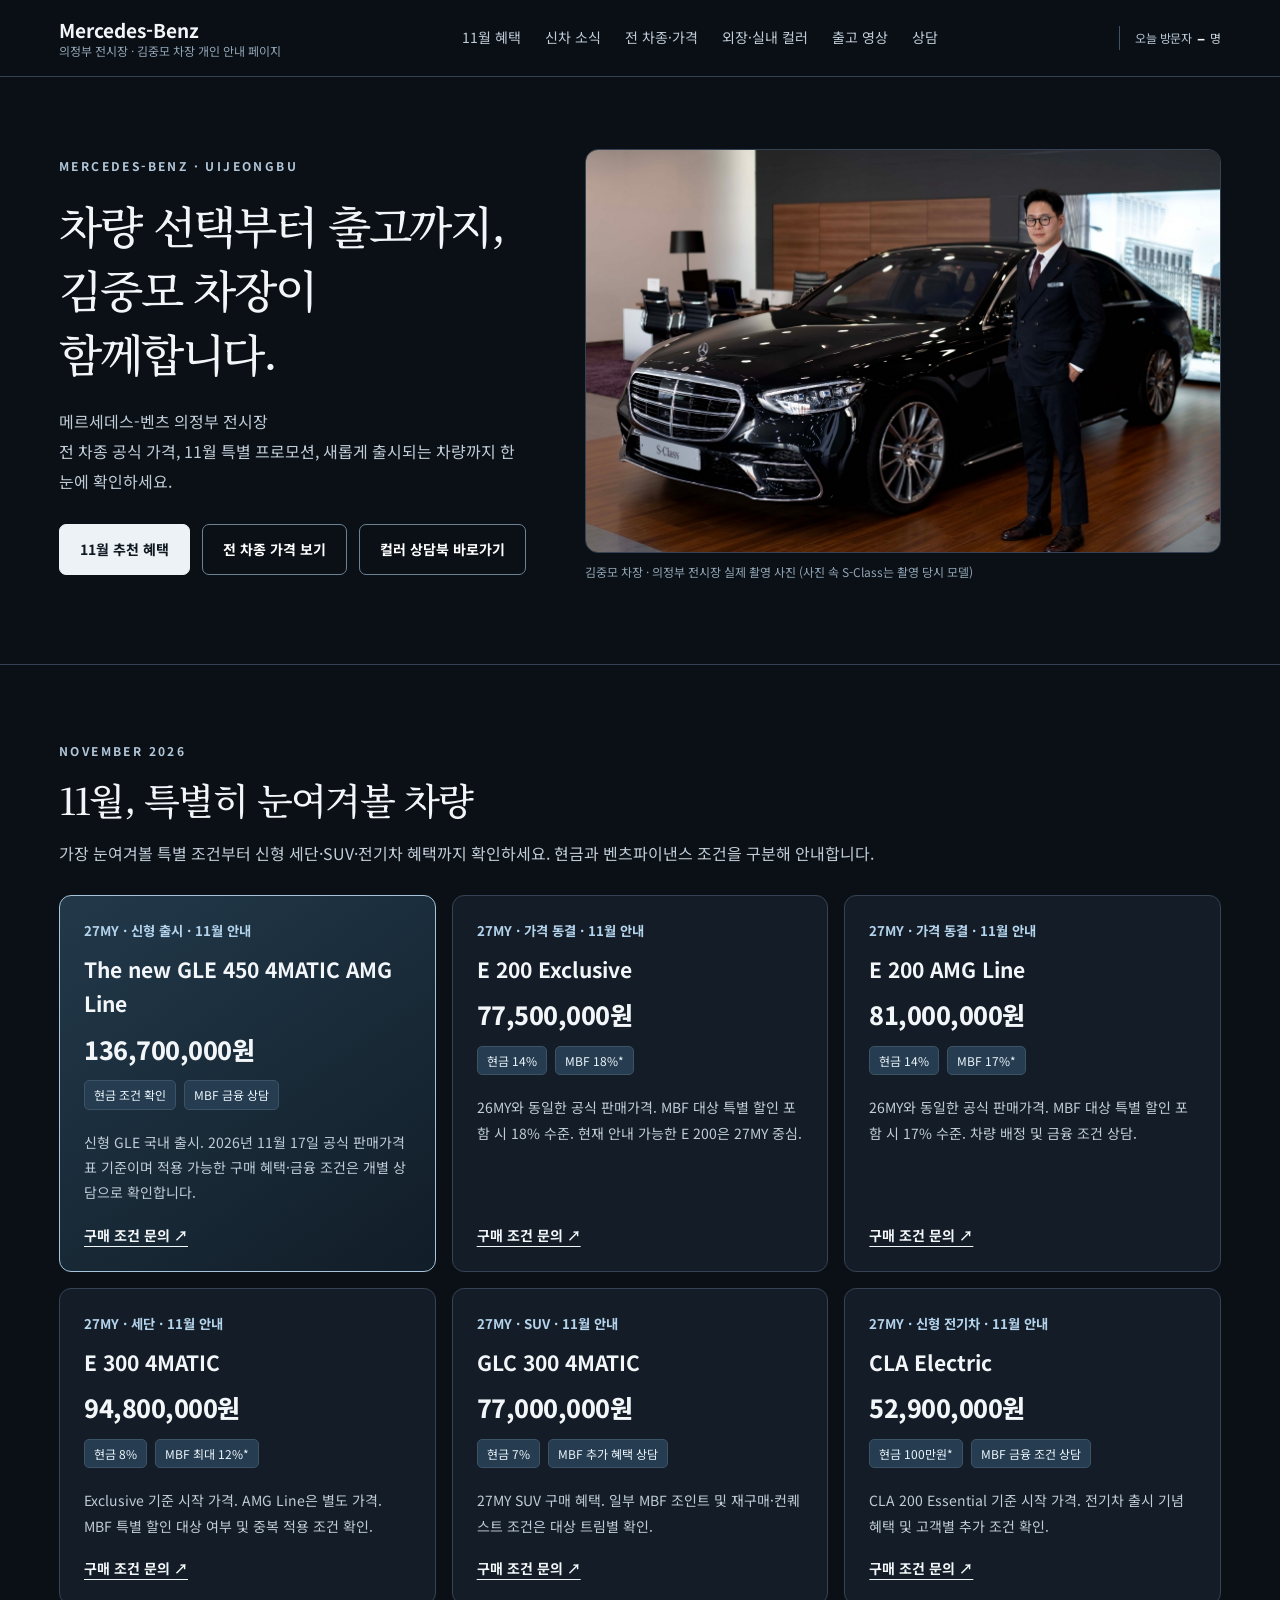
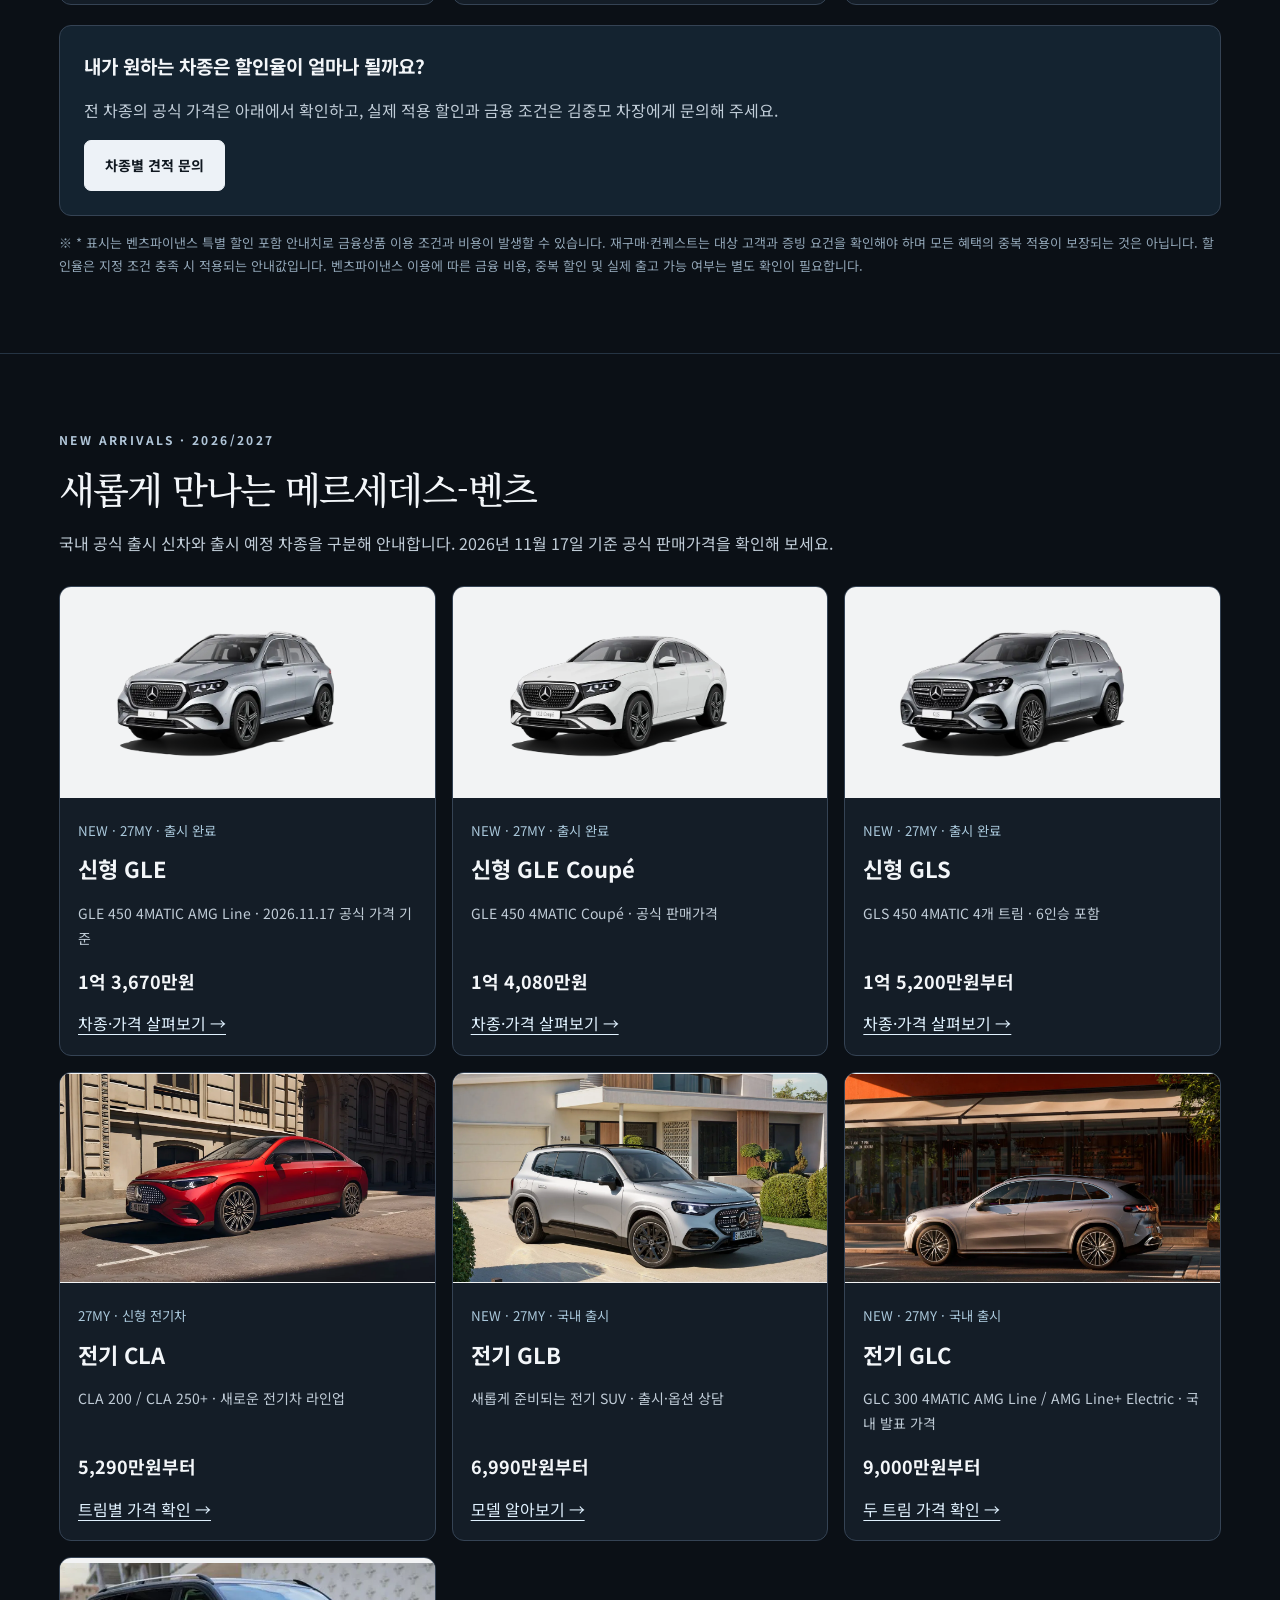
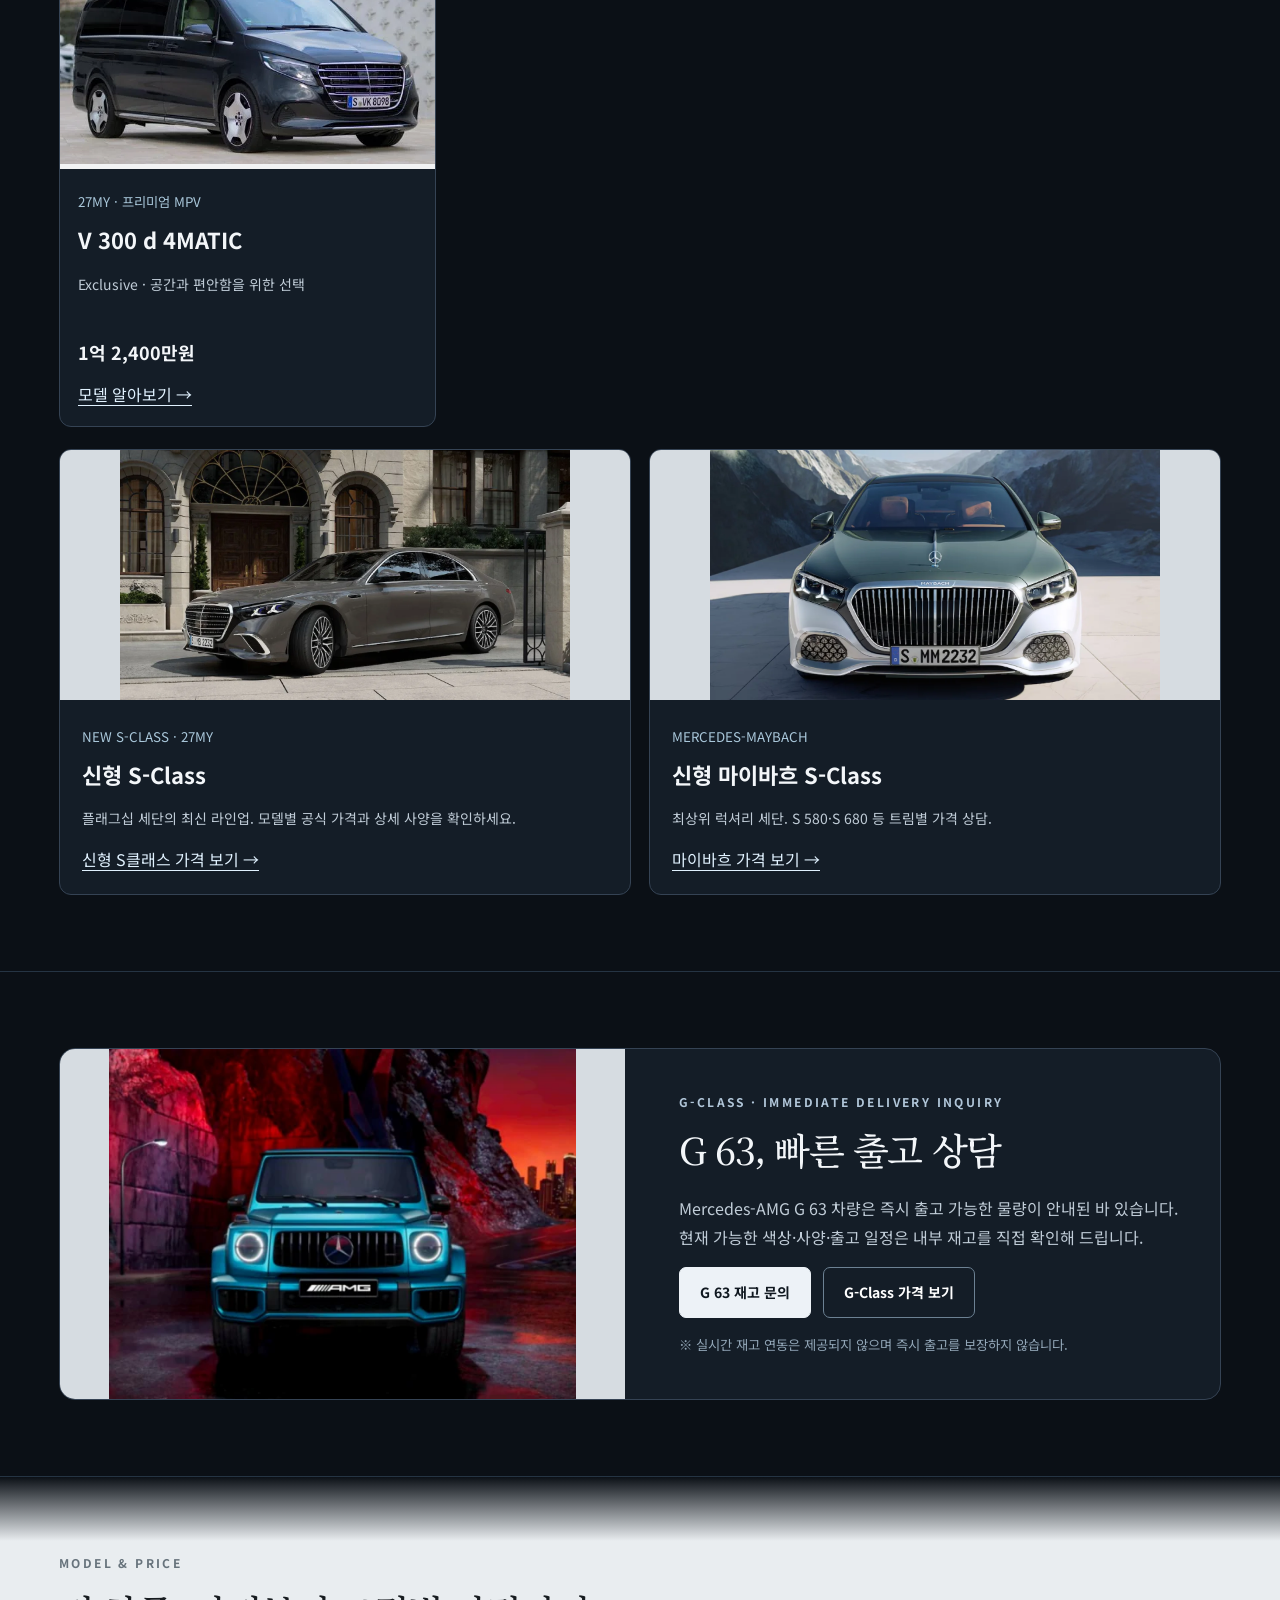
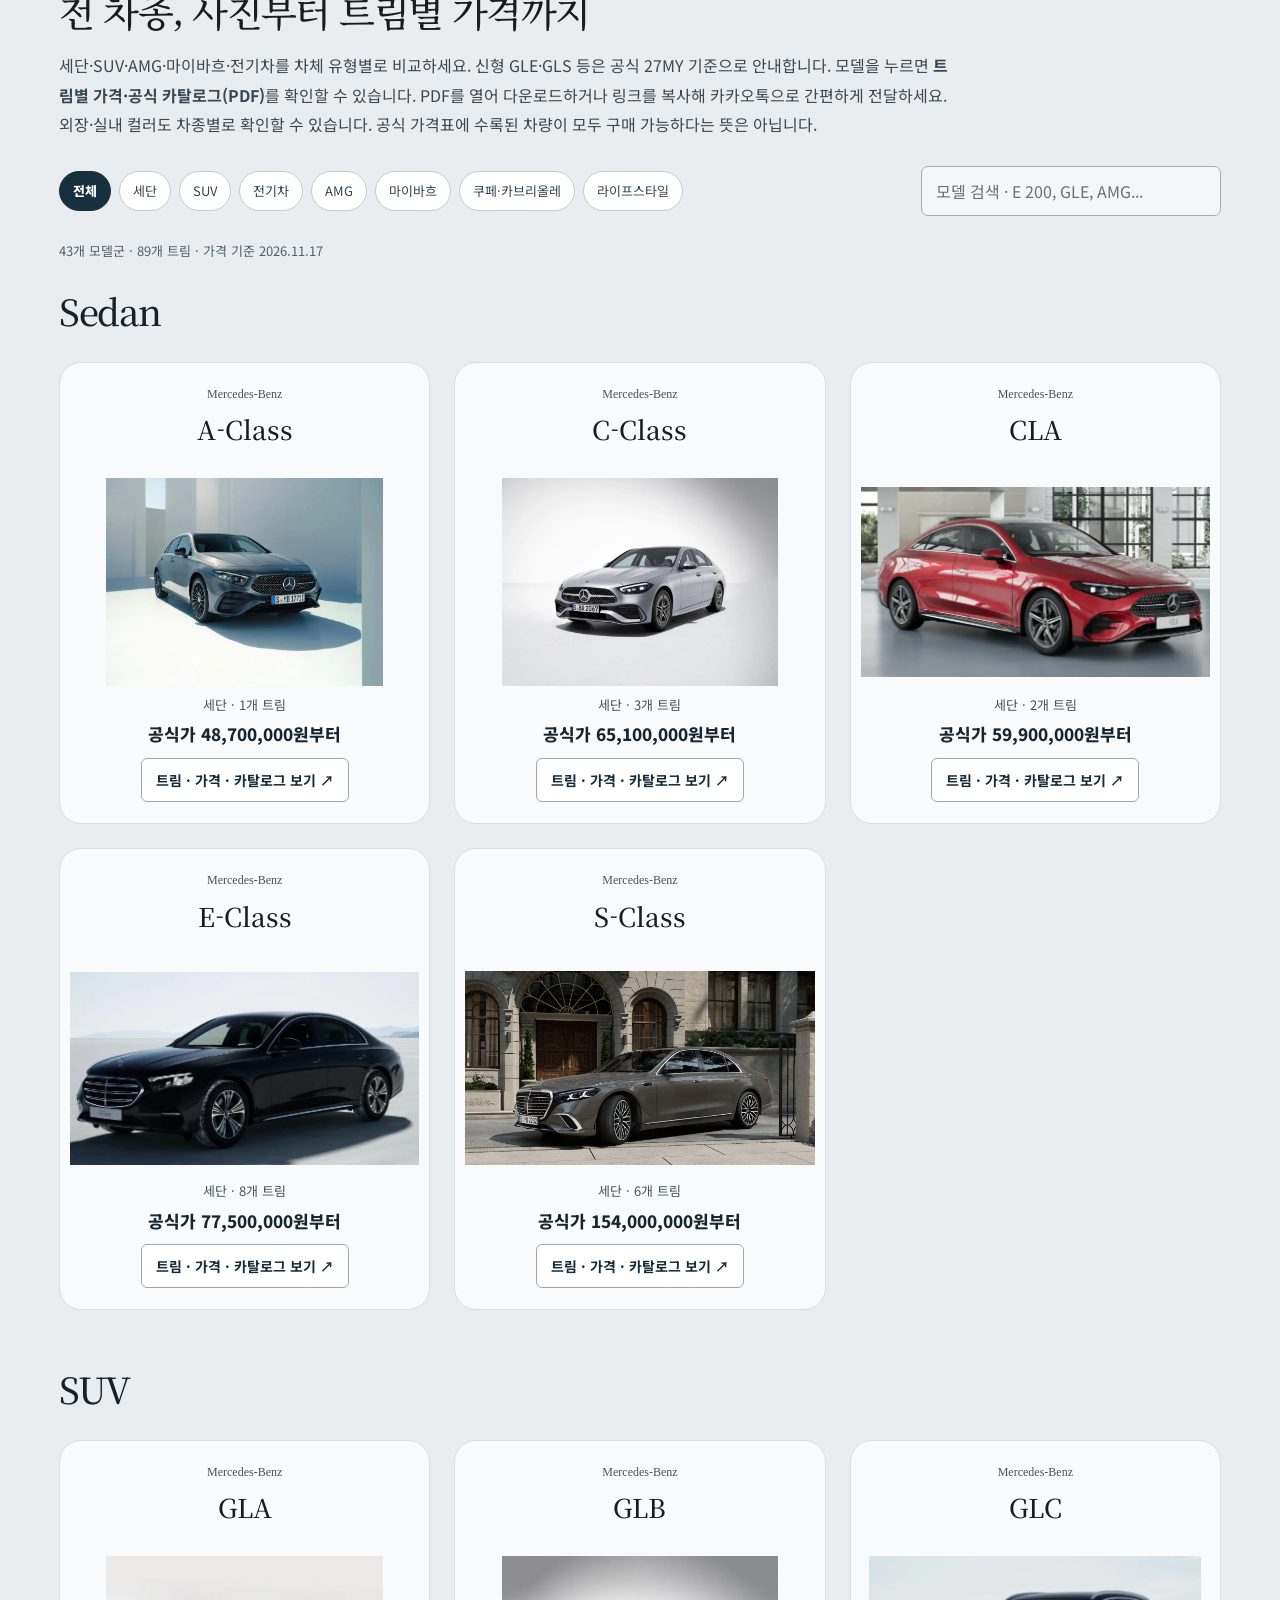
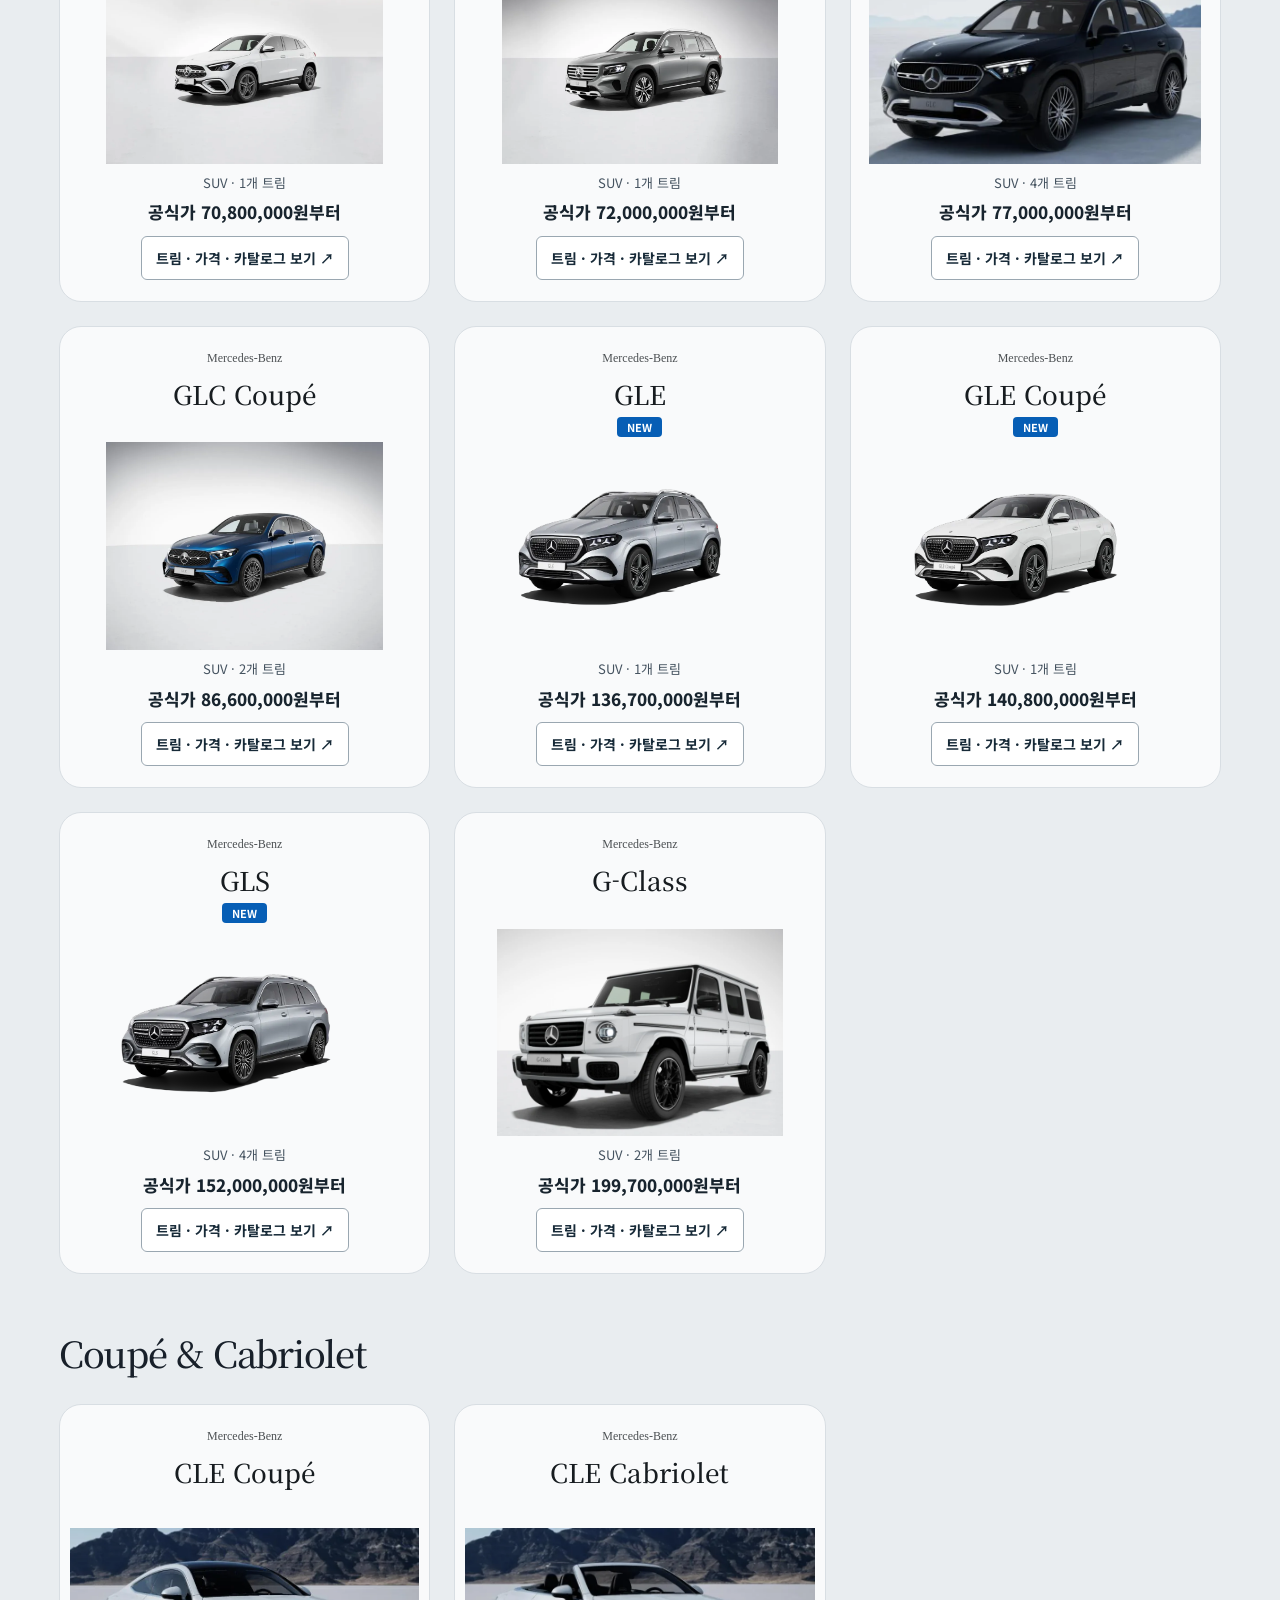
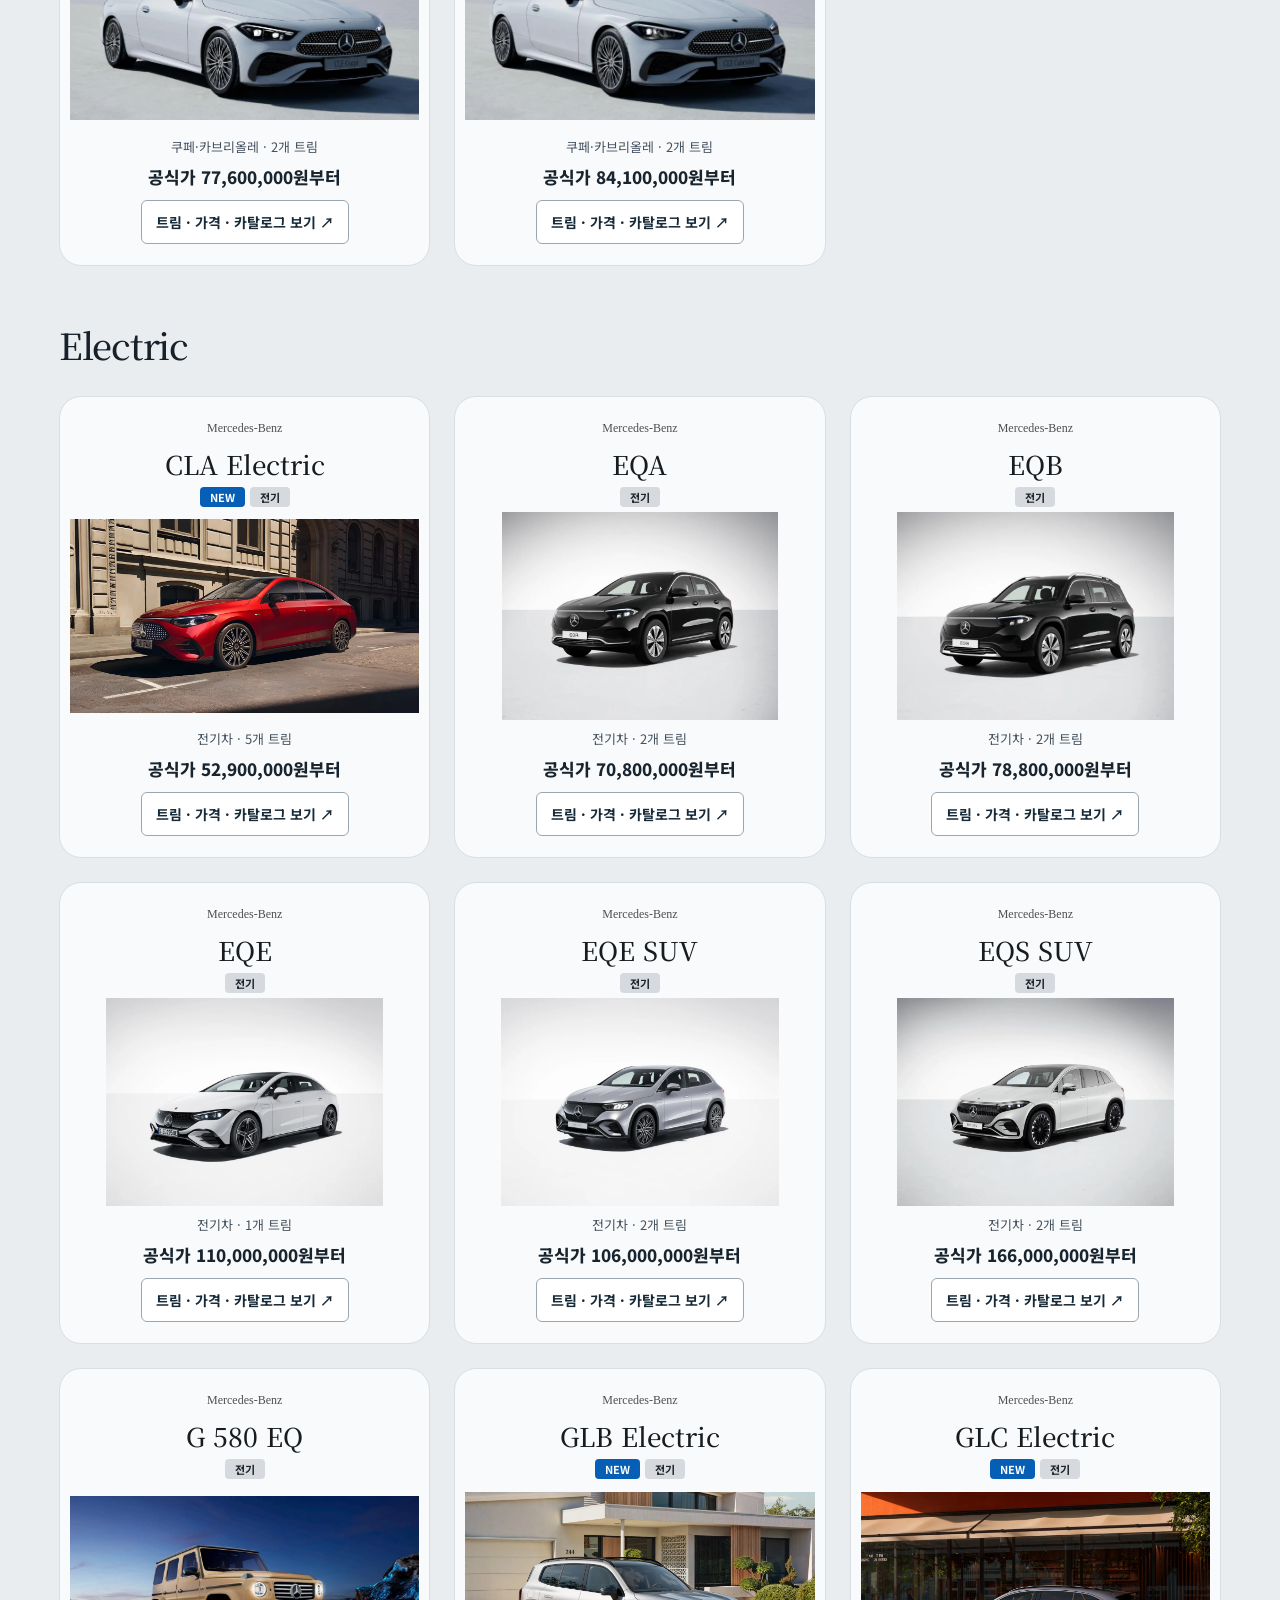
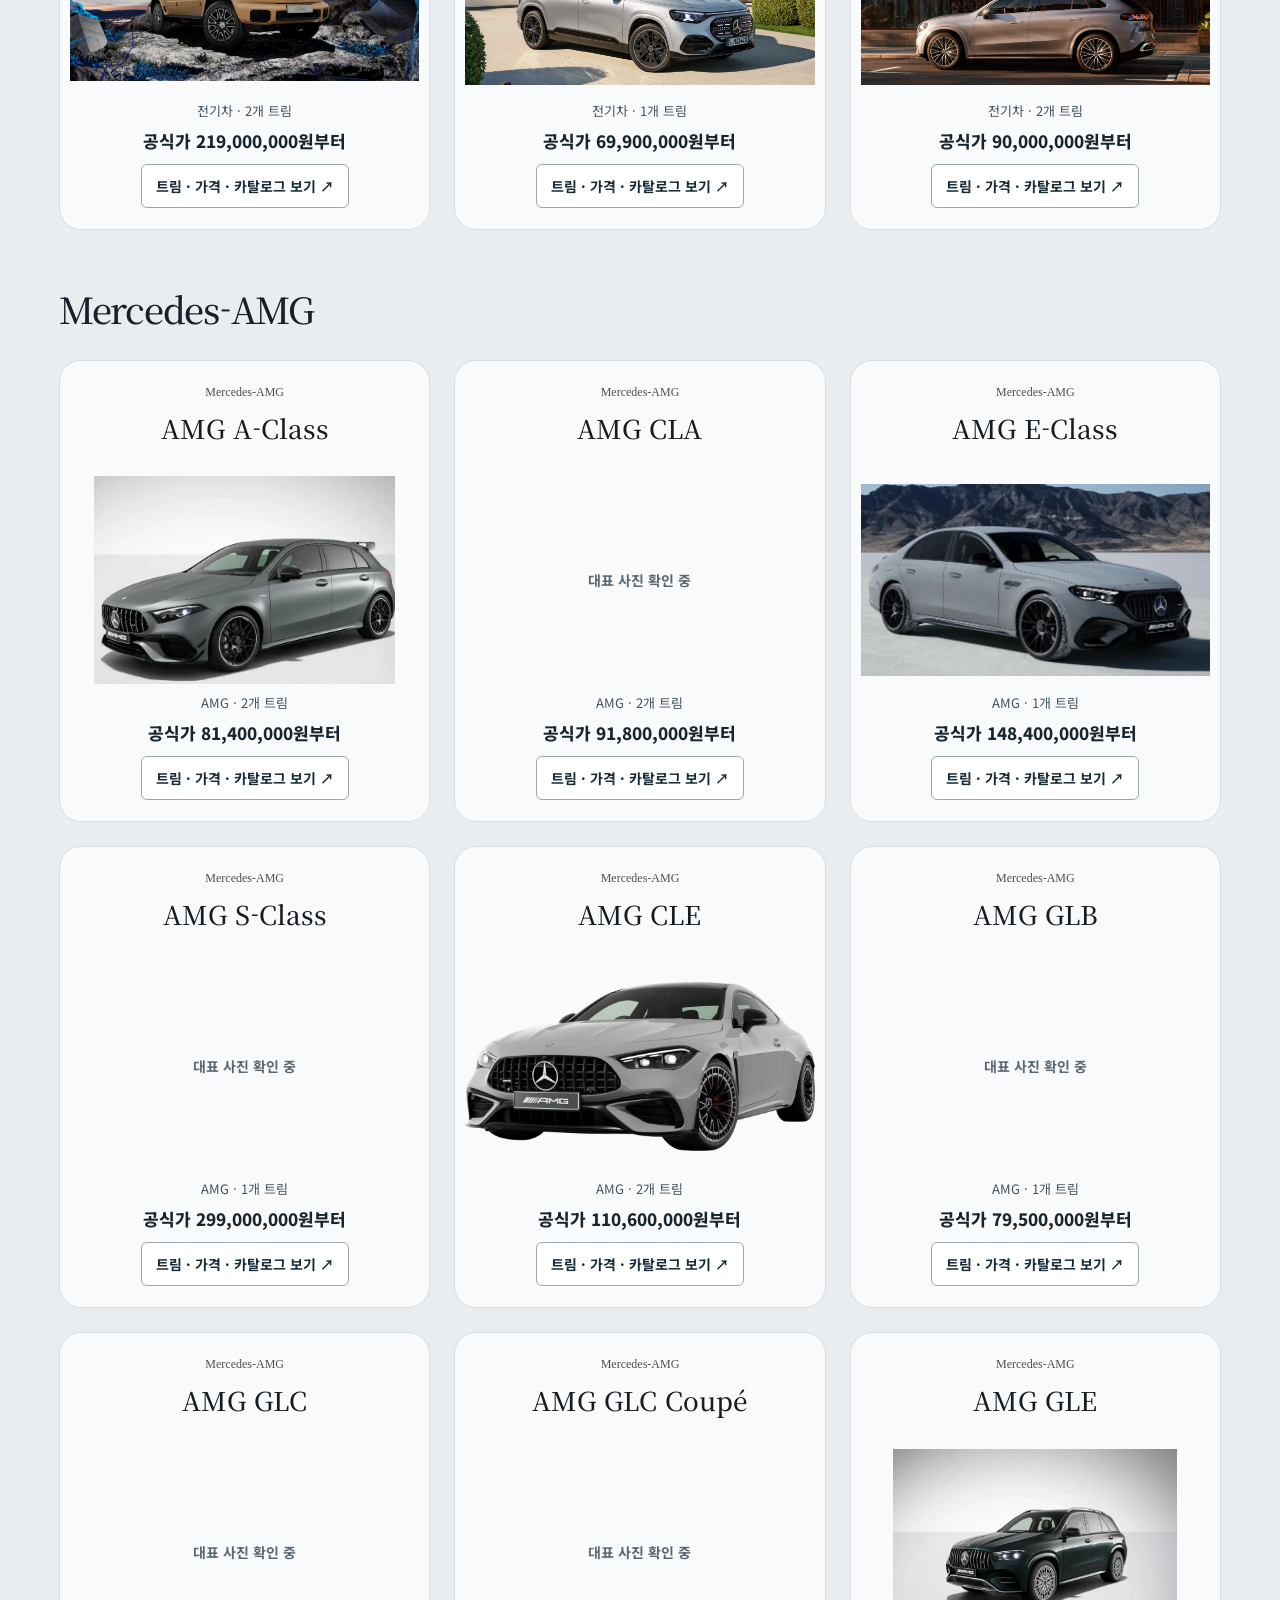
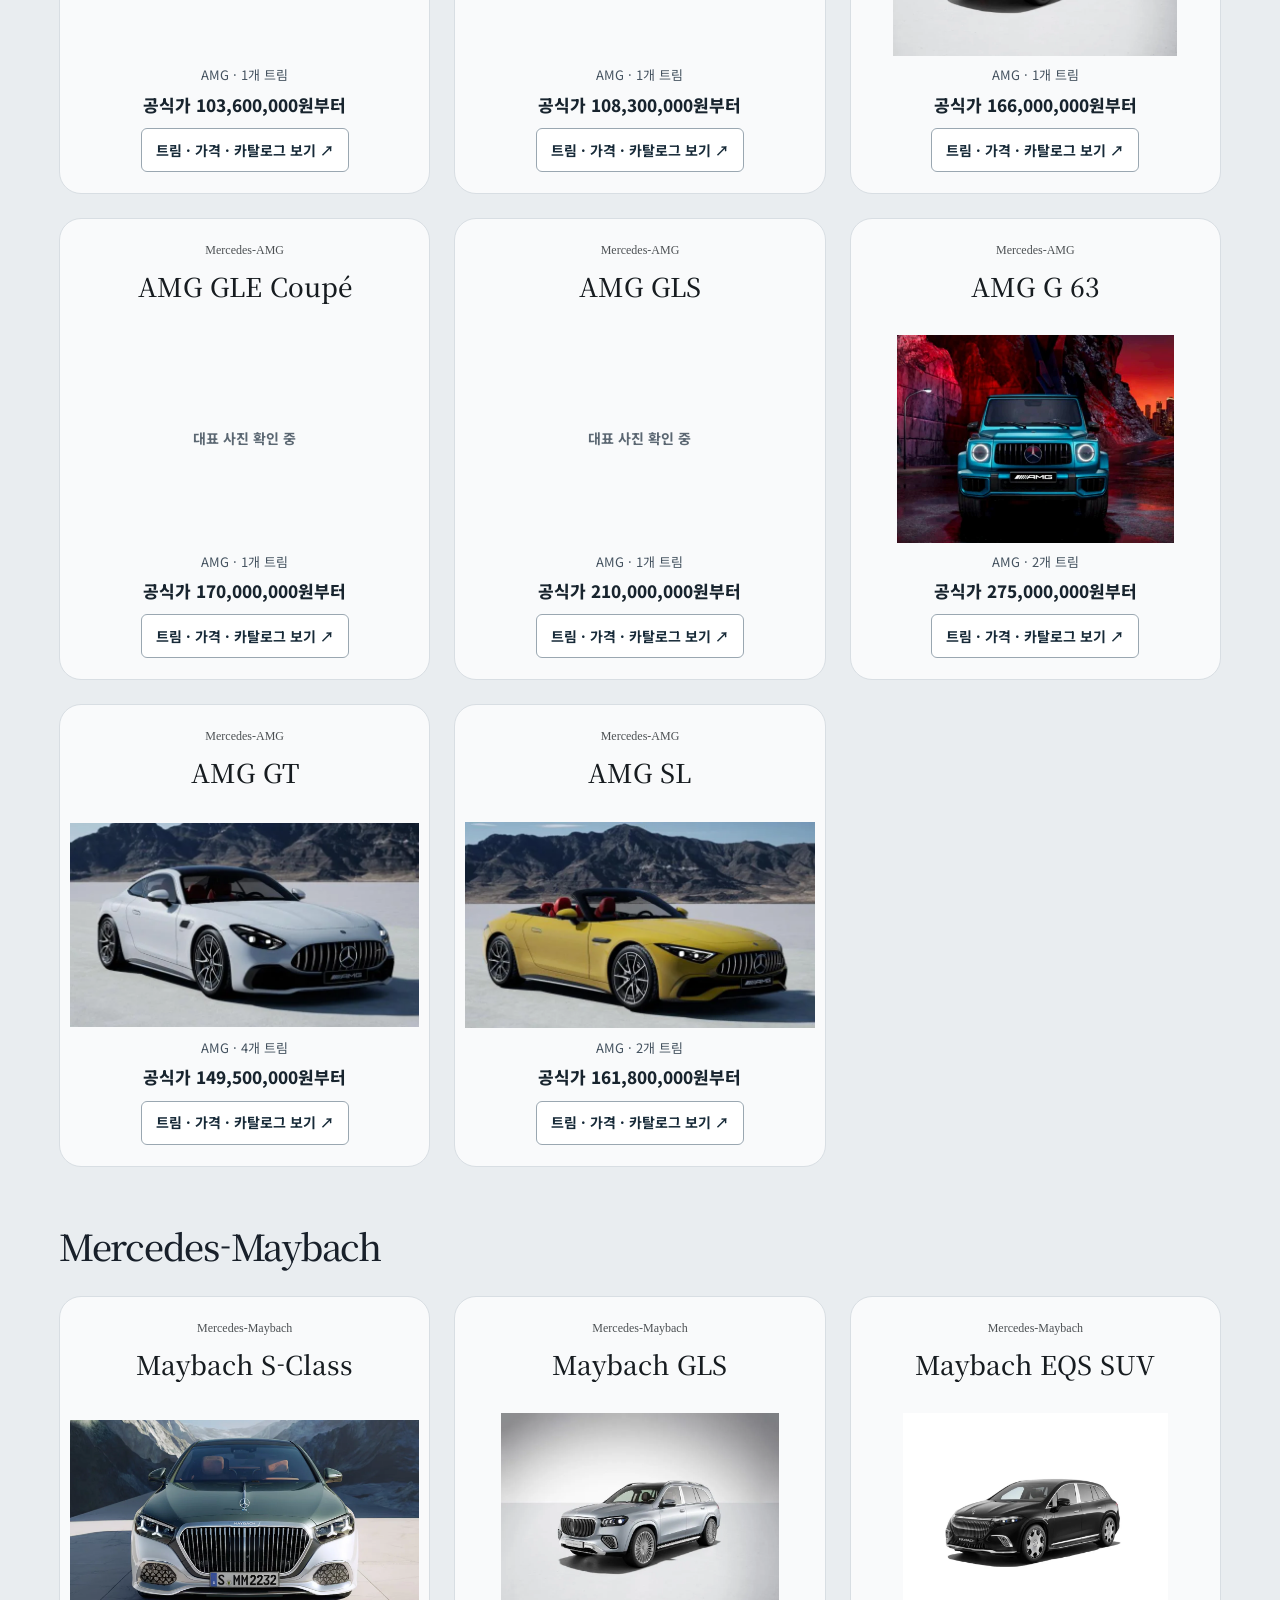
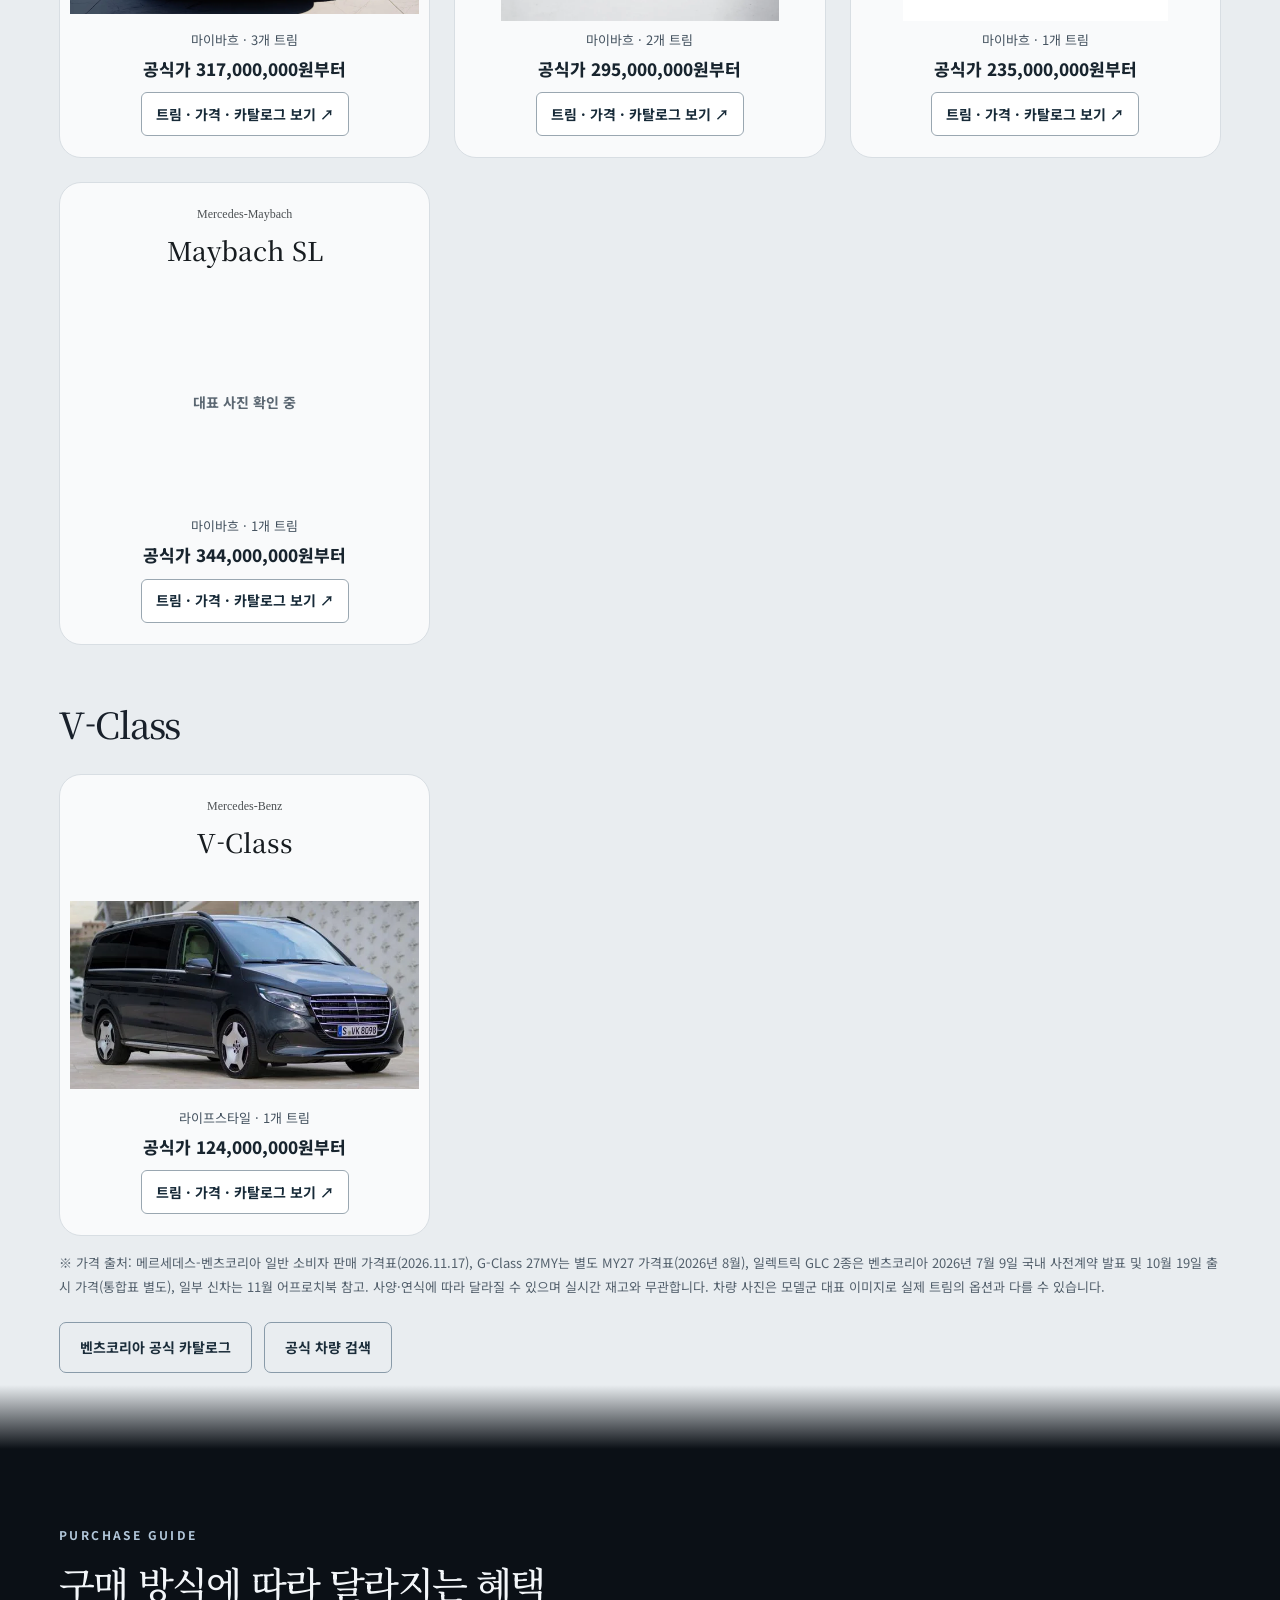
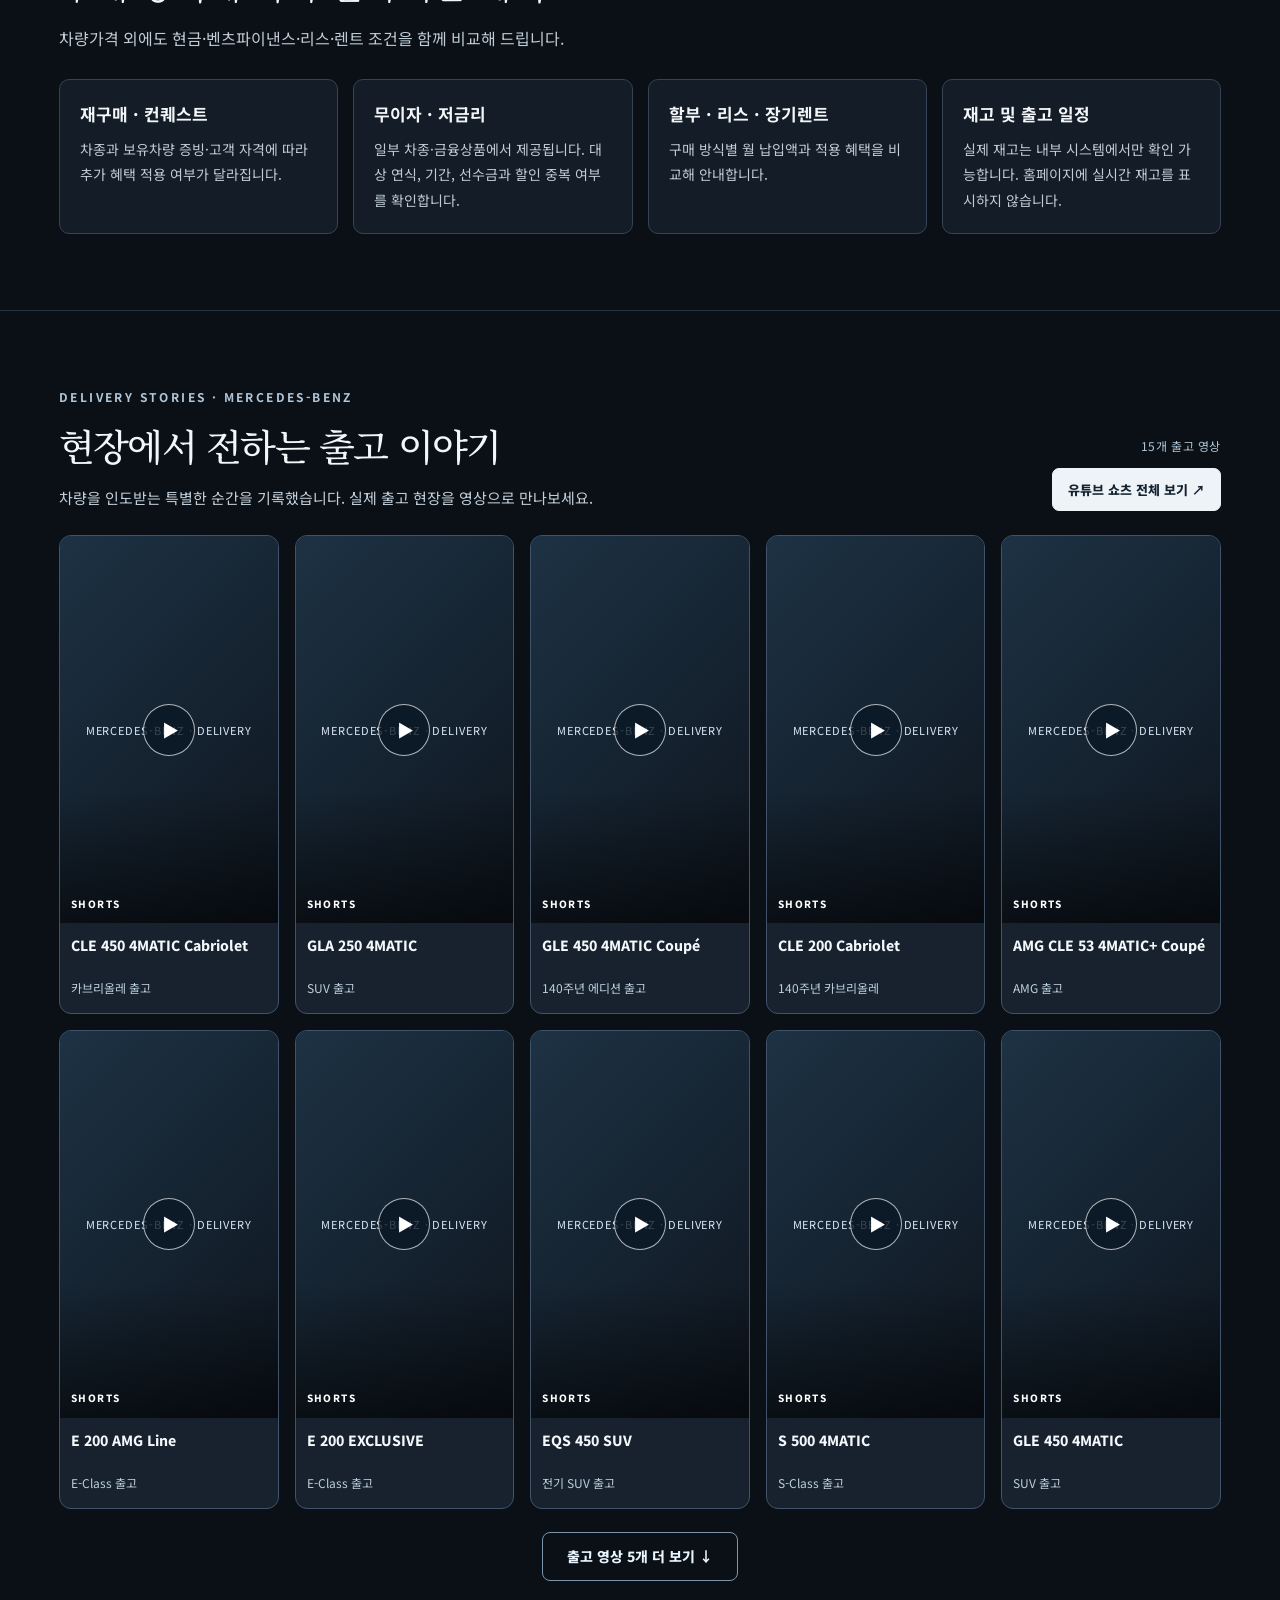
==== index.html @ dbc28679 "feat: replace single delivery clip with 15-video interactive Shorts gallery" ====
<!doctype html><html lang="ko"><head><meta charset="utf-8"><meta name="viewport" content="width=device-width,initial-scale=1"><meta name="description" content="메르세데스-벤츠 의정부 전시장 김중모 차장 개인 안내 페이지. 차량 정보 및 구매 상담." data-copy="meta_description"><title>Mercedes-Benz 의정부 | 김중모 차장</title>
<link rel="preconnect" href="https://fonts.googleapis.com"><link rel="preconnect" href="https://fonts.gstatic.com" crossorigin><link href="https://fonts.googleapis.com/css2?family=Noto+Sans+KR:wght@400;500;600;700;800&amp;family=Noto+Serif+KR:wght@400;500;600&amp;display=swap" rel="stylesheet">
<style>
:root{color-scheme:dark;--bg:#0b1016;--panel:#141d27;--panel2:#1a2632;--line:#354354;--ink:#f3f6f9;--sub:#c0ccd7;--muted:#91a5b6;--accent:#d8e6f2}*{box-sizing:border-box}html{scroll-behavior:smooth}body{margin:0;background:var(--bg);color:var(--ink);font-family:Arial,'Apple SD Gothic Neo','Malgun Gothic',sans-serif;line-height:1.65}a{color:inherit;text-decoration:none}button,input{font:inherit}button{cursor:pointer}button:focus-visible,a:focus-visible,input:focus-visible{outline:3px solid #90caff;outline-offset:3px}.wrap{max-width:1180px;margin:auto;padding:0 24px}header{position:sticky;top:0;z-index:30;background:#0b1016ee;border-bottom:1px solid var(--line);backdrop-filter:blur(12px)}.head{min-height:76px;display:flex;justify-content:space-between;align-items:center;gap:24px}.logo{font-size:19px;font-weight:700;line-height:1.3}.logo small{display:block;color:var(--muted);font-size:12px;font-weight:400}nav{display:flex;gap:24px;flex-wrap:wrap}nav a{font-size:14px;color:var(--sub)}nav a:hover{color:white}.hero{padding:72px 0 82px;border-bottom:1px solid var(--line)}.hero-grid{display:grid;grid-template-columns:minmax(0,.87fr) minmax(0,1.13fr);gap:56px;align-items:center}.eyebrow{font-size:12px;letter-spacing:.2em;color:#b1c6d9;font-weight:700;text-transform:uppercase}.hero h1{font-size:clamp(36px,4.3vw,60px);line-height:1.22;letter-spacing:-.04em;margin:18px 0 22px}.hero p{font-size:17px;color:var(--sub);margin:0 0 28px}.btns{display:flex;gap:12px;flex-wrap:wrap}.btn{display:inline-flex;align-items:center;justify-content:center;padding:13px 20px;border:1px solid #6c8193;border-radius:7px;font-weight:700;font-size:14px;background:transparent;color:white}.btn.primary{background:#edf2f7;color:#101820;border-color:#edf2f7}.btn:hover{filter:brightness(1.15)}.hero-photo{margin:0}.hero-photo img{width:100%;height:auto;display:block;object-fit:contain;border-radius:13px;border:1px solid var(--line)}.hero-photo figcaption{font-size:12px;color:var(--muted);padding-top:9px}.section{padding:76px 0;border-bottom:1px solid #253443}.section h2{font-size:clamp(27px,3vw,37px);letter-spacing:-.035em;line-height:1.35;margin:10px 0 12px}.section-intro{color:var(--sub);margin:0 0 26px;font-size:15px}.promos{display:grid;grid-template-columns:repeat(3,minmax(0,1fr));gap:16px}.promo{background:var(--panel);border:1px solid var(--line);border-radius:12px;padding:24px;display:flex;flex-direction:column;min-height:260px}.promo small{color:#b4d4ed;font-weight:700}.promo h3{font-size:20px;margin:10px 0 8px}.price{font-size:24px;font-weight:800;letter-spacing:-.02em}.pills{display:flex;gap:8px;flex-wrap:wrap;margin:10px 0}.pill{background:#263d51;border:1px solid #3c5366;color:#ecf5fc;border-radius:5px;font-size:12px;padding:4px 9px}.promo p{font-size:13px;color:var(--sub);margin:10px 0 18px}.promo a{margin-top:auto;font-size:14px;font-weight:700;text-decoration:underline;text-underline-offset:5px}.muted-note{font-size:12px;color:var(--muted);margin:15px 0 0}.toolbar{display:flex;flex-wrap:wrap;align-items:center;justify-content:space-between;gap:14px;margin:24px 0}.filters{display:flex;flex-wrap:wrap;gap:8px}.filter{background:transparent;color:var(--sub);border:1px solid #526375;border-radius:24px;padding:8px 13px;font-size:13px}.filter.active{background:#e6eff7;color:#13202d;border-color:#e6eff7;font-weight:800}.search{border:1px solid #526375;background:#17222e;color:white;border-radius:7px;padding:11px 14px;min-width:260px;max-width:100%;width:300px}.count{color:var(--muted);font-size:13px;margin-bottom:16px}.models{display:grid;grid-template-columns:repeat(4,minmax(0,1fr));gap:16px}.model{background:var(--panel);border:1px solid var(--line);border-radius:12px;overflow:hidden;display:flex;flex-direction:column;min-width:0}.model-photo{background:#d8dee3;aspect-ratio:16/10;display:flex;align-items:center;justify-content:center;overflow:hidden}.model-photo img{width:100%;height:100%;object-fit:contain;display:block}.model-body{padding:17px;display:flex;flex-direction:column;flex:1}.model-body small{font-size:11px;color:#b5c9db}.model-body h3{font-size:18px;line-height:1.3;margin:6px 0 8px}.model-body .starting{font-weight:800;font-size:18px;margin-bottom:12px}.model-body button{margin-top:auto;text-align:left;background:transparent;border:0;padding:9px 0 0;color:#e7f2fa;font-weight:700;font-size:13px}.benefits{display:grid;grid-template-columns:repeat(4,minmax(0,1fr));gap:15px}.benefit{border:1px solid var(--line);background:var(--panel);padding:20px;border-radius:10px}.benefit h3{font-size:17px;margin:0 0 9px}.benefit p{color:var(--sub);font-size:13px;margin:0}.video-box{display:grid;grid-template-columns:220px 1fr;gap:30px;align-items:center}.video-box img{width:100%;aspect-ratio:9/16;object-fit:cover;border-radius:12px}.contact{background:linear-gradient(125deg,#1b2d3d,#111a24);border:1px solid #50677b;border-radius:14px;padding:34px}.contact h2{margin:0 0 8px}.contact p{color:var(--sub);margin:0 0 22px}.footer{font-size:12px;color:var(--muted);padding:32px 0 90px}.mobile-contact{display:none}.dialog{border:1px solid #53697d;border-radius:14px;padding:0;background:#111b25;color:white;max-width:min(780px,calc(100% - 24px));width:100%;max-height:85vh;overflow:auto;box-shadow:0 25px 80px #000a}.dialog::backdrop{background:#000b}.dialog-head{display:flex;justify-content:space-between;gap:16px;align-items:center;padding:22px 25px;border-bottom:1px solid var(--line);position:sticky;top:0;background:#111b25;z-index:1}.dialog-head h3{font-size:23px;margin:0}.close{border:1px solid #62778b;border-radius:6px;background:transparent;color:white;padding:6px 12px}.dialog-body{padding:20px 25px 26px}.dialog-body img{display:block;width:100%;height:auto;max-height:330px;object-fit:contain;background:#d9dfe3;border-radius:9px}.dialog-note{font-size:12px;color:var(--muted);margin:10px 0 20px}.price-table{width:100%;border-collapse:collapse;font-size:14px}.price-table th{text-align:left;color:#bcd1e2;font-size:12px;border-bottom:1px solid #43566a;padding:11px 7px}.price-table td{border-bottom:1px solid #283a4b;padding:13px 7px;vertical-align:top}.price-table td:last-child{text-align:right;font-weight:700;white-space:nowrap}.price-table td:nth-child(2){white-space:nowrap;color:#b4c5d5}.dialog-actions{margin-top:23px}.subhead{font-size:14px;font-weight:700;margin:22px 0 8px;color:#d9e7f3}@media(max-width:1000px){.models{grid-template-columns:repeat(3,minmax(0,1fr))}.benefits{grid-template-columns:repeat(2,minmax(0,1fr))}.hero-grid{gap:30px}}@media(max-width:740px){.wrap{padding:0 18px}.head{min-height:68px;flex-direction:column;align-items:flex-start;gap:8px;padding-top:12px;padding-bottom:12px}nav{gap:16px}.hero{padding:34px 0 48px}.hero-grid{grid-template-columns:1fr;gap:25px}.hero h1{font-size:clamp(32px,8vw,46px)}.hero p{font-size:15px}.hero-photo{max-width:100%}.hero-photo img{height:auto;max-height:none;object-fit:contain}.section{padding:49px 0}.promos{grid-template-columns:1fr}.promo{min-height:0}.models{grid-template-columns:repeat(2,minmax(0,1fr));gap:10px}.model-body{padding:12px}.model-body h3{font-size:16px}.model-body .starting{font-size:15px}.toolbar{align-items:stretch}.search{width:100%}.video-box{grid-template-columns:130px 1fr;gap:16px}.mobile-contact{display:grid;position:fixed;z-index:25;bottom:0;left:0;right:0;grid-template-columns:1fr 1fr;background:#0d1823;border-top:1px solid #53687a;padding:9px 12px;gap:9px}.mobile-contact a{display:block;text-align:center;padding:10px 8px;border-radius:6px;background:#eef4f8;color:#102030;font-weight:800;font-size:14px}.mobile-contact a:last-child{background:#24394b;color:white}.footer{padding-bottom:115px}.dialog-head{padding:16px}.dialog-body{padding:15px}.price-table{font-size:12px}.price-table td{padding:10px 4px}.price-table td:nth-child(2){font-size:11px}}@media(max-width:390px){.models{grid-template-columns:1fr}.model-photo{aspect-ratio:16/8}.benefits{grid-template-columns:1fr}}

/* v4 improvements */
.wrap{max-width:1210px}.hero-grid{grid-template-columns:minmax(0,.85fr) minmax(0,1.15fr)}.hero-photo{width:100%;max-width:none}.hero-photo img{display:block;width:100%;height:auto!important;max-height:none!important;object-fit:contain!important;object-position:center!important}.hero h1{font-size:clamp(36px,4.1vw,64px)}.section h2{font-size:clamp(27px,3.1vw,40px)}.section-intro{font-size:16px;line-height:1.8}.promos{grid-template-columns:repeat(3,minmax(0,1fr))}.promo:first-child{border-color:#a7c4da;background:linear-gradient(145deg,#22394a,#111d28)}.promo h3{font-size:21px}.promo .price{font-size:25px}.promo p{line-height:1.75}.offer-follow{margin-top:20px;padding:24px;border:1px solid var(--line);border-radius:12px;background:#142330}.offer-follow strong{font-size:19px}.offer-follow p{color:var(--sub)}.launch-grid{display:grid;grid-template-columns:repeat(4,minmax(0,1fr));gap:16px;margin-top:28px}.launch,.flagship{overflow:hidden;background:var(--panel);border:1px solid var(--line);border-radius:12px}.launch img{display:block;width:100%;aspect-ratio:16/10;object-fit:contain;background:#d6dce1}.launch>div{padding:18px}.launch small,.flagship small{color:#a9c7da}.launch h3,.flagship h3{margin:8px 0;font-size:22px}.launch p,.flagship p{line-height:1.7;color:var(--sub);min-height:52px}.launch strong{display:block;font-size:18px;margin:14px 0}.launch a,.flagship a{color:#e1f2ff;text-decoration:underline;text-underline-offset:4px}.flagship-grid{display:grid;grid-template-columns:repeat(2,minmax(0,1fr));gap:18px;margin-top:22px}.flagship img{display:block;width:100%;height:250px;object-fit:contain;background:#d6dce1}.flagship>div{padding:22px}.flagship p{min-height:0}.g63-feature{display:grid;grid-template-columns:1fr 1fr;gap:30px;align-items:center;background:var(--panel);border:1px solid var(--line);border-radius:16px;overflow:hidden}.g63-feature>img{width:100%;height:350px;object-fit:contain;background:#d6dce1}.g63-feature>div{padding:24px}.g63-feature p{font-size:16px;line-height:1.8;color:var(--sub)}.g63-feature small{display:block;color:var(--muted);margin-top:16px}.model-photo img{object-fit:contain!important;background:#d9dfe3}.video-box img{object-fit:contain}.head nav{flex-wrap:wrap}
@media(max-width:980px){.launch-grid{grid-template-columns:repeat(2,minmax(0,1fr))}.hero-grid{grid-template-columns:1fr}.hero-photo{max-width:760px}.promos{grid-template-columns:repeat(2,minmax(0,1fr))}}
@media(max-width:740px){.wrap{padding:0 18px}.hero-grid{grid-template-columns:1fr}.hero-photo img{width:100%;height:auto!important;object-fit:contain!important}.launch-grid{grid-template-columns:repeat(2,minmax(0,1fr));gap:10px}.launch>div{padding:13px}.launch h3{font-size:18px}.launch p{font-size:13px}.launch strong{font-size:15px}.flagship-grid,.g63-feature{grid-template-columns:1fr}.flagship img{height:auto;max-height:300px}.g63-feature>img{height:auto;max-height:330px}.promos{grid-template-columns:1fr}.promo .price{font-size:24px}.section{padding:52px 0}.hero{padding-top:38px}}
@media(max-width:400px){.launch-grid{grid-template-columns:1fr}.launch img{aspect-ratio:16/9}.models{grid-template-columns:1fr}}

/* Typography B: elegant Korean serif headlines, clear sans-serif information */
body{font-family:"Noto Sans KR","Apple SD Gothic Neo","Malgun Gothic",sans-serif}
.hero h1,.section h2,.contact h2{font-family:"Noto Serif KR","AppleMyungjo","Batang",serif;font-weight:500;letter-spacing:-.048em;word-break:keep-all;overflow-wrap:break-word}
.hero h1{font-size:clamp(32px,3.5vw,52px);line-height:1.43;margin:18px 0 22px}
.section h2{font-size:clamp(27px,2.9vw,38px);line-height:1.52}
.contact h2{font-size:clamp(26px,2.6vw,36px);line-height:1.48}
.hero p{font-size:16px;line-height:1.85}
.section-intro{font-size:16px;line-height:1.85}
.promo p,.benefit p,.launch p,.flagship p{font-size:14px;line-height:1.8}
.model-body small{font-size:12px}
.muted-note{font-size:13px;line-height:1.8}
.footer{font-size:13px;line-height:1.8}
.price,.promo .price,.model-body .starting,.launch strong{font-family:"Noto Sans KR","Apple SD Gothic Neo","Malgun Gothic",sans-serif;font-variant-numeric:tabular-nums}
@media(max-width:740px){
 .hero h1{font-size:clamp(30px,7.2vw,42px);line-height:1.45}
 .section h2{font-size:clamp(26px,6.2vw,34px);line-height:1.5}
 .hero p{font-size:15px;line-height:1.85}
 .section-intro{font-size:15px;line-height:1.85}
}

[hidden]{display:none!important}.photo-pending,.g63-photo-pending{display:flex;align-items:center;justify-content:center;text-align:center;background:#d6dce1;color:#273d51;font-size:14px;font-weight:700;padding:14px}.photo-pending{width:100%;height:100%;min-height:150px}.g63-photo-pending{min-height:350px}@media(max-width:740px){.g63-photo-pending{min-height:260px}}

/* Minimal, real visitor activity indicator in the top navigation */
.header-visit{display:inline-flex;align-items:center;justify-content:flex-end;gap:5px;flex-shrink:0;white-space:nowrap;border-left:1px solid #405266;padding-left:15px;font-size:12px;color:#bacbd9;letter-spacing:-.01em}
.header-visit strong{font-size:15px;color:#f5f8fb;font-weight:800;font-variant-numeric:tabular-nums}
.header-visit-unit{color:#cedae3}
@media(max-width:1100px){.head{flex-wrap:wrap;gap:8px 18px;padding-top:11px;padding-bottom:11px}.head nav{order:3;width:100%;justify-content:center;gap:14px}.header-visit{margin-left:auto}}
@media(max-width:600px){.head nav{justify-content:flex-start;gap:10px 14px}.head nav a{font-size:12px}.header-visit{font-size:11px;padding-left:9px}.header-visit strong{font-size:13px}.header-visit-unit{font-size:11px}.logo{font-size:17px}}


/* 2026-11-20 gallery: uniform photo stage, trim-accurate model heroes. */
.models{grid-auto-rows:1fr;align-items:stretch;gap:16px}
.model{height:100%;min-width:0}
.model-photo{width:100%;aspect-ratio:16/10;overflow:hidden;background:#e5e9ed;isolation:isolate}
.model-photo img{display:block;width:100%;height:100%;object-fit:contain!important;object-position:center;transform:none;image-rendering:auto;background:transparent!important}
.model-photo--studio img{transform:scale(1.075)}
.model-body{display:grid;grid-template-rows:auto minmax(1.6em,auto) minmax(2.7em,auto) 1fr;gap:5px;min-height:163px;padding:17px}
.model-body small{line-height:1.4}
.model-body h3{margin:0;font-size:17px;line-height:1.45}
.model-body .starting{margin:0;align-self:start;line-height:1.5}
.model-body button{align-self:end;margin:0;padding-top:9px;line-height:1.5}
@media(max-width:740px){.models{gap:11px}.model-body{padding:12px;min-height:155px;gap:4px}.model-body h3{font-size:15px}.model-body .starting{font-size:14px}.model-photo{aspect-ratio:16/10}}
@media(max-width:390px){.model-photo{aspect-ratio:16/10}.model-body{min-height:145px}}
</style>
<link rel="stylesheet" href="./model-gallery.css?v=20261120-mobile-return-fix">
<link rel="stylesheet" href="./delivery-shorts.css?v=20261120-shorts-gallery">
<link rel="stylesheet" href="./vehicle-share.css?v=20261120-model-simple">
<!-- Google Analytics 4 -->
<script async src="https://www.googletagmanager.com/gtag/js?id=G-VYPNVJMDF6"></script>
<script>
  window.dataLayer = window.dataLayer || [];
  function gtag(){dataLayer.push(arguments);}
  gtag('js', new Date());
  gtag('config', 'G-VYPNVJMDF6');
</script>
</head><body>
<header><div class="wrap head"><a class="logo" href="#top">Mercedes-Benz<small>의정부 전시장 · 김중모 차장 개인 안내 페이지</small></a><nav aria-label="주 메뉴"><a href="#offers"><span data-copy="offers_nav">구매 혜택</span></a><a href="#new">신차 소식</a><a href="#models">전 차종·가격</a><a href="colors.html">외장·실내 컬러</a><a href="#story">출고 영상</a><a href="#contact">상담</a></nav><div class="header-visit" id="visitor-counter" aria-label="오늘 방문자 수" title="오늘 방문자"><span class="header-visit-label">오늘 방문자</span><strong id="vc-today" aria-live="polite">–</strong><span class="header-visit-unit">명</span></div></div></header>
<main><section class="hero" id="top"><div class="wrap hero-grid"><div><div class="eyebrow">MERCEDES-BENZ · UIJEONGBU</div><h1>차량 선택부터 출고까지,<br>김중모 차장이 함께합니다.</h1><p>메르세데스-벤츠 의정부 전시장<br><span data-copy="hero_intro">전 차종 가격과 구매 혜택을 확인하고 상담해 주세요.</span></p><div class="btns"><a class="btn primary" href="#offers"><span data-copy="offers_button">추천 혜택</span></a><a class="btn" href="#models">전 차종 가격 보기</a><a class="btn" href="colors.html">컬러 상담북 바로가기</a></div></div><figure class="hero-photo"><img src="images/kim-jungmo.jpg" alt="메르세데스-벤츠 의정부 전시장 김중모 차장과 S클래스 차량이 함께 나온 실제 사진" width="1274" height="806" fetchpriority="high"><figcaption>김중모 차장 · 의정부 전시장 실제 촬영 사진 (사진 속 S-Class는 촬영 당시 모델)</figcaption></figure></div></section>
<section class="section" id="offers"><div class="wrap"><div class="eyebrow"><span data-copy="offers_eyebrow">PURCHASE OFFERS</span></div><h2><span data-copy="offers_title">특별히 눈여겨볼 차량</span></h2><p class="section-intro">가장 눈여겨볼 특별 조건부터 신형 세단·SUV·전기차 혜택까지 확인하세요. 현금과 벤츠파이낸스 조건을 구분해 안내합니다.</p><p class="muted-note" id="content-status" role="status">차량 가격과 구매 혜택 정보를 불러오는 중입니다.</p><div class="promos" id="promos"></div><div class="offer-follow"><strong>내가 원하는 차종은 할인율이 얼마나 될까요?</strong><p>전 차종의 공식 가격은 아래에서 확인하고, 실제 적용 할인과 금융 조건은 김중모 차장에게 문의해 주세요.</p><a class="btn primary" href="sms:01047250270">차종별 견적 문의</a></div><p class="muted-note" data-copy="promotion_disclaimer">구매 혜택과 금융 조건은 상담으로 확인해 주세요.</p></div></section>
<section class="section new-section" id="new"><div class="wrap"><div class="eyebrow">NEW ARRIVALS · 2026/2027</div><h2>새롭게 만나는 메르세데스-벤츠</h2><p class="section-intro">국내 공식 출시 신차와 출시 예정 차종을 구분해 안내합니다. 2026년 11월 17일 기준 공식 판매가격을 확인해 보세요.</p><div class="launch-grid">
<article class="launch"><img loading="lazy" src="images/official-gallery/gle-27my.webp" alt="27년식 신형 GLE 공식 대표 이미지"><div><small>NEW · 27MY · 출시 완료</small><h3>신형 GLE</h3><p>GLE 450 4MATIC AMG Line · 2026.11.17 공식 가격 기준</p><strong>1억 3,670만원</strong><a href="#models" data-find="GLE">차종·가격 살펴보기 →</a></div></article>
<article class="launch"><img loading="lazy" src="images/official-gallery/gle-coupe-27my.webp" alt="27년식 신형 GLE 쿠페 공식 대표 이미지"><div><small>NEW · 27MY · 출시 완료</small><h3>신형 GLE Coupé</h3><p>GLE 450 4MATIC Coupé · 공식 판매가격</p><strong>1억 4,080만원</strong><a href="#models" data-find="GLE Coupé">차종·가격 살펴보기 →</a></div></article>
<article class="launch"><img loading="lazy" src="images/official-gallery/gls-27my.webp" alt="27년식 신형 GLS 공식 대표 이미지"><div><small>NEW · 27MY · 출시 완료</small><h3>신형 GLS</h3><p>GLS 450 4MATIC 4개 트림 · 6인승 포함</p><strong>1억 5,200만원부터</strong><a href="#models" data-find="GLS">차종·가격 살펴보기 →</a></div></article>
<article class="launch"><img loading="lazy" src="images/cla-electric.webp" alt="신형 CLA 전기차 대표 이미지"><div><small>27MY · 신형 전기차</small><h3>전기 CLA</h3><p>CLA 200 / CLA 250+ · 새로운 전기차 라인업</p><strong data-card-price="cla_electric">가격 확인 중</strong><a href="#models" data-find="CLA Electric">트림별 가격 확인 →</a></div></article>
<article class="launch"><img loading="lazy" src="images/glb-electric.webp" alt="신형 전기 GLB 대표 이미지"><div><small>NEW · 27MY · 국내 출시</small><h3>전기 GLB</h3><p>새롭게 준비되는 전기 SUV · 출시·옵션 상담</p><strong data-card-price="glb_electric">가격 확인 중</strong><a href="#models" data-find="GLB Electric">모델 알아보기 →</a></div></article>
<article class="launch"><img loading="lazy" src="images/glc-electric.webp" alt="신형 전기 GLC 대표 이미지"><div><small>NEW · 27MY · 국내 출시</small><h3>전기 GLC</h3><p>GLC 300 4MATIC AMG Line / AMG Line+ Electric · 국내 발표 가격</p><strong data-card-price="glc_electric">9,000만원부터</strong><a href="#models" data-find="GLC Electric">두 트림 가격 확인 →</a></div></article>
<article class="launch"><img loading="lazy" src="images/v.webp" alt="신형 V-Class 대표 이미지"><div><small>27MY · 프리미엄 MPV</small><h3>V 300 d 4MATIC</h3><p>Exclusive · 공간과 편안함을 위한 선택</p><strong data-card-price="v_class">가격 확인 중</strong><a href="#models" data-find="V-Class">모델 알아보기 →</a></div></article>
</div><div class="flagship-grid"><article class="flagship"><img loading="lazy" src="images/s.webp" alt="27MY 신형 S-Class 공식 카탈로그 이미지"><div><small>NEW S-CLASS · 27MY</small><h3>신형 S-Class</h3><p>플래그십 세단의 최신 라인업. 모델별 공식 가격과 상세 사양을 확인하세요.</p><a href="#models" data-find="S-Class">신형 S클래스 가격 보기 →</a></div></article><article class="flagship"><img loading="lazy" src="images/maybach-s.webp" alt="신형 Mercedes-Maybach S-Class 대표 이미지"><div><small>MERCEDES-MAYBACH</small><h3>신형 마이바흐 S-Class</h3><p>최상위 럭셔리 세단. S 580·S 680 등 트림별 가격 상담.</p><a href="#models" data-find="Maybach S-Class">마이바흐 가격 보기 →</a></div></article></div></div></section>
<section class="section g63-section"><div class="wrap"><div class="g63-feature"><img src="images/amg-g63-my27.webp" loading="lazy" alt="사용자가 선정한 MY27 Mercedes-AMG G 63 대표 차량 사진"><div><div class="eyebrow">G-CLASS · IMMEDIATE DELIVERY INQUIRY</div><h2>G 63, 빠른 출고 상담</h2><p>Mercedes-AMG G 63 차량은 즉시 출고 가능한 물량이 안내된 바 있습니다. 현재 가능한 색상·사양·출고 일정은 내부 재고를 직접 확인해 드립니다.</p><div class="btns"><a class="btn primary" href="sms:01047250270">G 63 재고 문의</a><a class="btn" href="#models" data-find="AMG G 63">G-Class 가격 보기</a></div><small>※ 실시간 재고 연동은 제공되지 않으며 즉시 출고를 보장하지 않습니다.</small></div></div></div></section>
<section class="section" id="models"><div class="wrap"><div class="eyebrow">MODEL & PRICE</div><h2>전 차종, 사진부터 트림별 가격까지</h2><p class="section-intro">세단·SUV·AMG·마이바흐·전기차를 차체 유형별로 비교하세요. 신형 GLE·GLS 등은 공식 27MY 기준으로 안내합니다. 모델을 누르면 <strong>트림별 가격·공식 카탈로그(PDF)</strong>를 확인할 수 있습니다. PDF를 열어 다운로드하거나 링크를 복사해 카카오톡으로 간편하게 전달하세요. 외장·실내 컬러도 차종별로 확인할 수 있습니다. 공식 가격표에 수록된 차량이 모두 구매 가능하다는 뜻은 아닙니다.</p><div class="toolbar"><div class="filters" id="filters" aria-label="차량 분류"></div><input class="search" id="search" type="search" placeholder="모델 검색 · E 200, GLE, AMG..." aria-label="차량 검색"></div><div class="count" id="count"></div><div class="catalog-load-warning" id="catalogLoadWarning" role="status" aria-live="polite" hidden><p id="catalogLoadWarningText">차량 목록을 불러오지 못했습니다.</p><button id="catalogRetryButton" type="button">차량 목록 다시 불러오기</button></div><div class="models" id="modelGrid"></div><p class="muted-note" data-copy="price_note">가격 자료를 불러온 후 기준일을 안내합니다.</p><div class="btns" style="margin-top:24px"><a class="btn" href="https://www.mercedes-benz.co.kr/passengercars/models/catalog.html" target="_blank" rel="noopener">벤츠코리아 공식 카탈로그</a><a class="btn" href="https://www.mercedes-benz.co.kr/passengercars/buy/new-car/search-results.html/vehicleCategory-new-passenger-cars/sortType-price-asc" target="_blank" rel="noopener">공식 차량 검색</a></div></div></section>
<section class="section" id="benefits"><div class="wrap"><div class="eyebrow">PURCHASE GUIDE</div><h2>구매 방식에 따라 달라지는 혜택</h2><p class="section-intro">차량가격 외에도 현금·벤츠파이낸스·리스·렌트 조건을 함께 비교해 드립니다.</p><div class="benefits" id="benefitsGrid"></div></div></section>
<section class="section" id="story">
  <div class="wrap">
    <div class="eyebrow">DELIVERY STORIES · MERCEDES-BENZ</div>
    <div class="shorts-head">
      <div>
        <h2>현장에서 전하는 출고 이야기</h2>
        <p class="shorts-intro">차량을 인도받는 특별한 순간을 기록했습니다. 실제 출고 현장을 영상으로 만나보세요.</p>
      </div>
      <div class="shorts-head-actions">
        <span id="shortsCount" class="shorts-count">출고 쇼츠 갤러리</span>
        <a class="shorts-channel" href="https://www.youtube.com/@movenzz/shorts" target="_blank" rel="noopener noreferrer">유튜브 쇼츠 전체 보기 ↗</a>
      </div>
    </div>
    <div class="shorts-grid" id="shortsGrid" aria-label="실제 출고 차량 쇼츠 모음">
      <article class="shorts-card" data-short-id="Zt-IzDLAivU">
        <a class="shorts-card-button" href="https://www.youtube.com/shorts/Zt-IzDLAivU" target="_blank" rel="noopener noreferrer" aria-label="GLE 450 4MATIC 출고 영상 보기">
          <span class="shorts-image"><img loading="lazy" src="https://img.youtube.com/vi/Zt-IzDLAivU/hqdefault.jpg" alt="GLE 450 4MATIC 출고 현장"><span class="shorts-play-icon" aria-hidden="true">▶</span></span>
          <span class="shorts-card-copy"><span class="shorts-car-title">GLE 450 4MATIC</span><span class="shorts-car-type">실제 출고 영상</span></span>
        </a>
      </article>
    </div>
    <div class="shorts-more-wrap"><button id="shortsMore" class="shorts-more" type="button" aria-expanded="false" aria-controls="shortsGrid" hidden>출고 영상 더 보기</button></div>
    <p class="shorts-footnote">영상을 선택하면 재생창이 열립니다. 유튜브에서 직접 보기도 가능합니다.</p>
  </div>
  <dialog id="shortsDialog" class="shorts-dialog" aria-labelledby="shortsDialogTitle">
    <div class="shorts-dialog-head"><h3 id="shortsDialogTitle">출고 영상</h3><button type="button" id="shortsClose" aria-label="영상 닫기">닫기 ×</button></div>
    <div class="shorts-dialog-video"><iframe id="shortsFrame" title="차량 출고 유튜브 쇼츠" allow="autoplay; encrypted-media; picture-in-picture; fullscreen" allowfullscreen referrerpolicy="strict-origin-when-cross-origin"></iframe></div>
    <div class="shorts-dialog-bottom"><a id="shortsExternal" href="https://www.youtube.com/@movenzz/shorts" target="_blank" rel="noopener noreferrer">유튜브에서 영상 보기 ↗</a></div>
  </dialog>
</section>
<section class="section" id="contact"><div class="wrap"><div class="contact"><div class="eyebrow">PERSONAL CONSULTATION</div><h2>궁금한 차량이 있으신가요?</h2><p>가격, 구매 혜택, 재고 및 출고 일정까지 직접 확인해 안내드립니다.<br>메르세데스-벤츠 의정부 전시장 · 김중모 차장</p><div class="btns"><a class="btn primary" href="tel:01047250270">전화 · 010-4725-0270</a><a class="btn" href="sms:01047250270">문자 상담</a></div></div></div></section></main>
<footer class="footer"><div class="wrap" data-copy="footer">본 페이지는 의정부 전시장 김중모 차장의 개인 차량 안내 페이지입니다. 가격과 구매 혜택은 상담으로 확인해 주세요.</div></footer>

<script>
(function () {
  const api = "https://visitor-counter-api.kjm032900.workers.dev/stats";
  const key = "kjm-visitor-counted";
  const counted = sessionStorage.getItem(key) === "1";
  fetch(api, { method: counted ? "GET" : "POST" })
    .then(function (r) { if (!r.ok) throw new Error("Counter error"); return r.json(); })
    .then(function (data) {
      if (!counted) sessionStorage.setItem(key, "1");
      document.getElementById("vc-today").textContent = Number(data.today).toLocaleString();
    })
    .catch(function (e) { console.error("Visitor counter:", e); });
})();
</script>  <div class="mobile-contact"><a href="tel:01047250270">전화 상담</a><a href="sms:01047250270">문자 상담</a></div>
<dialog class="dialog" id="modelDialog"><div class="dialog-head"><h3 id="dialogTitle">차량 정보</h3><button class="close" id="closeDialog" aria-label="닫기">닫기 ✕</button></div><div class="dialog-body"><img id="dialogImage" alt="선택한 모델군의 대표 이미지"><p class="dialog-note" data-copy="dialog_image_note">사진은 모델군 참고용으로 실제 차량과 다를 수 있습니다.</p><div id="dialogResources"><p class="resources-title">공식 카탈로그 · 외장·실내 컬러</p><div id="dialogCatalogues" aria-live="polite"></div><a id="dialogColorsLink" href="colors.html">외장·실내 컬러 보기 ↗</a></div><div id="dialogTable"></div><div class="dialog-actions btns"><a class="btn primary" href="sms:01047250270">이 차량 문자 상담</a><a class="btn" href="tel:01047250270">전화 문의</a></div></div></dialog>
<script src="./vehicle-share-ui.js?v=20261120-model-simple"></script>
<script defer src="./delivery-shorts.js?v=20261120-shorts-gallery"></script>
<script>
(()=>{'use strict';
const categories=['전체','세단','SUV','전기차','AMG','마이바흐','쿠페·카브리올레','라이프스타일'];
const copyKeys=Array.from(document.querySelectorAll('[data-copy]'),el=>el.dataset.copy).concat(['dialog_price_note','promotion_period']);
const cardKeys=Array.from(document.querySelectorAll('[data-card-price]'),el=>el.dataset.cardPrice);
const isObject=value=>value!==null&&typeof value==='object'&&!Array.isArray(value);
const isText=value=>typeof value==='string'&&value.trim().length>0;
const isPrice=value=>value===null||(Number.isSafeInteger(value)&&value>0);
function validate(data){
  const require=(condition,message)=>{if(!condition)throw new Error(message)};
  const date=value=>isText(value)&&/^\d{4}-\d{2}-\d{2}$/.test(value)&&!Number.isNaN(Date.parse(value))&&new Date(value).toISOString().slice(0,10)===value;
  require(isObject(data),'Invalid content object');
  require(date(data.updated)&&date(data.source_date),'Invalid content dates');
  require(typeof data.phone==='string'&&/^0\d{8,10}$/.test(data.phone),'Invalid phone');
  require(Number.isInteger(data.source_book_month)&&data.source_book_month>=1&&data.source_book_month<=12,'Invalid source book month');
  require(isText(data.promotion_note),'Missing promotion note');
  require(Array.isArray(data.models)&&data.models.length>0,'Missing models');
  require(isObject(data.images),'Missing images');
  const identities=new Set();
  data.models.forEach(row=>{
    require(isObject(row)&&['category','family','year','trim','source'].every(key=>isText(row[key]))&&isPrice(row.price),'Invalid model');
    require(categories.slice(1).includes(row.category),'Unknown category');
    const key=JSON.stringify([row.family,row.year,row.trim]);
    require(!identities.has(key),'Duplicate model');identities.add(key);
    require(Object.hasOwn(data.images,row.family)&&(data.images[row.family]===null||(typeof data.images[row.family]==='string'&&/^[a-z0-9-]+$/.test(data.images[row.family]))),'Invalid image mapping');
  });
  require(Array.isArray(data.promotions)&&data.promotions.length>0,'Missing promotions');
  data.promotions.forEach(row=>require(isObject(row)&&['title','year','cash','mbf','description'].every(key=>isText(row[key]))&&isPrice(row.price),'Invalid promotion'));
  require(Array.isArray(data.benefits)&&data.benefits.length>0,'Missing benefits');
  data.benefits.forEach(row=>require(isObject(row)&&isText(row.title)&&isText(row.desc),'Invalid benefit'));
  require(isObject(data.display)&&Number.isInteger(data.display.year)&&data.display.year>=2000&&data.display.year<=9999&&Number.isInteger(data.display.month)&&data.display.month>=1&&data.display.month<=12,'Invalid display period');
  require(isObject(data.copy)&&copyKeys.every(key=>Object.hasOwn(data.copy,key)&&isText(data.copy[key])),'Missing display text');
  copyKeys.forEach(key=>require(!/\{[^{}]*\}/.test(data.copy[key].replace(/\{(year|month|month_en|source_date_dot|source_book_month)\}/g,'')),'Unknown text placeholder'));
  require(isObject(data.card_prices),'Missing card references');
  cardKeys.forEach(key=>{
    const ref=data.card_prices[key];
    require(Object.hasOwn(data.card_prices,key)&&isObject(ref)&&['family','year','trim'].every(field=>isText(ref[field]))&&typeof ref.starting==='boolean','Invalid card reference');
    require(data.models.some(row=>row.family===ref.family&&row.year===ref.year&&row.trim===ref.trim),'Unmatched card reference');
  });
  return data;
}
function initialize(data){
const tokens={source_book_month:String(data.source_book_month),year:String(data.display.year),month:String(data.display.month),month_en:new Intl.DateTimeFormat('en-US',{month:'long',timeZone:'UTC'}).format(new Date(Date.UTC(data.display.year,data.display.month-1,1))).toUpperCase(),source_date_dot:data.source_date.replaceAll('-','.')};
const text=key=>data.copy[key].replace(/\{(year|month|month_en|source_date_dot|source_book_month)\}/g,(_,token)=>tokens[token]);
document.querySelectorAll('[data-copy]').forEach(el=>{if(el.tagName==='META')el.content=text(el.dataset.copy);else el.textContent=text(el.dataset.copy)});
document.querySelectorAll('[data-card-price]').forEach(el=>{
  const ref=data.card_prices[el.dataset.cardPrice];
  const row=data.models.find(row=>row.family===ref.family&&row.year===ref.year&&row.trim===ref.trim);
  const n=row.price;
  if(n===null){el.textContent='국내 가격 확인 필요';return}
  const eok=Math.floor(n/100000000),man=(n%100000000)/10000;
  el.textContent=(n%10000===0?(eok?eok+'억'+(man?' '+man.toLocaleString('ko-KR')+'만원':'원'):man.toLocaleString('ko-KR')+'만원'):n.toLocaleString('ko-KR')+'원')+(ref.starting?'부터':'');
});
document.querySelectorAll('a[href^="tel:"],a[href^="sms:"]').forEach(el=>el.setAttribute('href',el.getAttribute('href').split(':')[0]+':'+data.phone));
const $=id=>document.getElementById(id);const won=n=>n==null?'가격 확인 중':new Intl.NumberFormat('ko-KR').format(n)+'원';const escape=s=>String(s).replace(/[&<>"']/g,c=>({'&':'&amp;','<':'&lt;','>':'&gt;','"':'&quot;',"'":'&#39;'}[c]));
const MODEL_IMAGE_OVERRIDES = {
  "AMG CLA": "https://carimages.d2cmedia.ca/newcarimages/en/cb6958a7072f39c/Mercedes-Benz/CLA/2026/2100/471963/White/front45.png",
  "AMG S-Class": "https://imgd.aeplcdn.com/1920x1080/n/cw/ec/177545/amg-s-63-e-performance-exterior-left-front-three-quarter.avif?isig=0&q=80",
  "AMG GLB": "https://platform.cstatic-images.com/in/v2/stock_photos/004288f4-5e57-4632-bc6a-b8ecc86858c8/2ce36669-85b8-41c3-bb5e-9f8015291351.png",
  "AMG GLC": "https://platform.cstatic-images.com/in/v2/stock_photos/ea101f19-f9fd-4e7a-9040-ea0e1c771410/bff2c5d9-f196-4a6c-afc6-6f40e86ab882.png",
  "AMG GLC Coupé": "https://pub-2581946c35634f46958be8b522976200.r2.dev/2026-Mercedes-Benz-GLC-AMG-GLC-43-4MATIC-Coupe-PSRQ-Polar-White-149.webp",
  "AMG GLE Coupé": "https://img.sm360.ca/images/inventory/mercedes-benz-richmond/mercedes-benz/gle53/2026/37613962/37613962_06605_6c550ae120fc36f67c7f2080497164b1.jpeg",
  "AMG GLS": "https://cdn.motor1.com/images/mgl/JONovX/s1/mercedes-amg-gls-63-4matic-2026.jpg",
  "AMG CLE": "https://img.sm360.ca/images/inventory/mercedes-benz-west-island/manually-uploaded/mercedes-benz/cle/2026/37882572/13d2df97-8fa4-4e46-8bad-b79f2f76460d_zas_1184.jpg",
  "Maybach SL": "https://pub-2581946c35634f46958be8b522976200.r2.dev/2026-Mercedes-Benz-SL-Maybach-SL-680-Monogram-Series-PSRQ-MANUFAKTUR-Cote-d-Azur-Light-Blue-Metallic-385.webp",
  "EQS": "https://media.1815.io/topgear/i/width%3D1952%26height%3D1098/2026/04/Mercedes-EQS-facelift-2026-3-4-voor-rijdend.jpg"
};
const verifiedModelImages = {
  'GLE': 'images/official-gallery/gle-27my.webp',
  'GLE Coupé': 'images/official-gallery/gle-coupe-27my.webp',
  'GLS': 'images/official-gallery/gls-27my.webp',
  'AMG CLE': 'images/official-gallery/amg-cle-27my.webp'
};
const modelImageUrl = family => verifiedModelImages[family] || MODEL_IMAGE_OVERRIDES[family] || (data.images[family] ? 'images/' + data.images[family] + '.webp' : '');
const studioZoomModels = new Set(['C-Class','GLA','GLB','GLE','GLE Coupé','GLS','EQA','EQB','EQE','EQE SUV','EQS SUV','Maybach EQS SUV','Maybach GLS','AMG GLE','AMG GLE Coupé']);
const families=[...new Set(data.models.map(x=>x.family))];const cats=['전체','세단','SUV','전기차','AMG','마이바흐','쿠페·카브리올레','라이프스타일'];let cat='전체',query='';
$('promos').innerHTML=data.promotions.map(p=>`<article class="promo"><small>${escape(p.year)} · ${escape(text('promotion_period'))}</small><h3>${escape(p.title)}</h3><div class="price">${won(p.price)}</div><div class="pills"><span class="pill">현금 ${escape(p.cash)}</span><span class="pill">MBF ${escape(p.mbf)}</span></div><p>${escape(p.description)}</p><a href="sms:${escape(data.phone)}">구매 조건 문의 ↗</a></article>`).join('');$('benefitsGrid').innerHTML=data.benefits.map(x=>`<div class="benefit"><h3>${escape(x.title)}</h3><p>${escape(x.desc)}</p></div>`).join('');
function groupRows(f){return data.models.filter(r=>r.family===f && !r.hiddenFromCatalog && Number.isFinite(r.price))}
const categoryGroups=['세단','SUV','쿠페·카브리올레','전기차','AMG','마이바흐','라이프스타일'];
const latestFamilies = new Set(['GLE','GLE Coupé','GLS','GLB Electric','CLA Electric','GLC Electric']);
const categoryTitle = {'세단':'Sedan','SUV':'SUV','쿠페·카브리올레':'Coupé & Cabriolet','전기차':'Electric','AMG':'Mercedes-AMG','마이바흐':'Mercedes-Maybach','라이프스타일':'V-Class'};
function render(){
  const list=families.filter(f=>{
    const rr=groupRows(f);
    return rr.length && (cat==='전체'||rr.some(r=>r.category===cat)) &&
      (!query||f.toLowerCase().includes(query)||rr.some(r=>r.trim.toLowerCase().includes(query)));
  });
  const visible=list.flatMap(f=>groupRows(f));
  $('count').textContent=`${list.length}개 모델군 · ${visible.length}개 트림 · 가격 기준 2026.11.17`;
  const grid=$('modelGrid');
  const cardFor=f=>{
    const rr=groupRows(f), priced=rr.filter(r=>r.price!==null);
    const min=priced.length?Math.min(...priced.map(r=>r.price)):null;
    const imageUrl=modelImageUrl(f);
    const imageMarkup=imageUrl
      ? `<img src="${escape(imageUrl)}" alt="${escape(f)} 대표 차량 이미지" loading="lazy" decoding="async">`
      : `<div class="photo-pending" role="img" aria-label="${escape(f)} 사진 확인 중">대표 사진 확인 중</div>`;
    const electric=rr[0].category==='전기차';
    const newLabel=latestFamilies.has(f)?'<span class="gallery-badge gallery-badge-new">NEW</span>':'';
    const typeLabel=electric?'<span class="gallery-badge">전기</span>':'';
    const intro=`${escape(rr[0].category)} · ${rr.length}개 트림`;
    return `<article class="model" data-model-family="${escape(f)}">
      <div class="model-heading"><span class="model-mark">${f.startsWith('AMG ')?'Mercedes-AMG':f.startsWith('Maybach ')?'Mercedes-Maybach':'Mercedes-Benz'}</span>
      <h3>${escape(f)}</h3><div class="gallery-badges">${newLabel}${typeLabel}</div></div>
      <div class="model-photo">${imageMarkup}</div>
      <div class="model-footer"><small>${intro}</small>
      <div class="starting">${min?'공식가 '+won(min)+'부터':'공식 가격 확인 중'}</div>
      <button type="button" data-family="${escape(f)}">트림 · 가격 · 카탈로그 보기 ↗</button></div>
    </article>`;
  };
  if(cat==='전체'&&!query){
    grid.innerHTML=categoryGroups.map(category=>{
      const names=list.filter(f=>groupRows(f)[0]?.category===category);
      return names.length ? `<h3 class="gallery-group-heading">${categoryTitle[category]}</h3>`+
        names.map(cardFor).join('') : '';
    }).join('');
  }else grid.innerHTML=list.map(cardFor).join('');
  try { window.VehicleShareUI?.afterRender(); } catch (error) { console.warn('Optional share UI refresh:', error); }
  grid.querySelectorAll('[data-family]').forEach(b=>b.addEventListener('click',()=>openModel(b.dataset.family)));
  grid.querySelectorAll('.model-photo img').forEach(img=>img.addEventListener('error',()=>{
    const parent=img.parentElement;
    if(parent){const fallback=document.createElement('div');fallback.className='photo-pending';
      fallback.textContent='대표 사진 확인 중';parent.replaceChildren(fallback);}
  }));
}
$('filters').innerHTML=cats.map(x=>`<button type="button" class="filter ${x===cat?'active':''}" data-cat="${x}">${x}</button>`).join('');$('filters').addEventListener('click',e=>{const b=e.target.closest('[data-cat]');if(!b)return;cat=b.dataset.cat;[...$('filters').children].forEach(c=>c.classList.toggle('active',c.dataset.cat===cat));render()});$('search').addEventListener('input',e=>{query=e.target.value.trim().toLowerCase();render()});document.querySelectorAll('[data-find]').forEach(a=>a.addEventListener('click',()=>{cat='전체';query=a.dataset.find.toLowerCase();$('search').value=a.dataset.find;[...$('filters').children].forEach(c=>c.classList.toggle('active',c.dataset.cat==='전체'));render()}));const dlg=$('modelDialog');function openModel(f){const rr=groupRows(f);$('dialogTitle').textContent=f;$('dialogColorsLink').href='colors.html?model='+encodeURIComponent(f);const imageUrl=modelImageUrl(f);$('dialogImage').hidden=!imageUrl;if(imageUrl){$('dialogImage').src=imageUrl;$('dialogImage').alt=f+' 해당 모델의 차량 대표 사진'}else{$('dialogImage').removeAttribute('src');$('dialogImage').alt=f+' 차량 이미지 확인 중'}$('dialogTable').innerHTML='<table class="price-table"><thead><tr><th>트림</th><th>연식</th><th>공식 판매가격</th></tr></thead><tbody>'+rr.map(r=>`<tr><td>${escape(r.trim)}</td><td>${escape(r.year)}</td><td>${won(r.price)}</td></tr>`).join('')+'</tbody></table><p class="dialog-note">'+escape(text('dialog_price_note'))+'</p><p class="dialog-note">가격 출처: '+escape([...new Set(rr.map(r=>r.source))].join(', '))+'</p>';dlg.showModal();window.VehicleShareUI?.decorateDialog(f,rr)}$('closeDialog').addEventListener('click',()=>dlg.close());dlg.addEventListener('click',e=>{if(e.target===dlg)dlg.close()});
// Save the true current view before leaving for the colour guide.
document.addEventListener('click',e=>{
  const a=e.target.closest('a[href*="colors.html"]');
  if(!a || !new URL(a.href,location.href).pathname.endsWith('/colors.html'))return;
  try{sessionStorage.setItem('mb-color-origin-v1',JSON.stringify({
    originPath:location.pathname,scrollY:window.scrollY,
    modalOpen:dlg.open,family:dlg.open?$('dialogTitle').textContent:'',
    cat,query
  }))}catch(_){}
});
window.__restoreVehicleView=()=>{
  try{
    if(sessionStorage.getItem('mb-color-return-request-v1')!=='1')return;
    sessionStorage.removeItem('mb-color-return-request-v1');
    const saved=JSON.parse(sessionStorage.getItem('mb-color-origin-v1')||'null');
    if(!saved||saved.originPath!==location.pathname)return;
    if(cats.includes(saved.cat))cat=saved.cat;
    query=typeof saved.query==='string'?saved.query:'';
    $('search').value=query;
    [...$('filters').children].forEach(el=>el.classList.toggle('active',el.dataset.cat===cat));
    render();
    if(saved.modalOpen&&families.includes(saved.family)){
      if(!dlg.open)openModel(saved.family);
    }else if(dlg.open)dlg.close();
    const y=Number.isFinite(saved.scrollY)?Math.max(0,saved.scrollY):0;
    requestAnimationFrame(()=>{window.scrollTo(0,y);requestAnimationFrame(()=>window.scrollTo(0,y))});
  }catch(err){console.warn('Previous vehicle view restoration:',err)}
};
// The browser can restore an already-loaded page from BFCache with DOM state missing.
// Rebuild only when necessary, preserving a genuine no-match search result.
window.__ensureVehicleCatalog=()=>{
  const modelGrid=$('modelGrid'),filters=$('filters');
  const missingFilters=!filters.querySelector('[data-cat]');
  if(missingFilters){
    filters.innerHTML=cats.map(x=>`<button type="button" class="filter ${x===cat?'active':''}" data-cat="${x}">${x}</button>`).join('');
  }
  const blankWithoutSearch=!query && cat==='전체' && !modelGrid.querySelector('[data-model-family]');
  if(blankWithoutSearch || missingFilters)render();
};
window.__resetVehicleCatalog=()=>{
  cat='전체';query='';
  $('search').value='';
  window.__ensureVehicleCatalog?.();
  [...$('filters').children].forEach(el=>el.classList.toggle('active',el.dataset.cat==='전체'));
  render();
};
render();
}
const status=document.getElementById('content-status');
const search=document.getElementById('search');
const warning=document.getElementById('catalogLoadWarning');
const warningText=document.getElementById('catalogLoadWarningText');
const retryButton=document.getElementById('catalogRetryButton');
const CONTENT_CACHE_KEY='mb-vehicle-content-lastgood-v2';
const CONTENT_CACHE_MAX_AGE=60*60*1000;
let appReady=false;
let loadingPromise=null;
let catalogueData=null;
let lastError='';
search.disabled=true;

function showLoadWarning(message){
  warning.hidden=false;
  warningText.textContent=message;
}
function hideLoadWarning(){
  warning.hidden=true;
  warningText.textContent='';
}
function readSavedContent(){
  try{
    const saved=JSON.parse(sessionStorage.getItem(CONTENT_CACHE_KEY)||'null');
    if(!saved||!saved.data||Date.now()-saved.at>CONTENT_CACHE_MAX_AGE)return null;
    return validate(saved.data);
  }catch(error){console.warn('Saved vehicle data unavailable:',error);return null}
}
function saveLastGoodContent(data){
  try{sessionStorage.setItem(CONTENT_CACHE_KEY,JSON.stringify({at:Date.now(),data}))}
  catch(error){console.warn('Vehicle data cache unavailable:',error)}
}
function ensureVehicleRendered(){
  if(appReady){window.__ensureVehicleCatalog?.();return}
  // Avoid showing stale prices while a fresh network request is still possible.
  // loadContent() falls back to the last validated session snapshot on real failure.
  if(!loadingPromise)loadContent();
}
function applyVehicleData(data,fromCache=false){
  if(appReady){window.__ensureVehicleCatalog?.();return}
  initialize(data);
  catalogueData=data;
  appReady=true;
  saveLastGoodContent(data);
  search.disabled=false;
  status.hidden=true;
  status.textContent='';
  if(fromCache){
    showLoadWarning('일시적으로 이전에 확인한 가격 자료를 표시합니다. 최신 정보 확인을 위해 다시 불러올 수 있습니다.');
  }else hideLoadWarning();
  // Optional sharing UI errors must never erase the official priced catalogue.
  try{window.VehicleShareUI?.init(data)}catch(error){console.warn('Optional customer share UI:',error)}
  const requestedModel=new URLSearchParams(location.search).get('openModel');
  if(requestedModel && data.models.some(row=>row.family===requestedModel && !row.hiddenFromCatalog)){
    const dialog=document.getElementById('modelDialog');
    if(!dialog.open) {
      const button=document.querySelector('#modelGrid [data-family="'+CSS.escape(requestedModel)+'"]');
      button?.click();
    }
  }
  window.__restoreVehicleView?.();
  window.__ensureVehicleCatalog?.();
}
async function requestVehicleData(){
  const controller=new AbortController();
  const timer=setTimeout(()=>controller.abort(),15000);
  try{
    const response=await fetch('./content.json',{cache:'no-cache',signal:controller.signal});
    if(!response.ok)throw Error('차량 데이터 HTTP '+response.status);
    return validate(await response.json());
  }finally{clearTimeout(timer)}
}
async function loadContent(){
  if(loadingPromise)return loadingPromise;
  loadingPromise=(async()=>{
    let lastFailure;
    for(let attempt=0;attempt<2;attempt++){
      try{
        const data=await requestVehicleData();
        if(!appReady)applyVehicleData(data,false);
        else {saveLastGoodContent(data);if(lastError)hideLoadWarning()}
        lastError='';
        return;
      }catch(error){
        lastFailure=error;
        console.warn('Vehicle data attempt '+(attempt+1)+':',error);
      }
    }
    lastError=String(lastFailure);
    if(!appReady){
      const saved=readSavedContent();
      if(saved){
        try{applyVehicleData(saved,true)}catch(error){console.error('Saved data initialization:',error)}
      }
    }
    if(appReady){
      showLoadWarning('네트워크 연결이 불안정해 이전에 확인한 가격을 표시하고 있습니다. 최신 가격은 다시 불러오기를 눌러 확인해 주세요.');
    }else{
      status.hidden=false;
      status.textContent='차량 가격 데이터를 가져오지 못했습니다. 인터넷 연결을 확인한 뒤 다시 불러오기를 눌러 주세요.';
      showLoadWarning('일시적으로 차량 목록을 불러오지 못했습니다. 다시 불러오기를 눌러 주세요.');
      search.disabled=true;
    }
  })().finally(()=>{loadingPromise=null});
  return loadingPromise;
}
retryButton.addEventListener('click',()=>{
  if(loadingPromise)return;
  if(appReady){
    // A reload is needed to refresh the in-memory catalogue as well as optional sections.
    location.reload();
  }else loadContent();
});
// The all-models navigation is a reset action, not only a jump to an anchor.
document.querySelectorAll('header nav a[href="#models"], .hero a[href="#models"]').forEach(link=>{
  link.addEventListener('click',()=>{if(appReady)window.__resetVehicleCatalog?.();else ensureVehicleRendered()})
});
window.addEventListener('pageshow',()=>{
  ensureVehicleRendered();
  window.__restoreVehicleView?.();
});
void loadContent();
})();
</script></body></html>
---- model-gallery.css ----
/* Model gallery inspired by the tidy, aligned presentation of Mercedes-Benz Korea.
   Original layout and code; no official-site HTML or branding artwork copied. */
/* A silver gallery with gentle dark-to-light transitions: preserve the official-style cards without harsh white bands. */
#models{position:relative;isolation:isolate;background:#e9edf0;color:#171c20;border:0}
#models::before,#models::after{content:"";position:absolute;left:0;right:0;height:64px;pointer-events:none;z-index:0}
#models::before{top:0;background:linear-gradient(to bottom,#0b1016 0%,#e9edf0 100%)}
#models::after{bottom:0;background:linear-gradient(to bottom,#e9edf0 0%,#0b1016 100%)}
#models>.wrap{position:relative;z-index:1}
@media(prefers-reduced-motion:reduce){#models::before,#models::after{transition:none}}
#models .eyebrow{color:#67737c}
#models .section-intro{color:#3b4852;max-width:900px}
#models .models{grid-template-columns:repeat(3,minmax(0,1fr));gap:24px;align-items:stretch;grid-auto-rows:auto}
#models .gallery-group-heading{grid-column:1/-1;color:#18202a;font-family:'Noto Serif KR',Georgia,serif;font-size:clamp(26px,3vw,36px);font-weight:500;letter-spacing:-.035em;line-height:1.3;margin:22px 0 3px;padding-top:10px}
#models .gallery-group-heading:first-child{margin-top:0}
#models .model{background:#f9fafb;border:1px solid #d8dee3;border-radius:22px;min-width:0;min-height:404px;overflow:hidden;display:flex;flex-direction:column;box-shadow:none;transition:transform .18s ease,box-shadow .18s ease}
#models .model:hover{transform:translateY(-3px);box-shadow:0 9px 25px #15202a15}
#models .model-heading{text-align:center;padding:22px 12px 5px;flex:none;min-height:104px}
#models .model-mark{display:block;color:#4c5053;font-family:Georgia,'Times New Roman',serif;font-size:12px}
#models .model-heading h3{font-family:'Noto Serif KR',Georgia,serif;font-size:26px;font-weight:500;line-height:1.3;margin:8px 0 6px;word-break:keep-all}
#models .gallery-badges{display:flex;gap:5px;align-items:center;justify-content:center;min-height:21px}
#models .gallery-badge{display:inline-flex;align-items:center;justify-content:center;padding:3px 10px;border-radius:4px;background:#d6dade;color:#1d242a;font-size:11px;font-weight:700;line-height:1.3}
#models .gallery-badge-new{background:#075eb5;color:#fff}
#models .model-photo{aspect-ratio:16/9;display:flex;align-items:center;justify-content:center;background:transparent;min-width:0;padding:0 10px;overflow:hidden}
#models .model-photo img,#models .model-photo--studio img{width:100%;height:100%;object-fit:contain!important;object-position:center center;transform:none!important;image-rendering:auto;background:transparent!important}
#models .photo-pending{background:transparent;color:#5b6772;min-height:200px}
#models .model-footer{display:flex;flex-direction:column;align-items:center;text-align:center;justify-content:flex-end;flex:1;gap:6px;padding:8px 15px 21px;color:#28313a;min-height:111px}
#models .model-footer small{font-size:13px;color:#455360}
#models .model-footer .starting{font-size:17px;font-weight:800;margin:0;line-height:1.55;color:#18242e}
#models .model-footer button{color:#172a38;border:1px solid #9aa7b1;border-radius:6px;background:#fff;padding:10px 14px;font-size:14px;font-weight:700;line-height:1.45;margin:4px 0 0;cursor:pointer;min-height:44px}
#models .model-footer button:hover{background:#172c3a;color:white}
#models .model-footer button:focus-visible{outline:3px solid #2f75b7;outline-offset:3px}
#models .filter{background:#fff;color:#344451;border-color:#c3cbd1}
#models .filter.active{background:#182f40;color:#fff;border-color:#182f40}
#models .search{background:#f5f6f7;color:#263340;border-color:#a3acb6}
#models .search::placeholder{color:#67717a}
#models .count,#models .muted-note{color:#53606c}
#models .btn{color:#1b2d3a;border-color:#899ba9}
#models .btn:hover{background:#f1f4f5}
#new .launch-grid{grid-template-columns:repeat(3,minmax(0,1fr))}
#new .launch img{aspect-ratio:16/9;object-fit:contain;background:#f2f3f4}
@media(max-width:980px){#models .models{grid-template-columns:repeat(2,minmax(0,1fr));gap:16px}#new .launch-grid{grid-template-columns:repeat(2,minmax(0,1fr))}}
@media(max-width:600px){#models::before,#models::after{height:44px}#models .wrap{padding:0 15px}#models .models{grid-template-columns:1fr;gap:15px}#models .gallery-group-heading{margin-top:16px;font-size:28px}#models .model{max-width:500px;width:100%;margin:0 auto;min-height:408px}#models .model-heading{padding-top:18px;min-height:92px}#models .model-heading h3{font-size:24px}#models .model-photo{aspect-ratio:16/9}#models .model-footer{min-height:105px}#new .launch-grid{grid-template-columns:1fr}}
@media(prefers-reduced-motion:reduce){#models .model{transition:none}#models .model:hover{transform:none}}

/* Reliable catalogue loading indicator, visible in the model section on mobile. */
.catalog-load-warning{padding:16px 18px;margin:14px 0 22px;border:1px solid #8fa1b0;border-radius:12px;background:#f9fafb;color:#1b2d39;font-size:14px;line-height:1.55}
.catalog-load-warning[hidden]{display:none!important}
.catalog-load-warning p{margin:0 0 12px}
.catalog-load-warning button{min-height:44px;padding:10px 16px;border:1px solid #304e64;background:#172f42;color:#fff;border-radius:7px;font-weight:800;font-size:14px;cursor:pointer}
.catalog-load-warning button:focus-visible{outline:3px solid #2f75b7;outline-offset:2px}
---- delivery-shorts.css ----
/* Real delivery Shorts gallery: static previews first, one opt-in video player. */
#story .shorts-intro{font-size:15px;color:#c3d0dc;line-height:1.75;max-width:680px;margin:0}
#story .shorts-head{display:flex;justify-content:space-between;align-items:end;gap:22px;margin:0 0 24px}
#story .shorts-head-actions{display:flex;flex-direction:column;align-items:flex-end;gap:12px;flex-shrink:0}
#story .shorts-count{color:#afc6d8;font-size:12px;letter-spacing:.05em}
#story .shorts-channel{min-height:43px;display:inline-flex;align-items:center;justify-content:center;background:#eef3f7;color:#142330;border-radius:7px;padding:10px 15px;text-decoration:none;font-size:13px;font-weight:800;border:1px solid #eef3f7}
#story .shorts-channel:hover{background:#fff}
#story .shorts-grid{display:grid;grid-template-columns:repeat(5,minmax(0,1fr));gap:16px;margin-top:8px}
#story .shorts-card{min-width:0;background:#17222e;border:1px solid #40536a;border-radius:12px;overflow:hidden;transition:transform .16s ease,border-color .16s ease}
#story .shorts-card:hover{transform:translateY(-3px);border-color:#8aa6ba}
#story .shorts-card[hidden]{display:none}
#story .shorts-card-button{border:0;padding:0;background:transparent;display:block;width:100%;cursor:pointer;color:#f4f8fb;text-align:left;font:inherit}
#story .shorts-card-button:focus-visible{outline:3px solid #92d4ff;outline-offset:-4px}
#story .shorts-image{display:block;position:relative;width:100%;aspect-ratio:9/16;overflow:hidden;background:linear-gradient(135deg,#1d3244,#0e151e)}
#story .shorts-image img{display:block;width:100%;height:100%;object-fit:cover;object-position:center}
#story .shorts-image-unavailable::before{content:'MERCEDES-BENZ · DELIVERY';position:absolute;inset:0;display:grid;place-items:center;color:#dce8f3;font-size:11px;text-align:center;letter-spacing:.08em;padding:20px}
#story .shorts-image::after{content:'';position:absolute;inset:auto 0 0;height:35%;background:linear-gradient(to top,#0008,transparent);pointer-events:none}
#story .shorts-play-icon{position:absolute;top:50%;left:50%;transform:translate(-50%,-50%);width:52px;height:52px;border-radius:50%;background:#0b1825c9;border:1px solid #ffffffab;color:#fff;display:grid;place-items:center;padding-left:3px;font-size:17px;z-index:1}
#story .shorts-film-label{position:absolute;bottom:11px;left:11px;font-size:10px;font-weight:800;letter-spacing:.14em;color:#fff;z-index:1}
#story .shorts-card-copy{display:flex;flex-direction:column;gap:4px;padding:13px 11px 15px;min-height:83px}
#story .shorts-car-title{font-size:14px;font-weight:800;line-height:1.4;min-height:38px;word-break:keep-all;overflow-wrap:anywhere}
#story .shorts-car-type{font-size:12px;color:#bdd0de}
#story .shorts-more-wrap{margin:23px 0 0;text-align:center}
#story .shorts-more{background:transparent;color:#e9f5ff;border:1px solid #7d96ab;border-radius:8px;padding:12px 24px;min-height:45px;font-size:14px;font-weight:800;cursor:pointer}
#story .shorts-more:hover{background:#23384a}
#story .shorts-more[hidden]{display:none}
#story .shorts-footnote{font-size:12px;color:#aebfcd;margin:17px 0 0;text-align:center}
.shorts-dialog{border:1px solid #546b7d;border-radius:14px;max-height:95dvh;max-width:min(490px,calc(100% - 22px));width:100%;background:#0e1822;color:#f7fbff;padding:0;box-shadow:0 30px 80px #000b}
.shorts-dialog::backdrop{background:#000d}
.shorts-dialog-head{display:flex;align-items:center;justify-content:space-between;gap:12px;padding:14px 16px;border-bottom:1px solid #354a5c}
.shorts-dialog-head h3{font-size:16px;line-height:1.4;margin:0;min-width:0;overflow-wrap:anywhere}
.shorts-dialog-head button{flex-shrink:0;min-height:40px;min-width:50px;border:1px solid #7992a6;color:#fff;background:#203244;border-radius:7px;cursor:pointer}
.shorts-dialog-video{aspect-ratio:9/16;max-height:min(72dvh,720px);margin:auto;background:#000}
.shorts-dialog-video iframe{width:100%;height:100%;border:0;display:block}
.shorts-dialog-bottom{padding:12px 16px 16px;text-align:center}
.shorts-dialog-bottom a{display:inline-flex;align-items:center;justify-content:center;min-height:44px;padding:10px 18px;background:#edf3f7;border-radius:7px;color:#12212e;text-decoration:none;font-size:13px;font-weight:800}
@media(max-width:1000px){#story .shorts-grid{grid-template-columns:repeat(4,minmax(0,1fr))}}
@media(max-width:760px){#story .shorts-grid{grid-template-columns:repeat(3,minmax(0,1fr));gap:12px}}
@media(max-width:550px){#story .shorts-head{flex-direction:column;align-items:flex-start}#story .shorts-head-actions{width:100%;flex-direction:row;justify-content:space-between;align-items:center}#story .shorts-grid{grid-template-columns:repeat(2,minmax(0,1fr));gap:11px}#story .shorts-card-copy{padding:10px 9px 12px;min-height:88px}#story .shorts-car-title{font-size:13px}#story .shorts-car-type{font-size:11px}#story .shorts-play-icon{width:46px;height:46px}#story .shorts-intro{font-size:14px}#story .shorts-head-actions .shorts-channel{font-size:12px;padding:9px 12px}}
@media(prefers-reduced-motion:reduce){#story .shorts-card{transition:none}#story .shorts-card:hover{transform:none}}
---- vehicle-share.css ----
/* Simple model picker: one resource group per model, price rows only.
   Existing share.html customer-link layout is preserved below. */
#dialogResources{border:1px solid #58778e;background:#172b3b;border-radius:10px;padding:15px;margin:14px 0 22px;min-width:0}
#dialogResources .resources-title{font-size:15px;font-weight:800;color:#f2f7fb;margin:0 0 9px}
#dialogCatalogues{font-size:12px;color:#c8dce9;min-width:0}
.share-catalogue-summary{font-size:12px;color:#cbddea;margin:0 0 10px;line-height:1.6}
.share-catalogue-list{display:grid;grid-template-columns:repeat(auto-fit,minmax(min(100%,265px),1fr));gap:10px}
.share-catalogue-entry{border:1px solid #466579;background:#10212f;padding:13px;border-radius:8px;min-width:0}
.share-catalogue-entry h4{font-size:14px;font-weight:800;line-height:1.5;margin:0 0 4px;color:#f3f8fb;overflow-wrap:anywhere}
.share-catalogue-meta{font-size:11px;color:#c7d8e5;line-height:1.6;margin:0 0 9px;overflow-wrap:anywhere}
.share-catalogue-applies{font-size:11px;line-height:1.5;margin:0 0 10px;color:#dce8ef;overflow-wrap:anywhere}
.share-catalogue-actions{display:flex;flex-wrap:wrap;gap:8px}
.share-catalogue-actions a,.share-catalogue-actions button,#dialogColorsLink{display:inline-flex;align-items:center;justify-content:center;min-height:42px;padding:9px 12px;border-radius:7px;border:1px solid #7e9aaf;font-size:12px;font-weight:700;text-align:center;text-decoration:none;line-height:1.45;cursor:pointer;overflow-wrap:anywhere}
.share-catalogue-actions a{background:#edf4f8;border-color:#edf4f8;color:#142532}
.share-catalogue-actions button{background:#223a4b;color:#f5f9fc}
#dialogColorsLink{margin-top:12px;background:#263e50;color:#f5f9fc}
.share-catalogue-actions a:hover,.share-catalogue-actions button:hover,#dialogColorsLink:hover{filter:brightness(1.12)}
.share-catalogue-actions a:focus-visible,.share-catalogue-actions button:focus-visible,#dialogColorsLink:focus-visible{outline:3px solid #8fcaff;outline-offset:3px}
.share-action-note{font-size:11px;line-height:1.5;color:#cbdce8;margin:8px 0 0}
.catalog-copy-feedback{font-size:12px;color:#cfe6f5;background:#214158;border-radius:7px;margin:10px 0 0;padding:9px}
.catalog-copy-feedback:empty{display:none}
@media(max-width:740px){
#dialogResources{padding:12px;margin:10px 0 17px}
.share-catalogue-actions{display:grid;grid-template-columns:repeat(2,minmax(0,1fr));gap:7px}
.share-catalogue-actions a,.share-catalogue-actions button{font-size:11px;min-width:0;padding:9px 6px}
#dialogColorsLink{min-height:44px;width:100%;font-size:12px}
}
@media(max-width:380px){.share-catalogue-actions{grid-template-columns:1fr}}

/* Customer-facing share page */
:root{--s-bg:#0b1016;--s-panel:#151e28;--s-line:#344657;--s-ink:#f3f7fb;--s-sub:#c7d3dd}
.share-page{min-height:100vh;margin:0;background:var(--s-bg);color:var(--s-ink);font:15px/1.75 'Noto Sans KR','Apple SD Gothic Neo','Malgun Gothic',sans-serif;word-break:keep-all}
.share-page *{box-sizing:border-box}
.share-page a{color:inherit;text-decoration:none}
.share-page button{font:inherit;cursor:pointer}
.share-page button:focus-visible,.share-page a:focus-visible{outline:3px solid #91d0ff;outline-offset:3px}
.share-topbar{position:sticky;top:0;z-index:10;background:#0b1016f2;border-bottom:1px solid var(--s-line);backdrop-filter:blur(10px)}
.share-inner{max-width:1020px;margin:auto;padding:0 24px}
.share-head{display:flex;align-items:center;justify-content:space-between;gap:18px;min-height:72px}
.share-brand{font-size:19px;line-height:1.35;font-weight:700}
.share-brand small{display:block;color:#b9cddd;font-size:11px;font-weight:400}
.share-back{font-size:13px;color:#d9e6ef!important;white-space:nowrap}
.share-hero{padding:48px 0 30px}
.share-eyebrow{font-size:12px;letter-spacing:.16em;color:#a8bfd1;font-weight:700}
.share-hero h1{font-family:'Noto Serif KR',serif;font-weight:500;letter-spacing:-.045em;line-height:1.4;font-size:clamp(30px,3.5vw,45px);margin:12px 0 14px}
.share-intro{margin:0;color:var(--s-sub);line-height:1.9;max-width:720px}
.share-status{border:1px solid #61788c;background:#152332;border-radius:10px;padding:15px 17px;margin:18px 0;color:#e7f0f7;font-size:14px}
.share-summary{display:flex;justify-content:space-between;align-items:center;flex-wrap:wrap;gap:14px;padding:12px 0 22px;border-bottom:1px solid var(--s-line)}
.share-summary strong{font-size:17px}
.share-actions{display:flex;flex-wrap:wrap;gap:9px}
.share-link-btn,.share-link-outline{display:inline-flex;justify-content:center;align-items:center;min-height:42px;padding:10px 16px;border-radius:7px;border:1px solid #94a9b9;font-size:13px;font-weight:750;text-align:center}
.share-link-btn{background:#eef5f9;color:#142434!important}
.share-link-outline{background:transparent;color:#eaf3f8!important}
.share-results{display:grid;grid-template-columns:repeat(2,minmax(0,1fr));gap:20px;padding:28px 0 40px}
.share-card{background:var(--s-panel);border:1px solid var(--s-line);border-radius:14px;overflow:hidden;min-width:0}
.share-card-photo{height:248px;background:#d8dee3;display:flex;align-items:center;justify-content:center;color:#263747;font-weight:700}
.share-card-photo img{width:100%;height:100%;object-fit:contain;display:block}
.share-card-body{padding:22px}
.share-card-meta{color:#a6c1d5;font-weight:700;font-size:12px;letter-spacing:.02em}
.share-card h2{font-size:20px;line-height:1.5;margin:8px 0 16px;letter-spacing:-.03em}
.share-card-price{font-size:24px;font-weight:800;letter-spacing:-.03em;margin:0 0 14px}
.share-specs{border-top:1px solid var(--s-line);margin:16px 0;padding:13px 0 0}
.share-specs div{display:grid;grid-template-columns:90px 1fr;gap:10px;margin:7px 0;font-size:13px}
.share-specs dt{color:#a3bacc}.share-specs dd{margin:0;color:#e2eaf2;overflow-wrap:anywhere}
.share-card-actions{display:grid;grid-template-columns:1fr 1fr;gap:9px;margin-top:17px}
.share-card-actions a,.share-card-actions button{min-width:0}
.share-card-actions>a:first-child{grid-column:1/-1}
.share-card-actions button{cursor:pointer}
.share-card-tip{font-size:12px;color:#d0e1ed;line-height:1.65;margin:10px 0 0}
.share-card-foot{font-size:12px;color:#aebfce;line-height:1.7;margin:14px 0 0}
.share-contact{background:#152536;border:1px solid #526b81;border-radius:14px;padding:25px;margin-bottom:32px}
.share-contact h2{font-size:23px;margin:0 0 7px}
.share-contact p{color:#c5d6e3;margin:0 0 17px}
.share-contact-links{display:flex;flex-wrap:wrap;gap:10px}
.share-footer{font-size:12px;color:#9eb3c3;border-top:1px solid #283948;padding:24px 0 48px;line-height:1.8}
.share-empty{grid-column:1/-1;text-align:center;padding:35px 20px;color:#b9cddd;border:1px dashed #5a7084;border-radius:12px}
[hidden]{display:none!important}
@media(max-width:740px){
.share-inner{padding:0 17px}.share-head{min-height:65px}.share-brand{font-size:16px}.share-brand small{font-size:10px}
.share-hero{padding:34px 0 19px}.share-intro{font-size:14px}.share-results{grid-template-columns:1fr;gap:14px;padding:20px 0 30px}
.share-card-photo{height:205px}.share-card-body{padding:17px}.share-card h2{font-size:18px}.share-card-price{font-size:22px}.share-card-actions a{font-size:12px;padding:10px 6px}
.share-summary{align-items:stretch}.share-summary .share-actions{width:100%}.share-summary .share-actions>*{flex:1}
.share-contact{padding:18px}.share-contact h2{font-size:20px}.share-contact-links>*{flex:1}
}
@media(max-width:355px){.share-back{font-size:11px}.share-card-actions{grid-template-columns:1fr}}


/* Model modal: consolidate identical official PDF links before the price table. */
#dialogTable .share-dialog-intro{margin-bottom:10px}
#dialogTable .share-catalogue-panel{margin:0 0 19px;min-width:0}
#dialogTable .share-catalogue-summary{font-size:12px;color:#cee0ec;margin:0 0 9px}
#dialogTable .share-catalogue-list{display:grid;grid-template-columns:repeat(auto-fit,minmax(min(100%,265px),1fr));gap:10px}
#dialogTable .share-catalogue-entry{min-width:0;padding:13px 14px;border-radius:9px;border:1px solid #59768c;background:#182a3a}
#dialogTable .share-catalogue-entry h4{font-size:14px;font-weight:800;color:#f1f7fc;margin:0 0 3px;line-height:1.45;overflow-wrap:anywhere}
#dialogTable .share-catalogue-meta{font-size:11px;color:#c5d9e7;line-height:1.6;margin:0 0 10px;overflow-wrap:anywhere}
#dialogTable .share-catalogue-applies{font-size:11px;color:#d5e4ed;margin:0 0 10px;line-height:1.6;overflow-wrap:anywhere}
#dialogTable .share-catalogue-actions{display:flex;gap:8px;flex-wrap:wrap}
#dialogTable .share-catalogue-actions a,#dialogTable .share-catalogue-actions button{display:inline-flex;justify-content:center;align-items:center;text-align:center;min-height:42px;padding:9px 11px;border:1px solid #819eb4;border-radius:7px;background:#233648;color:#f4f8fb;font-size:12px;font-weight:700;line-height:1.4;text-decoration:none;cursor:pointer}
#dialogTable .share-catalogue-actions a{background:#eaf2f7;color:#142434;border-color:#eaf2f7}
#dialogTable .share-catalogue-actions a:hover,#dialogTable .share-catalogue-actions button:hover{filter:brightness(1.12)}
#dialogTable .share-catalogue-actions a:focus-visible,#dialogTable .share-catalogue-actions button:focus-visible{outline:3px solid #90caff;outline-offset:3px}
#dialogTable .share-catalogue-entry .share-action-note{margin:9px 0 0}
#dialogTable .share-action-row td{padding-bottom:11px}
#dialogTable .share-single-button{min-height:37px;padding:7px 11px;font-size:11px}
@media(max-width:740px){
#dialogTable .share-catalogue-entry{padding:12px}
#dialogTable .share-catalogue-actions{display:grid;grid-template-columns:minmax(0,1fr) minmax(0,1fr)}
#dialogTable .share-catalogue-actions a,#dialogTable .share-catalogue-actions button{min-width:0;padding:9px 6px;font-size:11px;overflow-wrap:anywhere}
#dialogTable .share-row-actions{display:flex;justify-content:flex-start}
#dialogTable .share-row-actions .share-single-button{padding:8px 11px;min-height:38px}
#dialogTable .share-action-row td{padding:5px 0 11px}
}
@media(max-width:380px){#dialogTable .share-catalogue-actions{grid-template-columns:1fr}}
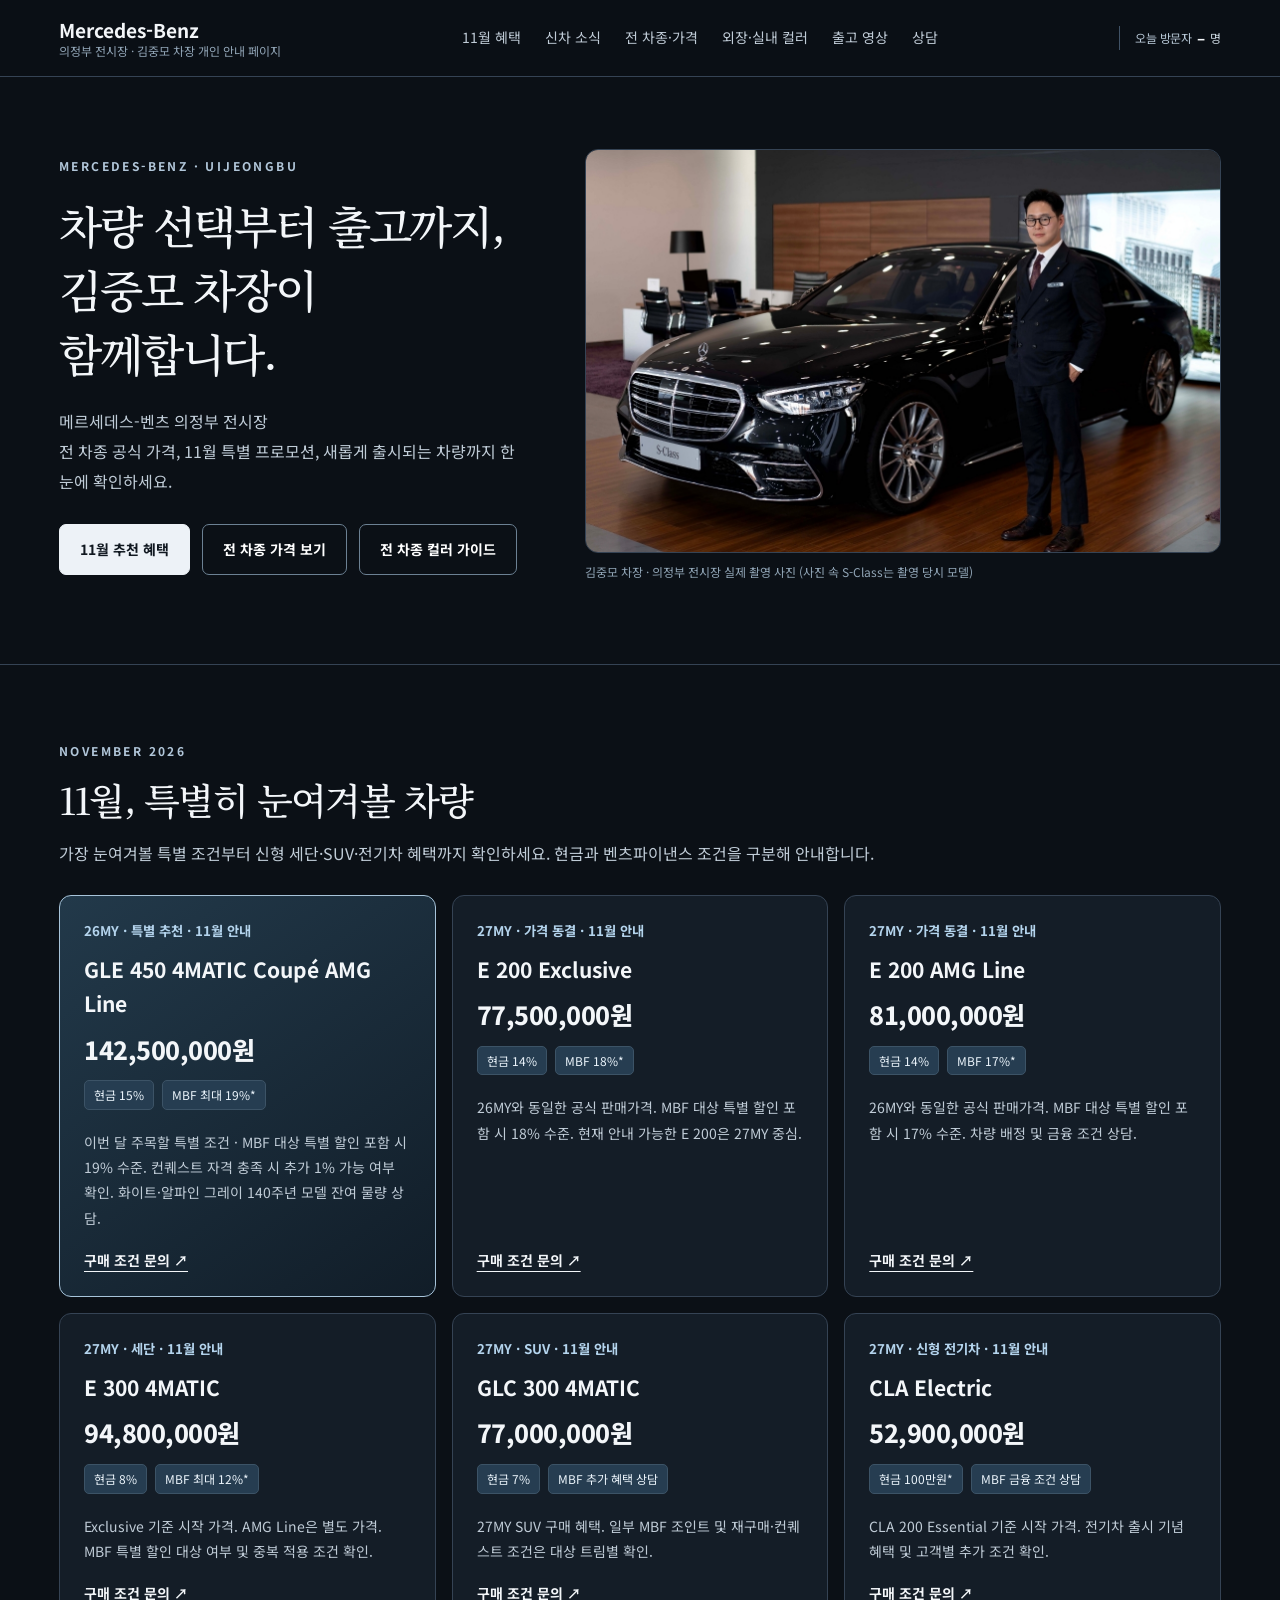
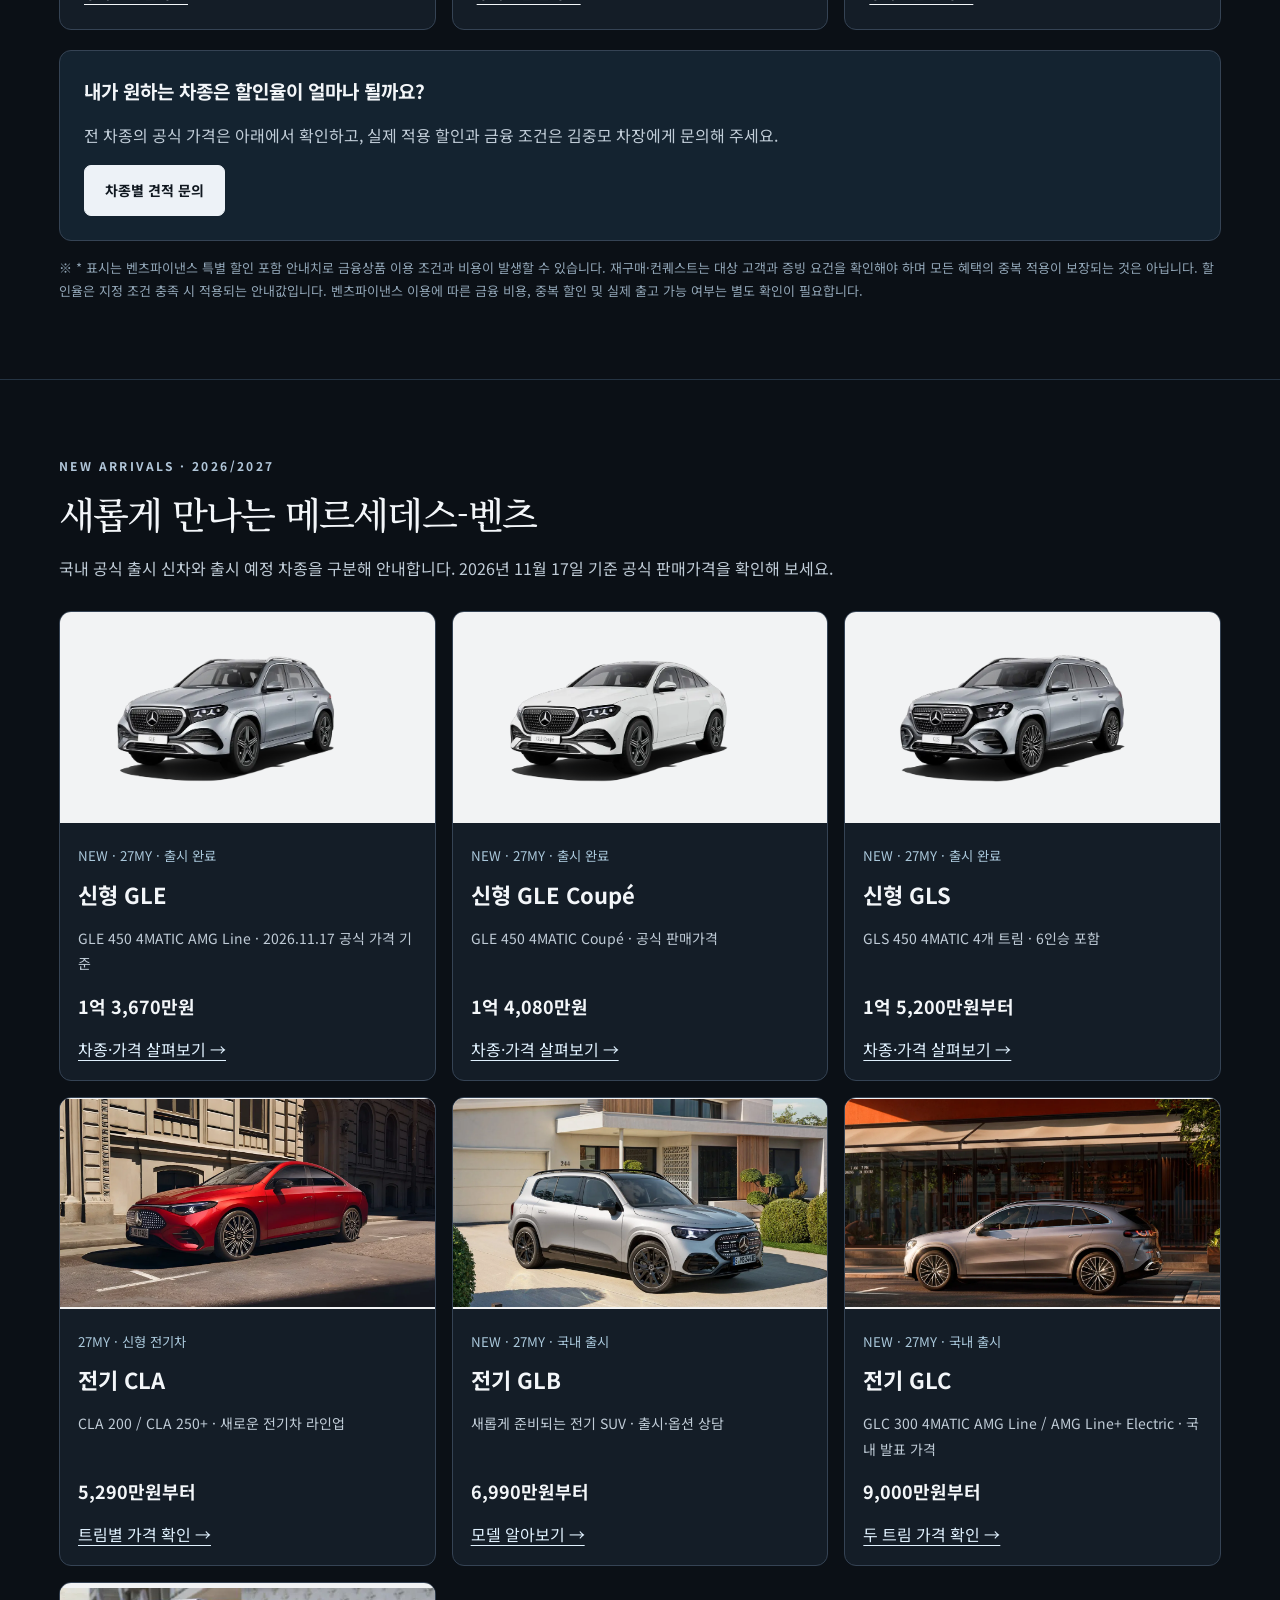
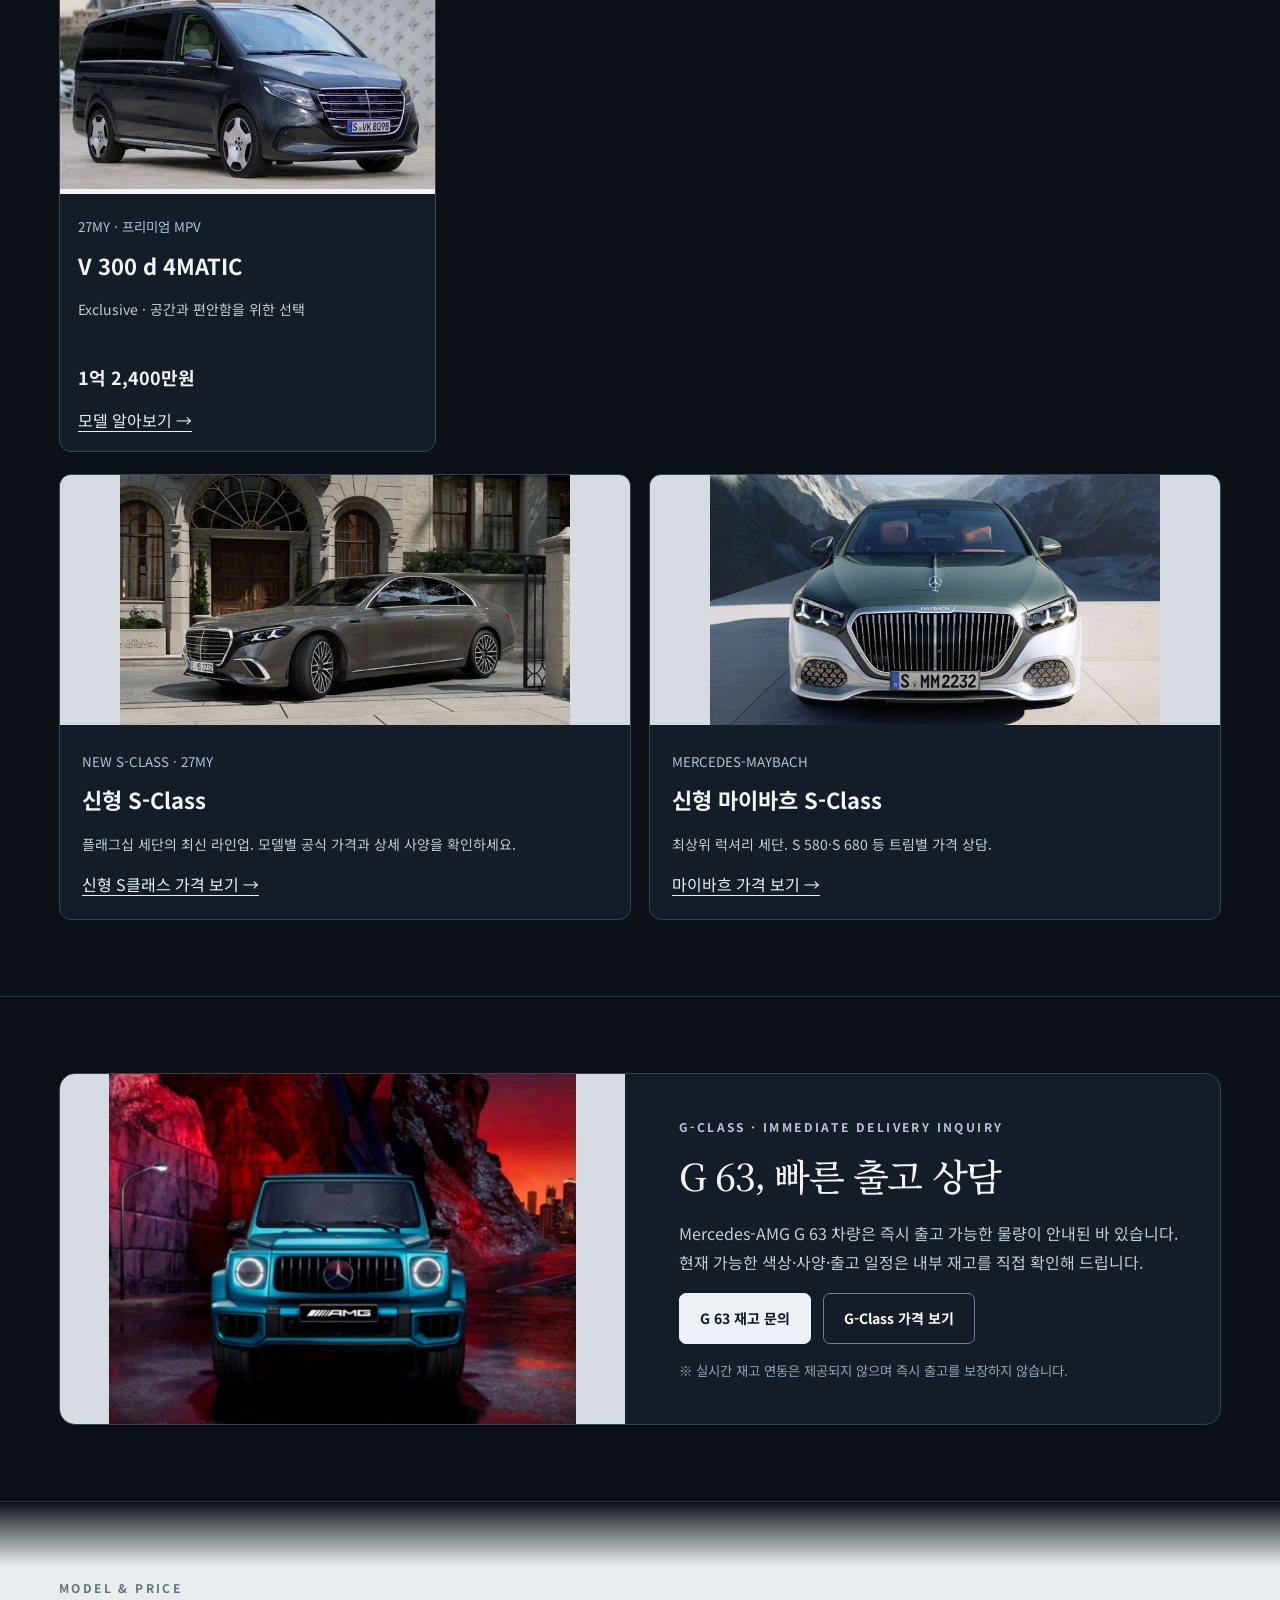
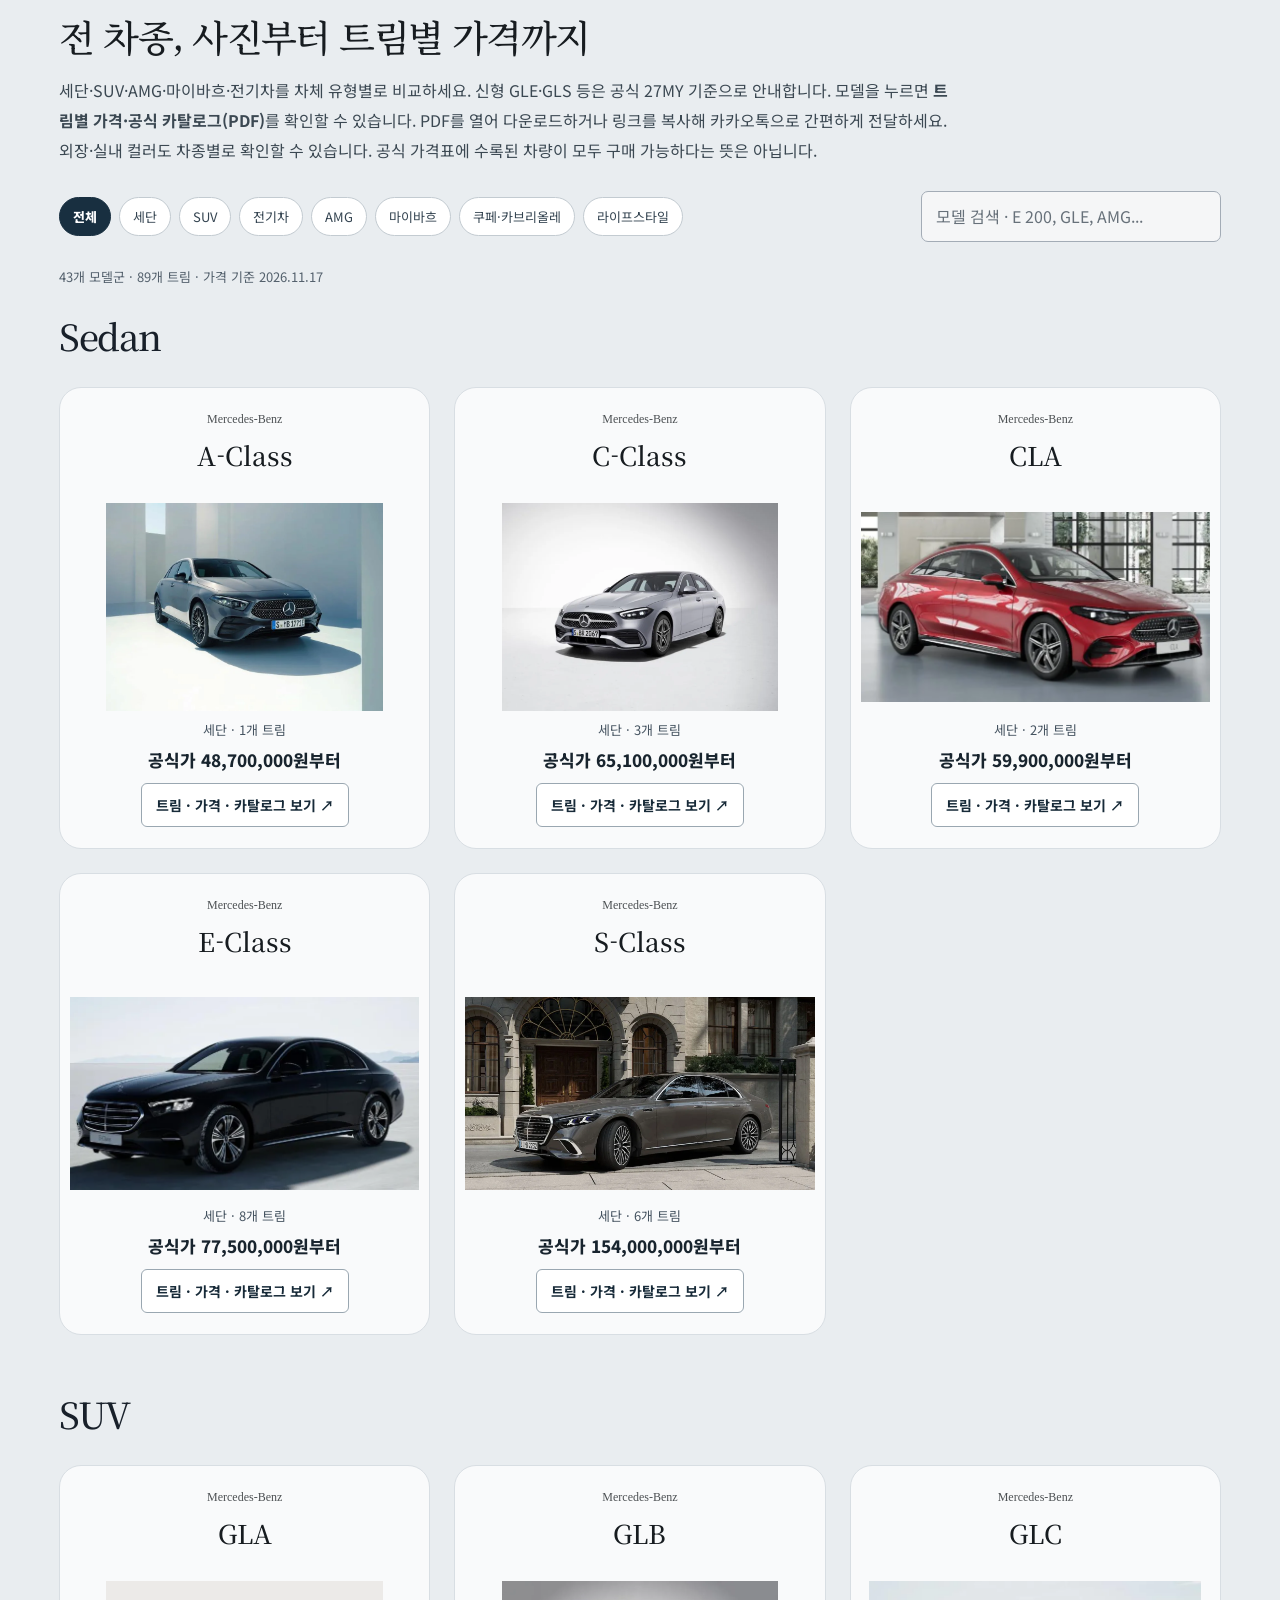
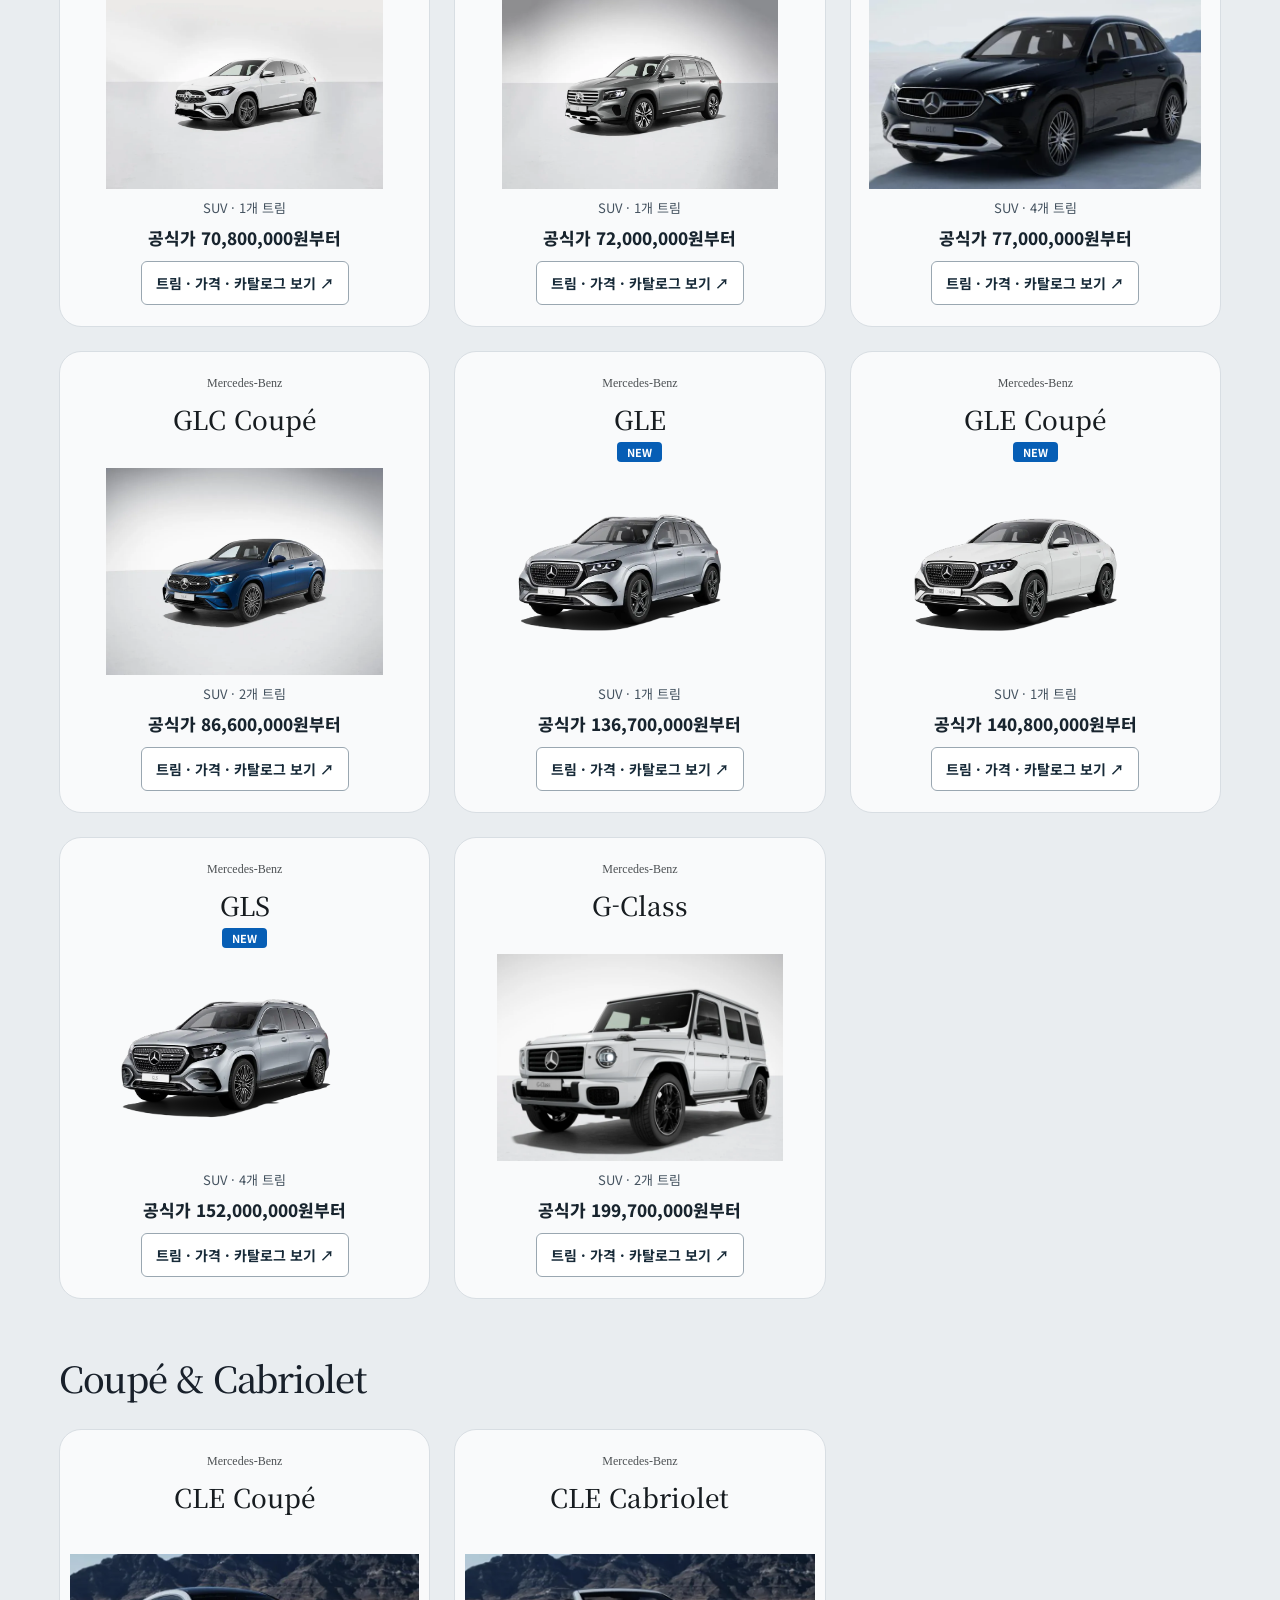
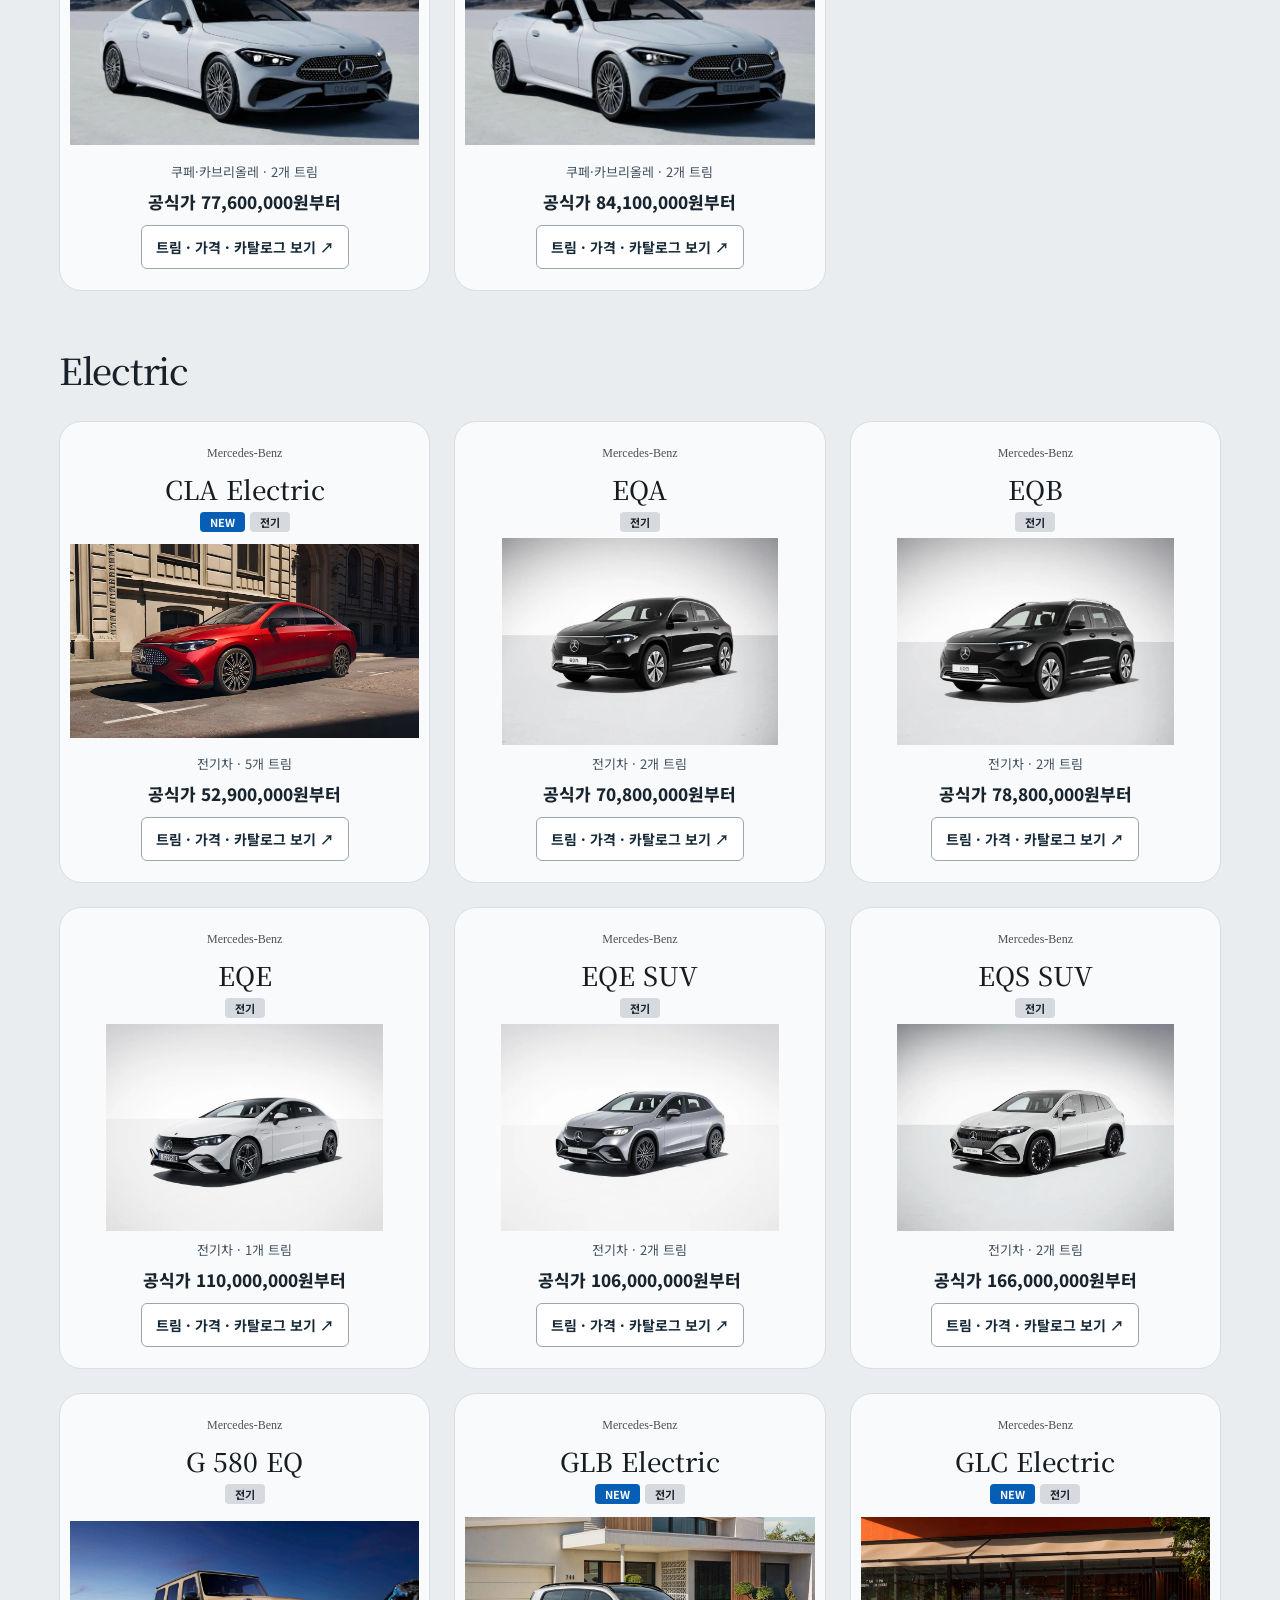
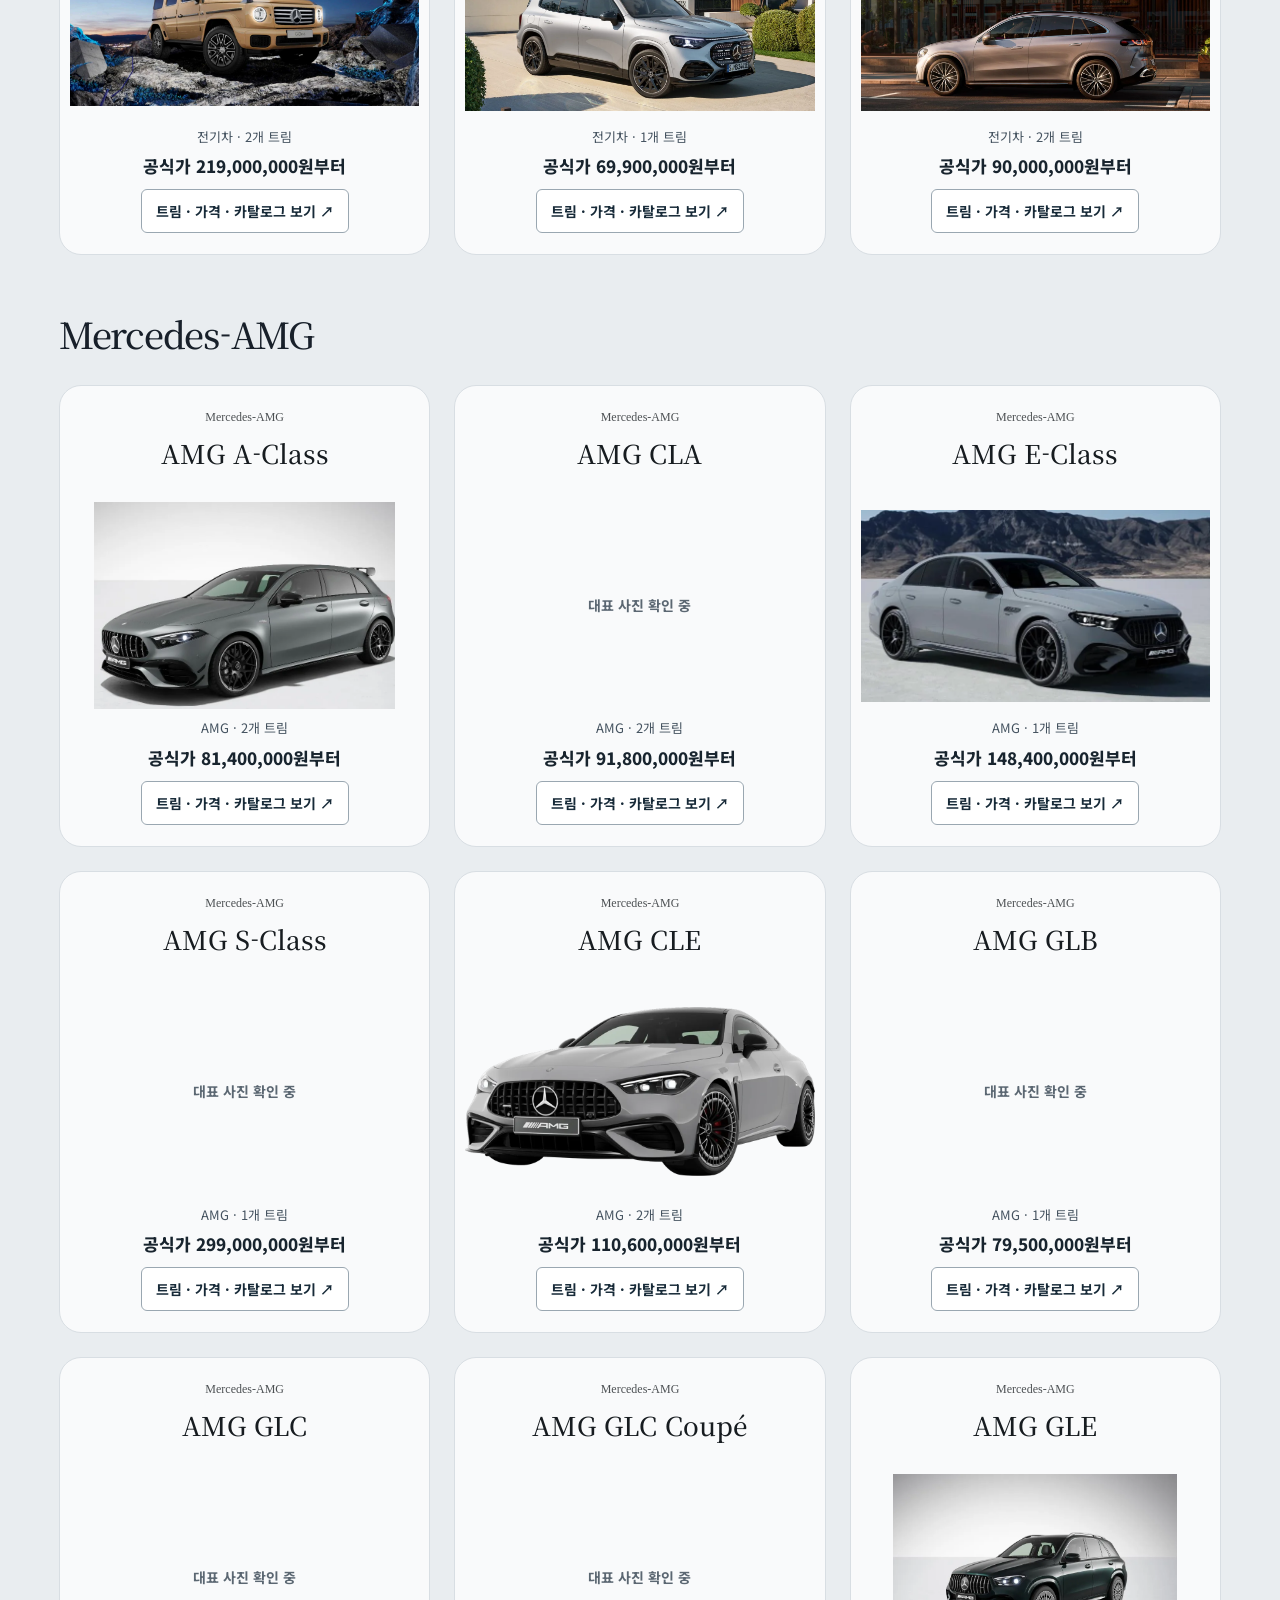
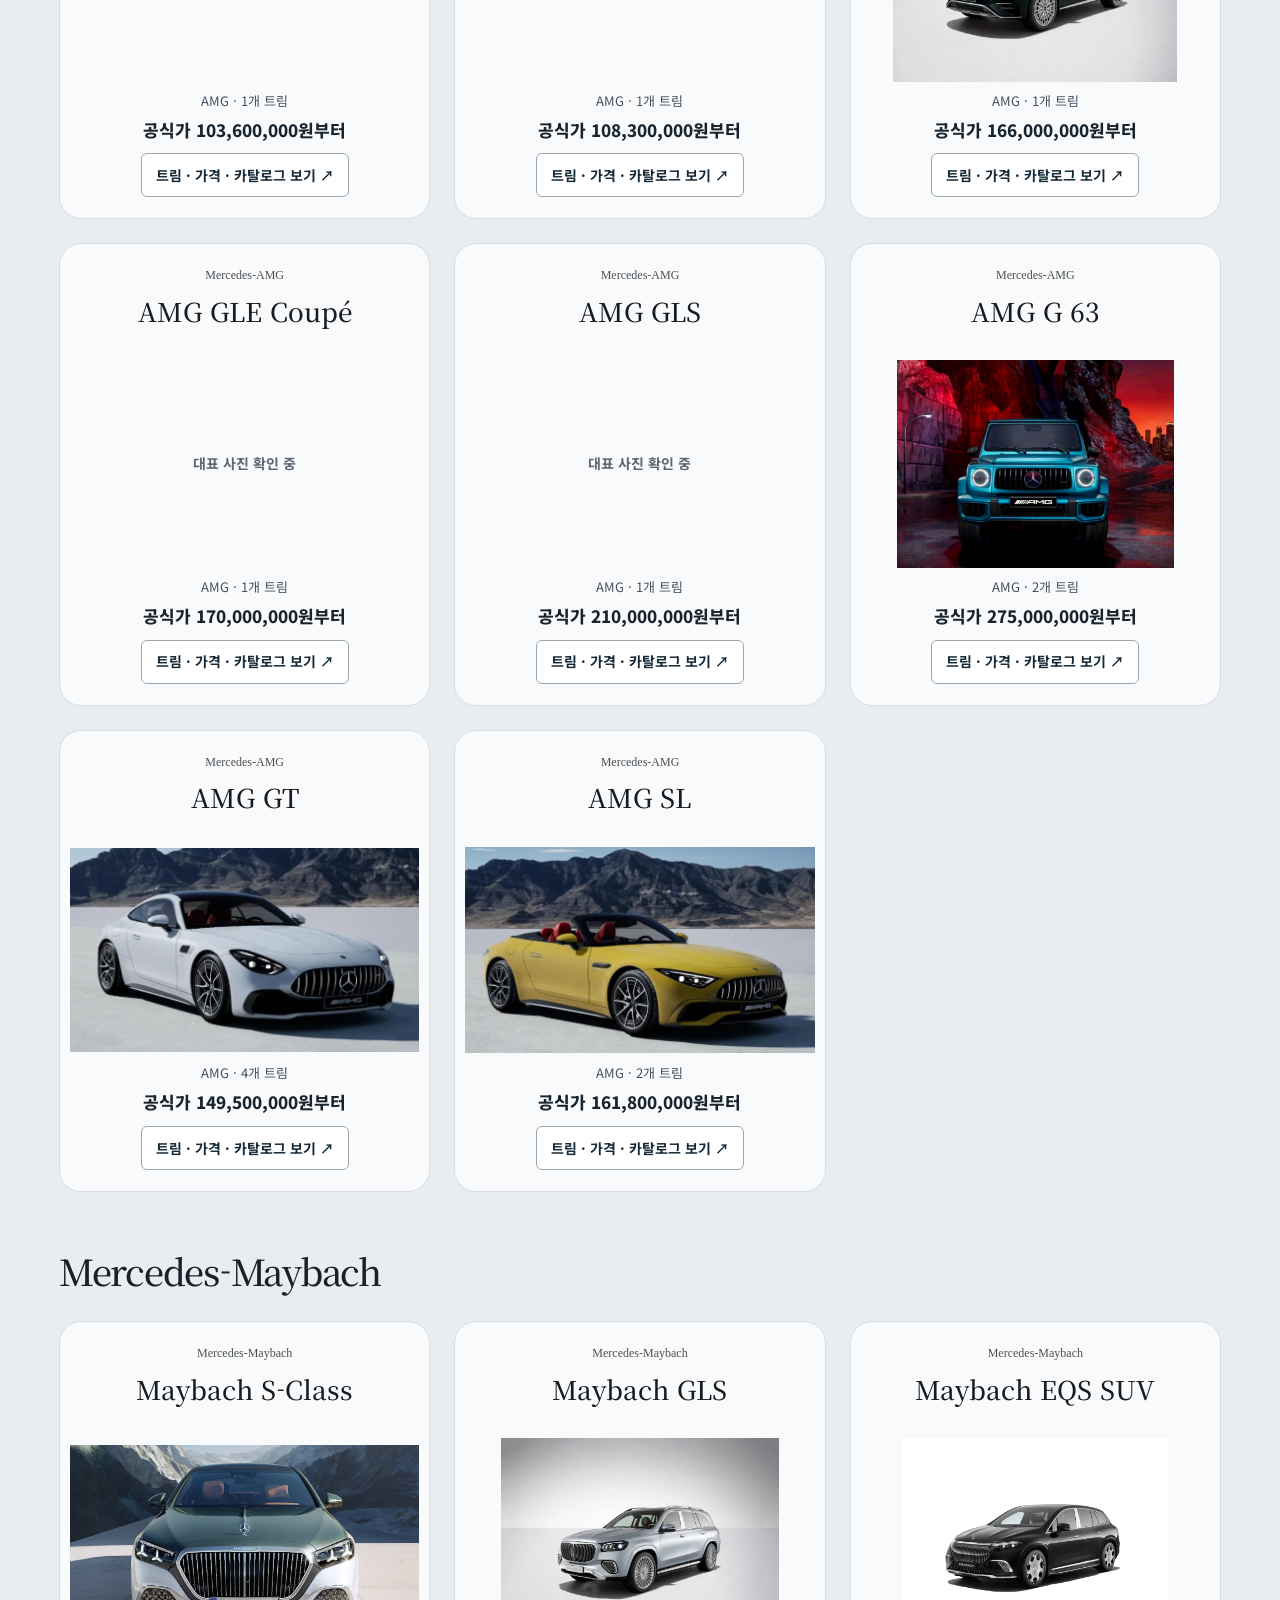
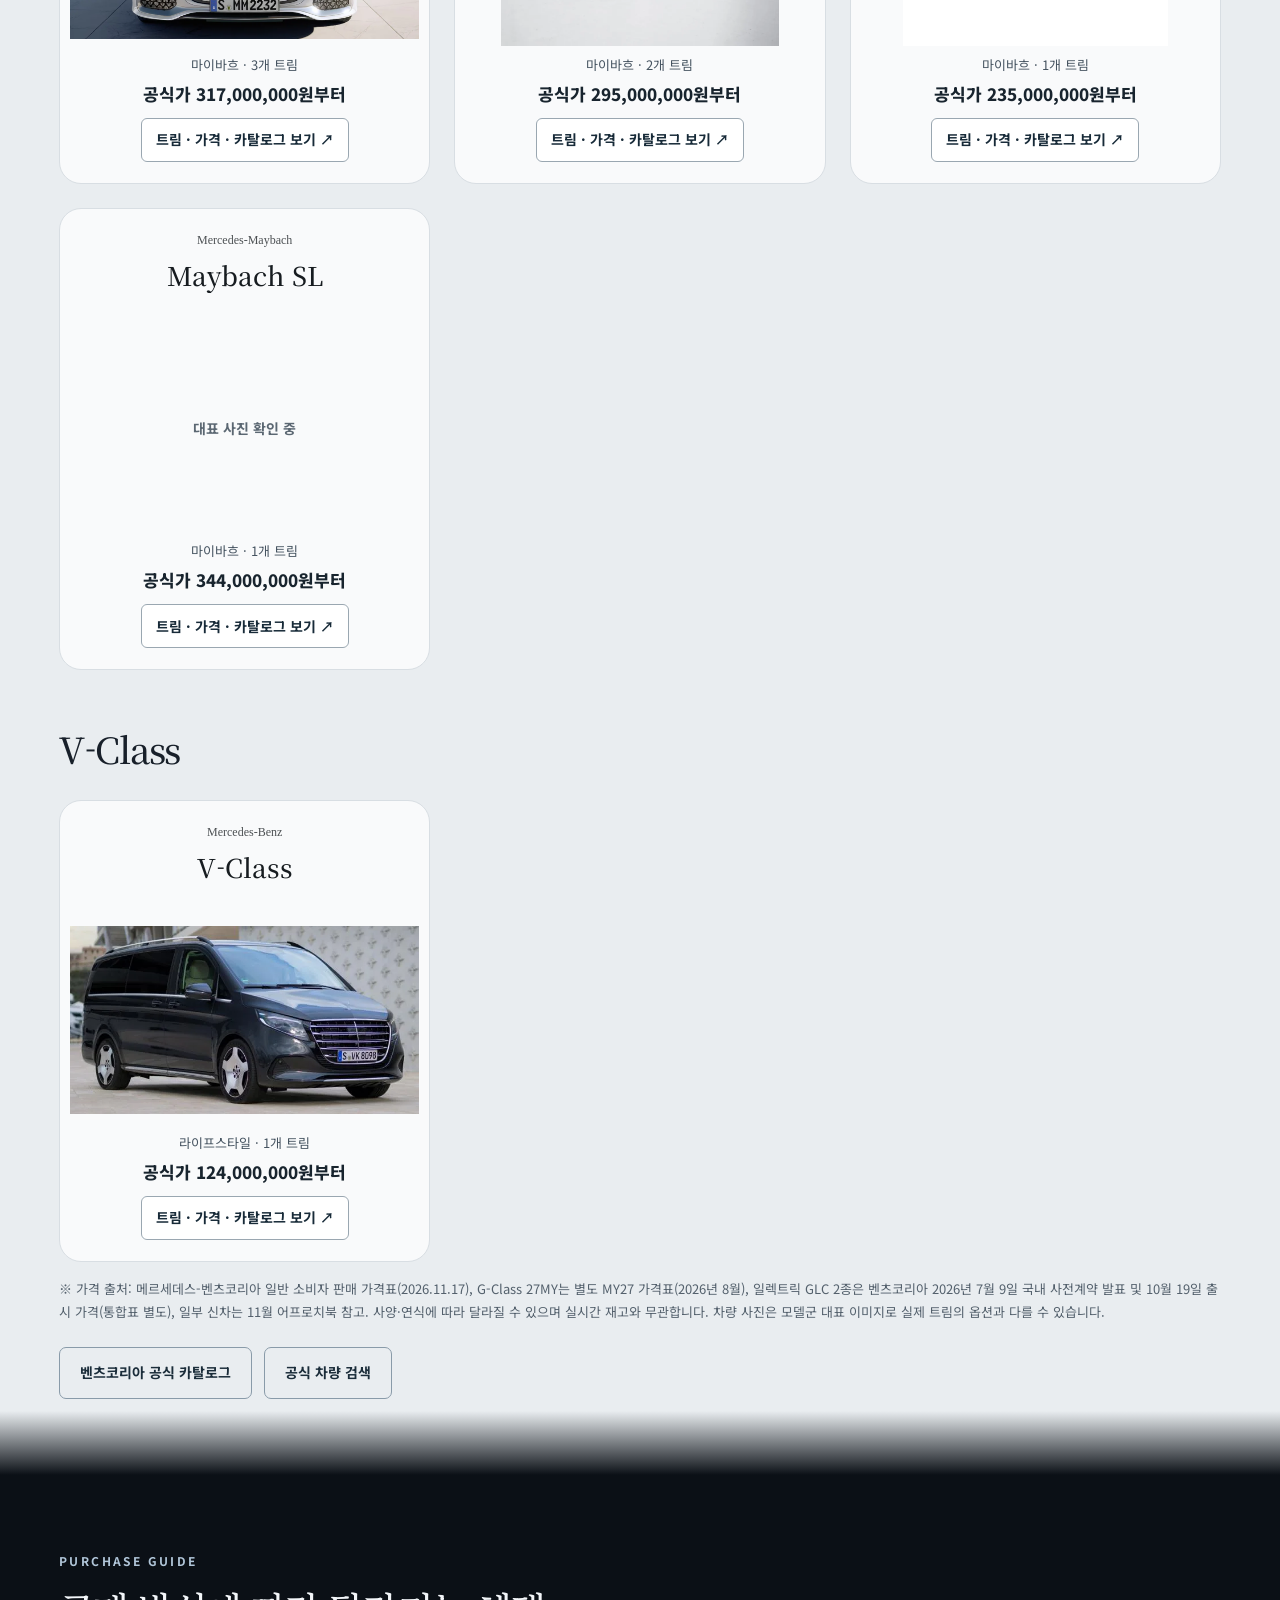
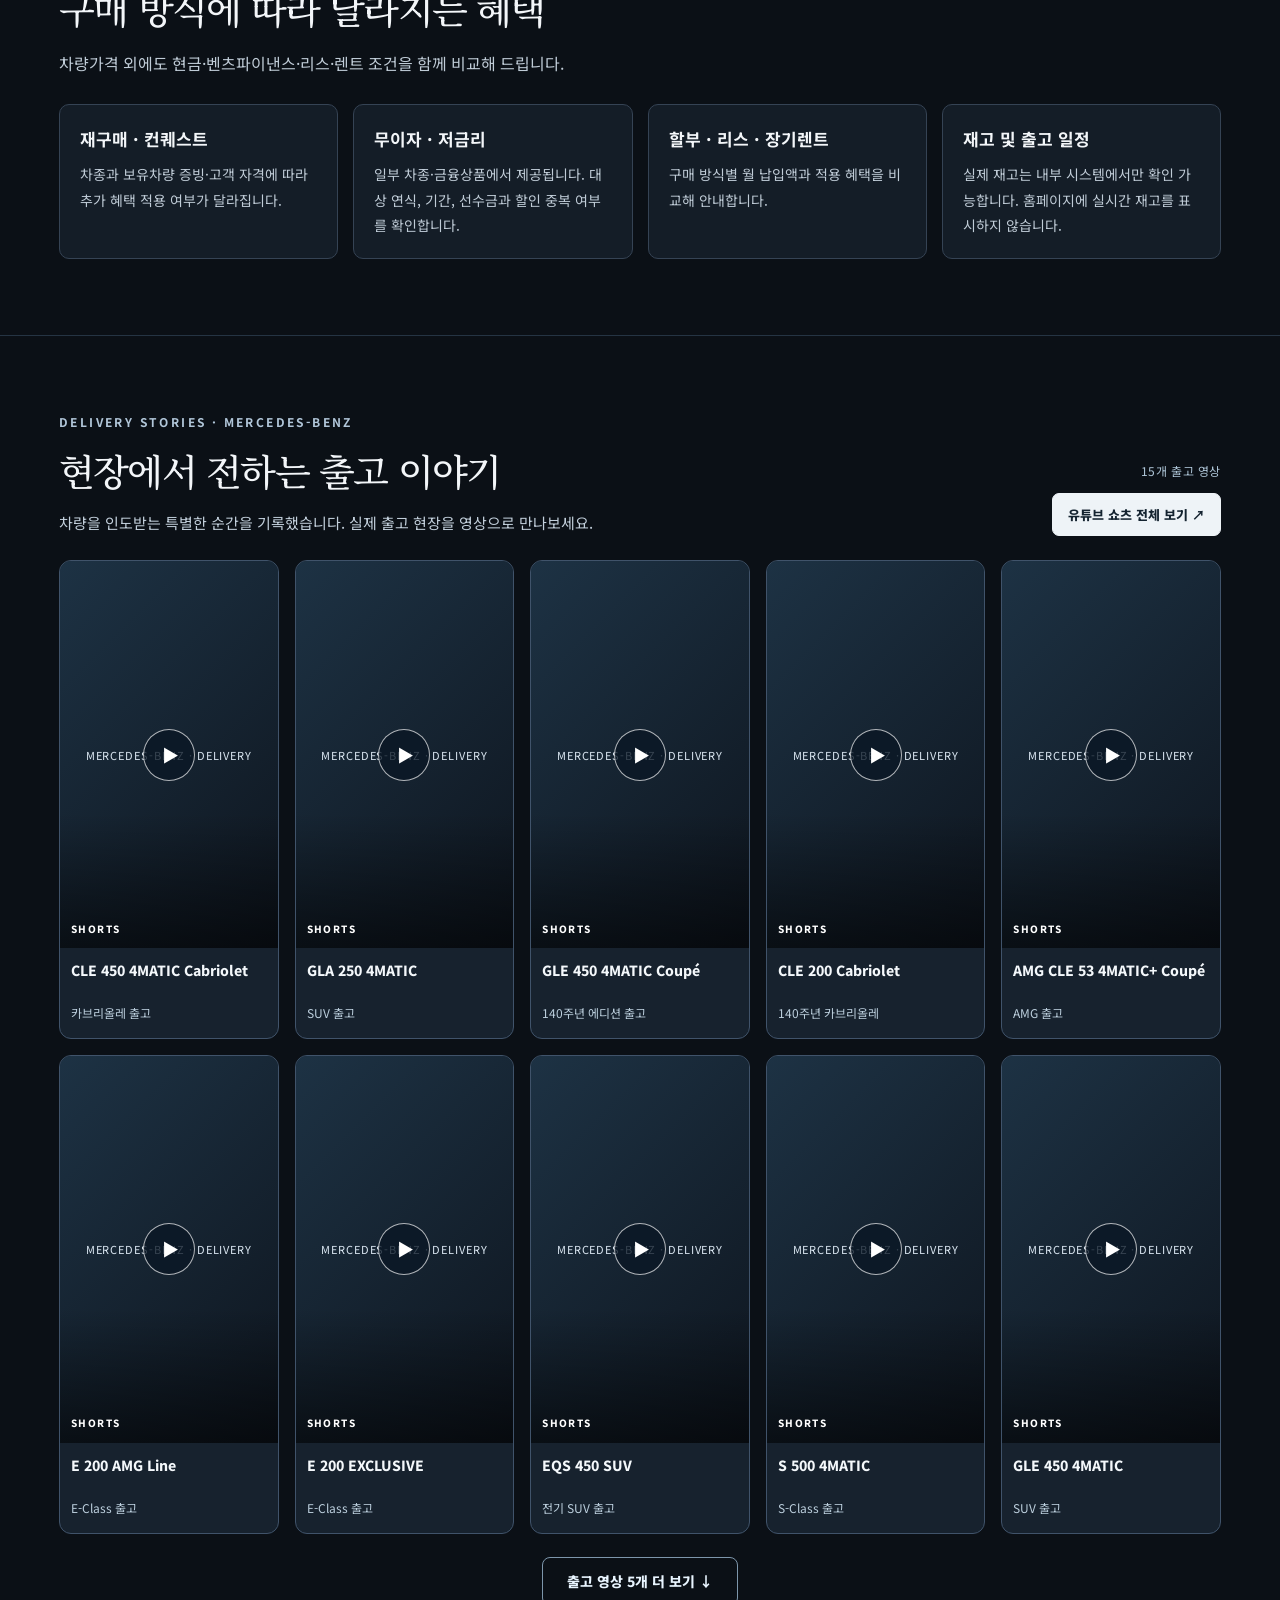
==== commit 5b740f5d: "fix: rename hero color guide button for customers" ====
--- a/index.html
+++ b/index.html
@@ -66,7 +66,7 @@
 </script>
 </head><body>
 <header><div class="wrap head"><a class="logo" href="#top">Mercedes-Benz<small>의정부 전시장 · 김중모 차장 개인 안내 페이지</small></a><nav aria-label="주 메뉴"><a href="#offers"><span data-copy="offers_nav">구매 혜택</span></a><a href="#new">신차 소식</a><a href="#models">전 차종·가격</a><a href="colors.html">외장·실내 컬러</a><a href="#story">출고 영상</a><a href="#contact">상담</a></nav><div class="header-visit" id="visitor-counter" aria-label="오늘 방문자 수" title="오늘 방문자"><span class="header-visit-label">오늘 방문자</span><strong id="vc-today" aria-live="polite">–</strong><span class="header-visit-unit">명</span></div></div></header>
-<main><section class="hero" id="top"><div class="wrap hero-grid"><div><div class="eyebrow">MERCEDES-BENZ · UIJEONGBU</div><h1>차량 선택부터 출고까지,<br>김중모 차장이 함께합니다.</h1><p>메르세데스-벤츠 의정부 전시장<br><span data-copy="hero_intro">전 차종 가격과 구매 혜택을 확인하고 상담해 주세요.</span></p><div class="btns"><a class="btn primary" href="#offers"><span data-copy="offers_button">추천 혜택</span></a><a class="btn" href="#models">전 차종 가격 보기</a><a class="btn" href="colors.html">컬러 상담북 바로가기</a></div></div><figure class="hero-photo"><img src="images/kim-jungmo.jpg" alt="메르세데스-벤츠 의정부 전시장 김중모 차장과 S클래스 차량이 함께 나온 실제 사진" width="1274" height="806" fetchpriority="high"><figcaption>김중모 차장 · 의정부 전시장 실제 촬영 사진 (사진 속 S-Class는 촬영 당시 모델)</figcaption></figure></div></section>
+<main><section class="hero" id="top"><div class="wrap hero-grid"><div><div class="eyebrow">MERCEDES-BENZ · UIJEONGBU</div><h1>차량 선택부터 출고까지,<br>김중모 차장이 함께합니다.</h1><p>메르세데스-벤츠 의정부 전시장<br><span data-copy="hero_intro">전 차종 가격과 구매 혜택을 확인하고 상담해 주세요.</span></p><div class="btns"><a class="btn primary" href="#offers"><span data-copy="offers_button">추천 혜택</span></a><a class="btn" href="#models">전 차종 가격 보기</a><a class="btn" href="colors.html">전 차종 컬러 가이드</a></div></div><figure class="hero-photo"><img src="images/kim-jungmo.jpg" alt="메르세데스-벤츠 의정부 전시장 김중모 차장과 S클래스 차량이 함께 나온 실제 사진" width="1274" height="806" fetchpriority="high"><figcaption>김중모 차장 · 의정부 전시장 실제 촬영 사진 (사진 속 S-Class는 촬영 당시 모델)</figcaption></figure></div></section>
 <section class="section" id="offers"><div class="wrap"><div class="eyebrow"><span data-copy="offers_eyebrow">PURCHASE OFFERS</span></div><h2><span data-copy="offers_title">특별히 눈여겨볼 차량</span></h2><p class="section-intro">가장 눈여겨볼 특별 조건부터 신형 세단·SUV·전기차 혜택까지 확인하세요. 현금과 벤츠파이낸스 조건을 구분해 안내합니다.</p><p class="muted-note" id="content-status" role="status">차량 가격과 구매 혜택 정보를 불러오는 중입니다.</p><div class="promos" id="promos"></div><div class="offer-follow"><strong>내가 원하는 차종은 할인율이 얼마나 될까요?</strong><p>전 차종의 공식 가격은 아래에서 확인하고, 실제 적용 할인과 금융 조건은 김중모 차장에게 문의해 주세요.</p><a class="btn primary" href="sms:01047250270">차종별 견적 문의</a></div><p class="muted-note" data-copy="promotion_disclaimer">구매 혜택과 금융 조건은 상담으로 확인해 주세요.</p></div></section>
 <section class="section new-section" id="new"><div class="wrap"><div class="eyebrow">NEW ARRIVALS · 2026/2027</div><h2>새롭게 만나는 메르세데스-벤츠</h2><p class="section-intro">국내 공식 출시 신차와 출시 예정 차종을 구분해 안내합니다. 2026년 11월 17일 기준 공식 판매가격을 확인해 보세요.</p><div class="launch-grid">
 <article class="launch"><img loading="lazy" src="images/official-gallery/gle-27my.webp" alt="27년식 신형 GLE 공식 대표 이미지"><div><small>NEW · 27MY · 출시 완료</small><h3>신형 GLE</h3><p>GLE 450 4MATIC AMG Line · 2026.11.17 공식 가격 기준</p><strong>1억 3,670만원</strong><a href="#models" data-find="GLE">차종·가격 살펴보기 →</a></div></article>
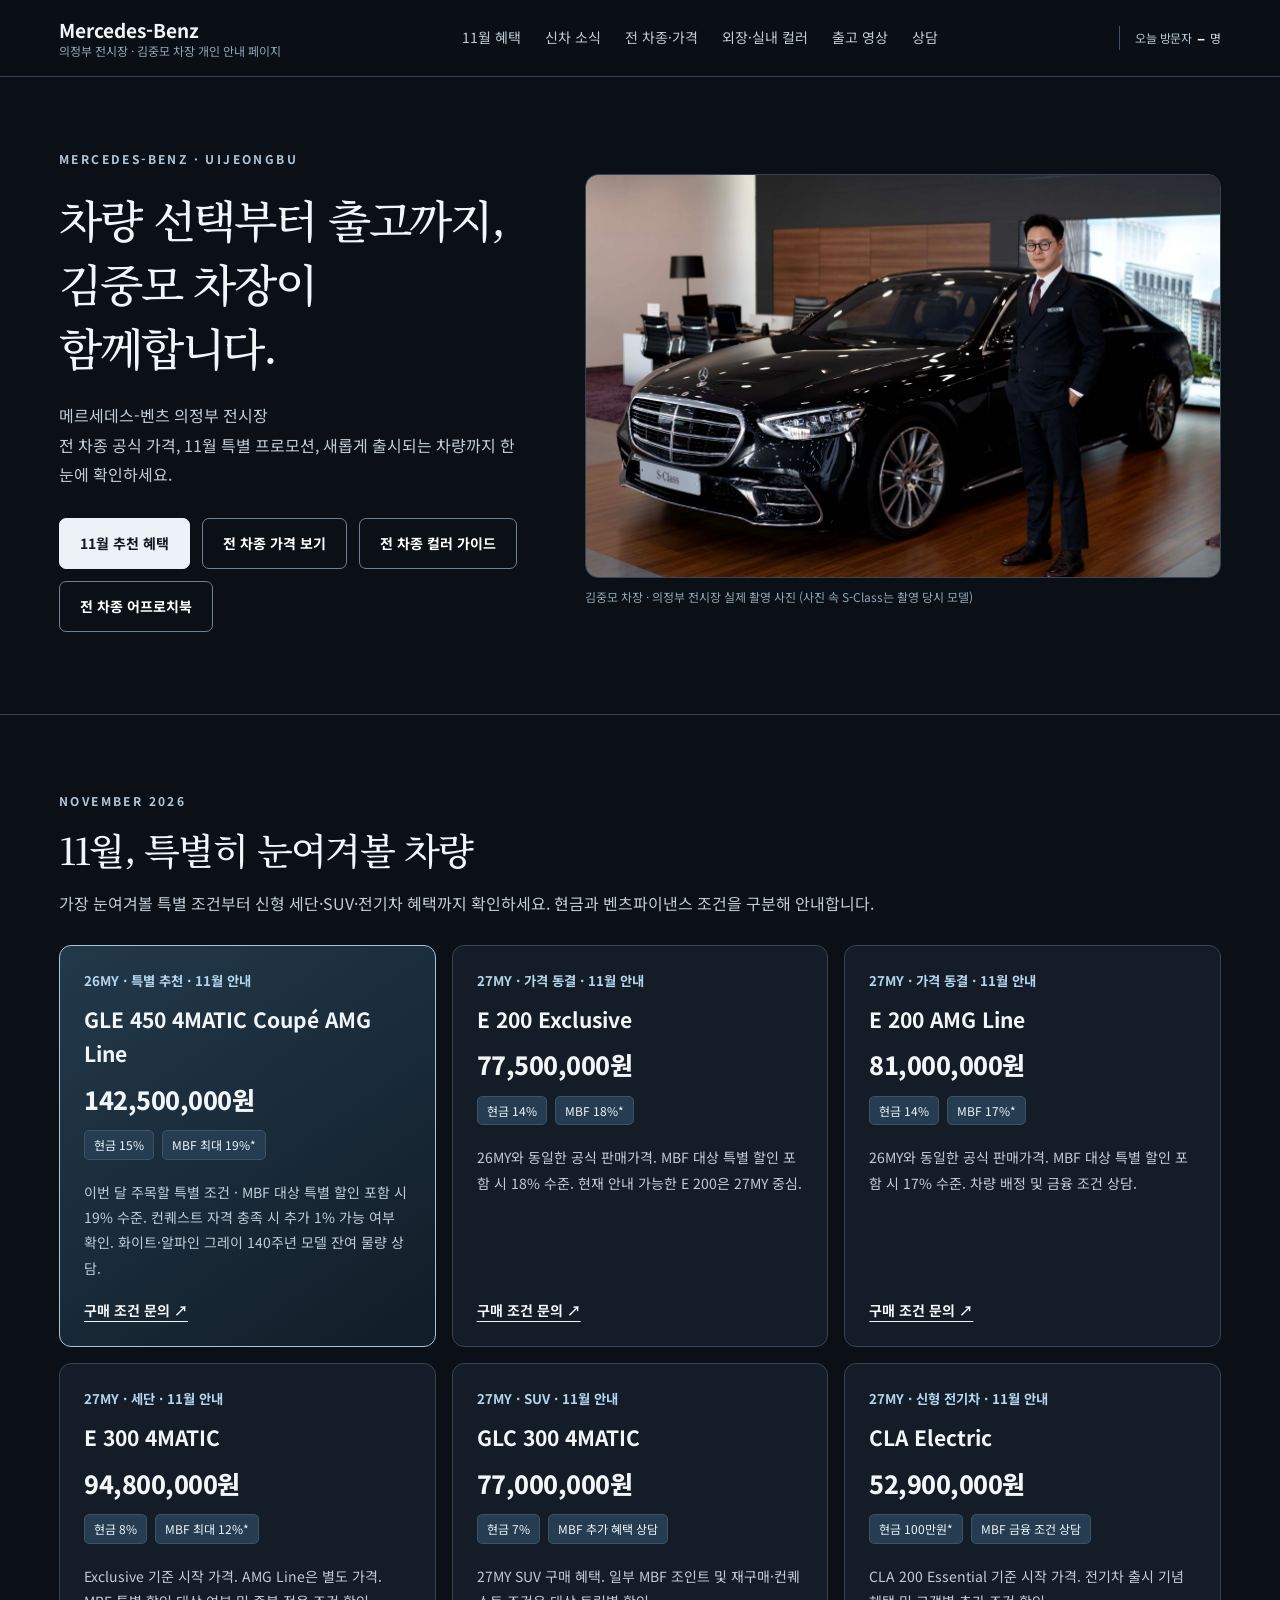
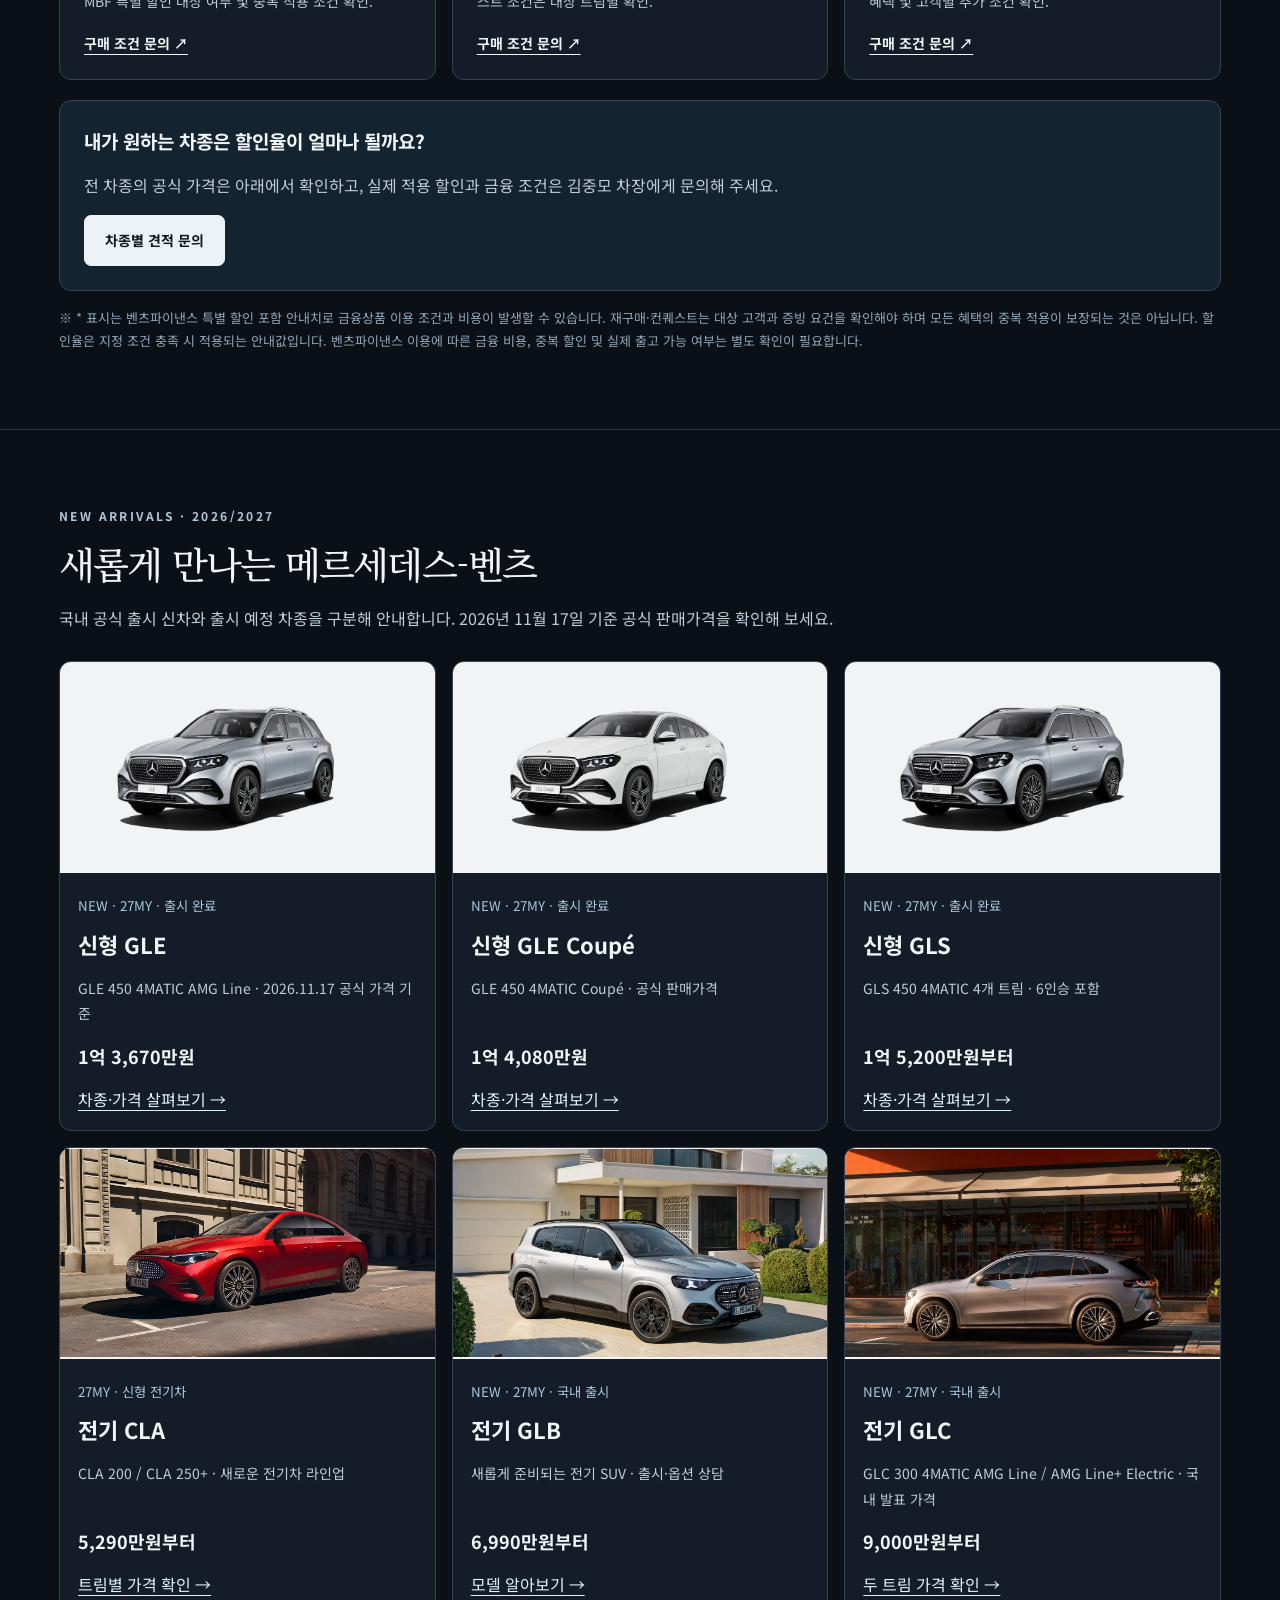
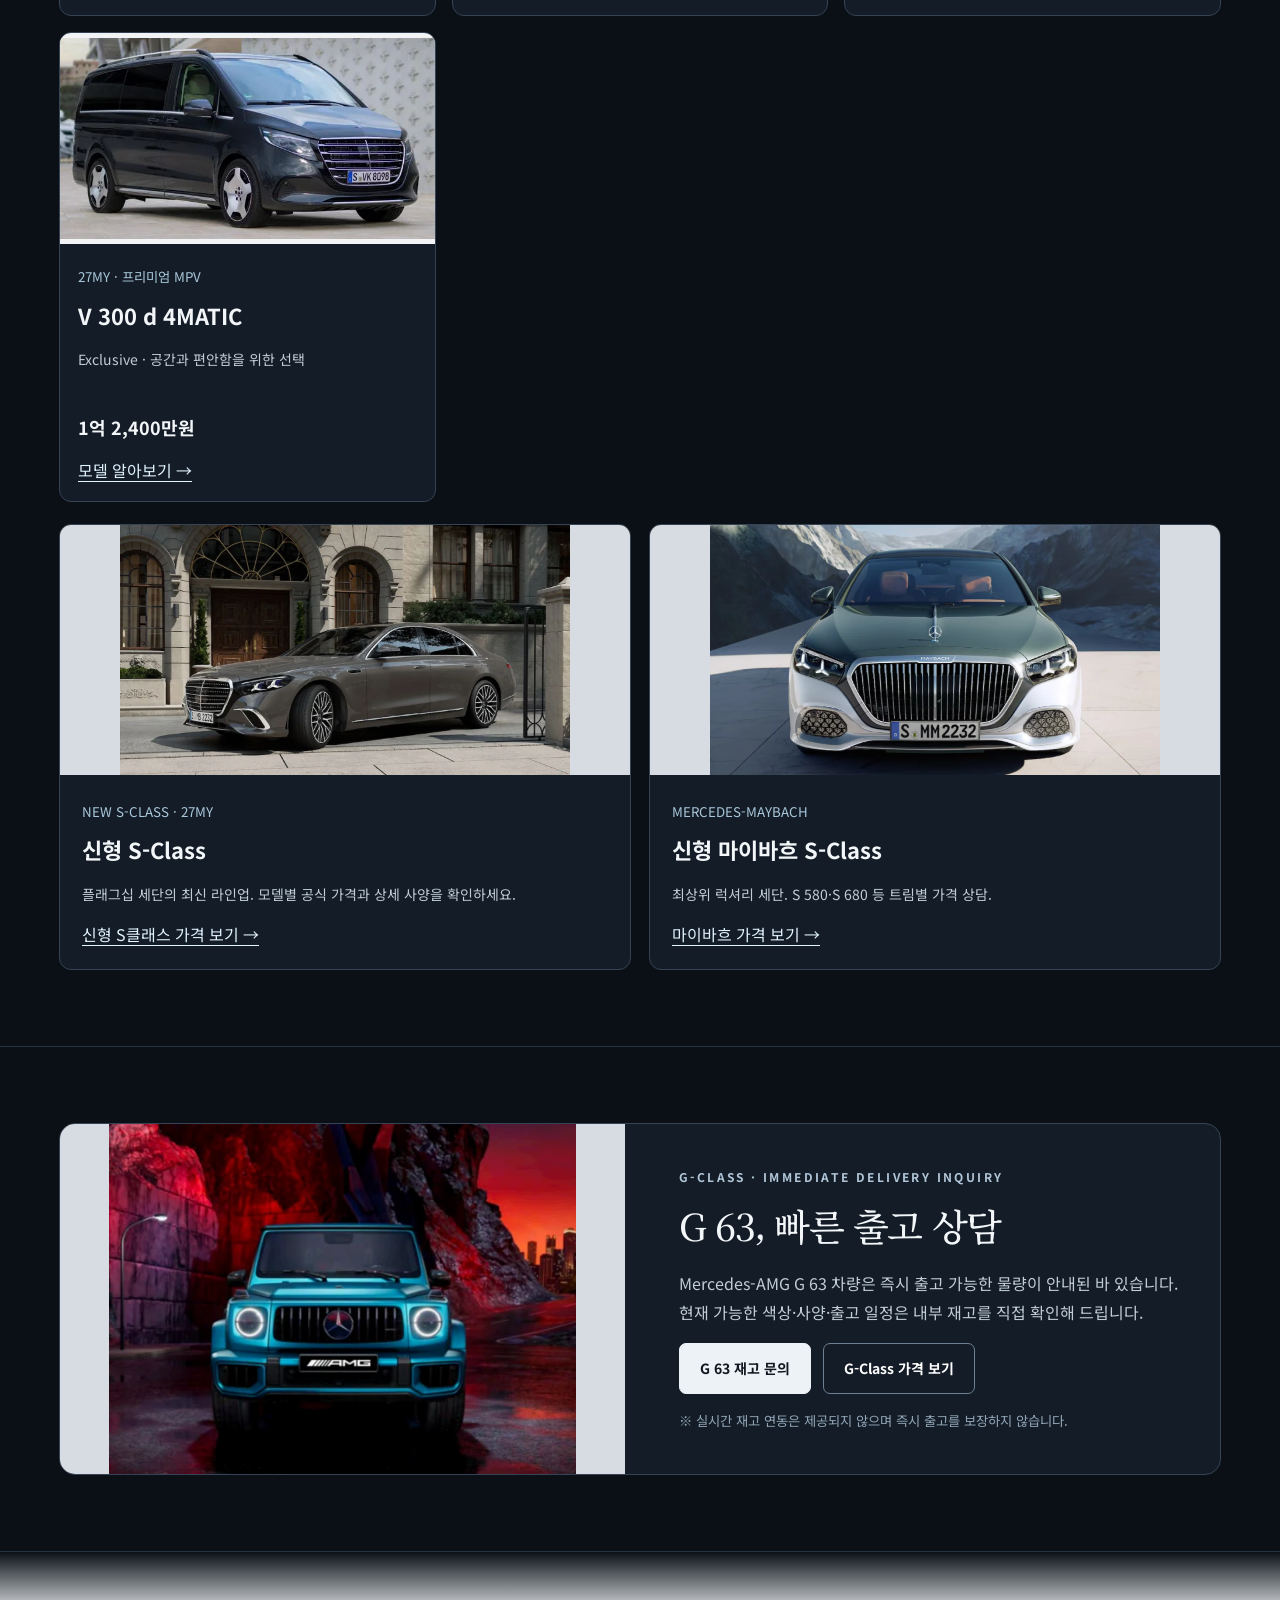
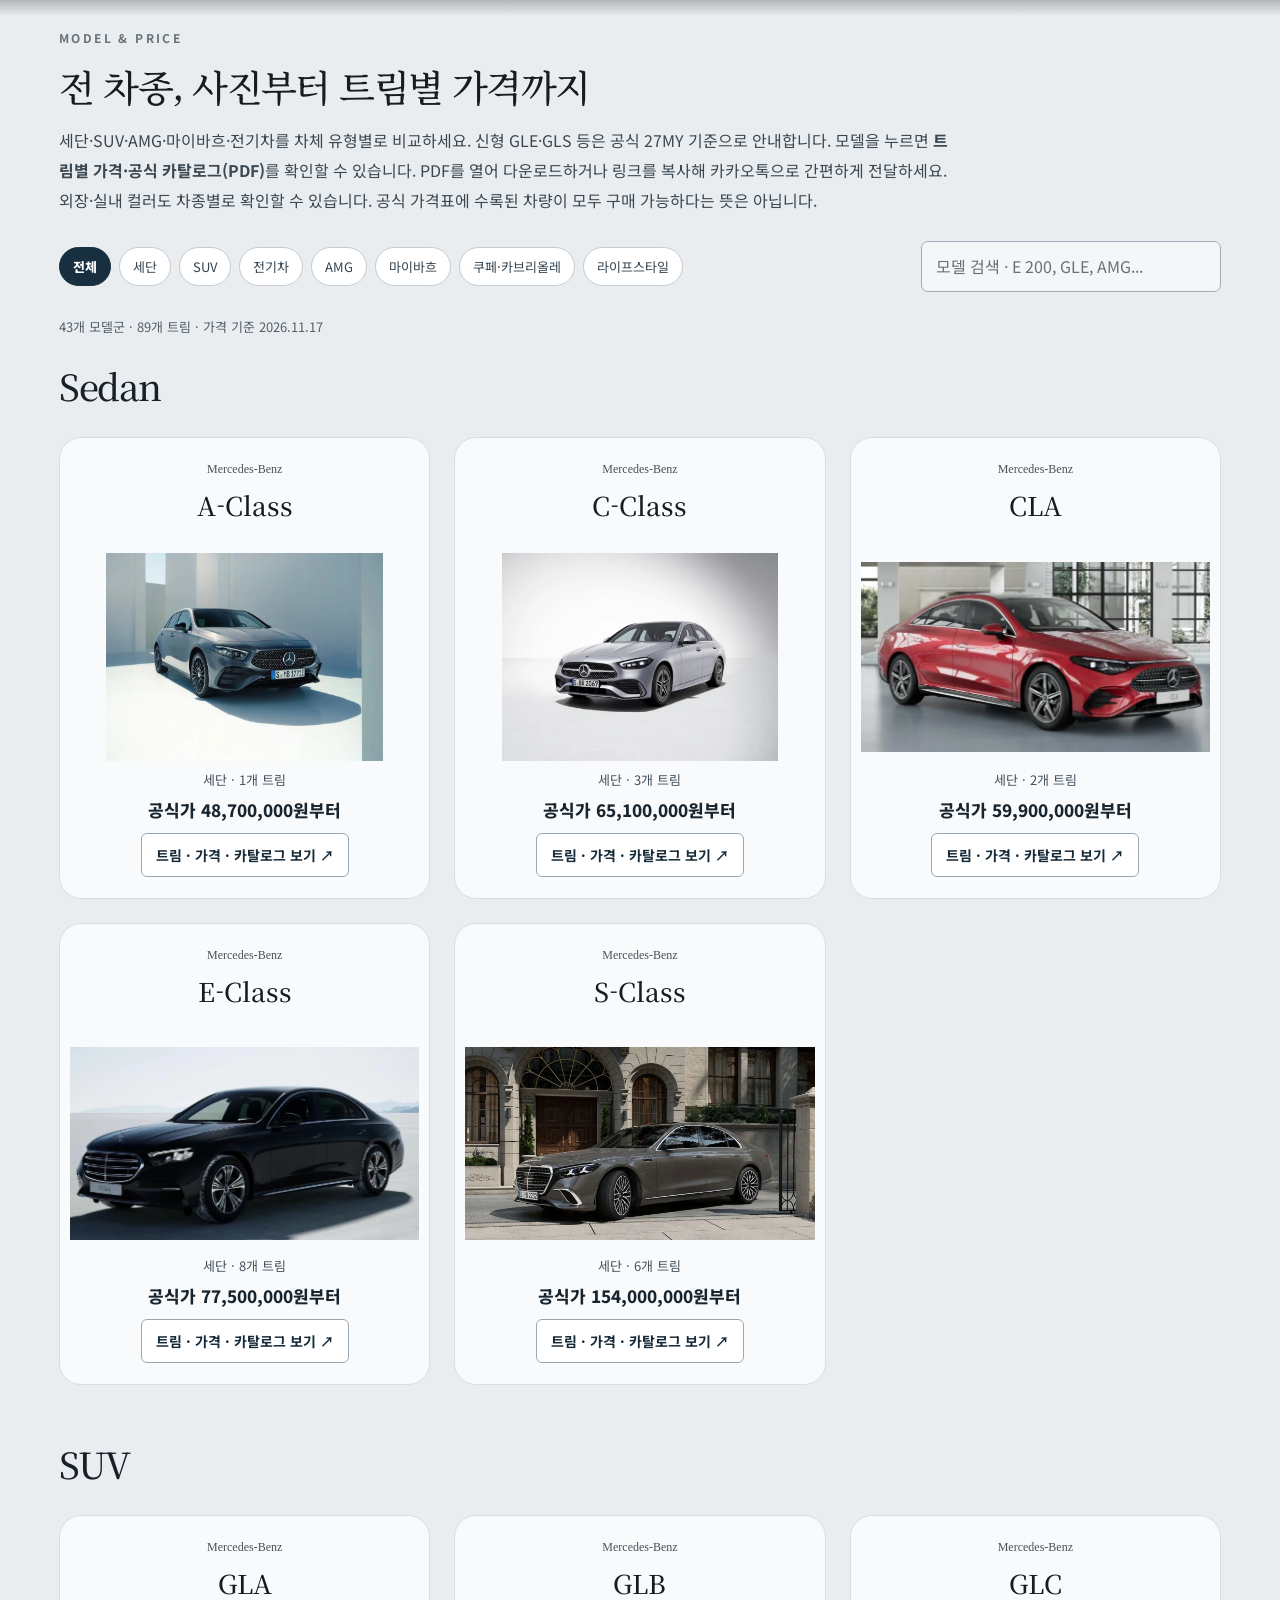
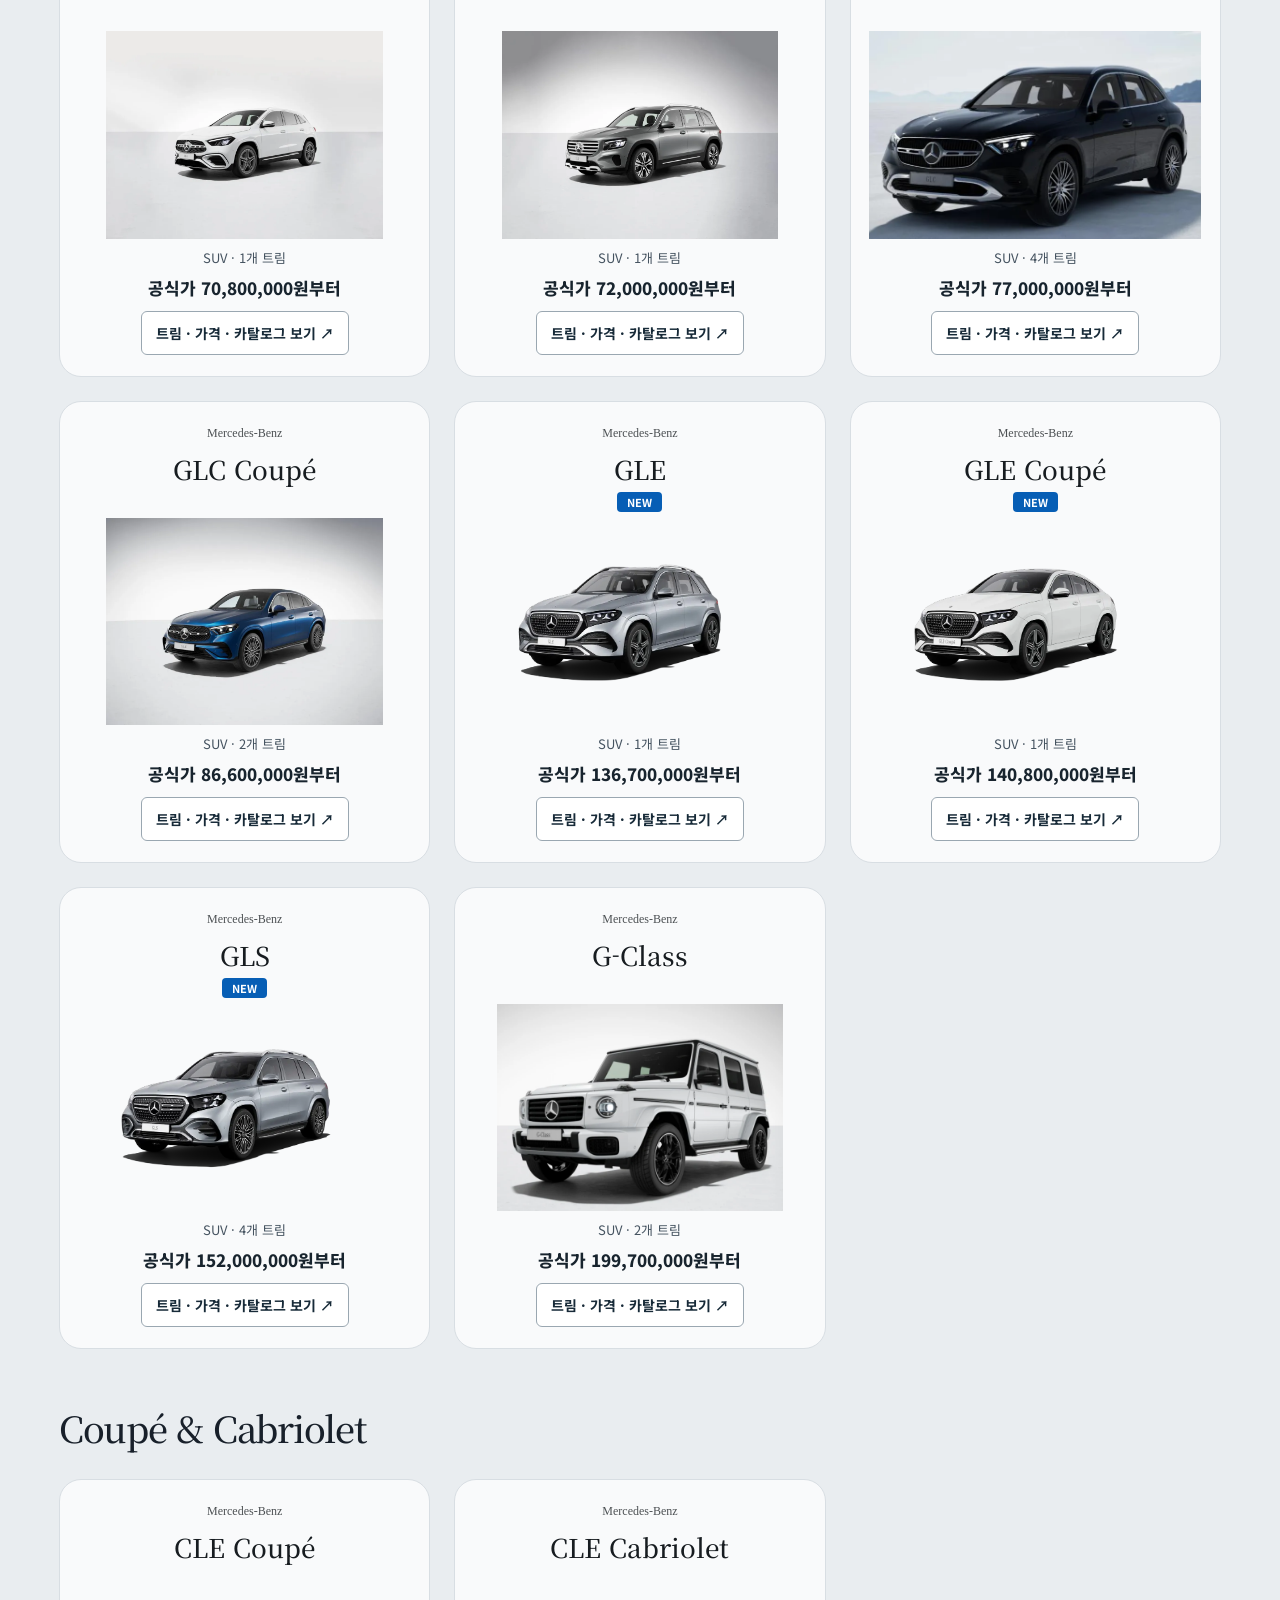
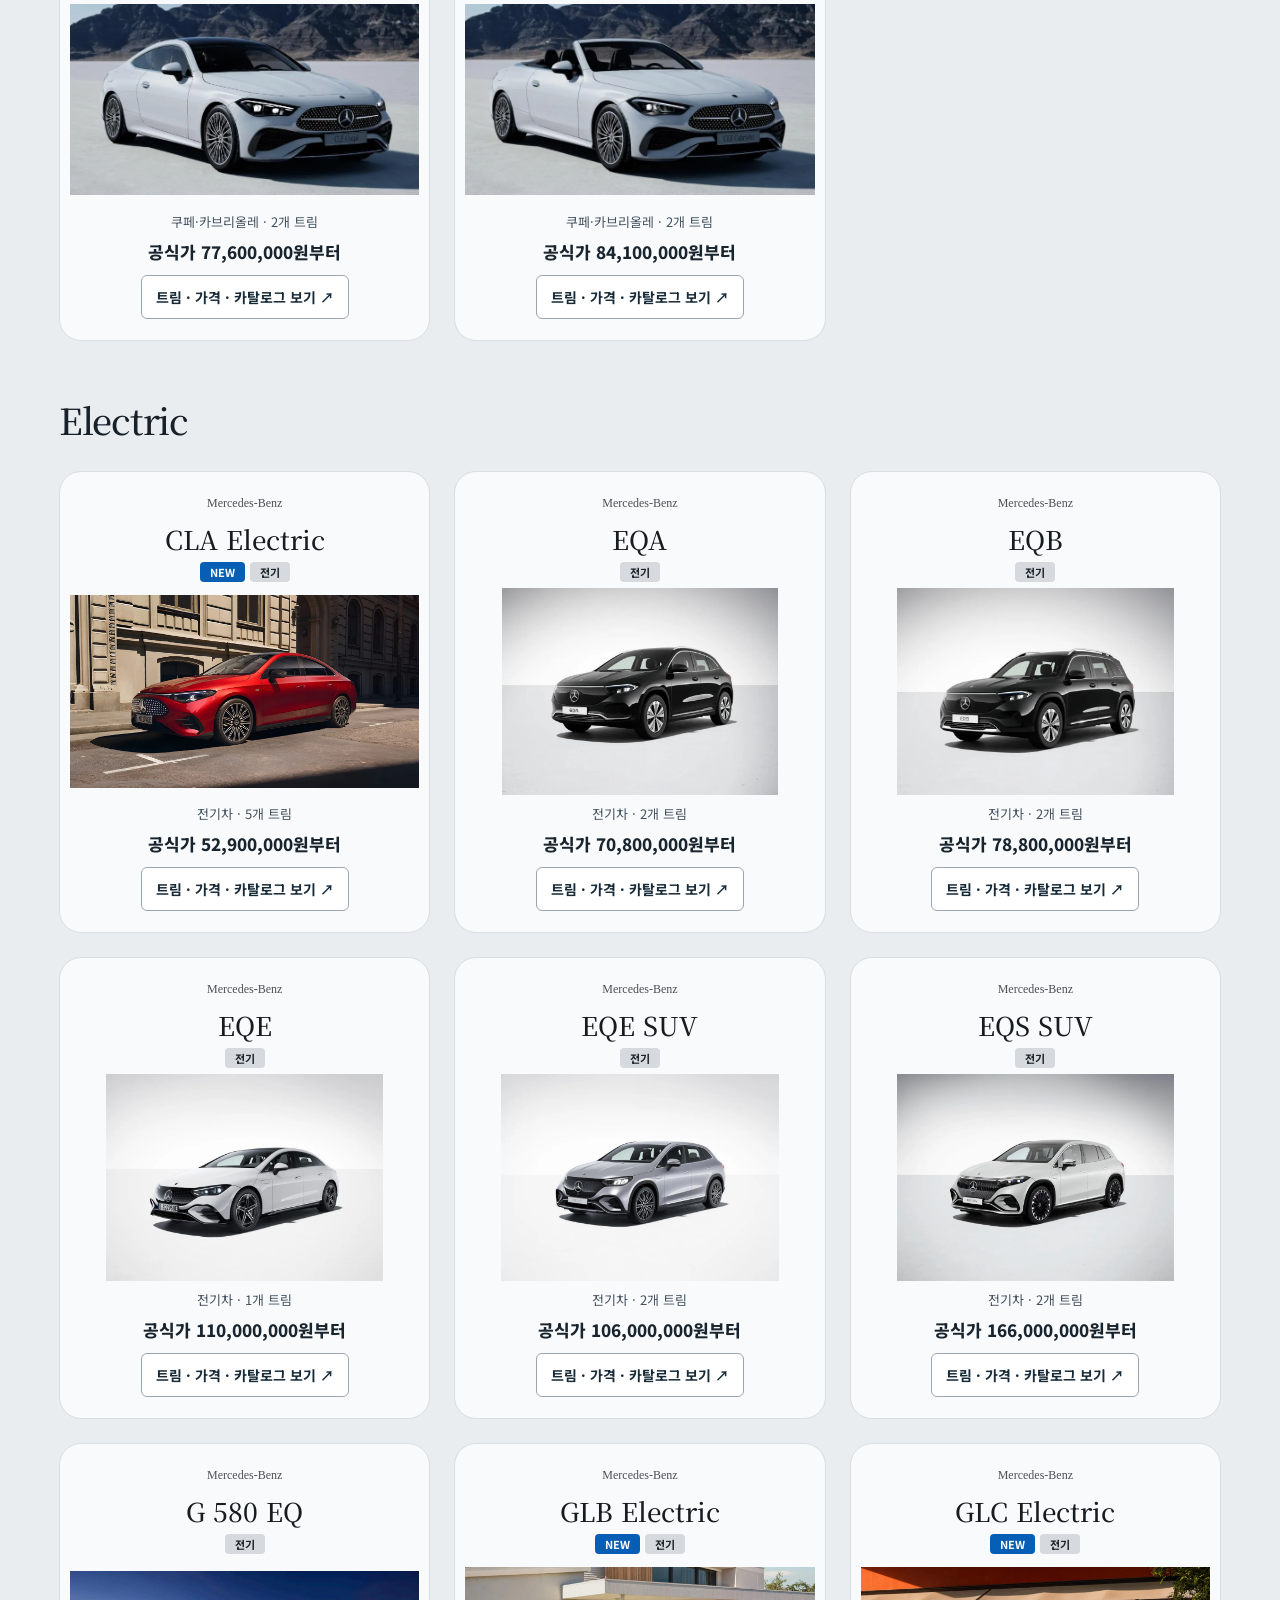
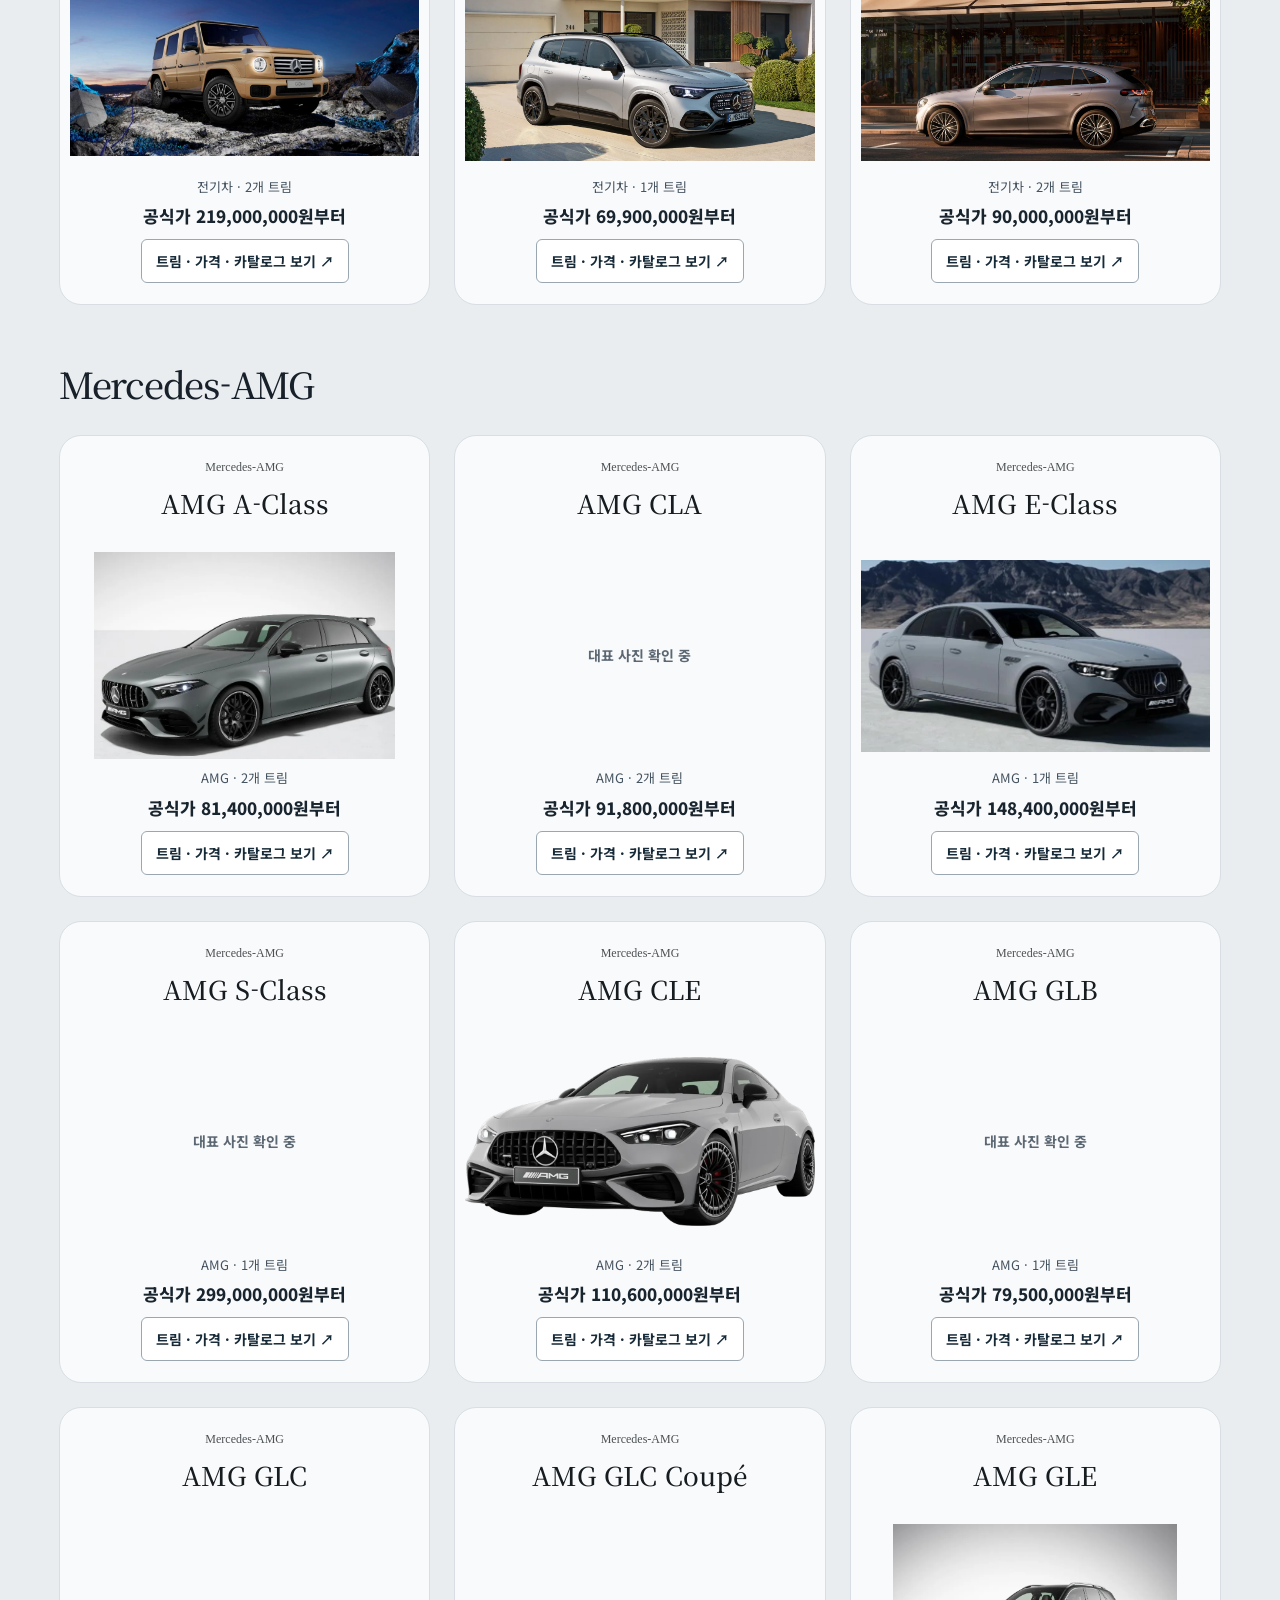
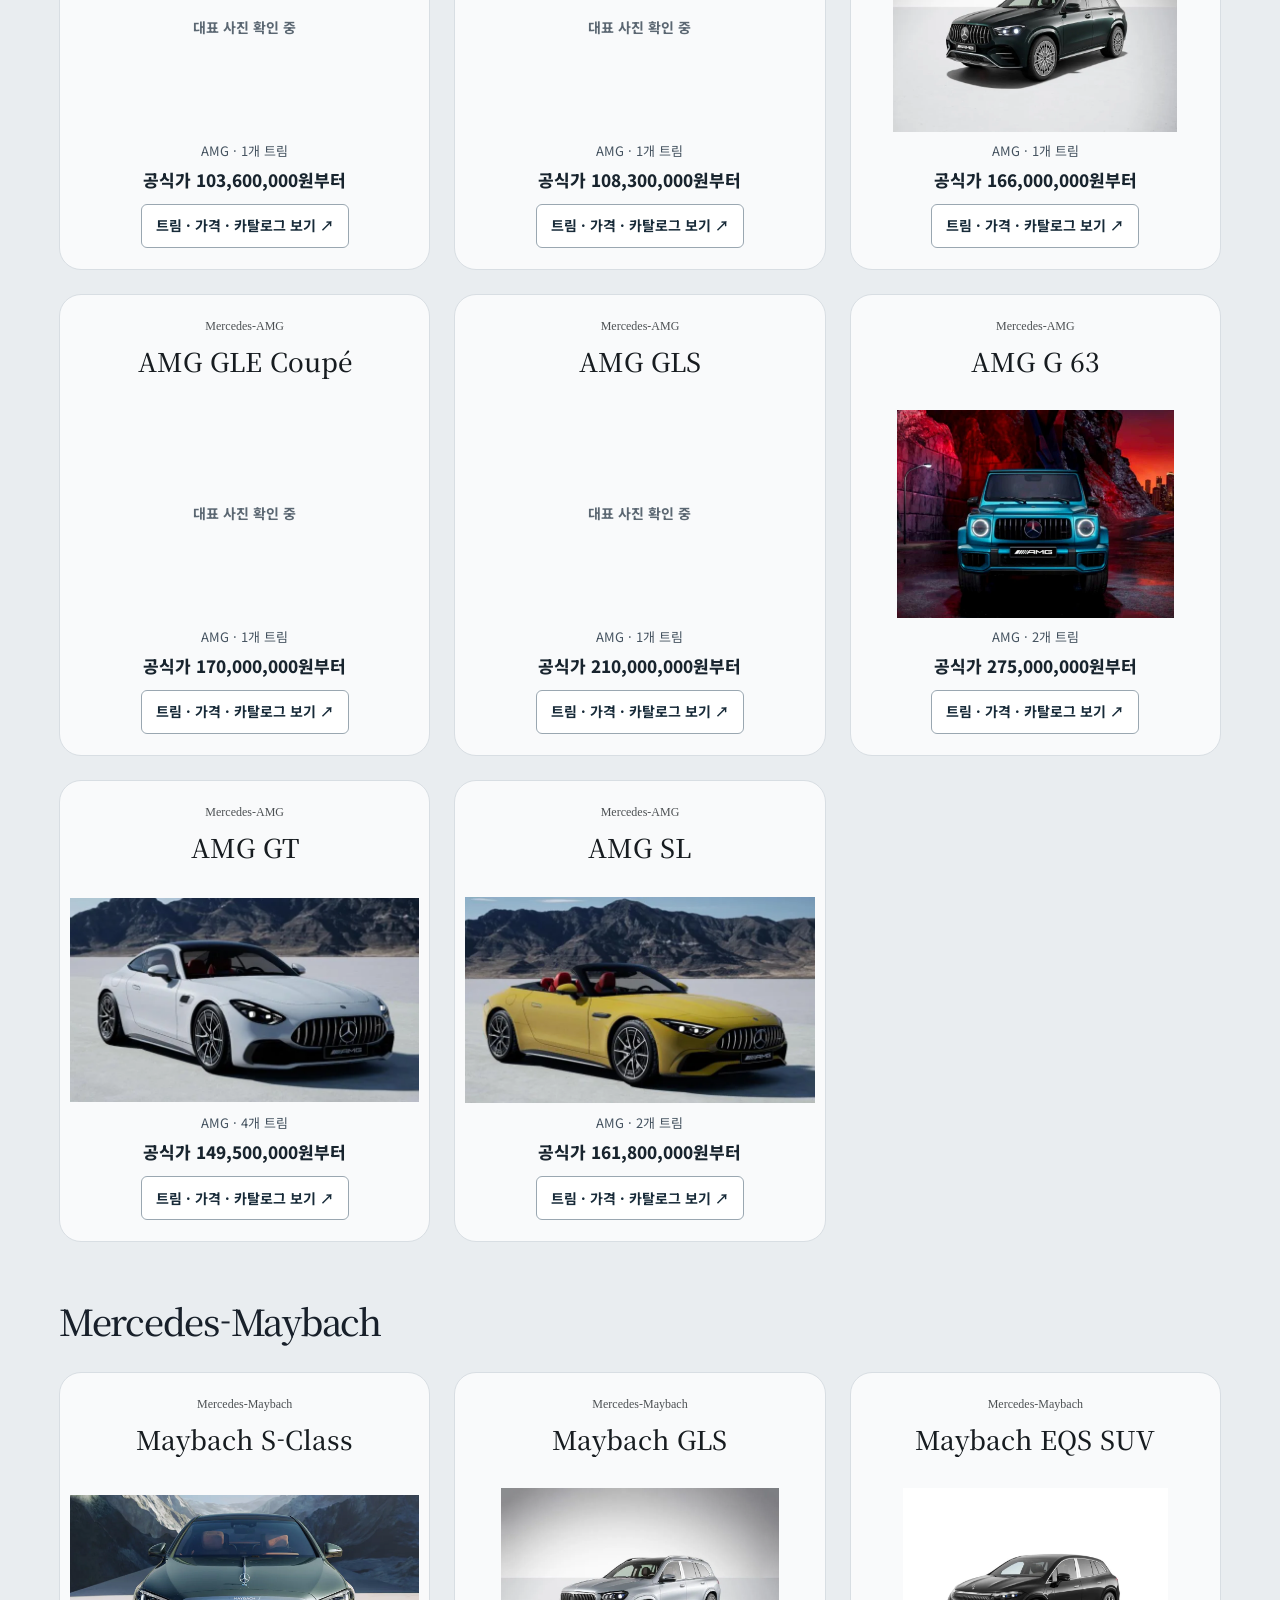
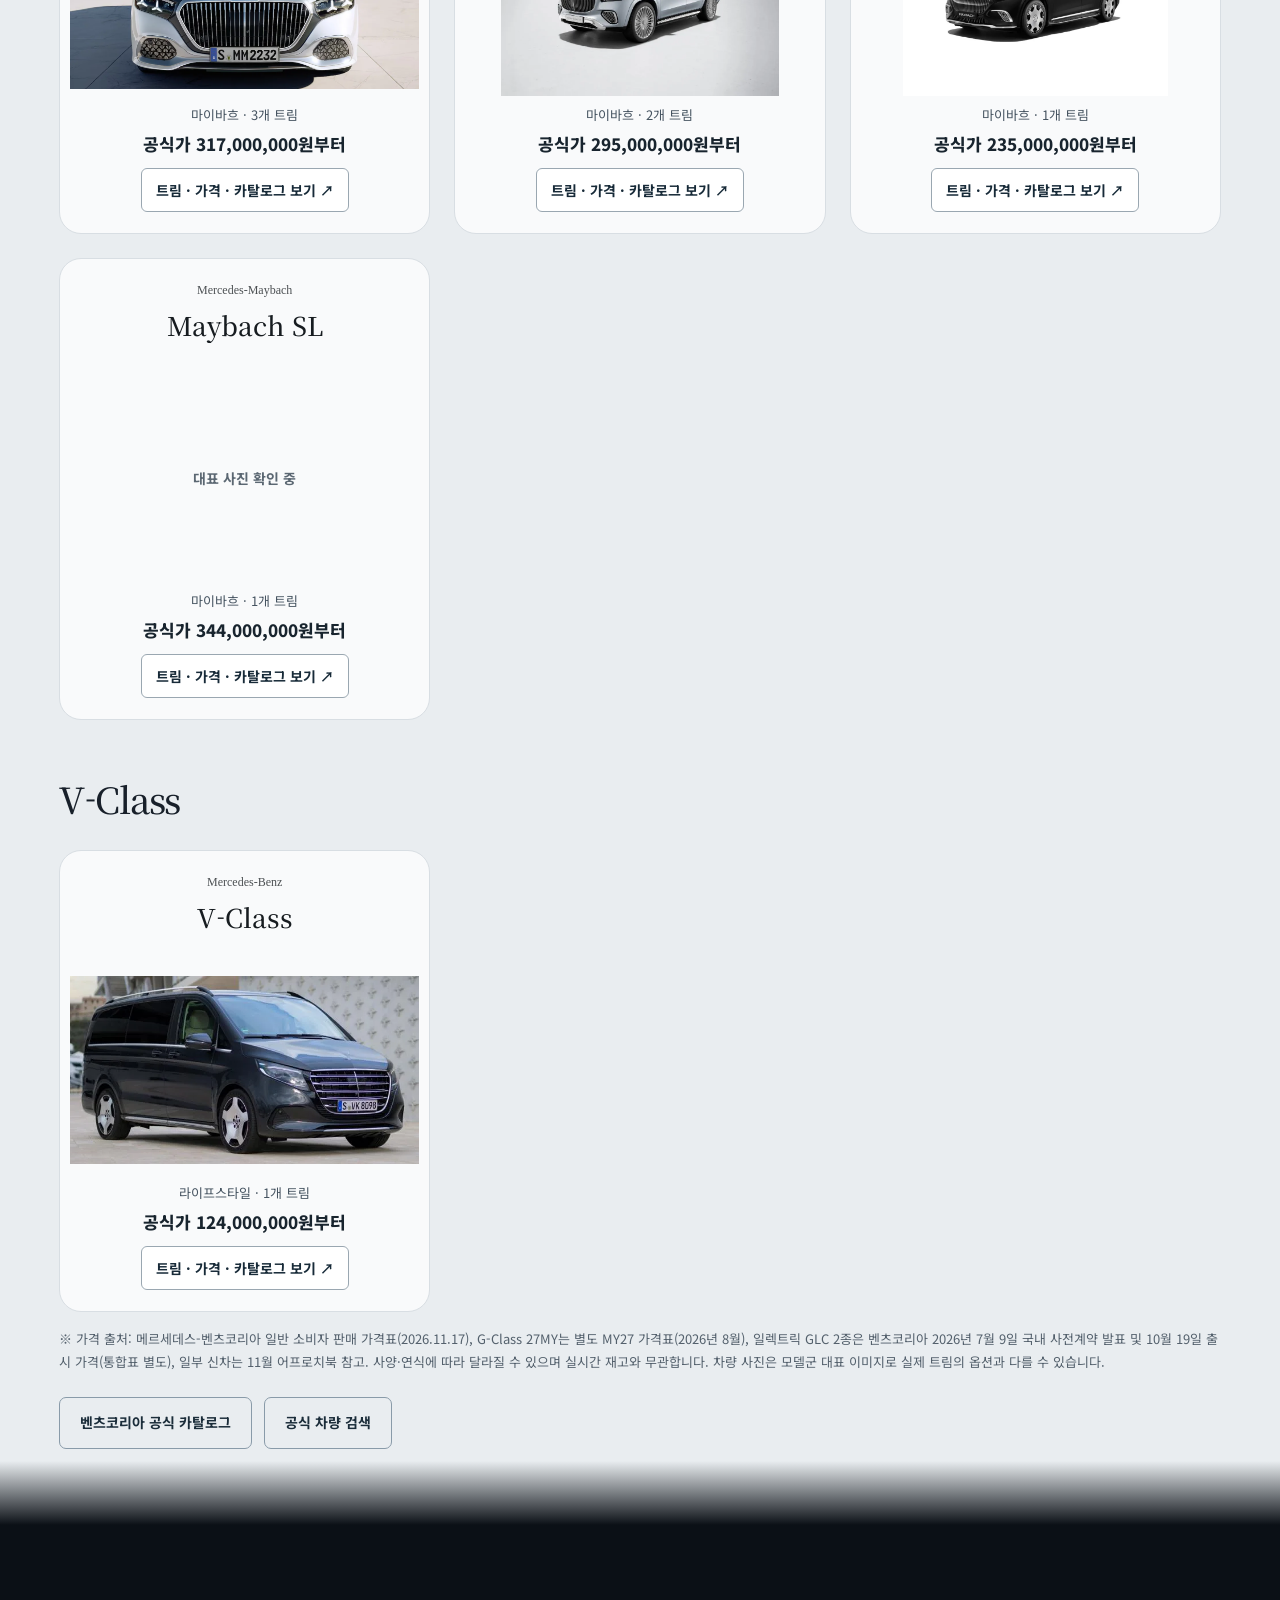
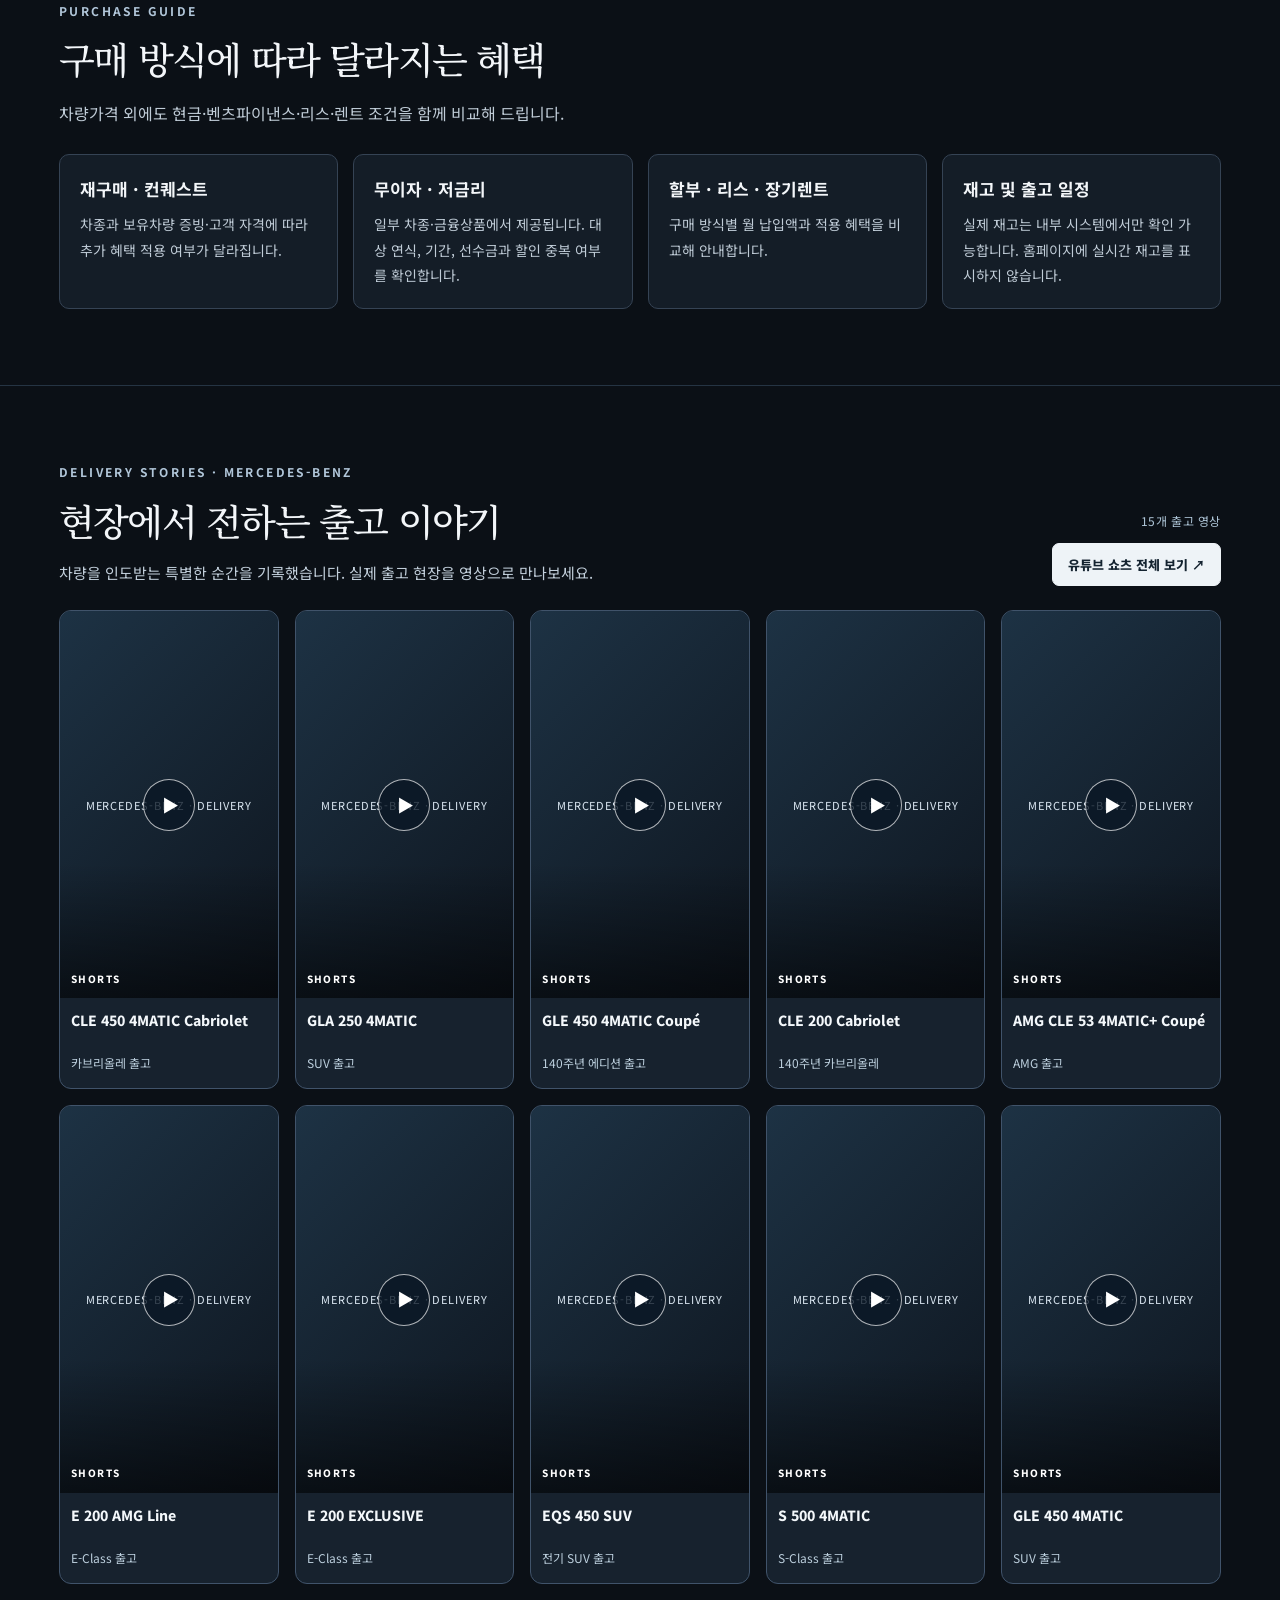
==== commit a0418365: "feat: add only the approved 전 차종 어프로치북 homepage button" ====
--- a/index.html
+++ b/index.html
@@ -66,7 +66,7 @@
 </script>
 </head><body>
 <header><div class="wrap head"><a class="logo" href="#top">Mercedes-Benz<small>의정부 전시장 · 김중모 차장 개인 안내 페이지</small></a><nav aria-label="주 메뉴"><a href="#offers"><span data-copy="offers_nav">구매 혜택</span></a><a href="#new">신차 소식</a><a href="#models">전 차종·가격</a><a href="colors.html">외장·실내 컬러</a><a href="#story">출고 영상</a><a href="#contact">상담</a></nav><div class="header-visit" id="visitor-counter" aria-label="오늘 방문자 수" title="오늘 방문자"><span class="header-visit-label">오늘 방문자</span><strong id="vc-today" aria-live="polite">–</strong><span class="header-visit-unit">명</span></div></div></header>
-<main><section class="hero" id="top"><div class="wrap hero-grid"><div><div class="eyebrow">MERCEDES-BENZ · UIJEONGBU</div><h1>차량 선택부터 출고까지,<br>김중모 차장이 함께합니다.</h1><p>메르세데스-벤츠 의정부 전시장<br><span data-copy="hero_intro">전 차종 가격과 구매 혜택을 확인하고 상담해 주세요.</span></p><div class="btns"><a class="btn primary" href="#offers"><span data-copy="offers_button">추천 혜택</span></a><a class="btn" href="#models">전 차종 가격 보기</a><a class="btn" href="colors.html">전 차종 컬러 가이드</a></div></div><figure class="hero-photo"><img src="images/kim-jungmo.jpg" alt="메르세데스-벤츠 의정부 전시장 김중모 차장과 S클래스 차량이 함께 나온 실제 사진" width="1274" height="806" fetchpriority="high"><figcaption>김중모 차장 · 의정부 전시장 실제 촬영 사진 (사진 속 S-Class는 촬영 당시 모델)</figcaption></figure></div></section>
+<main><section class="hero" id="top"><div class="wrap hero-grid"><div><div class="eyebrow">MERCEDES-BENZ · UIJEONGBU</div><h1>차량 선택부터 출고까지,<br>김중모 차장이 함께합니다.</h1><p>메르세데스-벤츠 의정부 전시장<br><span data-copy="hero_intro">전 차종 가격과 구매 혜택을 확인하고 상담해 주세요.</span></p><div class="btns"><a class="btn primary" href="#offers"><span data-copy="offers_button">추천 혜택</span></a><a class="btn" href="#models">전 차종 가격 보기</a><a class="btn" href="colors.html">전 차종 컬러 가이드</a><a class="btn" href="approach/" aria-label="전 차종 어프로치북 열기">전 차종 어프로치북</a></div></div><figure class="hero-photo"><img src="images/kim-jungmo.jpg" alt="메르세데스-벤츠 의정부 전시장 김중모 차장과 S클래스 차량이 함께 나온 실제 사진" width="1274" height="806" fetchpriority="high"><figcaption>김중모 차장 · 의정부 전시장 실제 촬영 사진 (사진 속 S-Class는 촬영 당시 모델)</figcaption></figure></div></section>
 <section class="section" id="offers"><div class="wrap"><div class="eyebrow"><span data-copy="offers_eyebrow">PURCHASE OFFERS</span></div><h2><span data-copy="offers_title">특별히 눈여겨볼 차량</span></h2><p class="section-intro">가장 눈여겨볼 특별 조건부터 신형 세단·SUV·전기차 혜택까지 확인하세요. 현금과 벤츠파이낸스 조건을 구분해 안내합니다.</p><p class="muted-note" id="content-status" role="status">차량 가격과 구매 혜택 정보를 불러오는 중입니다.</p><div class="promos" id="promos"></div><div class="offer-follow"><strong>내가 원하는 차종은 할인율이 얼마나 될까요?</strong><p>전 차종의 공식 가격은 아래에서 확인하고, 실제 적용 할인과 금융 조건은 김중모 차장에게 문의해 주세요.</p><a class="btn primary" href="sms:01047250270">차종별 견적 문의</a></div><p class="muted-note" data-copy="promotion_disclaimer">구매 혜택과 금융 조건은 상담으로 확인해 주세요.</p></div></section>
 <section class="section new-section" id="new"><div class="wrap"><div class="eyebrow">NEW ARRIVALS · 2026/2027</div><h2>새롭게 만나는 메르세데스-벤츠</h2><p class="section-intro">국내 공식 출시 신차와 출시 예정 차종을 구분해 안내합니다. 2026년 11월 17일 기준 공식 판매가격을 확인해 보세요.</p><div class="launch-grid">
 <article class="launch"><img loading="lazy" src="images/official-gallery/gle-27my.webp" alt="27년식 신형 GLE 공식 대표 이미지"><div><small>NEW · 27MY · 출시 완료</small><h3>신형 GLE</h3><p>GLE 450 4MATIC AMG Line · 2026.11.17 공식 가격 기준</p><strong>1억 3,670만원</strong><a href="#models" data-find="GLE">차종·가격 살펴보기 →</a></div></article>
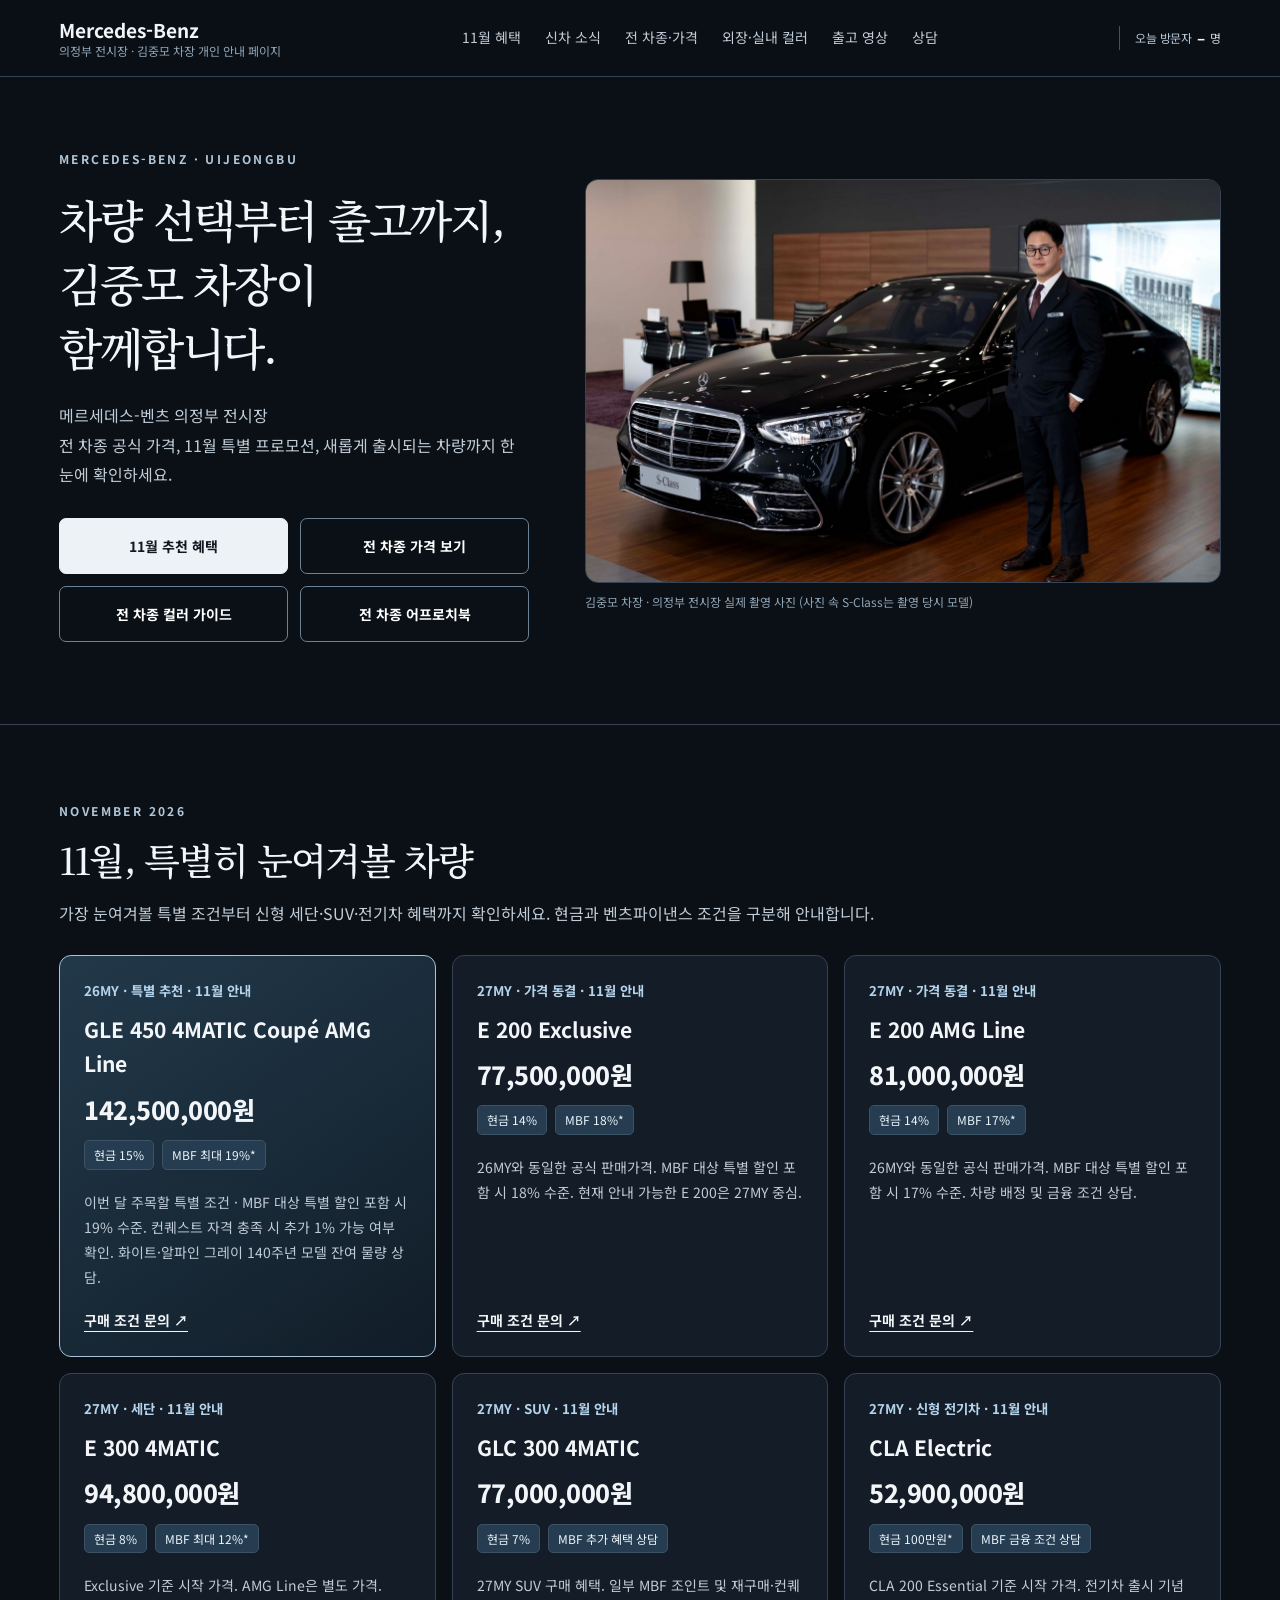
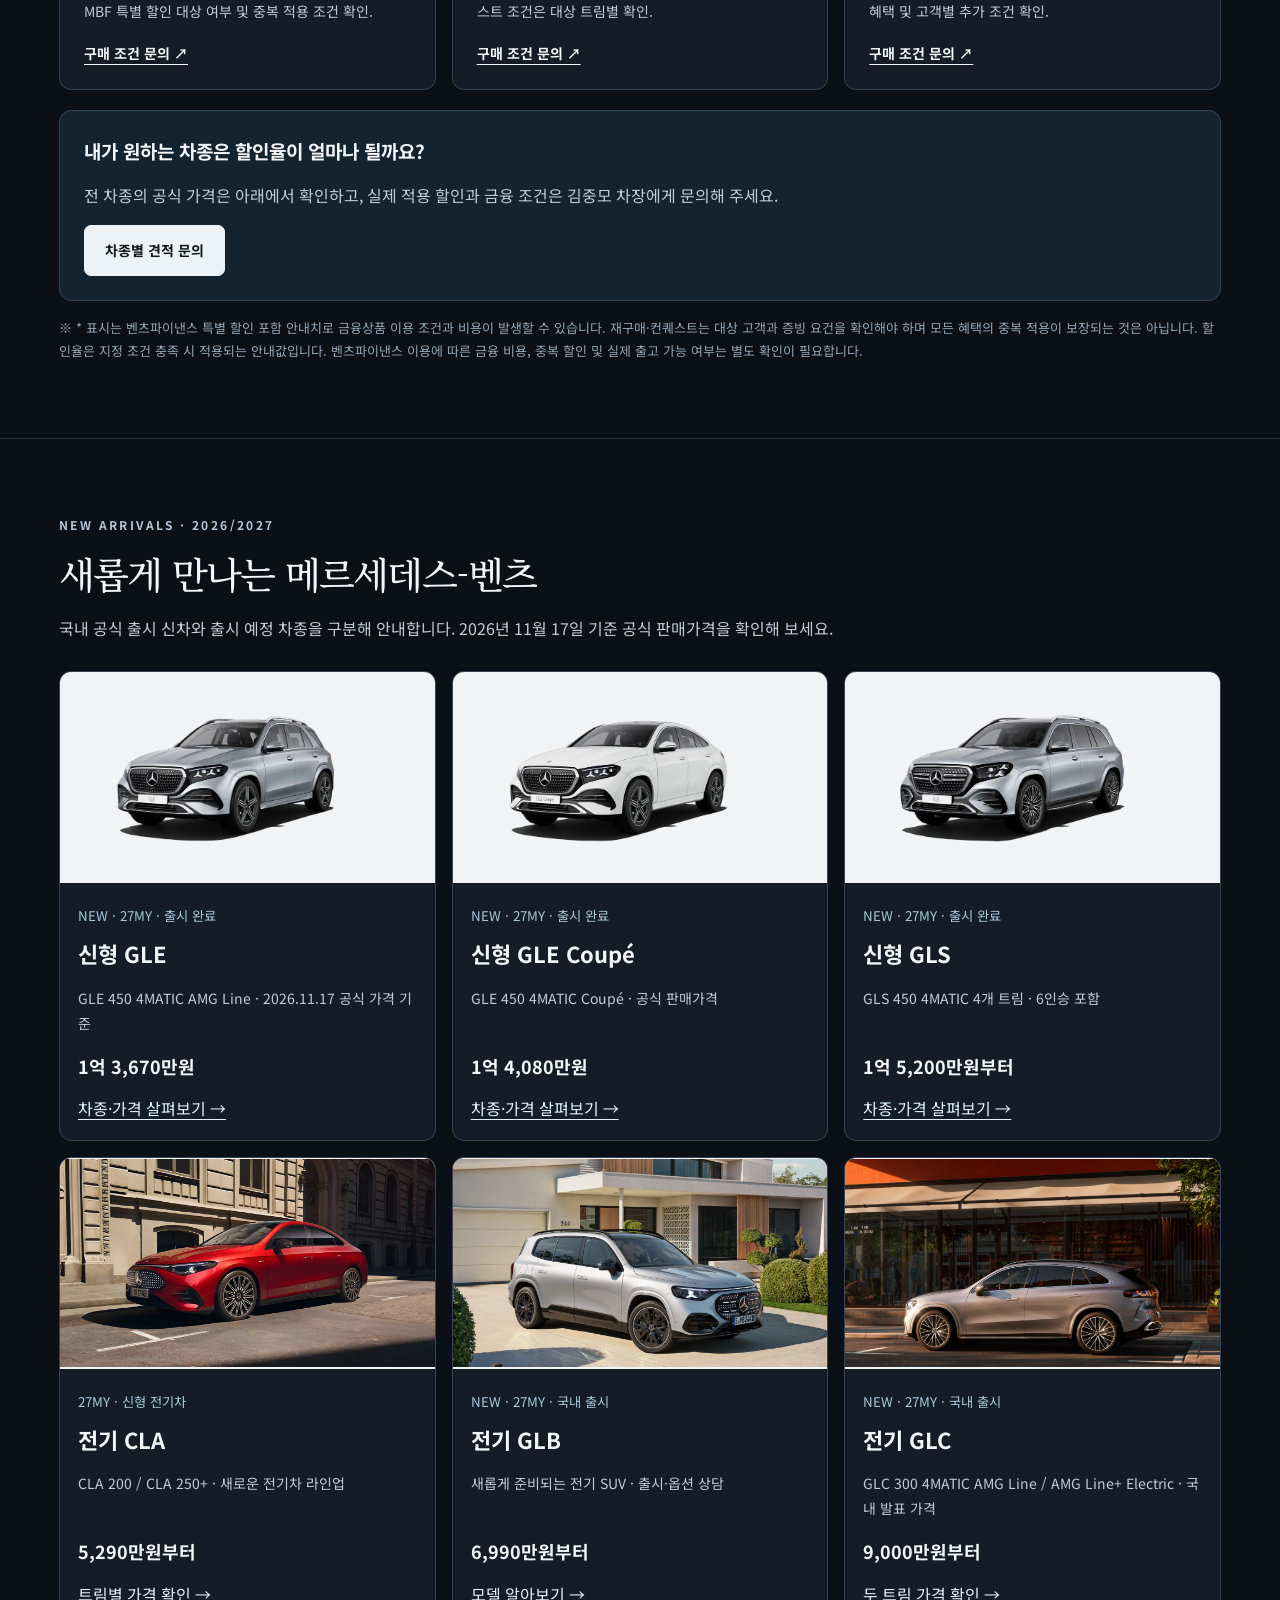
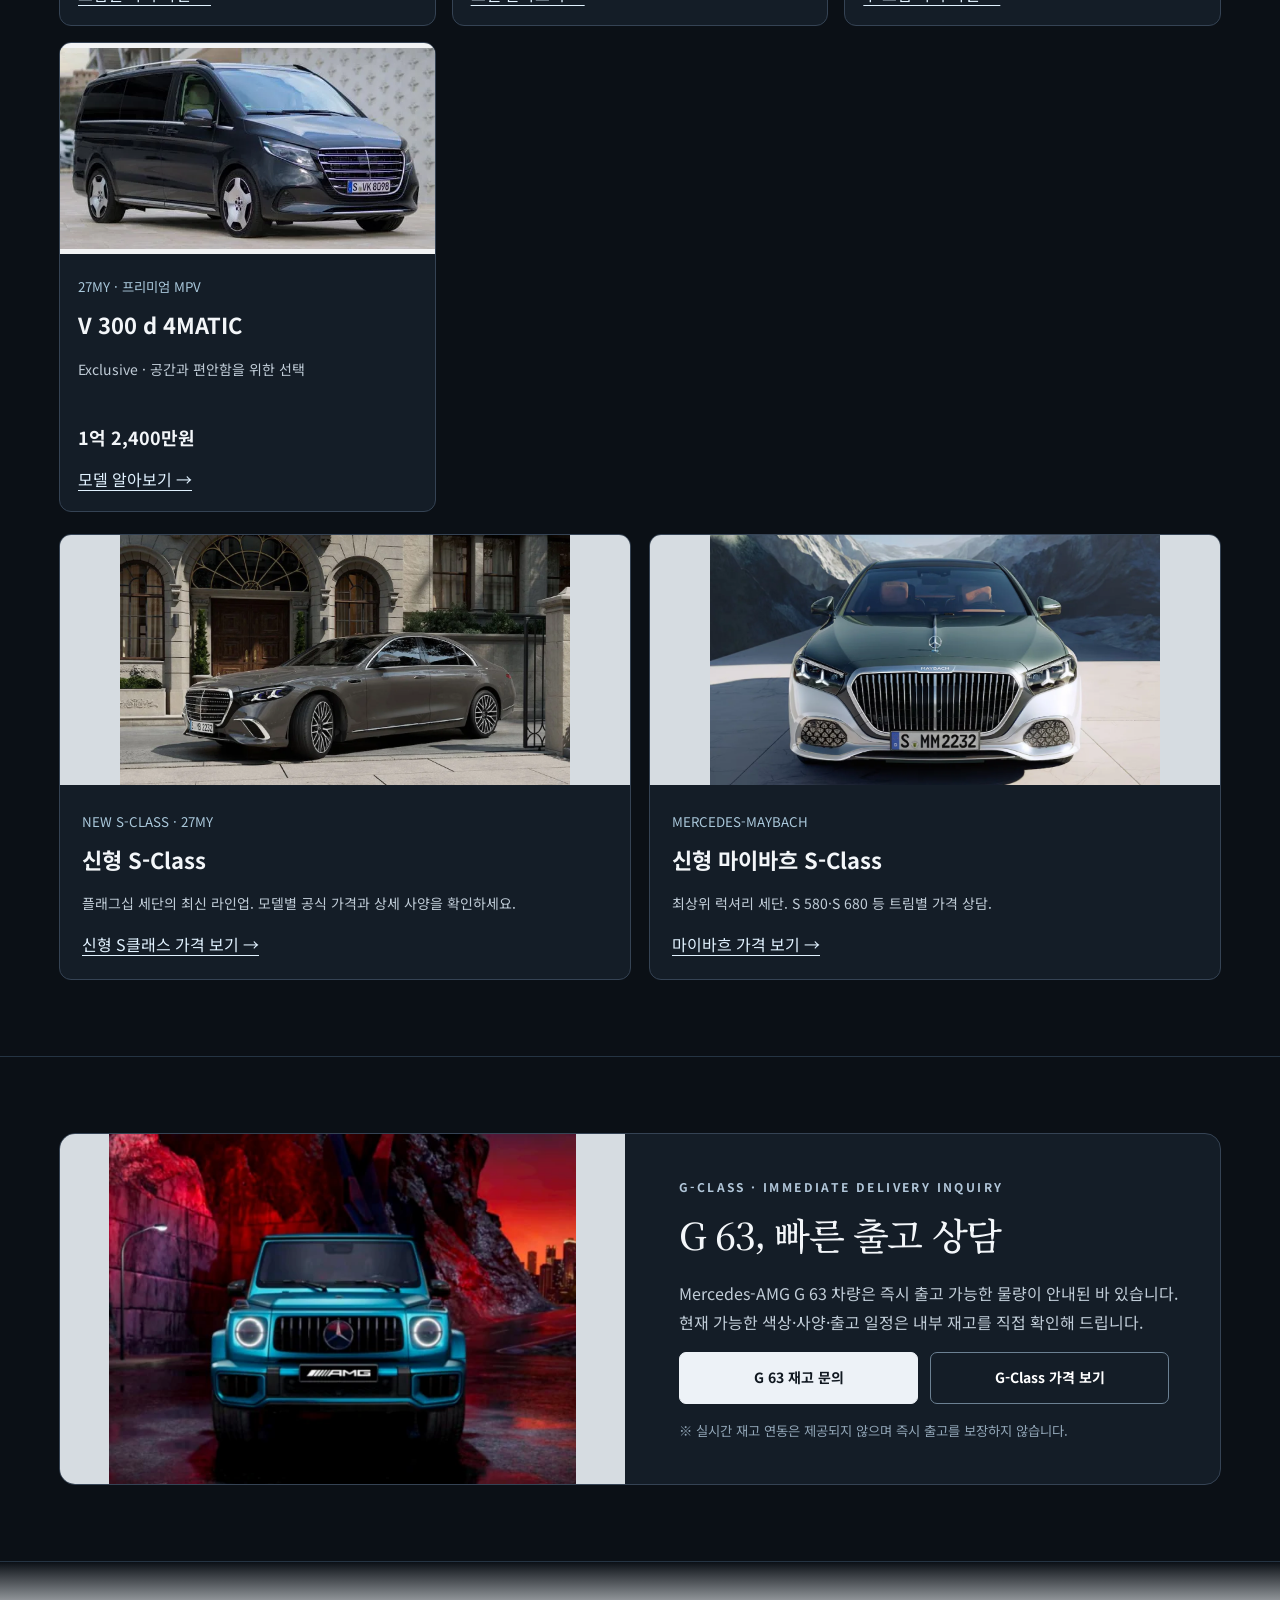
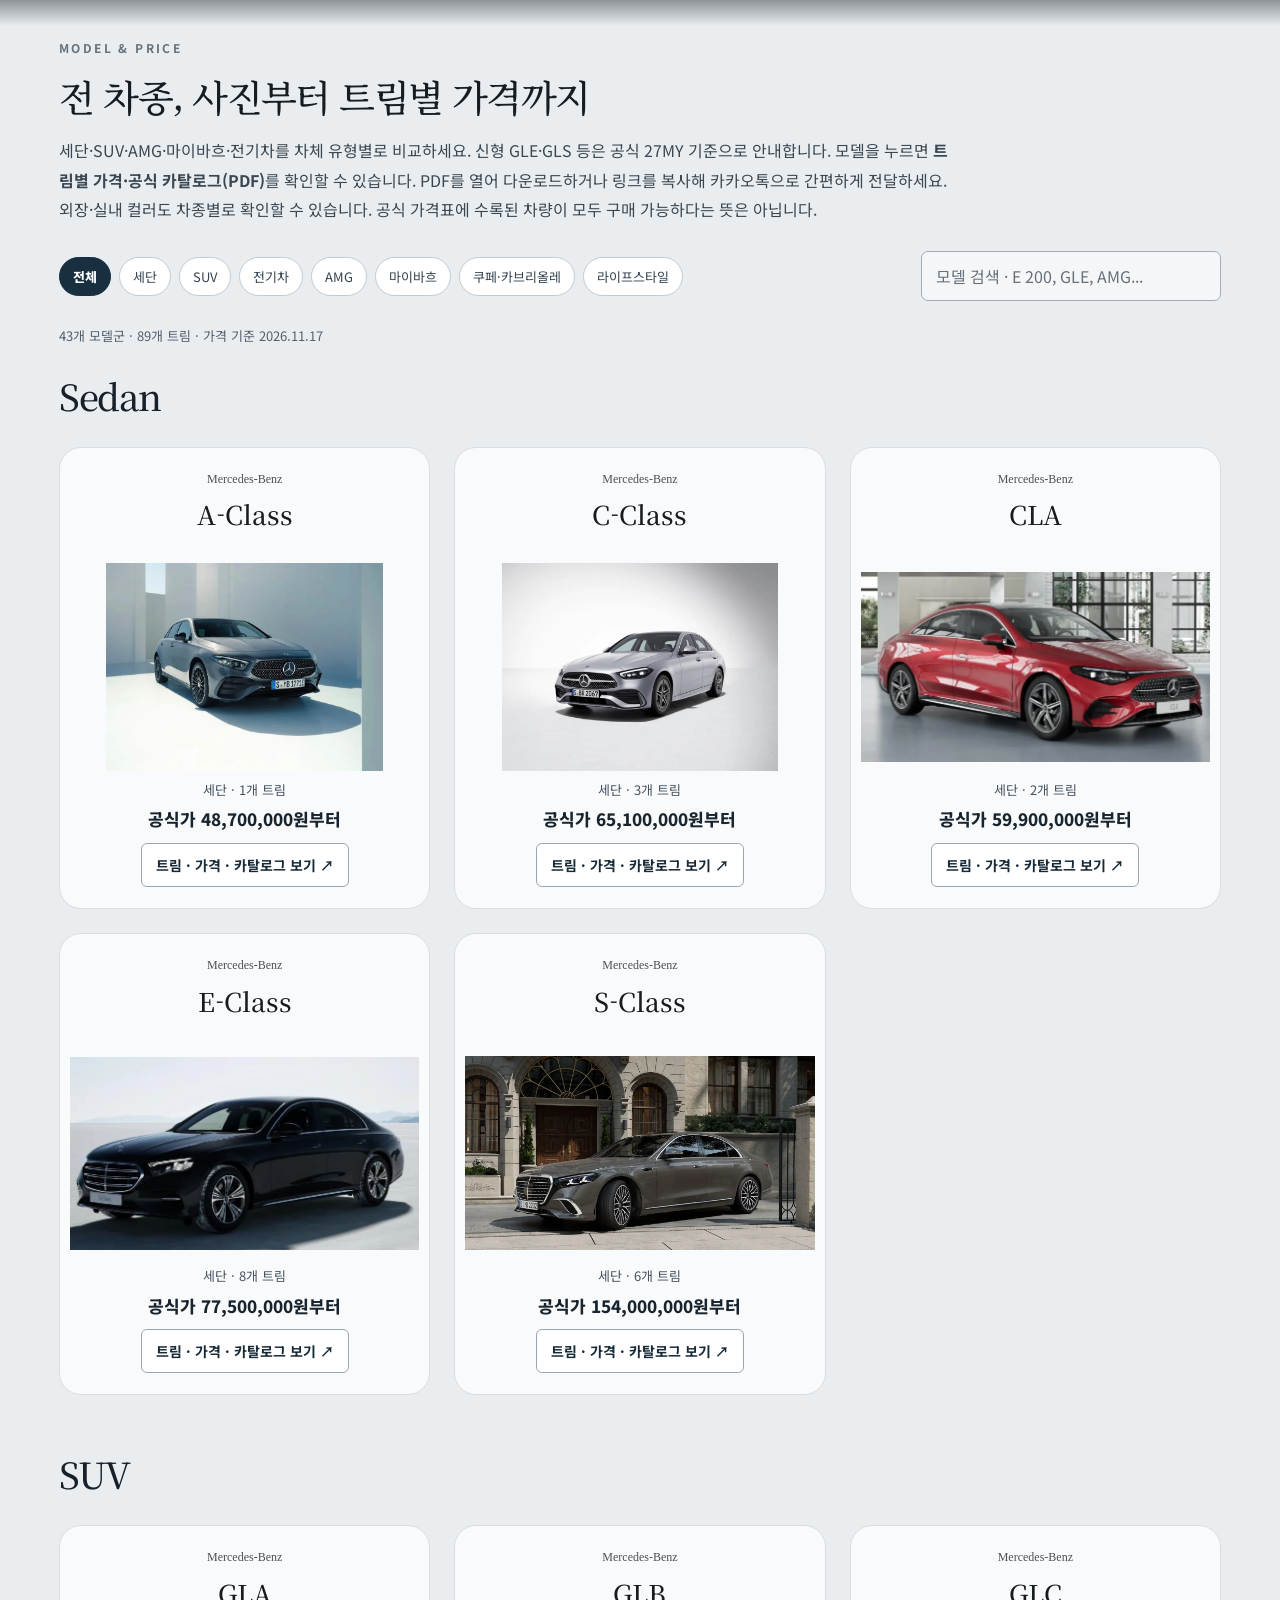
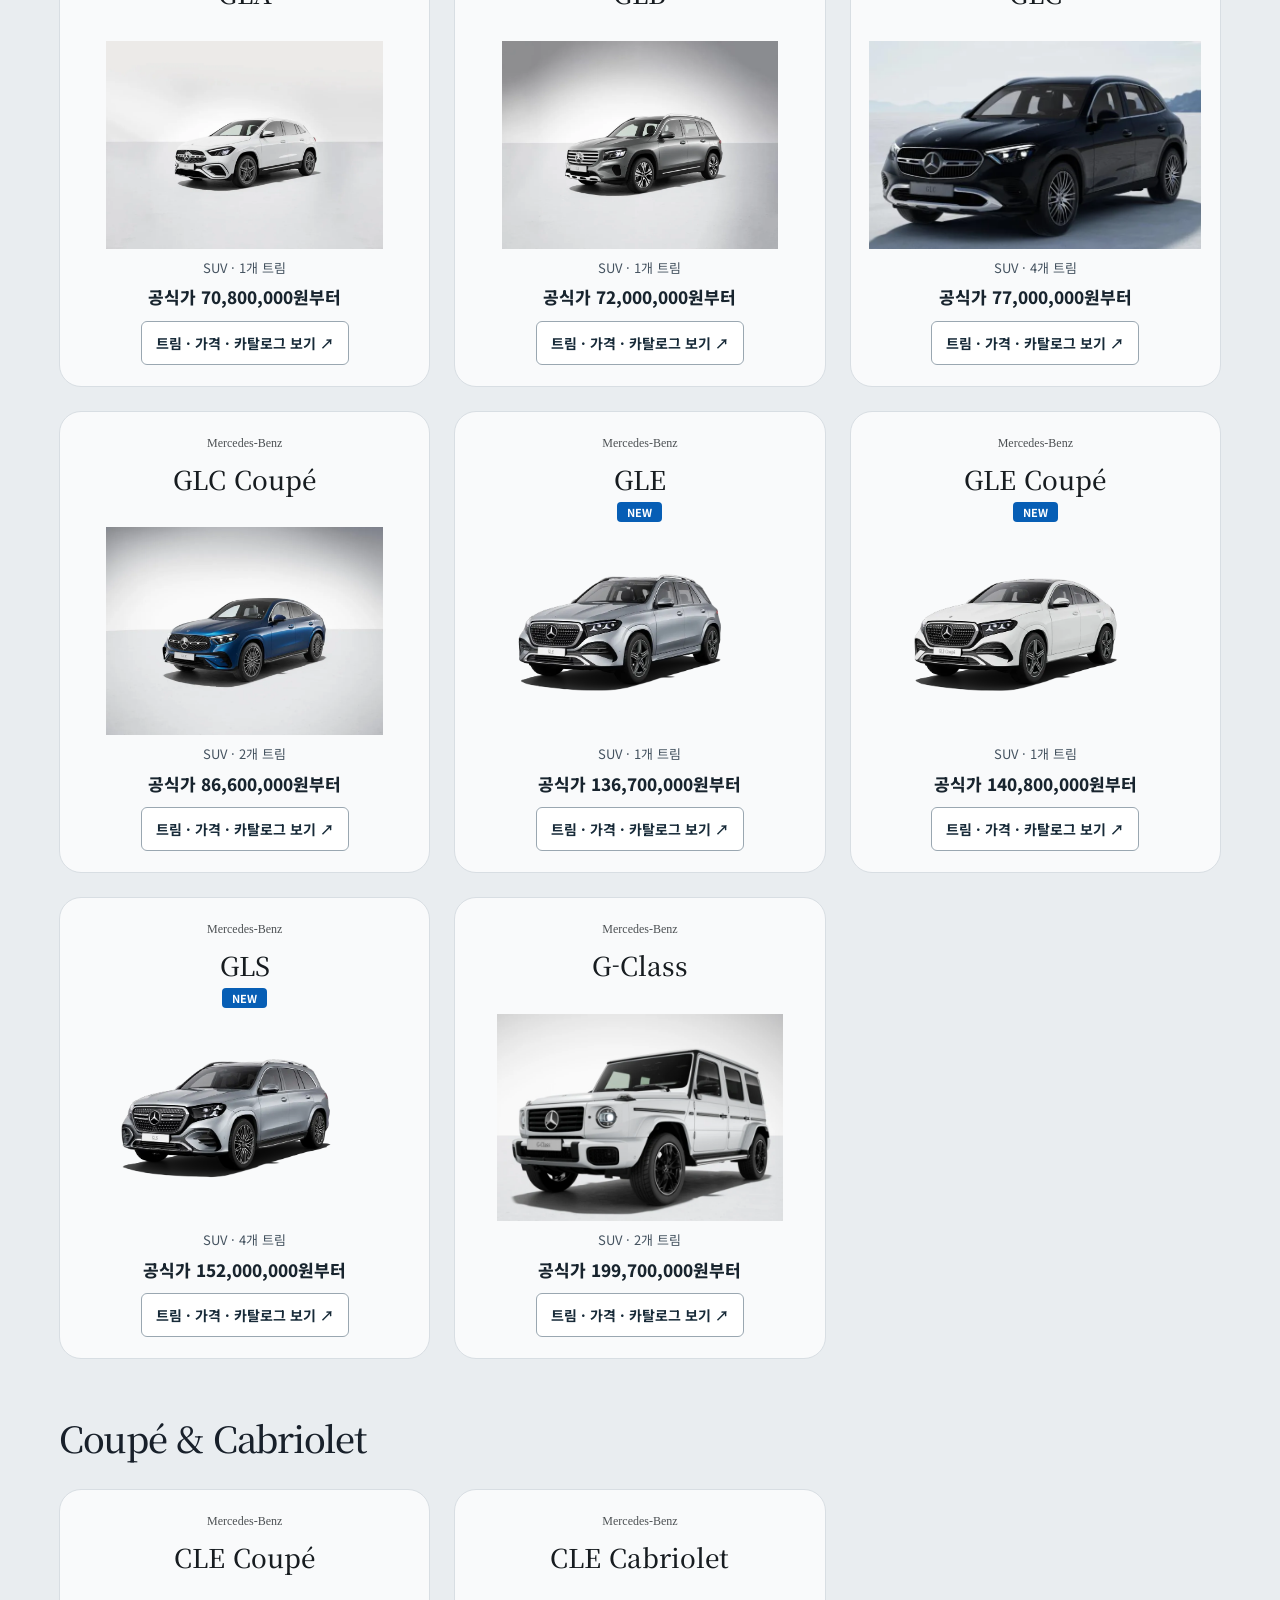
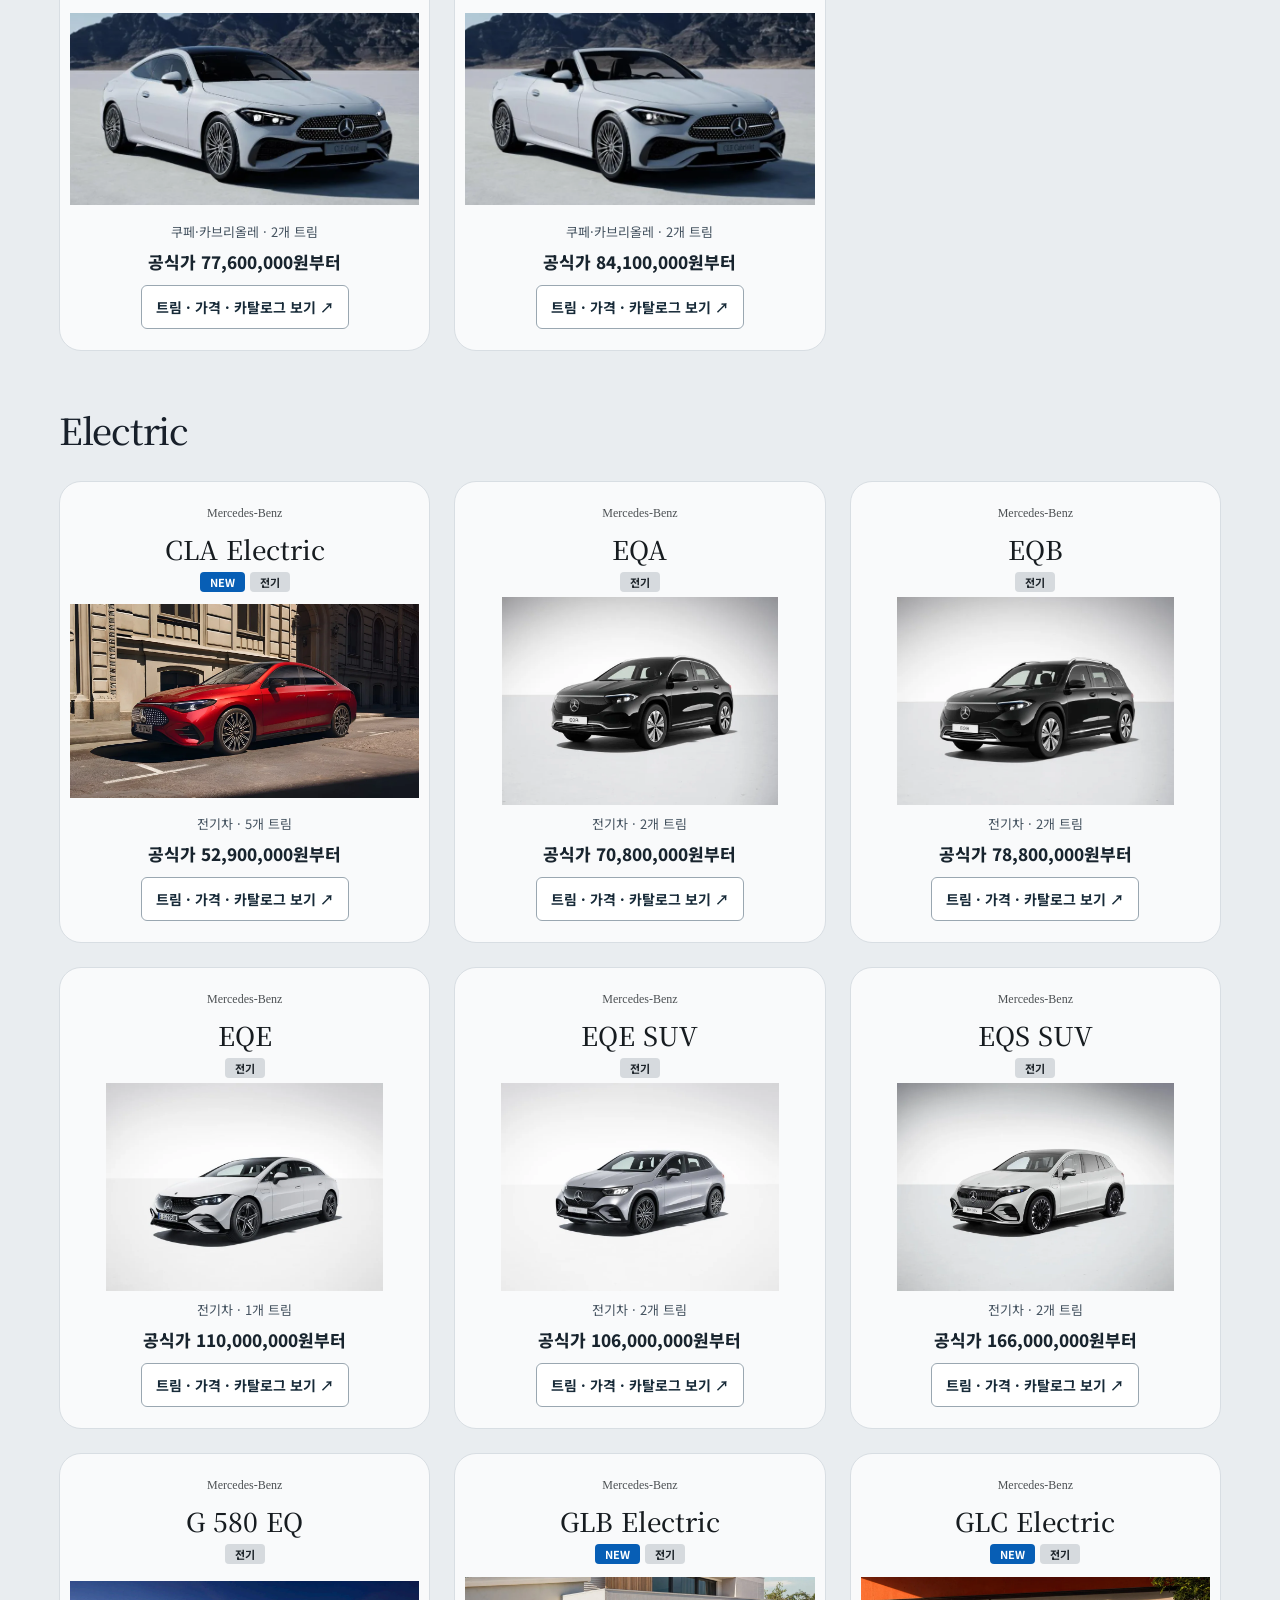
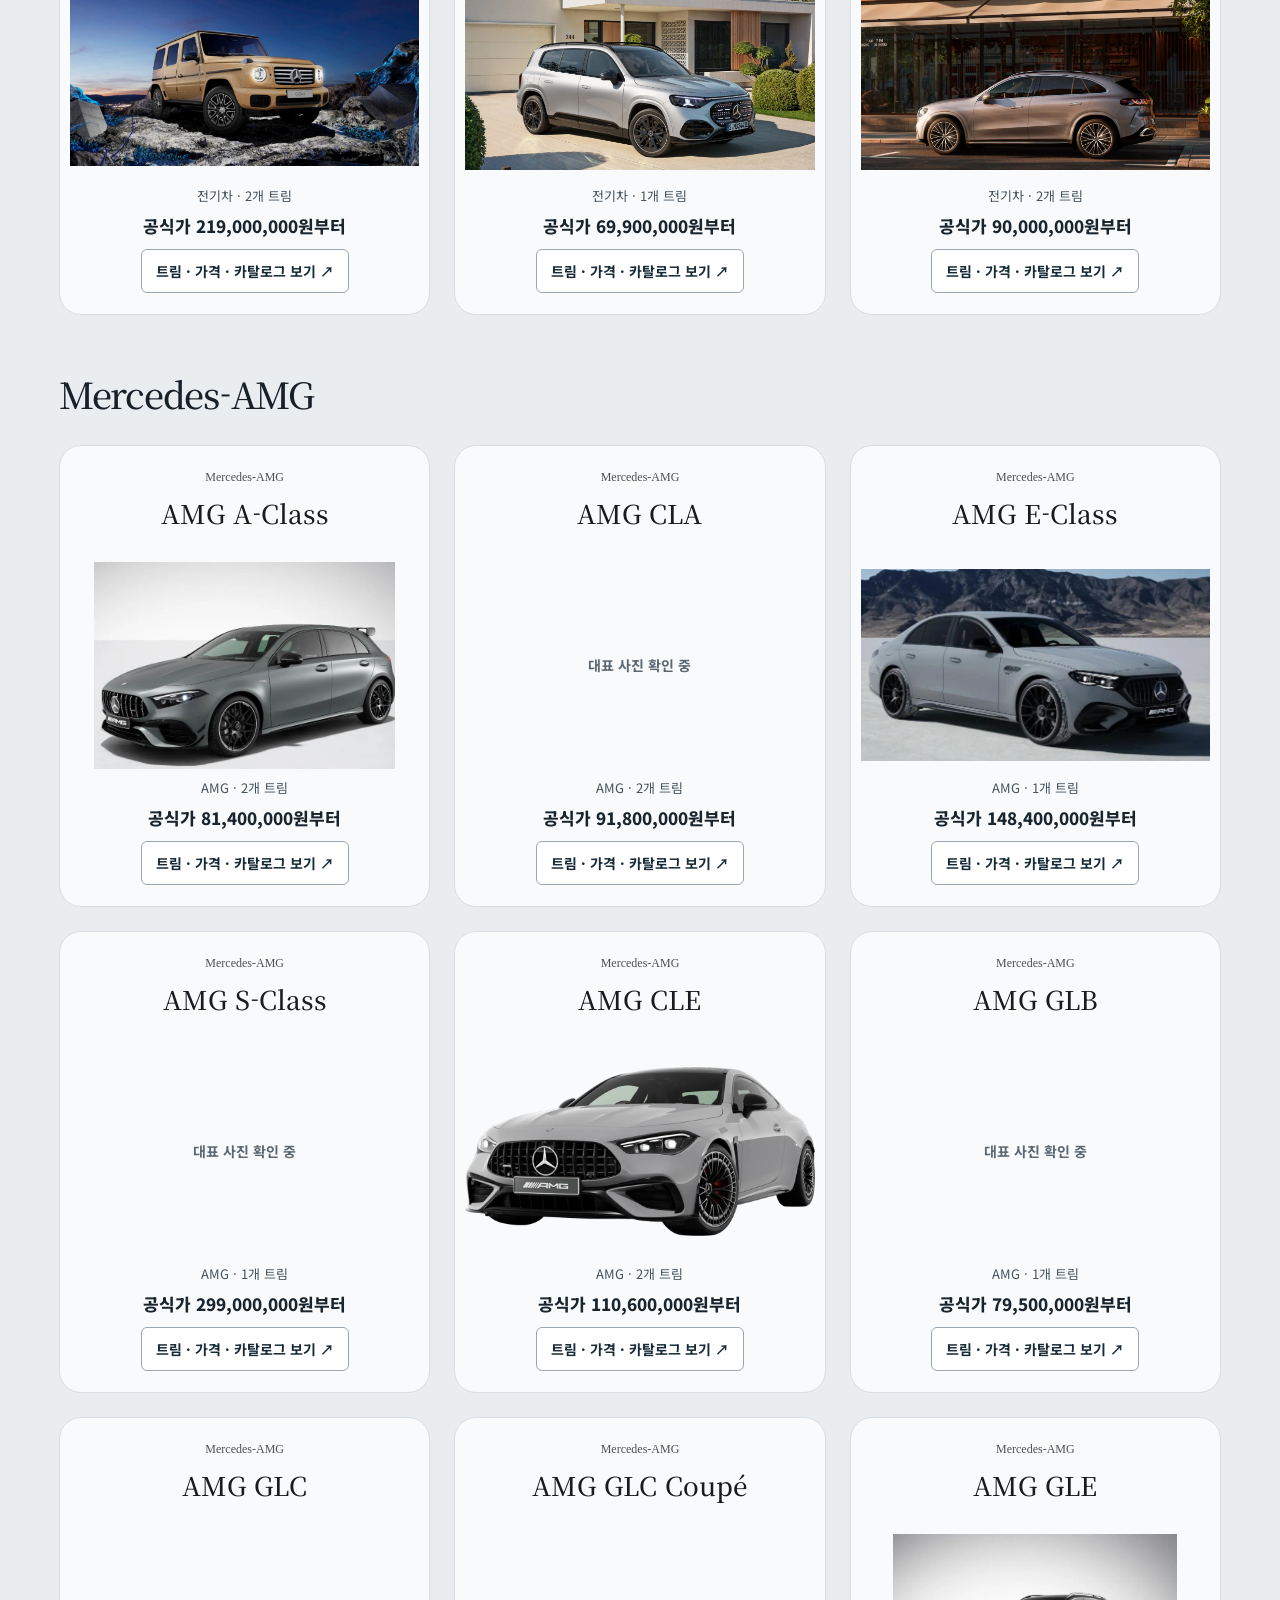
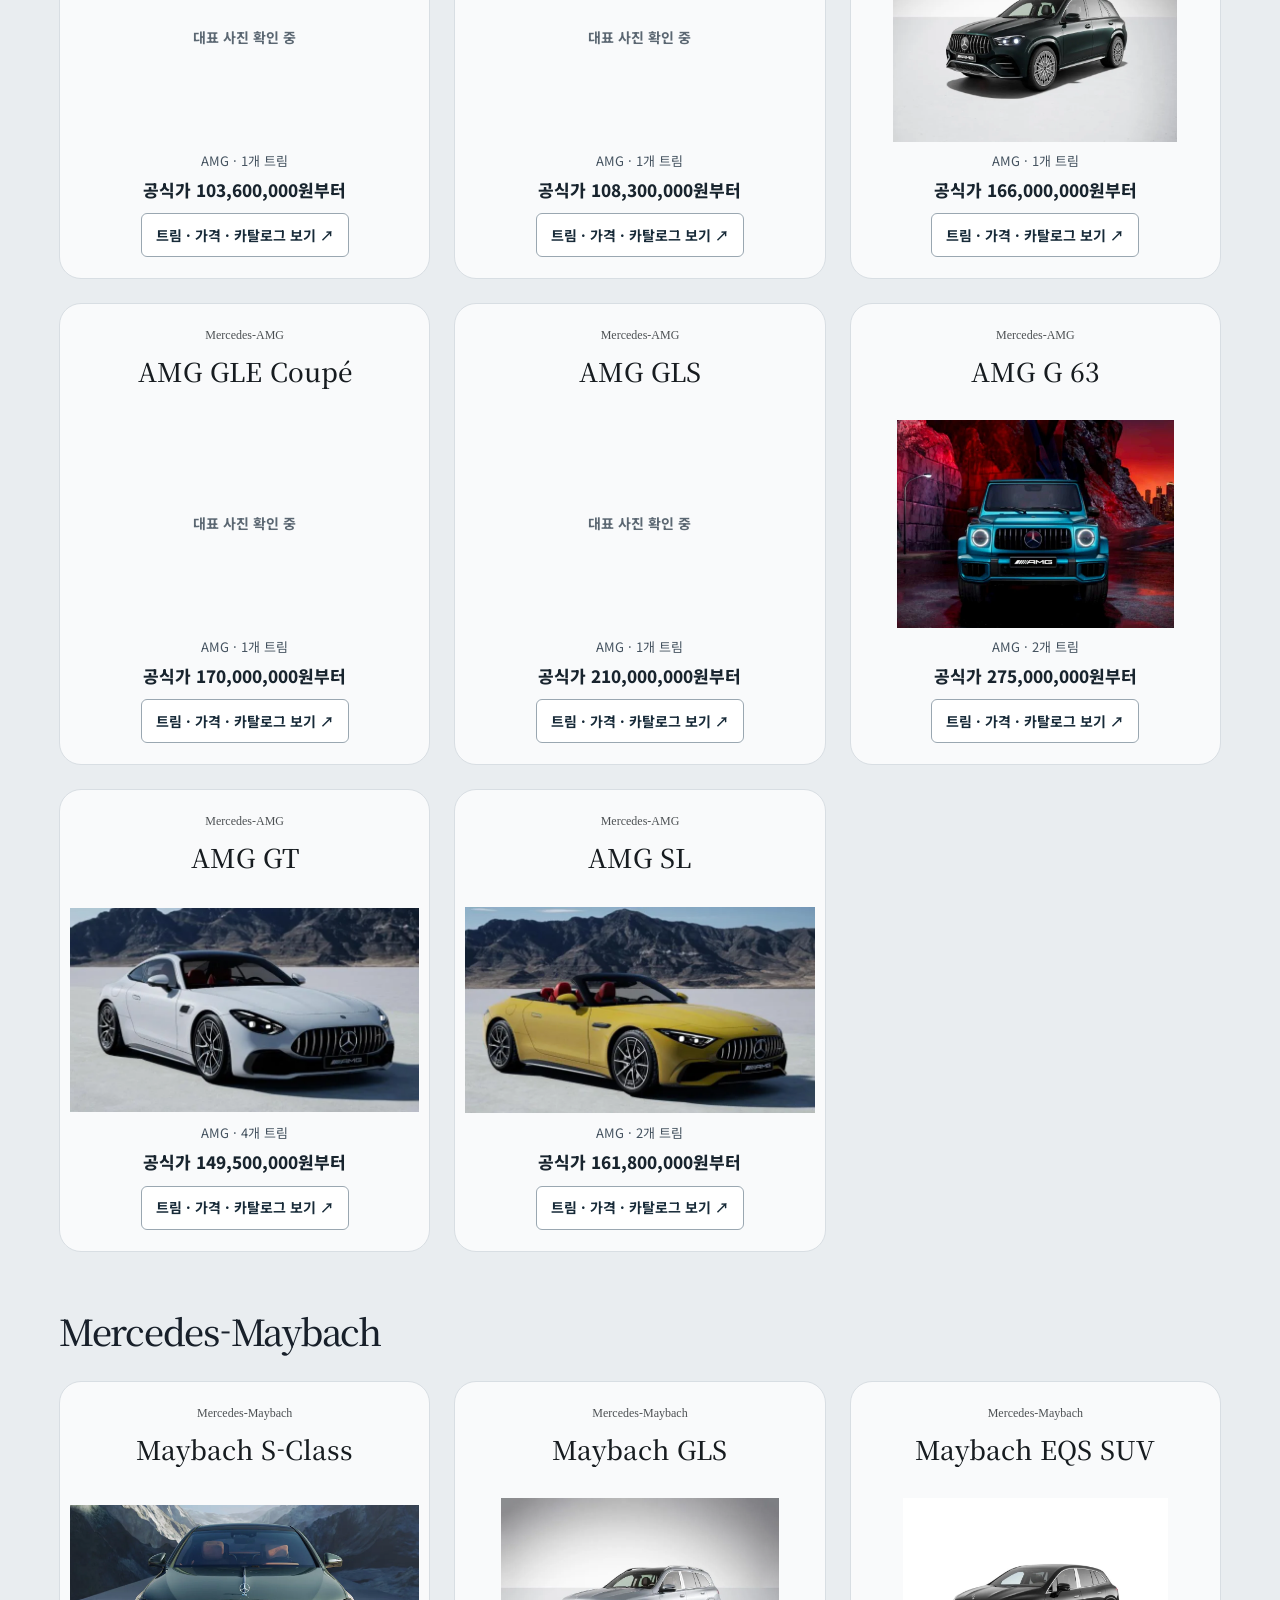
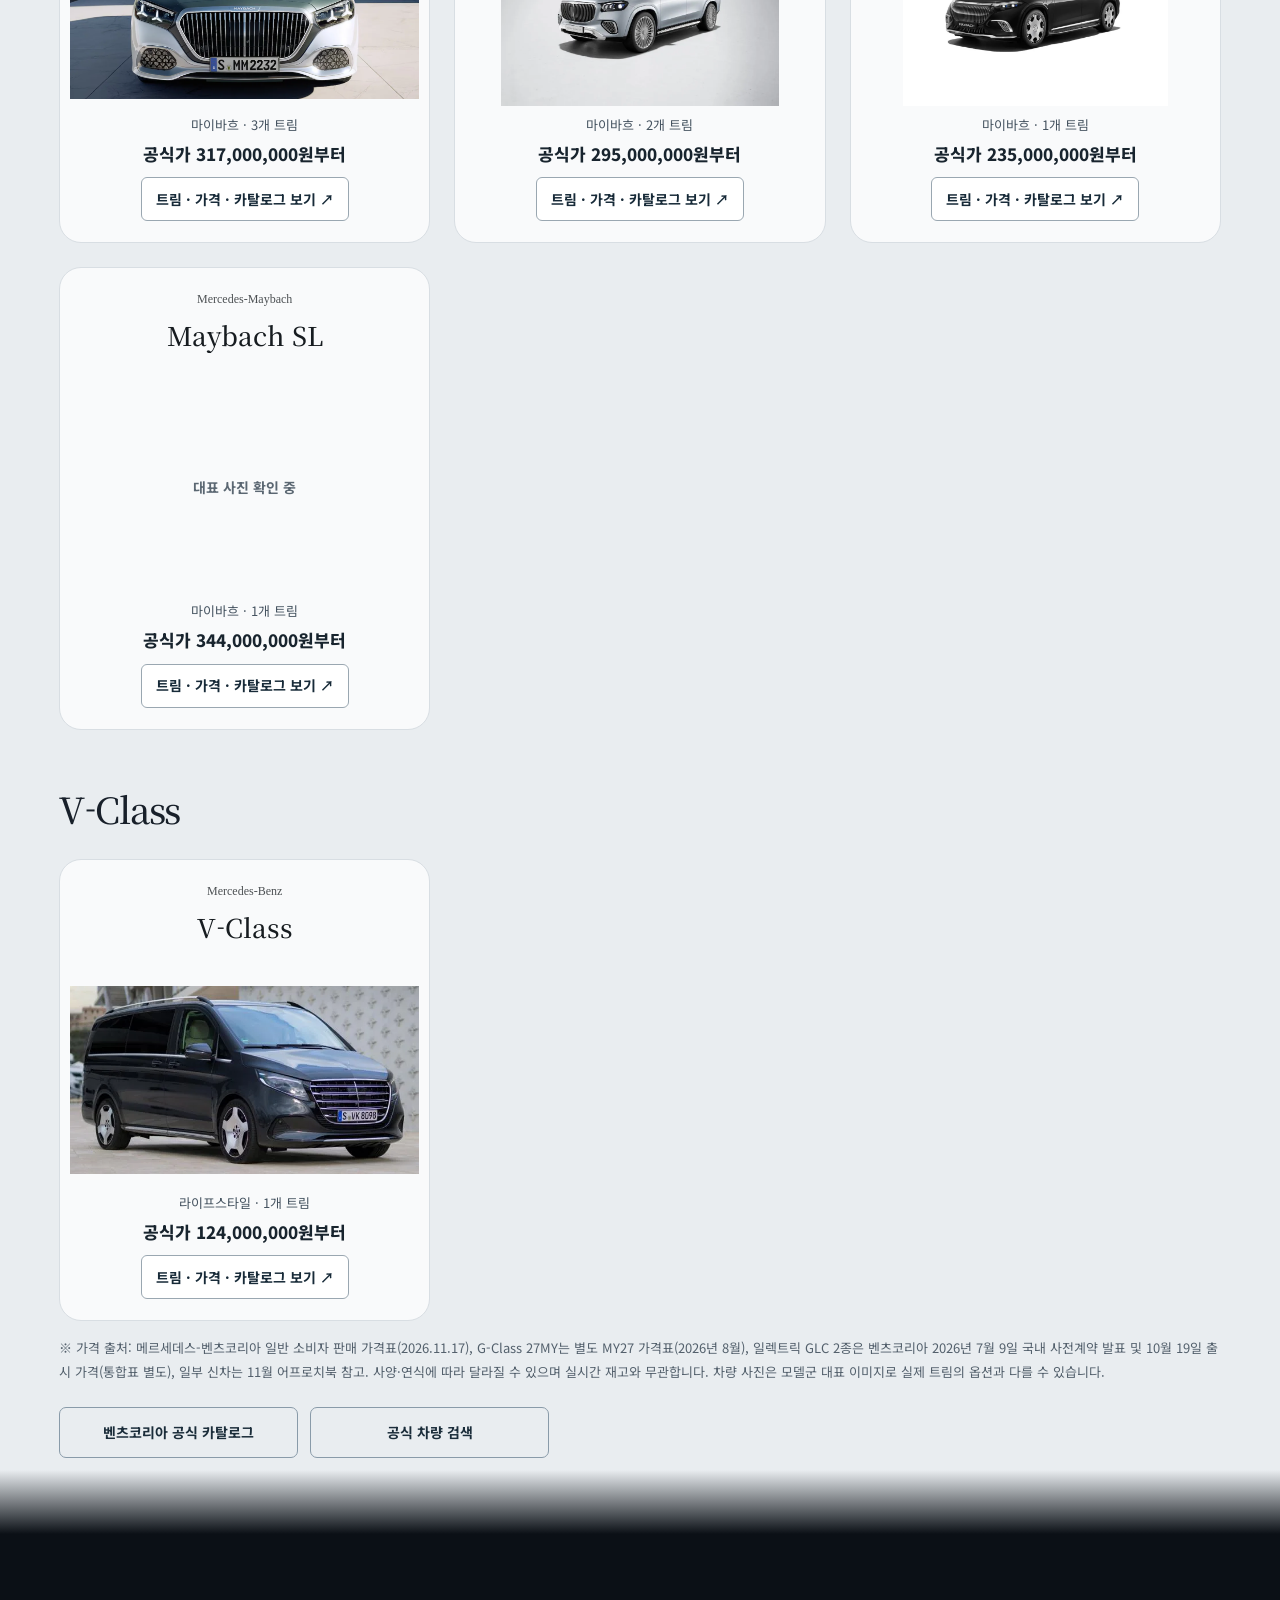
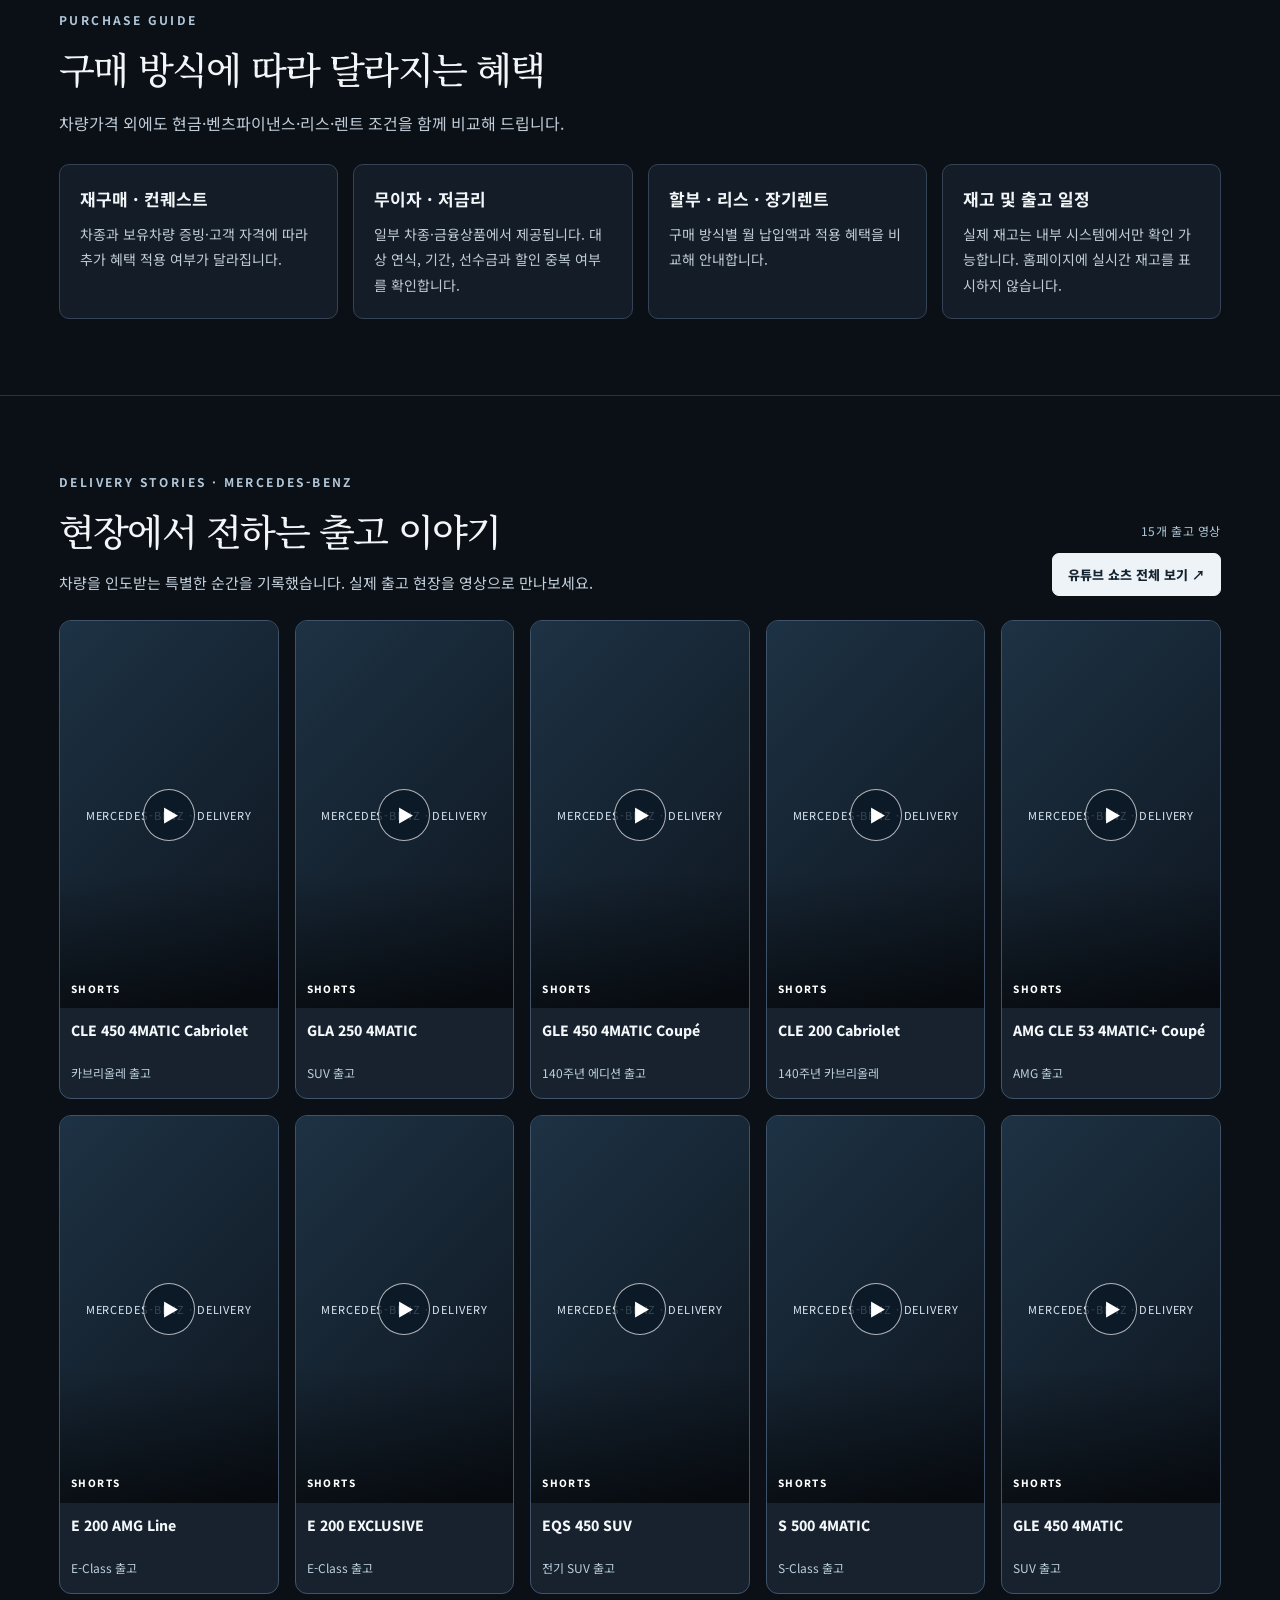
==== commit 76380161: "style: arrange four hero navigation buttons in a balanced 2-by-2 grid" ====
--- a/index.html
+++ b/index.html
@@ -1,7 +1,7 @@
 <!doctype html><html lang="ko"><head><meta charset="utf-8"><meta name="viewport" content="width=device-width,initial-scale=1"><meta name="description" content="메르세데스-벤츠 의정부 전시장 김중모 차장 개인 안내 페이지. 차량 정보 및 구매 상담." data-copy="meta_description"><title>Mercedes-Benz 의정부 | 김중모 차장</title>
 <link rel="preconnect" href="https://fonts.googleapis.com"><link rel="preconnect" href="https://fonts.gstatic.com" crossorigin><link href="https://fonts.googleapis.com/css2?family=Noto+Sans+KR:wght@400;500;600;700;800&amp;family=Noto+Serif+KR:wght@400;500;600&amp;display=swap" rel="stylesheet">
 <style>
-:root{color-scheme:dark;--bg:#0b1016;--panel:#141d27;--panel2:#1a2632;--line:#354354;--ink:#f3f6f9;--sub:#c0ccd7;--muted:#91a5b6;--accent:#d8e6f2}*{box-sizing:border-box}html{scroll-behavior:smooth}body{margin:0;background:var(--bg);color:var(--ink);font-family:Arial,'Apple SD Gothic Neo','Malgun Gothic',sans-serif;line-height:1.65}a{color:inherit;text-decoration:none}button,input{font:inherit}button{cursor:pointer}button:focus-visible,a:focus-visible,input:focus-visible{outline:3px solid #90caff;outline-offset:3px}.wrap{max-width:1180px;margin:auto;padding:0 24px}header{position:sticky;top:0;z-index:30;background:#0b1016ee;border-bottom:1px solid var(--line);backdrop-filter:blur(12px)}.head{min-height:76px;display:flex;justify-content:space-between;align-items:center;gap:24px}.logo{font-size:19px;font-weight:700;line-height:1.3}.logo small{display:block;color:var(--muted);font-size:12px;font-weight:400}nav{display:flex;gap:24px;flex-wrap:wrap}nav a{font-size:14px;color:var(--sub)}nav a:hover{color:white}.hero{padding:72px 0 82px;border-bottom:1px solid var(--line)}.hero-grid{display:grid;grid-template-columns:minmax(0,.87fr) minmax(0,1.13fr);gap:56px;align-items:center}.eyebrow{font-size:12px;letter-spacing:.2em;color:#b1c6d9;font-weight:700;text-transform:uppercase}.hero h1{font-size:clamp(36px,4.3vw,60px);line-height:1.22;letter-spacing:-.04em;margin:18px 0 22px}.hero p{font-size:17px;color:var(--sub);margin:0 0 28px}.btns{display:flex;gap:12px;flex-wrap:wrap}.btn{display:inline-flex;align-items:center;justify-content:center;padding:13px 20px;border:1px solid #6c8193;border-radius:7px;font-weight:700;font-size:14px;background:transparent;color:white}.btn.primary{background:#edf2f7;color:#101820;border-color:#edf2f7}.btn:hover{filter:brightness(1.15)}.hero-photo{margin:0}.hero-photo img{width:100%;height:auto;display:block;object-fit:contain;border-radius:13px;border:1px solid var(--line)}.hero-photo figcaption{font-size:12px;color:var(--muted);padding-top:9px}.section{padding:76px 0;border-bottom:1px solid #253443}.section h2{font-size:clamp(27px,3vw,37px);letter-spacing:-.035em;line-height:1.35;margin:10px 0 12px}.section-intro{color:var(--sub);margin:0 0 26px;font-size:15px}.promos{display:grid;grid-template-columns:repeat(3,minmax(0,1fr));gap:16px}.promo{background:var(--panel);border:1px solid var(--line);border-radius:12px;padding:24px;display:flex;flex-direction:column;min-height:260px}.promo small{color:#b4d4ed;font-weight:700}.promo h3{font-size:20px;margin:10px 0 8px}.price{font-size:24px;font-weight:800;letter-spacing:-.02em}.pills{display:flex;gap:8px;flex-wrap:wrap;margin:10px 0}.pill{background:#263d51;border:1px solid #3c5366;color:#ecf5fc;border-radius:5px;font-size:12px;padding:4px 9px}.promo p{font-size:13px;color:var(--sub);margin:10px 0 18px}.promo a{margin-top:auto;font-size:14px;font-weight:700;text-decoration:underline;text-underline-offset:5px}.muted-note{font-size:12px;color:var(--muted);margin:15px 0 0}.toolbar{display:flex;flex-wrap:wrap;align-items:center;justify-content:space-between;gap:14px;margin:24px 0}.filters{display:flex;flex-wrap:wrap;gap:8px}.filter{background:transparent;color:var(--sub);border:1px solid #526375;border-radius:24px;padding:8px 13px;font-size:13px}.filter.active{background:#e6eff7;color:#13202d;border-color:#e6eff7;font-weight:800}.search{border:1px solid #526375;background:#17222e;color:white;border-radius:7px;padding:11px 14px;min-width:260px;max-width:100%;width:300px}.count{color:var(--muted);font-size:13px;margin-bottom:16px}.models{display:grid;grid-template-columns:repeat(4,minmax(0,1fr));gap:16px}.model{background:var(--panel);border:1px solid var(--line);border-radius:12px;overflow:hidden;display:flex;flex-direction:column;min-width:0}.model-photo{background:#d8dee3;aspect-ratio:16/10;display:flex;align-items:center;justify-content:center;overflow:hidden}.model-photo img{width:100%;height:100%;object-fit:contain;display:block}.model-body{padding:17px;display:flex;flex-direction:column;flex:1}.model-body small{font-size:11px;color:#b5c9db}.model-body h3{font-size:18px;line-height:1.3;margin:6px 0 8px}.model-body .starting{font-weight:800;font-size:18px;margin-bottom:12px}.model-body button{margin-top:auto;text-align:left;background:transparent;border:0;padding:9px 0 0;color:#e7f2fa;font-weight:700;font-size:13px}.benefits{display:grid;grid-template-columns:repeat(4,minmax(0,1fr));gap:15px}.benefit{border:1px solid var(--line);background:var(--panel);padding:20px;border-radius:10px}.benefit h3{font-size:17px;margin:0 0 9px}.benefit p{color:var(--sub);font-size:13px;margin:0}.video-box{display:grid;grid-template-columns:220px 1fr;gap:30px;align-items:center}.video-box img{width:100%;aspect-ratio:9/16;object-fit:cover;border-radius:12px}.contact{background:linear-gradient(125deg,#1b2d3d,#111a24);border:1px solid #50677b;border-radius:14px;padding:34px}.contact h2{margin:0 0 8px}.contact p{color:var(--sub);margin:0 0 22px}.footer{font-size:12px;color:var(--muted);padding:32px 0 90px}.mobile-contact{display:none}.dialog{border:1px solid #53697d;border-radius:14px;padding:0;background:#111b25;color:white;max-width:min(780px,calc(100% - 24px));width:100%;max-height:85vh;overflow:auto;box-shadow:0 25px 80px #000a}.dialog::backdrop{background:#000b}.dialog-head{display:flex;justify-content:space-between;gap:16px;align-items:center;padding:22px 25px;border-bottom:1px solid var(--line);position:sticky;top:0;background:#111b25;z-index:1}.dialog-head h3{font-size:23px;margin:0}.close{border:1px solid #62778b;border-radius:6px;background:transparent;color:white;padding:6px 12px}.dialog-body{padding:20px 25px 26px}.dialog-body img{display:block;width:100%;height:auto;max-height:330px;object-fit:contain;background:#d9dfe3;border-radius:9px}.dialog-note{font-size:12px;color:var(--muted);margin:10px 0 20px}.price-table{width:100%;border-collapse:collapse;font-size:14px}.price-table th{text-align:left;color:#bcd1e2;font-size:12px;border-bottom:1px solid #43566a;padding:11px 7px}.price-table td{border-bottom:1px solid #283a4b;padding:13px 7px;vertical-align:top}.price-table td:last-child{text-align:right;font-weight:700;white-space:nowrap}.price-table td:nth-child(2){white-space:nowrap;color:#b4c5d5}.dialog-actions{margin-top:23px}.subhead{font-size:14px;font-weight:700;margin:22px 0 8px;color:#d9e7f3}@media(max-width:1000px){.models{grid-template-columns:repeat(3,minmax(0,1fr))}.benefits{grid-template-columns:repeat(2,minmax(0,1fr))}.hero-grid{gap:30px}}@media(max-width:740px){.wrap{padding:0 18px}.head{min-height:68px;flex-direction:column;align-items:flex-start;gap:8px;padding-top:12px;padding-bottom:12px}nav{gap:16px}.hero{padding:34px 0 48px}.hero-grid{grid-template-columns:1fr;gap:25px}.hero h1{font-size:clamp(32px,8vw,46px)}.hero p{font-size:15px}.hero-photo{max-width:100%}.hero-photo img{height:auto;max-height:none;object-fit:contain}.section{padding:49px 0}.promos{grid-template-columns:1fr}.promo{min-height:0}.models{grid-template-columns:repeat(2,minmax(0,1fr));gap:10px}.model-body{padding:12px}.model-body h3{font-size:16px}.model-body .starting{font-size:15px}.toolbar{align-items:stretch}.search{width:100%}.video-box{grid-template-columns:130px 1fr;gap:16px}.mobile-contact{display:grid;position:fixed;z-index:25;bottom:0;left:0;right:0;grid-template-columns:1fr 1fr;background:#0d1823;border-top:1px solid #53687a;padding:9px 12px;gap:9px}.mobile-contact a{display:block;text-align:center;padding:10px 8px;border-radius:6px;background:#eef4f8;color:#102030;font-weight:800;font-size:14px}.mobile-contact a:last-child{background:#24394b;color:white}.footer{padding-bottom:115px}.dialog-head{padding:16px}.dialog-body{padding:15px}.price-table{font-size:12px}.price-table td{padding:10px 4px}.price-table td:nth-child(2){font-size:11px}}@media(max-width:390px){.models{grid-template-columns:1fr}.model-photo{aspect-ratio:16/8}.benefits{grid-template-columns:1fr}}
+:root{color-scheme:dark;--bg:#0b1016;--panel:#141d27;--panel2:#1a2632;--line:#354354;--ink:#f3f6f9;--sub:#c0ccd7;--muted:#91a5b6;--accent:#d8e6f2}*{box-sizing:border-box}html{scroll-behavior:smooth}body{margin:0;background:var(--bg);color:var(--ink);font-family:Arial,'Apple SD Gothic Neo','Malgun Gothic',sans-serif;line-height:1.65}a{color:inherit;text-decoration:none}button,input{font:inherit}button{cursor:pointer}button:focus-visible,a:focus-visible,input:focus-visible{outline:3px solid #90caff;outline-offset:3px}.wrap{max-width:1180px;margin:auto;padding:0 24px}header{position:sticky;top:0;z-index:30;background:#0b1016ee;border-bottom:1px solid var(--line);backdrop-filter:blur(12px)}.head{min-height:76px;display:flex;justify-content:space-between;align-items:center;gap:24px}.logo{font-size:19px;font-weight:700;line-height:1.3}.logo small{display:block;color:var(--muted);font-size:12px;font-weight:400}nav{display:flex;gap:24px;flex-wrap:wrap}nav a{font-size:14px;color:var(--sub)}nav a:hover{color:white}.hero{padding:72px 0 82px;border-bottom:1px solid var(--line)}.hero-grid{display:grid;grid-template-columns:minmax(0,.87fr) minmax(0,1.13fr);gap:56px;align-items:center}.eyebrow{font-size:12px;letter-spacing:.2em;color:#b1c6d9;font-weight:700;text-transform:uppercase}.hero h1{font-size:clamp(36px,4.3vw,60px);line-height:1.22;letter-spacing:-.04em;margin:18px 0 22px}.hero p{font-size:17px;color:var(--sub);margin:0 0 28px}.btns{display:grid;grid-template-columns:repeat(2,minmax(0,1fr));gap:12px;max-width:490px}.hero .btns>.btn{min-width:0;min-height:56px;width:100%;padding:12px 10px;text-align:center;line-height:1.45;word-break:keep-all;overflow-wrap:break-word}.btn{display:inline-flex;align-items:center;justify-content:center;padding:13px 20px;border:1px solid #6c8193;border-radius:7px;font-weight:700;font-size:14px;background:transparent;color:white}.btn.primary{background:#edf2f7;color:#101820;border-color:#edf2f7}.btn:hover{filter:brightness(1.15)}.hero-photo{margin:0}.hero-photo img{width:100%;height:auto;display:block;object-fit:contain;border-radius:13px;border:1px solid var(--line)}.hero-photo figcaption{font-size:12px;color:var(--muted);padding-top:9px}.section{padding:76px 0;border-bottom:1px solid #253443}.section h2{font-size:clamp(27px,3vw,37px);letter-spacing:-.035em;line-height:1.35;margin:10px 0 12px}.section-intro{color:var(--sub);margin:0 0 26px;font-size:15px}.promos{display:grid;grid-template-columns:repeat(3,minmax(0,1fr));gap:16px}.promo{background:var(--panel);border:1px solid var(--line);border-radius:12px;padding:24px;display:flex;flex-direction:column;min-height:260px}.promo small{color:#b4d4ed;font-weight:700}.promo h3{font-size:20px;margin:10px 0 8px}.price{font-size:24px;font-weight:800;letter-spacing:-.02em}.pills{display:flex;gap:8px;flex-wrap:wrap;margin:10px 0}.pill{background:#263d51;border:1px solid #3c5366;color:#ecf5fc;border-radius:5px;font-size:12px;padding:4px 9px}.promo p{font-size:13px;color:var(--sub);margin:10px 0 18px}.promo a{margin-top:auto;font-size:14px;font-weight:700;text-decoration:underline;text-underline-offset:5px}.muted-note{font-size:12px;color:var(--muted);margin:15px 0 0}.toolbar{display:flex;flex-wrap:wrap;align-items:center;justify-content:space-between;gap:14px;margin:24px 0}.filters{display:flex;flex-wrap:wrap;gap:8px}.filter{background:transparent;color:var(--sub);border:1px solid #526375;border-radius:24px;padding:8px 13px;font-size:13px}.filter.active{background:#e6eff7;color:#13202d;border-color:#e6eff7;font-weight:800}.search{border:1px solid #526375;background:#17222e;color:white;border-radius:7px;padding:11px 14px;min-width:260px;max-width:100%;width:300px}.count{color:var(--muted);font-size:13px;margin-bottom:16px}.models{display:grid;grid-template-columns:repeat(4,minmax(0,1fr));gap:16px}.model{background:var(--panel);border:1px solid var(--line);border-radius:12px;overflow:hidden;display:flex;flex-direction:column;min-width:0}.model-photo{background:#d8dee3;aspect-ratio:16/10;display:flex;align-items:center;justify-content:center;overflow:hidden}.model-photo img{width:100%;height:100%;object-fit:contain;display:block}.model-body{padding:17px;display:flex;flex-direction:column;flex:1}.model-body small{font-size:11px;color:#b5c9db}.model-body h3{font-size:18px;line-height:1.3;margin:6px 0 8px}.model-body .starting{font-weight:800;font-size:18px;margin-bottom:12px}.model-body button{margin-top:auto;text-align:left;background:transparent;border:0;padding:9px 0 0;color:#e7f2fa;font-weight:700;font-size:13px}.benefits{display:grid;grid-template-columns:repeat(4,minmax(0,1fr));gap:15px}.benefit{border:1px solid var(--line);background:var(--panel);padding:20px;border-radius:10px}.benefit h3{font-size:17px;margin:0 0 9px}.benefit p{color:var(--sub);font-size:13px;margin:0}.video-box{display:grid;grid-template-columns:220px 1fr;gap:30px;align-items:center}.video-box img{width:100%;aspect-ratio:9/16;object-fit:cover;border-radius:12px}.contact{background:linear-gradient(125deg,#1b2d3d,#111a24);border:1px solid #50677b;border-radius:14px;padding:34px}.contact h2{margin:0 0 8px}.contact p{color:var(--sub);margin:0 0 22px}.footer{font-size:12px;color:var(--muted);padding:32px 0 90px}.mobile-contact{display:none}.dialog{border:1px solid #53697d;border-radius:14px;padding:0;background:#111b25;color:white;max-width:min(780px,calc(100% - 24px));width:100%;max-height:85vh;overflow:auto;box-shadow:0 25px 80px #000a}.dialog::backdrop{background:#000b}.dialog-head{display:flex;justify-content:space-between;gap:16px;align-items:center;padding:22px 25px;border-bottom:1px solid var(--line);position:sticky;top:0;background:#111b25;z-index:1}.dialog-head h3{font-size:23px;margin:0}.close{border:1px solid #62778b;border-radius:6px;background:transparent;color:white;padding:6px 12px}.dialog-body{padding:20px 25px 26px}.dialog-body img{display:block;width:100%;height:auto;max-height:330px;object-fit:contain;background:#d9dfe3;border-radius:9px}.dialog-note{font-size:12px;color:var(--muted);margin:10px 0 20px}.price-table{width:100%;border-collapse:collapse;font-size:14px}.price-table th{text-align:left;color:#bcd1e2;font-size:12px;border-bottom:1px solid #43566a;padding:11px 7px}.price-table td{border-bottom:1px solid #283a4b;padding:13px 7px;vertical-align:top}.price-table td:last-child{text-align:right;font-weight:700;white-space:nowrap}.price-table td:nth-child(2){white-space:nowrap;color:#b4c5d5}.dialog-actions{margin-top:23px}.subhead{font-size:14px;font-weight:700;margin:22px 0 8px;color:#d9e7f3}@media(max-width:1000px){.models{grid-template-columns:repeat(3,minmax(0,1fr))}.benefits{grid-template-columns:repeat(2,minmax(0,1fr))}.hero-grid{gap:30px}}@media(max-width:740px){.wrap{padding:0 18px}.head{min-height:68px;flex-direction:column;align-items:flex-start;gap:8px;padding-top:12px;padding-bottom:12px}nav{gap:16px}.hero{padding:34px 0 48px}.hero-grid{grid-template-columns:1fr;gap:25px}.hero h1{font-size:clamp(32px,8vw,46px)}.hero p{font-size:15px}.hero-photo{max-width:100%}.hero-photo img{height:auto;max-height:none;object-fit:contain}.section{padding:49px 0}.promos{grid-template-columns:1fr}.promo{min-height:0}.models{grid-template-columns:repeat(2,minmax(0,1fr));gap:10px}.model-body{padding:12px}.model-body h3{font-size:16px}.model-body .starting{font-size:15px}.toolbar{align-items:stretch}.search{width:100%}.video-box{grid-template-columns:130px 1fr;gap:16px}.mobile-contact{display:grid;position:fixed;z-index:25;bottom:0;left:0;right:0;grid-template-columns:1fr 1fr;background:#0d1823;border-top:1px solid #53687a;padding:9px 12px;gap:9px}.mobile-contact a{display:block;text-align:center;padding:10px 8px;border-radius:6px;background:#eef4f8;color:#102030;font-weight:800;font-size:14px}.mobile-contact a:last-child{background:#24394b;color:white}.footer{padding-bottom:115px}.dialog-head{padding:16px}.dialog-body{padding:15px}.price-table{font-size:12px}.price-table td{padding:10px 4px}.price-table td:nth-child(2){font-size:11px}}@media(max-width:390px){.models{grid-template-columns:1fr}.model-photo{aspect-ratio:16/8}.benefits{grid-template-columns:1fr}}
 
 /* v4 improvements */
 .wrap{max-width:1210px}.hero-grid{grid-template-columns:minmax(0,.85fr) minmax(0,1.15fr)}.hero-photo{width:100%;max-width:none}.hero-photo img{display:block;width:100%;height:auto!important;max-height:none!important;object-fit:contain!important;object-position:center!important}.hero h1{font-size:clamp(36px,4.1vw,64px)}.section h2{font-size:clamp(27px,3.1vw,40px)}.section-intro{font-size:16px;line-height:1.8}.promos{grid-template-columns:repeat(3,minmax(0,1fr))}.promo:first-child{border-color:#a7c4da;background:linear-gradient(145deg,#22394a,#111d28)}.promo h3{font-size:21px}.promo .price{font-size:25px}.promo p{line-height:1.75}.offer-follow{margin-top:20px;padding:24px;border:1px solid var(--line);border-radius:12px;background:#142330}.offer-follow strong{font-size:19px}.offer-follow p{color:var(--sub)}.launch-grid{display:grid;grid-template-columns:repeat(4,minmax(0,1fr));gap:16px;margin-top:28px}.launch,.flagship{overflow:hidden;background:var(--panel);border:1px solid var(--line);border-radius:12px}.launch img{display:block;width:100%;aspect-ratio:16/10;object-fit:contain;background:#d6dce1}.launch>div{padding:18px}.launch small,.flagship small{color:#a9c7da}.launch h3,.flagship h3{margin:8px 0;font-size:22px}.launch p,.flagship p{line-height:1.7;color:var(--sub);min-height:52px}.launch strong{display:block;font-size:18px;margin:14px 0}.launch a,.flagship a{color:#e1f2ff;text-decoration:underline;text-underline-offset:4px}.flagship-grid{display:grid;grid-template-columns:repeat(2,minmax(0,1fr));gap:18px;margin-top:22px}.flagship img{display:block;width:100%;height:250px;object-fit:contain;background:#d6dce1}.flagship>div{padding:22px}.flagship p{min-height:0}.g63-feature{display:grid;grid-template-columns:1fr 1fr;gap:30px;align-items:center;background:var(--panel);border:1px solid var(--line);border-radius:16px;overflow:hidden}.g63-feature>img{width:100%;height:350px;object-fit:contain;background:#d6dce1}.g63-feature>div{padding:24px}.g63-feature p{font-size:16px;line-height:1.8;color:var(--sub)}.g63-feature small{display:block;color:var(--muted);margin-top:16px}.model-photo img{object-fit:contain!important;background:#d9dfe3}.video-box img{object-fit:contain}.head nav{flex-wrap:wrap}
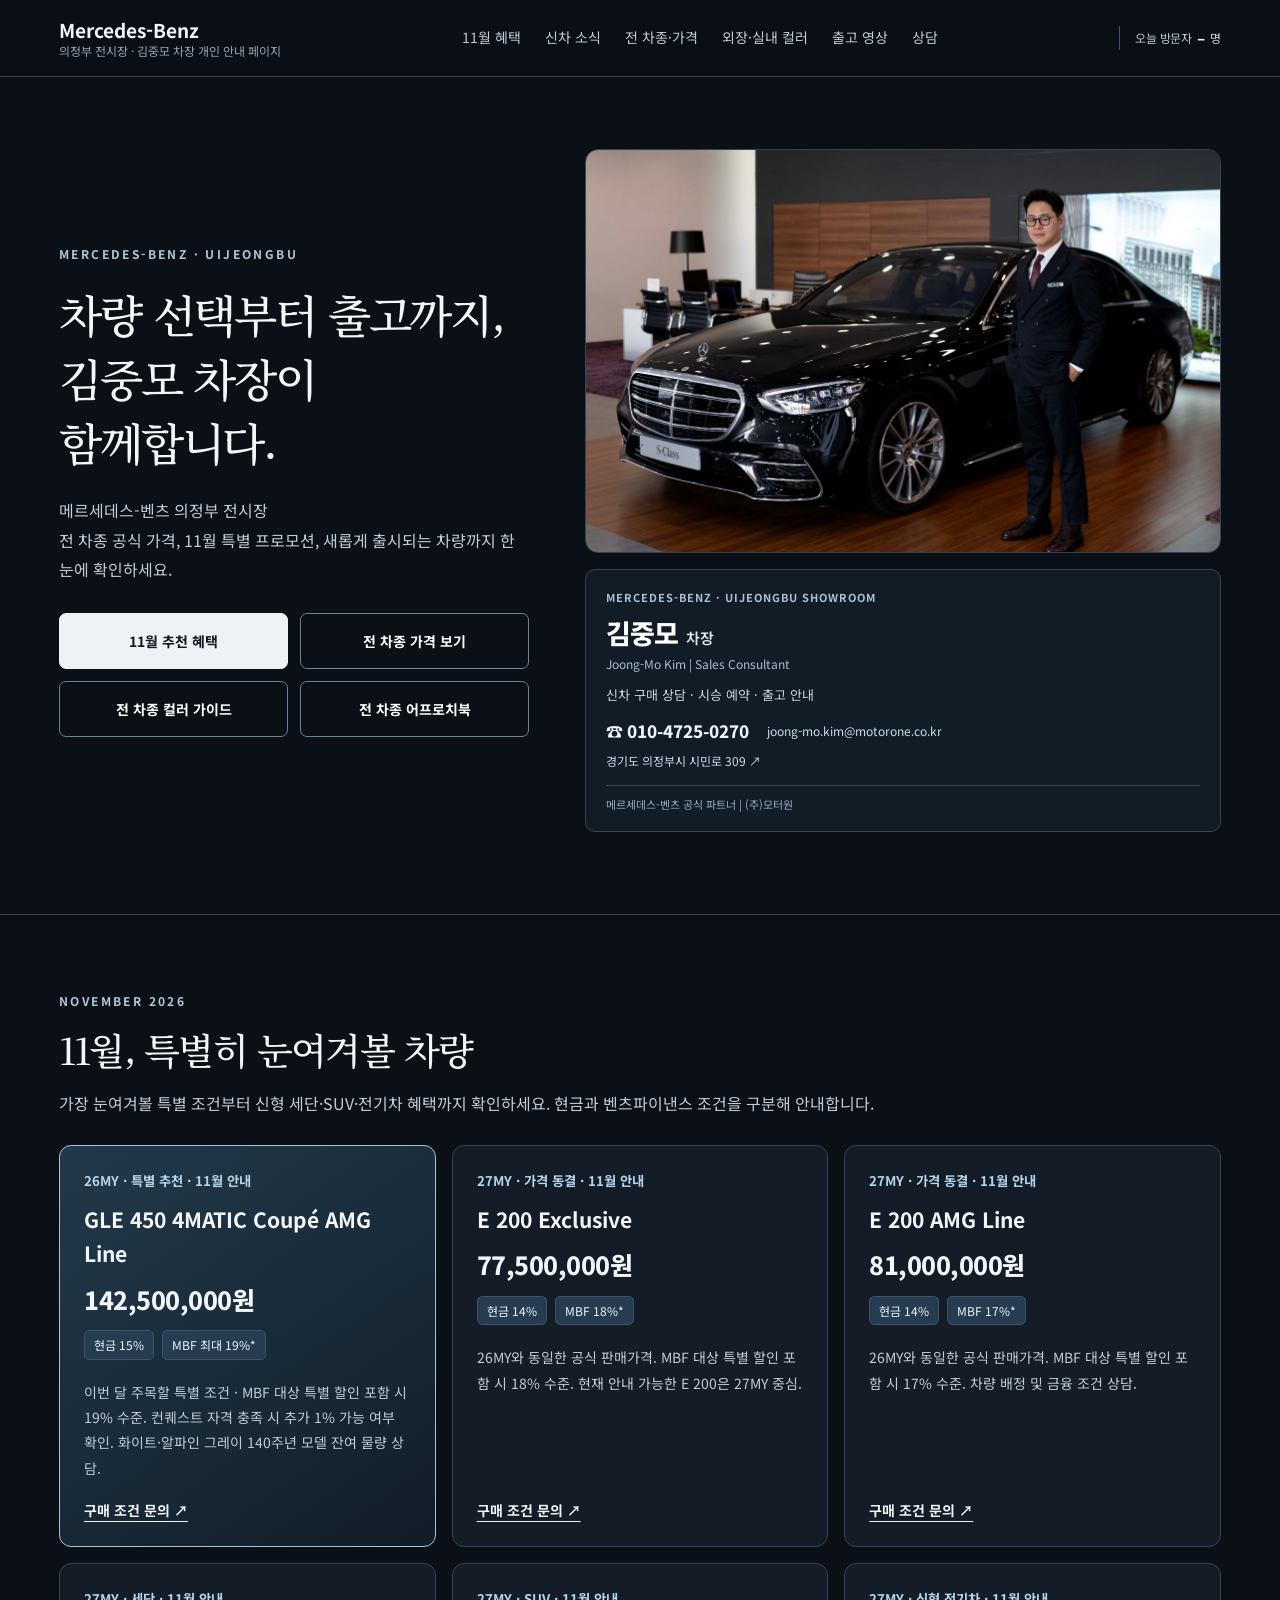
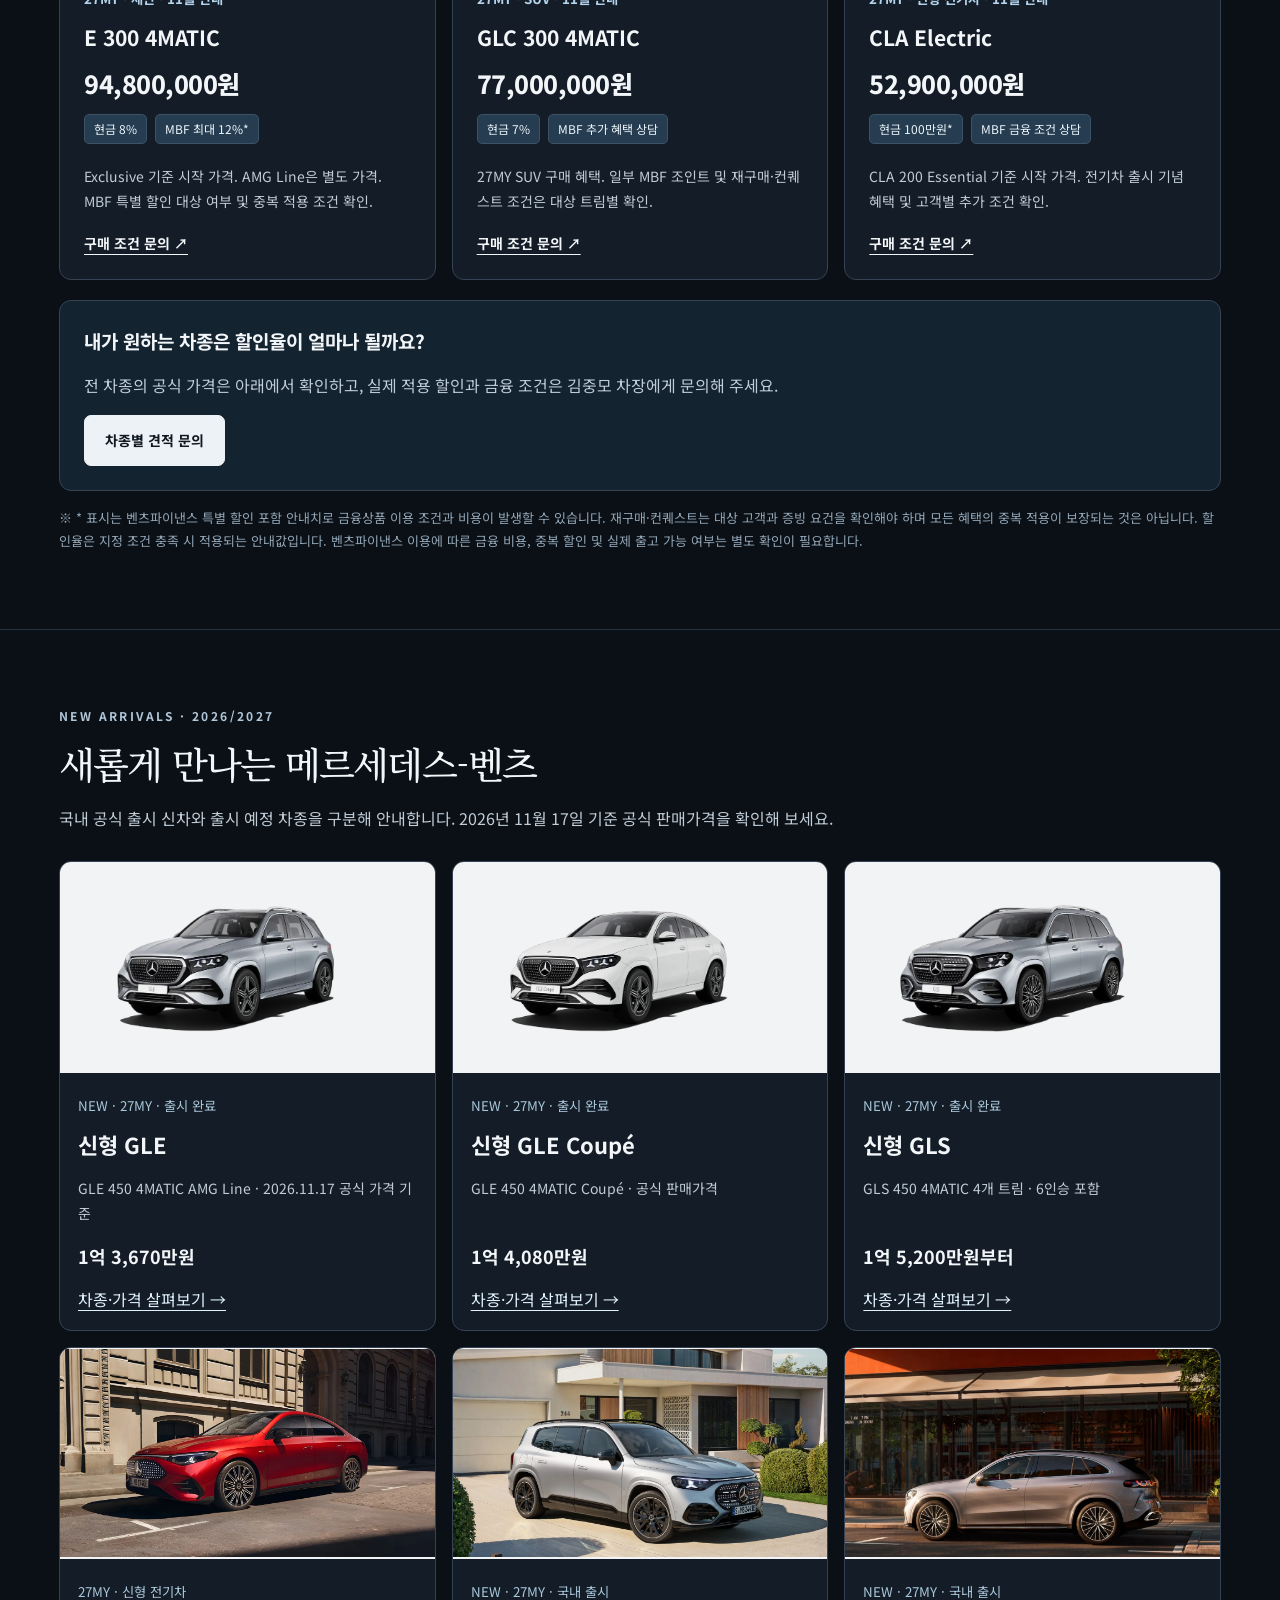
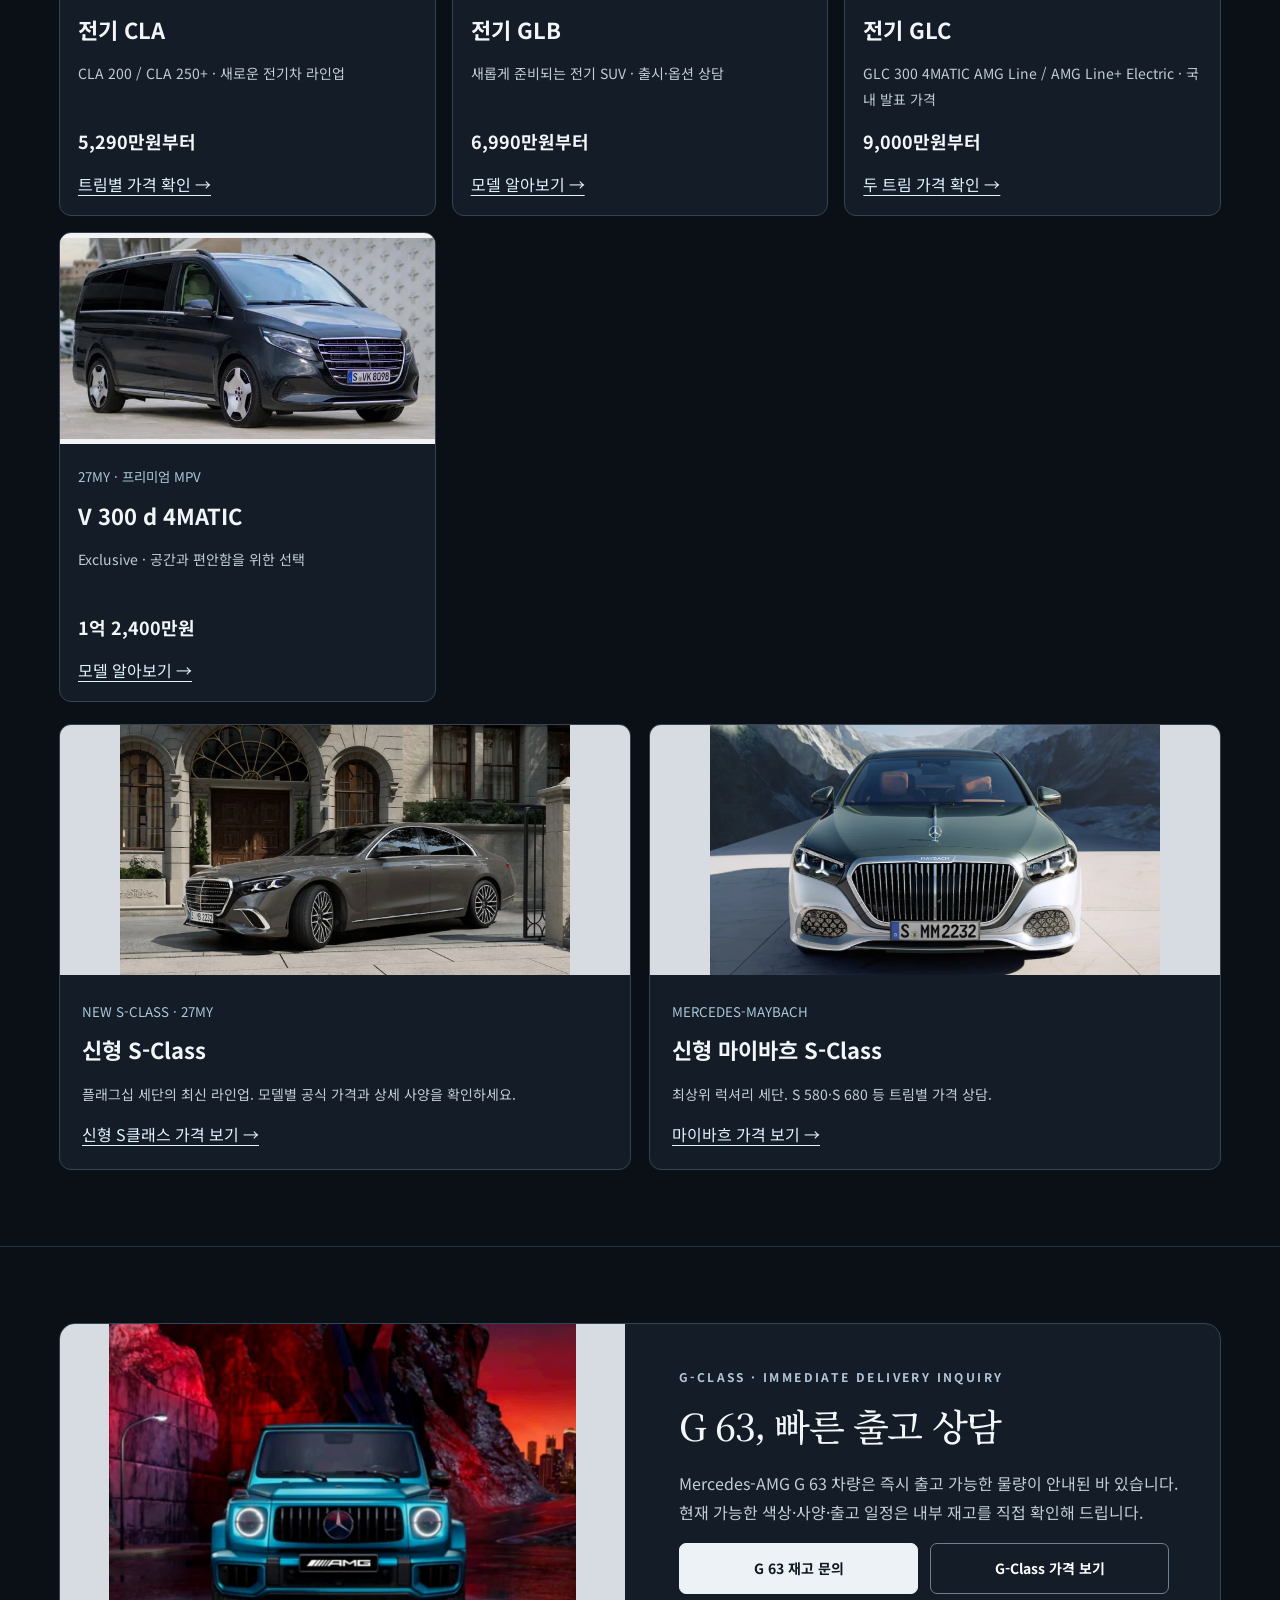
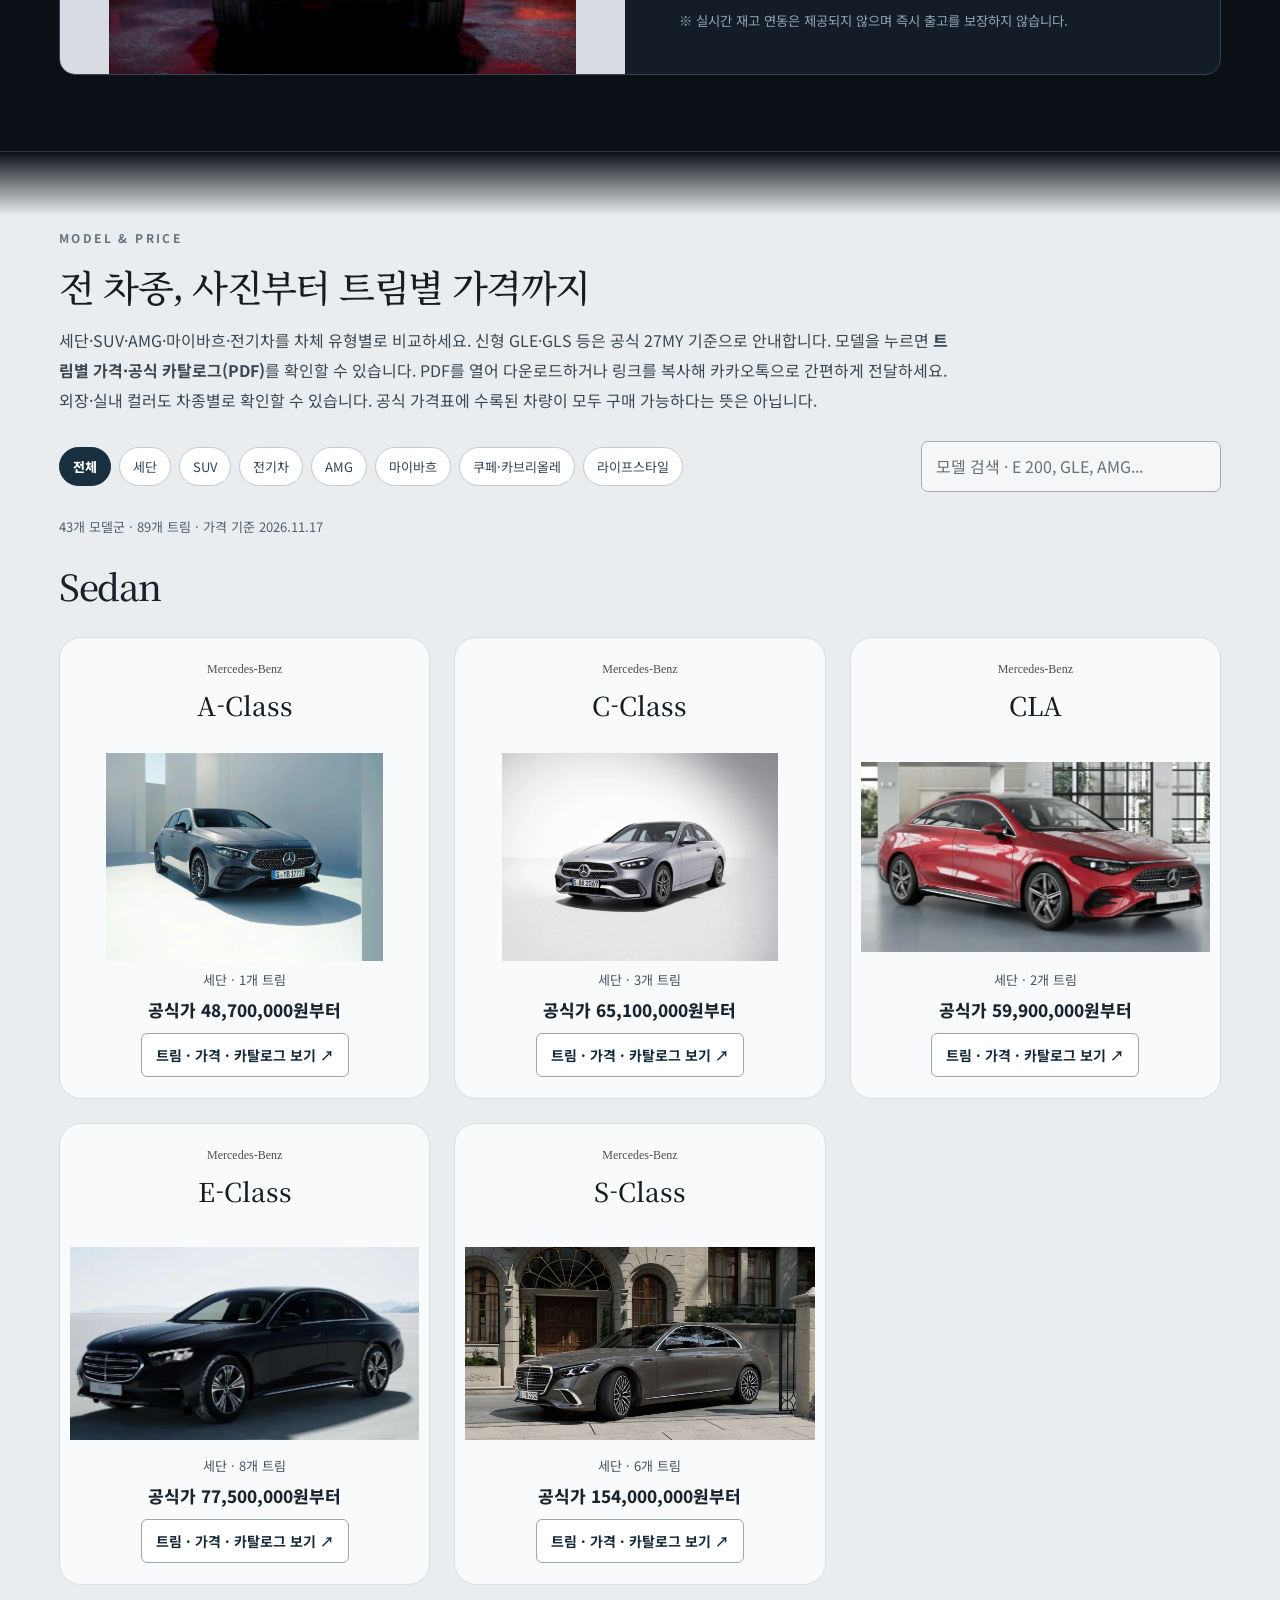
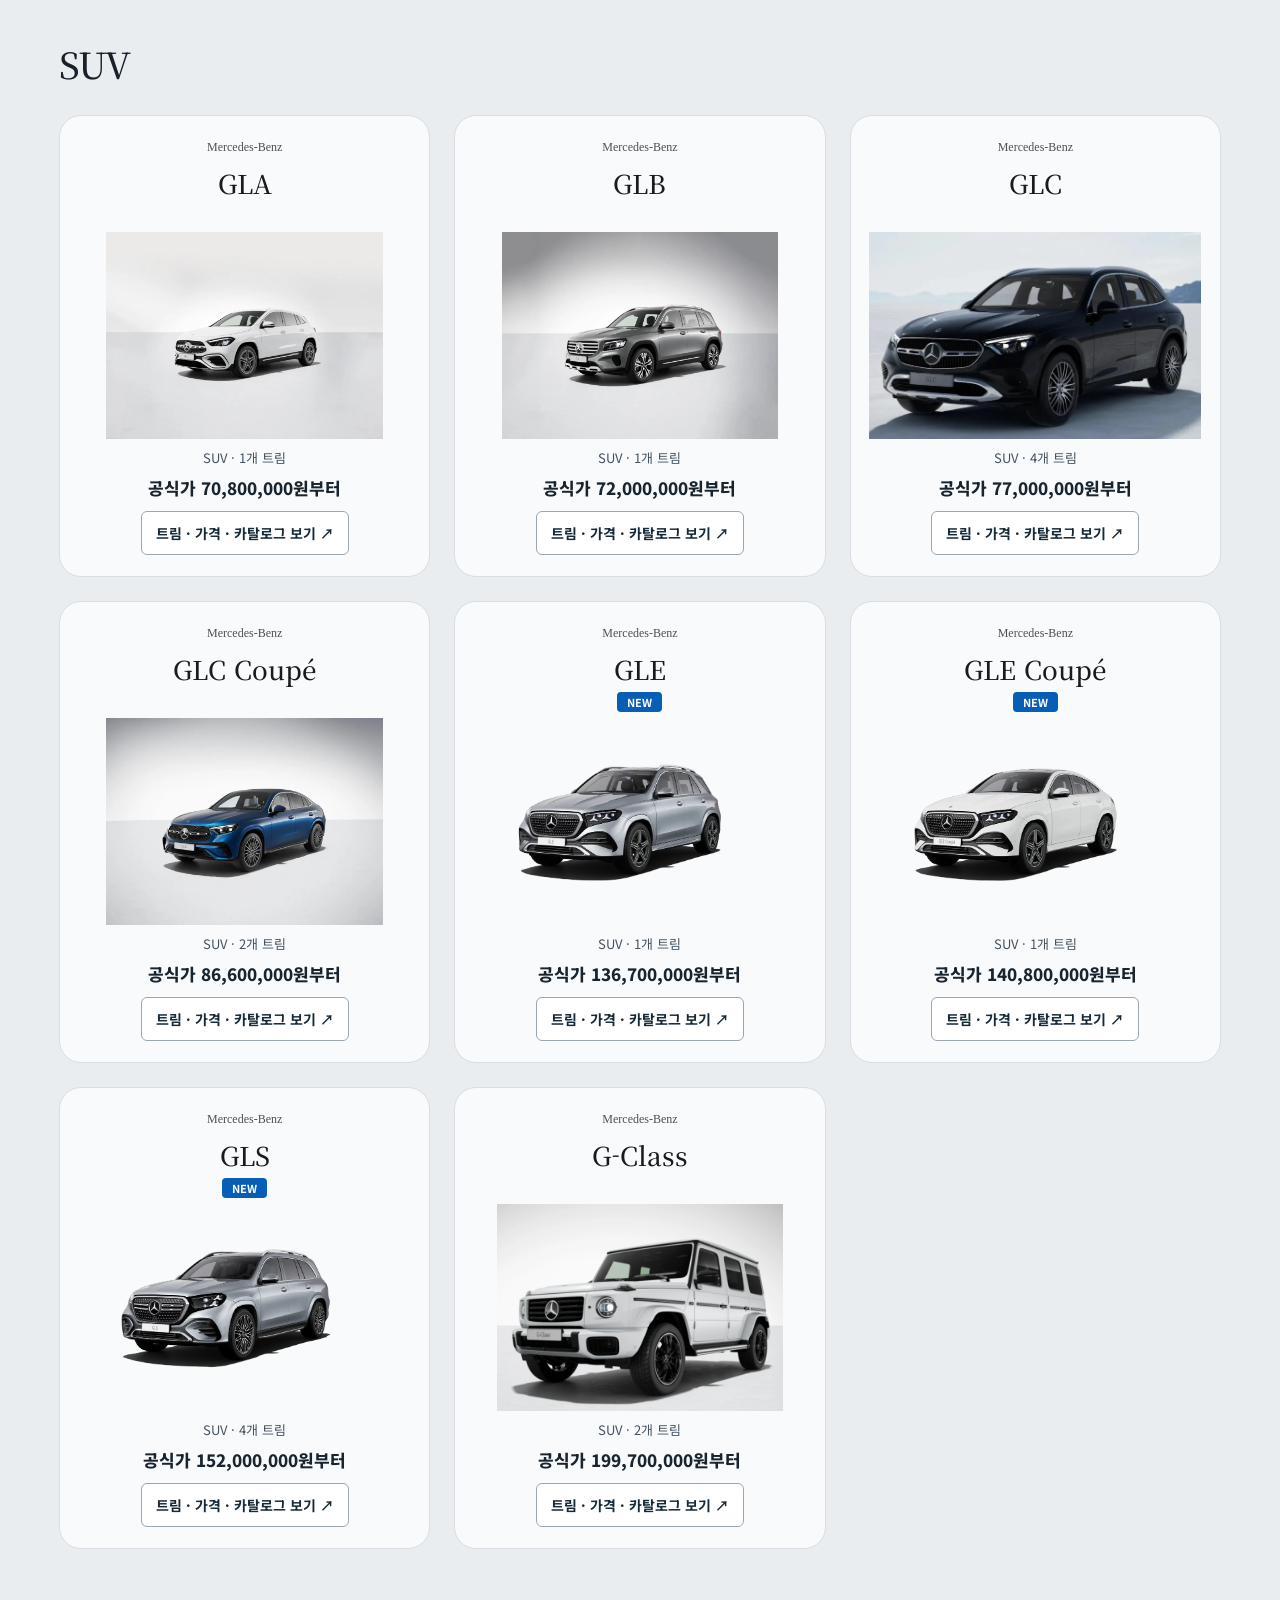
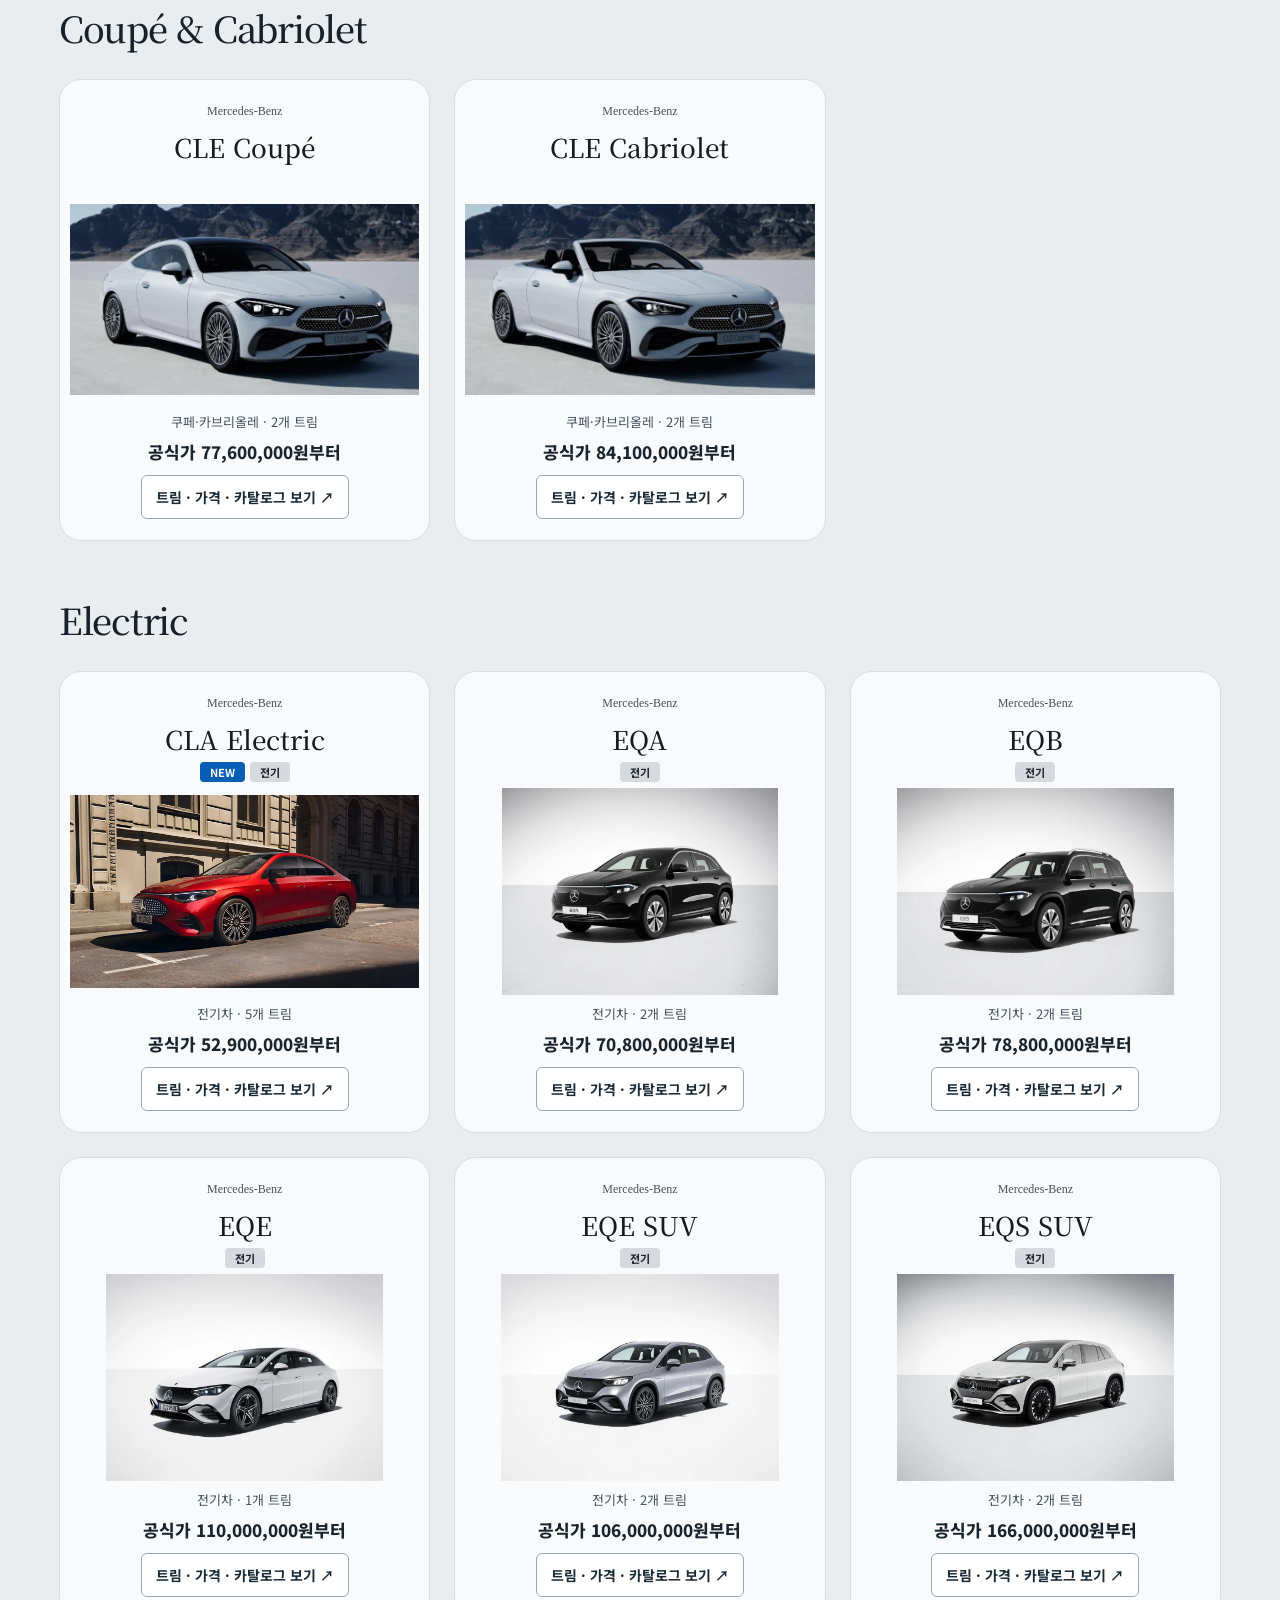
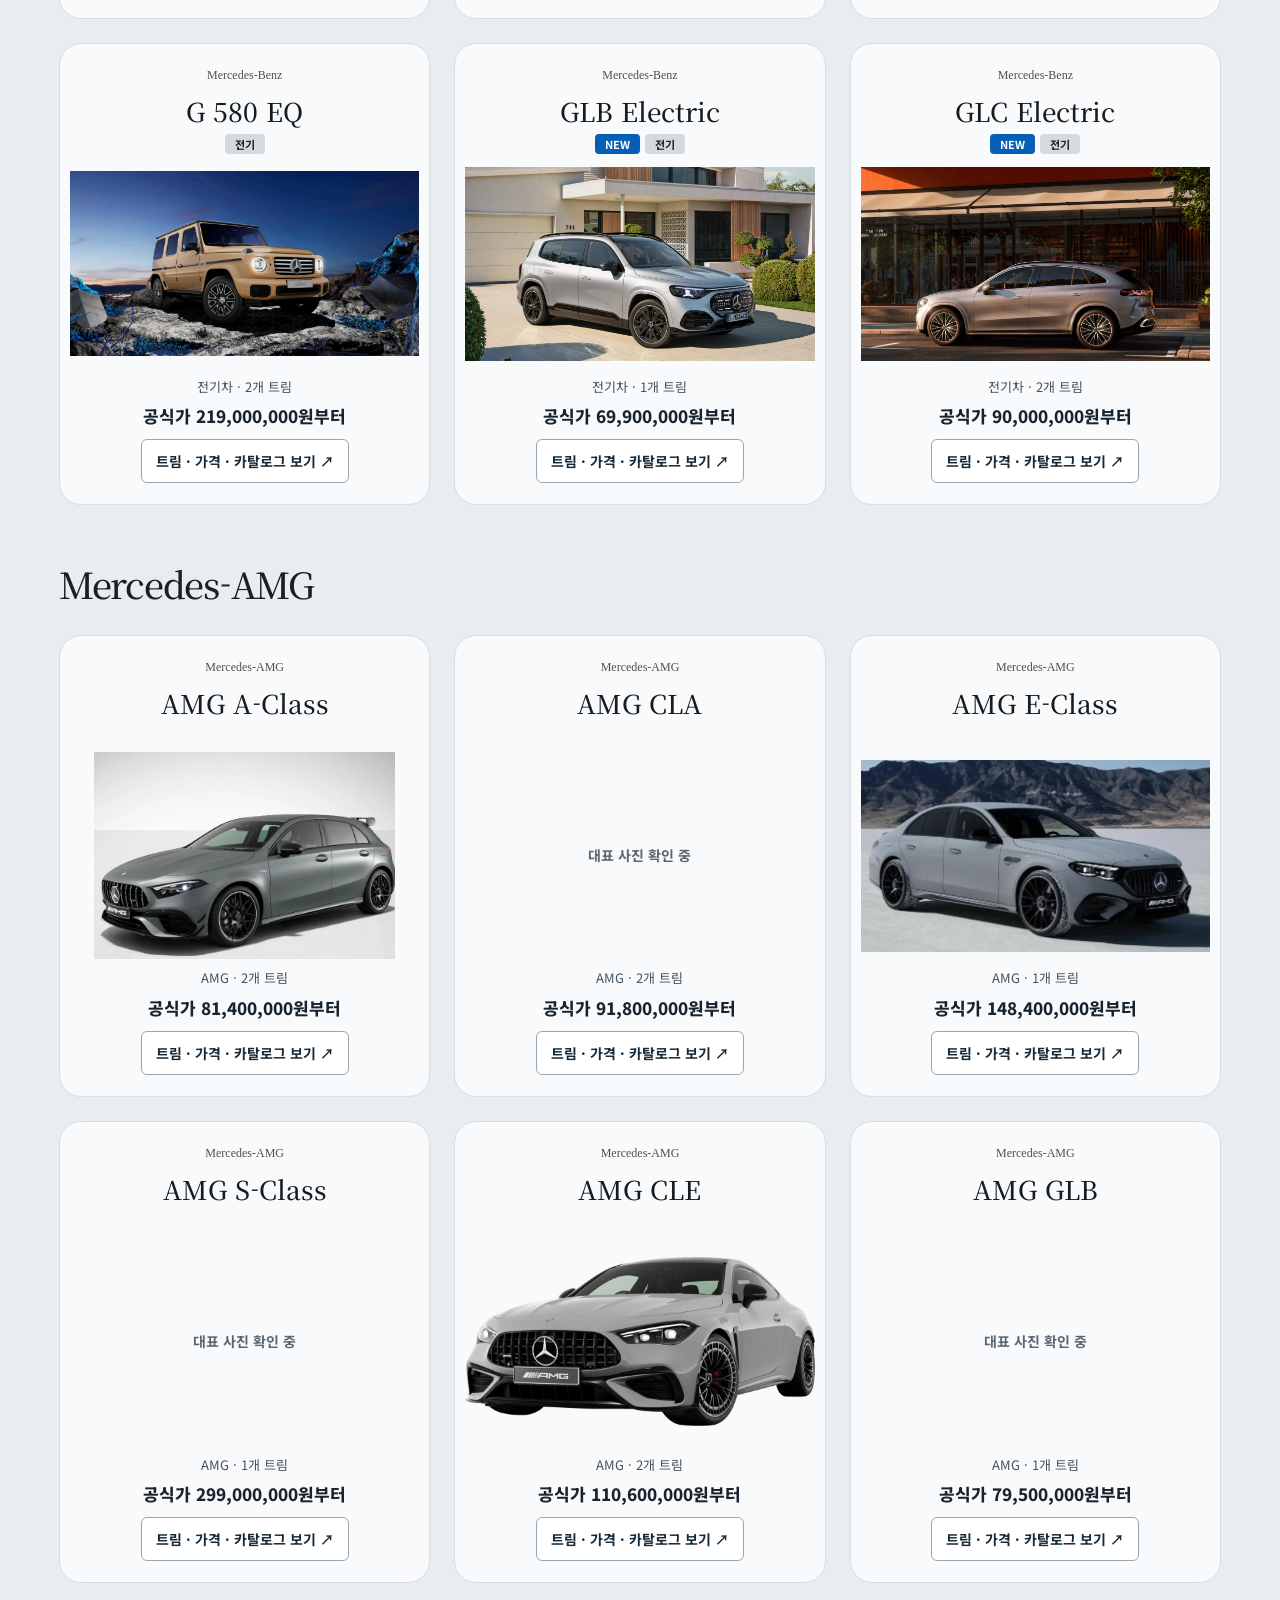
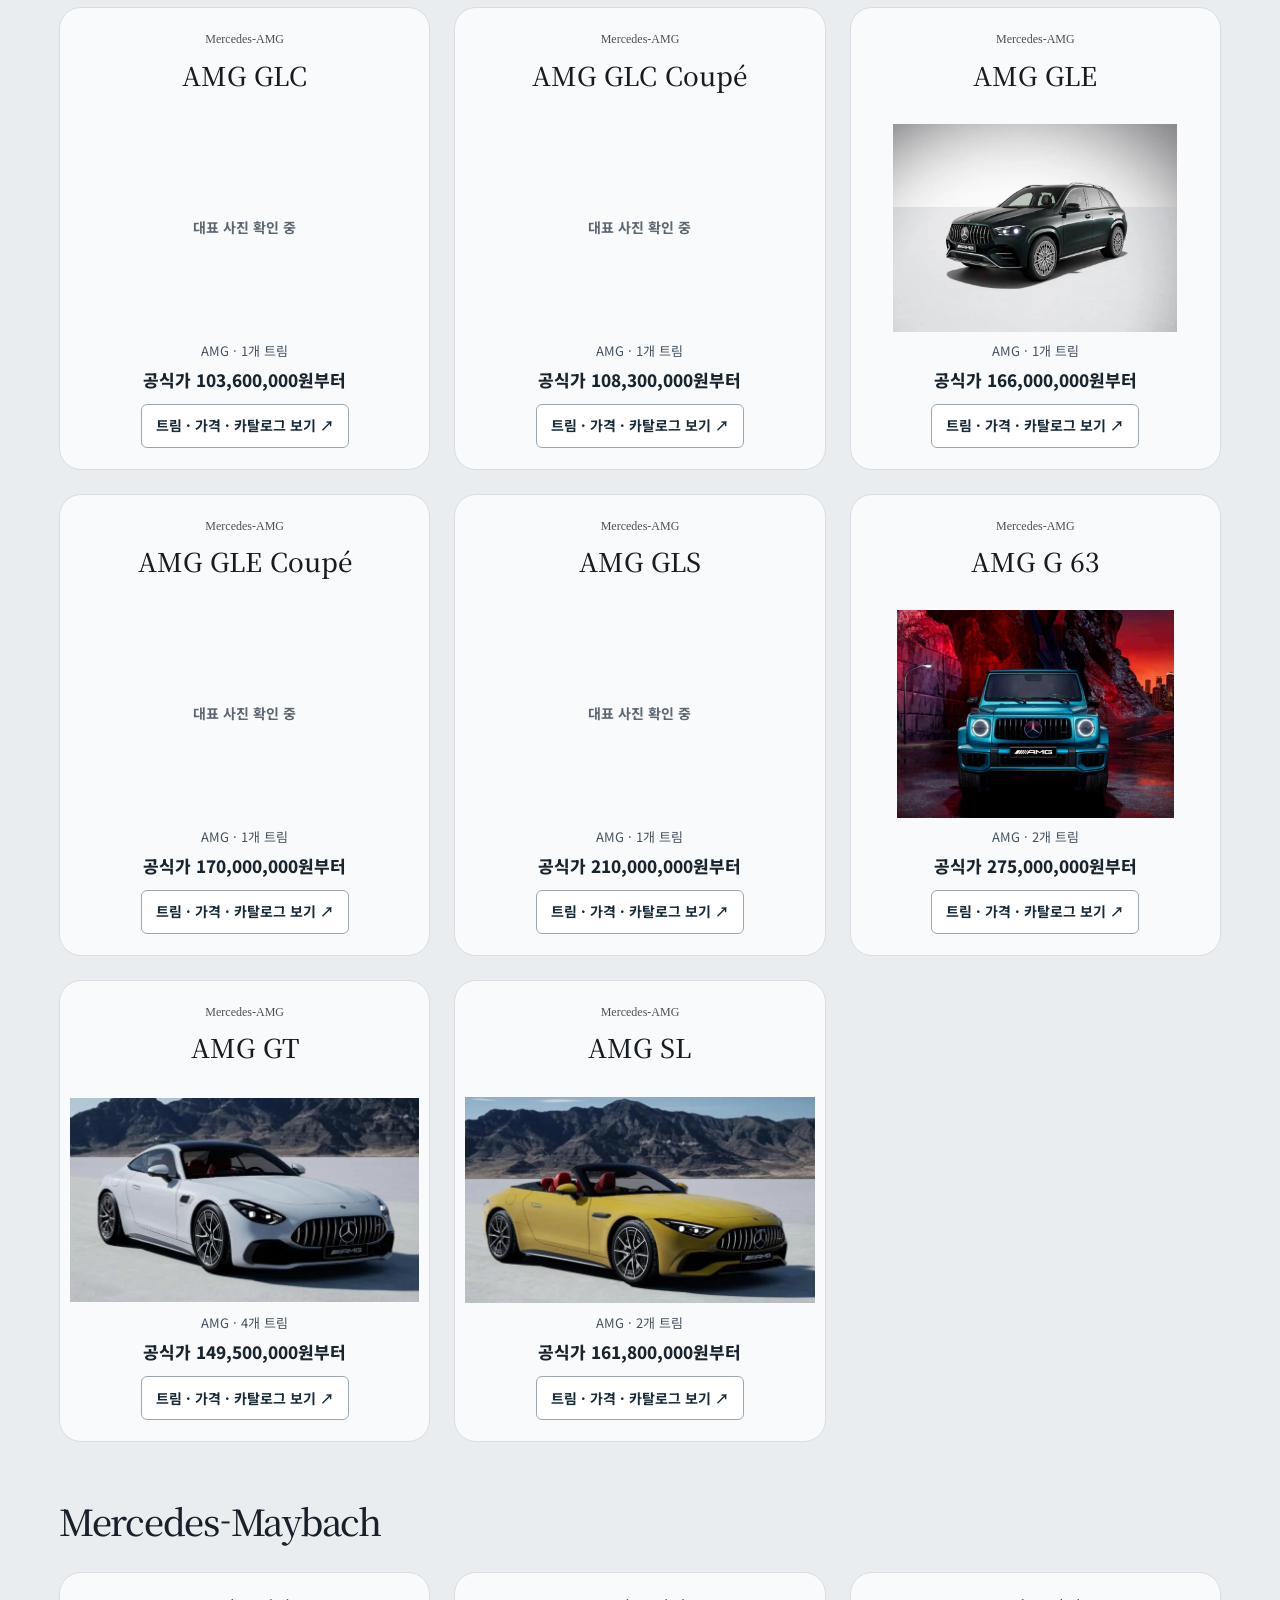
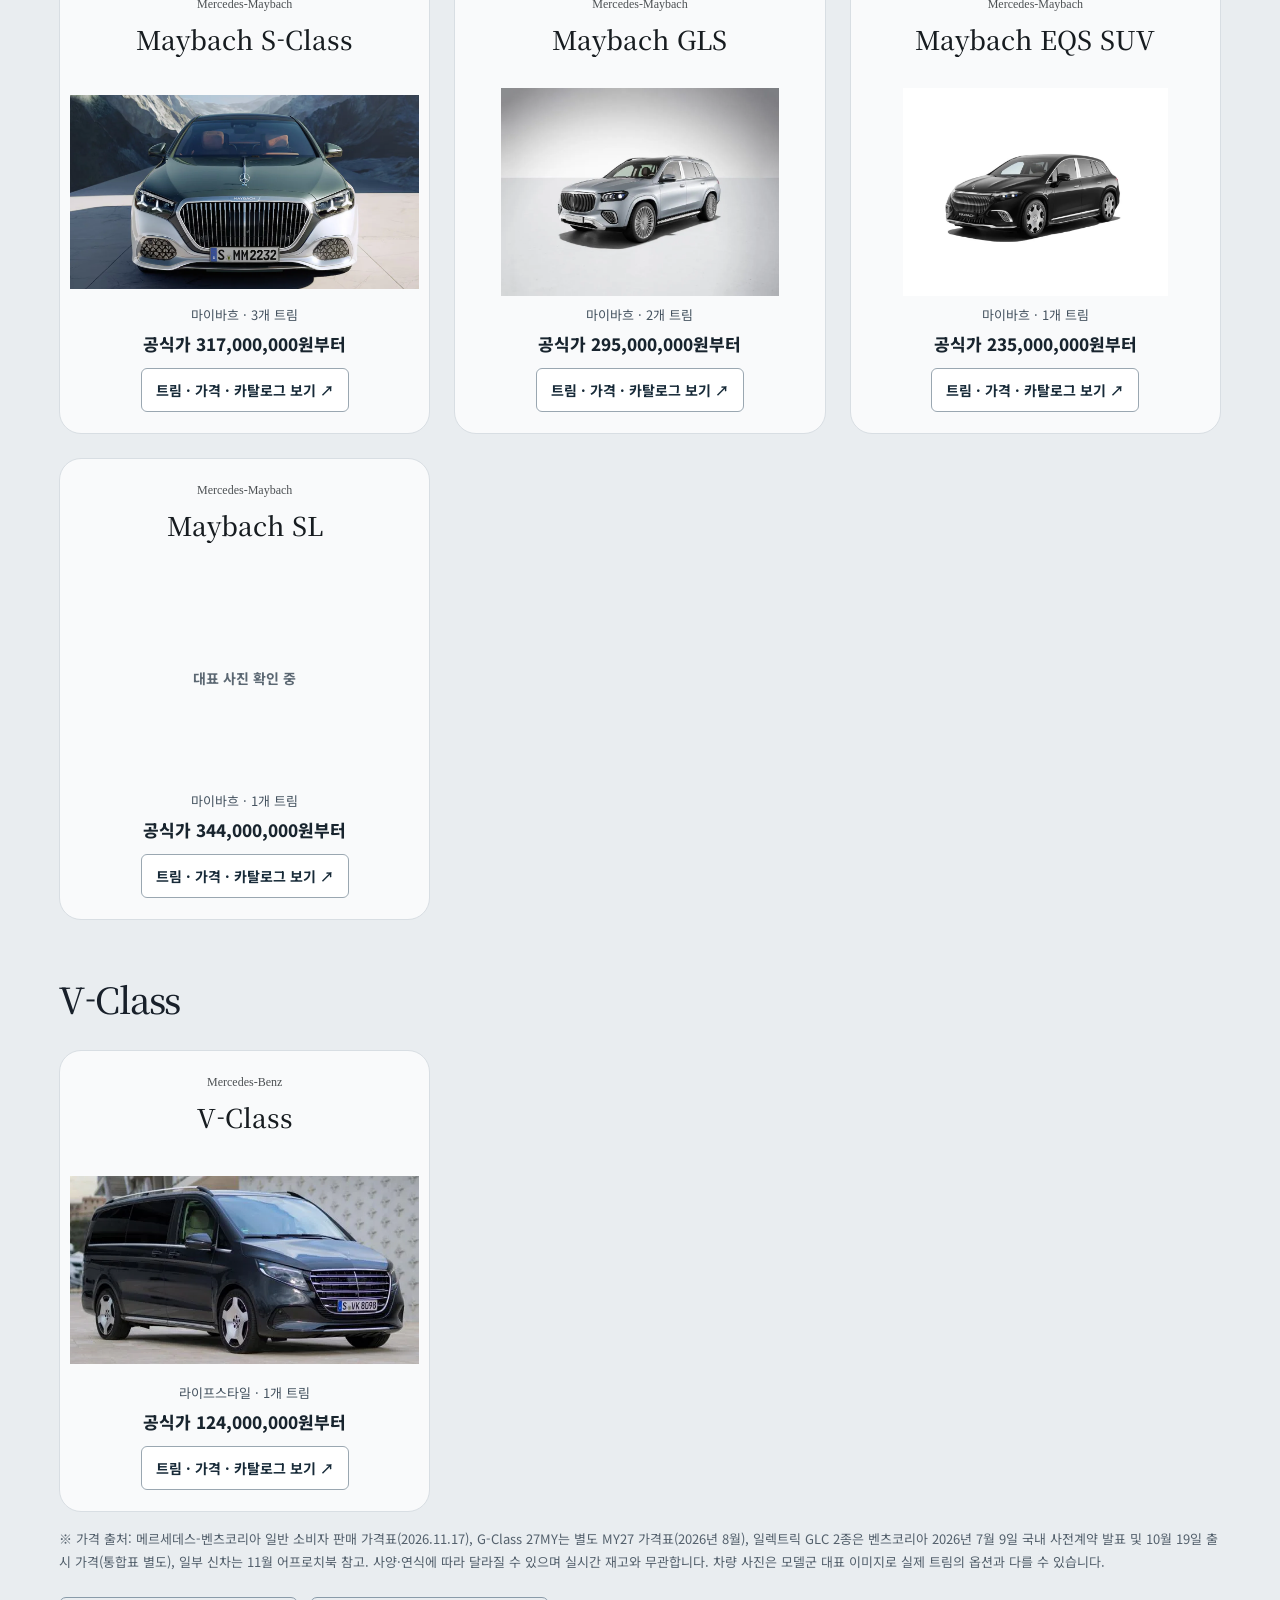
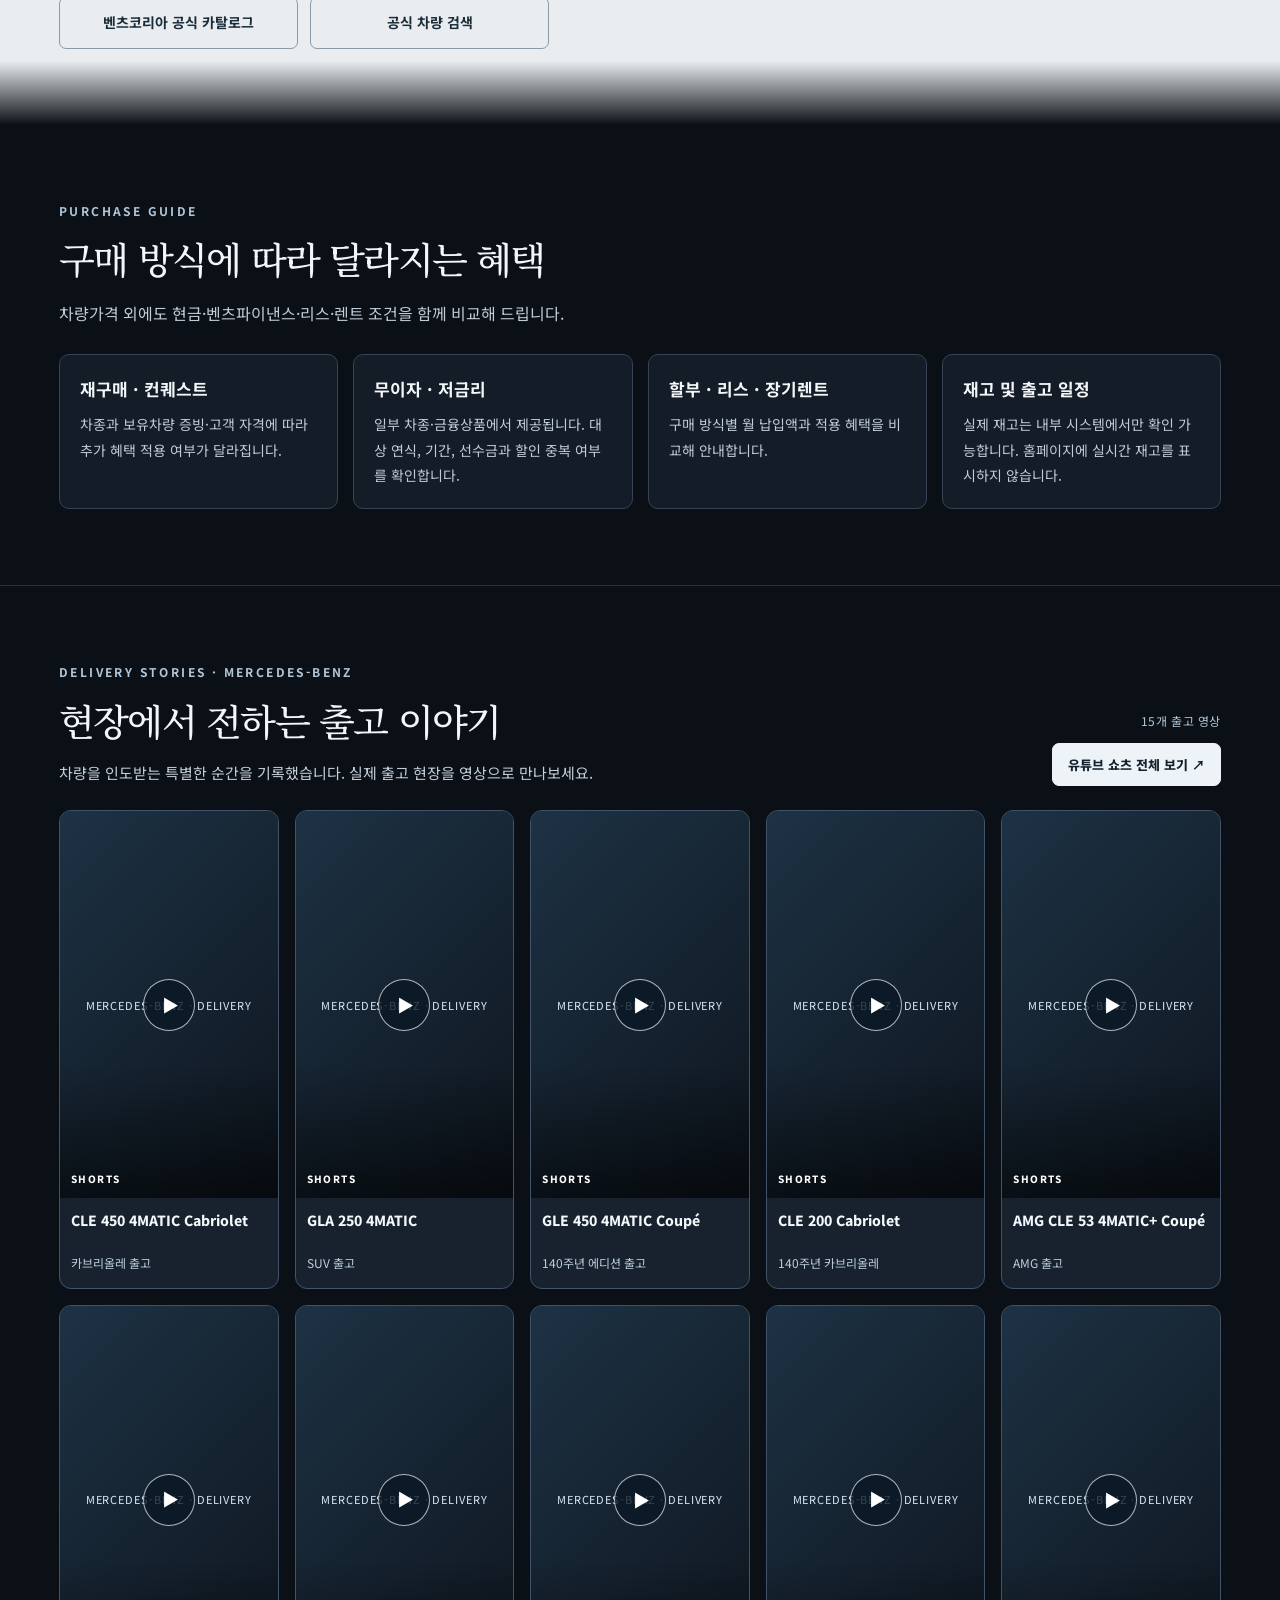
==== commit b5c3a603: "Replace hero photo caption with accessible digital consultant contact card" ====
--- a/index.html
+++ b/index.html
@@ -52,6 +52,21 @@
 .model-body button{align-self:end;margin:0;padding-top:9px;line-height:1.5}
 @media(max-width:740px){.models{gap:11px}.model-body{padding:12px;min-height:155px;gap:4px}.model-body h3{font-size:15px}.model-body .starting{font-size:14px}.model-photo{aspect-ratio:16/10}}
 @media(max-width:390px){.model-photo{aspect-ratio:16/10}.model-body{min-height:145px}}
+.hero-photo .consultant-card{display:flex;flex-direction:column;align-items:flex-start;gap:5px;margin-top:16px;padding:19px 20px 18px;border:1px solid #344453;border-radius:10px;background:#121c27;color:#eaf0f6;font-size:14px;line-height:1.55}
+.consultant-card-kicker{color:#a8c0d2;font-size:11px;font-weight:700;letter-spacing:.09em}
+.consultant-card-name{font-size:27px;line-height:1.3;font-weight:800;letter-spacing:-.03em;color:#fff;margin-top:4px}
+.consultant-card-name small{font-size:15px;font-weight:600;letter-spacing:0;color:#d9e5ed}
+.consultant-card-en{font-size:12px;color:#a7bdcd}
+.consultant-card-service{font-size:13px;color:#c8d6e0;margin:6px 0 8px}
+.consultant-card-links{display:flex;flex-wrap:wrap;align-items:center;gap:10px 18px}
+.consultant-card a{color:#edf5fa;text-decoration:none;text-underline-offset:4px;overflow-wrap:anywhere}
+.consultant-card a:hover{text-decoration:underline}
+.consultant-card a:focus-visible{outline:2px solid #9ed2fa;outline-offset:3px}
+.consultant-card-links a:first-child{font-size:17px;font-weight:800;white-space:nowrap}
+.consultant-card-links a:not(:first-child){font-size:12px;color:#c7ddea}
+.consultant-card-location{font-size:12px;color:#c7ddea!important;margin-top:3px}
+.consultant-card-partner{font-size:11px;color:#96adbf;margin-top:9px;padding-top:10px;border-top:1px solid #344453;width:100%}
+@media(max-width:740px){.hero-photo .consultant-card{padding:16px;gap:6px}.consultant-card-name{font-size:25px}.consultant-card-links{flex-direction:column;align-items:flex-start;gap:8px}.consultant-card-links a{padding:5px 0}}
 </style>
 <link rel="stylesheet" href="./model-gallery.css?v=20261120-mobile-return-fix">
 <link rel="stylesheet" href="./delivery-shorts.css?v=20261120-shorts-gallery">
@@ -66,7 +81,18 @@
 </script>
 </head><body>
 <header><div class="wrap head"><a class="logo" href="#top">Mercedes-Benz<small>의정부 전시장 · 김중모 차장 개인 안내 페이지</small></a><nav aria-label="주 메뉴"><a href="#offers"><span data-copy="offers_nav">구매 혜택</span></a><a href="#new">신차 소식</a><a href="#models">전 차종·가격</a><a href="colors.html">외장·실내 컬러</a><a href="#story">출고 영상</a><a href="#contact">상담</a></nav><div class="header-visit" id="visitor-counter" aria-label="오늘 방문자 수" title="오늘 방문자"><span class="header-visit-label">오늘 방문자</span><strong id="vc-today" aria-live="polite">–</strong><span class="header-visit-unit">명</span></div></div></header>
-<main><section class="hero" id="top"><div class="wrap hero-grid"><div><div class="eyebrow">MERCEDES-BENZ · UIJEONGBU</div><h1>차량 선택부터 출고까지,<br>김중모 차장이 함께합니다.</h1><p>메르세데스-벤츠 의정부 전시장<br><span data-copy="hero_intro">전 차종 가격과 구매 혜택을 확인하고 상담해 주세요.</span></p><div class="btns"><a class="btn primary" href="#offers"><span data-copy="offers_button">추천 혜택</span></a><a class="btn" href="#models">전 차종 가격 보기</a><a class="btn" href="colors.html">전 차종 컬러 가이드</a><a class="btn" href="approach/" aria-label="전 차종 어프로치북 열기">전 차종 어프로치북</a></div></div><figure class="hero-photo"><img src="images/kim-jungmo.jpg" alt="메르세데스-벤츠 의정부 전시장 김중모 차장과 S클래스 차량이 함께 나온 실제 사진" width="1274" height="806" fetchpriority="high"><figcaption>김중모 차장 · 의정부 전시장 실제 촬영 사진 (사진 속 S-Class는 촬영 당시 모델)</figcaption></figure></div></section>
+<main><section class="hero" id="top"><div class="wrap hero-grid"><div><div class="eyebrow">MERCEDES-BENZ · UIJEONGBU</div><h1>차량 선택부터 출고까지,<br>김중모 차장이 함께합니다.</h1><p>메르세데스-벤츠 의정부 전시장<br><span data-copy="hero_intro">전 차종 가격과 구매 혜택을 확인하고 상담해 주세요.</span></p><div class="btns"><a class="btn primary" href="#offers"><span data-copy="offers_button">추천 혜택</span></a><a class="btn" href="#models">전 차종 가격 보기</a><a class="btn" href="colors.html">전 차종 컬러 가이드</a><a class="btn" href="approach/" aria-label="전 차종 어프로치북 열기">전 차종 어프로치북</a></div></div><figure class="hero-photo"><img src="images/kim-jungmo.jpg" alt="메르세데스-벤츠 의정부 전시장 김중모 차장과 S클래스 차량이 함께 나온 실제 사진" width="1274" height="806" fetchpriority="high"><figcaption class="consultant-card" aria-label="김중모 차장 디지털 명함">
+  <span class="consultant-card-kicker">MERCEDES-BENZ · UIJEONGBU SHOWROOM</span>
+  <span class="consultant-card-name">김중모 <small>차장</small></span>
+  <span class="consultant-card-en">Joong-Mo Kim <span aria-hidden="true">|</span> Sales Consultant</span>
+  <span class="consultant-card-service">신차 구매 상담 · 시승 예약 · 출고 안내</span>
+  <span class="consultant-card-links">
+    <a href="tel:01047250270" aria-label="김중모 차장에게 전화하기 010-4725-0270"><span aria-hidden="true">☎</span> 010-4725-0270</a>
+    <a href="mailto:joong-mo.kim@motorone.co.kr" aria-label="김중모 차장에게 이메일 보내기">joong-mo.kim@motorone.co.kr</a>
+  </span>
+  <a class="consultant-card-location" href="https://map.naver.com/p/search/%EB%A9%94%EB%A5%B4%EC%84%B8%EB%8D%B0%EC%8A%A4-%EB%B2%A4%EC%B8%A0%20%EC%9D%98%EC%A0%95%EB%B6%80%20%EC%A0%84%EC%8B%9C%EC%9E%A5%20%EA%B2%BD%EA%B8%B0%EB%8F%84%20%EC%9D%98%EC%A0%95%EB%B6%80%EC%8B%9C%20%EC%8B%9C%EB%AF%BC%EB%A1%9C%20309" target="_blank" rel="noopener noreferrer" aria-label="네이버 지도에서 메르세데스-벤츠 의정부 전시장 위치 확인">경기도 의정부시 시민로 309 <span aria-hidden="true">↗</span></a>
+  <span class="consultant-card-partner">메르세데스-벤츠 공식 파트너 <span aria-hidden="true">|</span> (주)모터원</span>
+</figcaption></figure></div></section>
 <section class="section" id="offers"><div class="wrap"><div class="eyebrow"><span data-copy="offers_eyebrow">PURCHASE OFFERS</span></div><h2><span data-copy="offers_title">특별히 눈여겨볼 차량</span></h2><p class="section-intro">가장 눈여겨볼 특별 조건부터 신형 세단·SUV·전기차 혜택까지 확인하세요. 현금과 벤츠파이낸스 조건을 구분해 안내합니다.</p><p class="muted-note" id="content-status" role="status">차량 가격과 구매 혜택 정보를 불러오는 중입니다.</p><div class="promos" id="promos"></div><div class="offer-follow"><strong>내가 원하는 차종은 할인율이 얼마나 될까요?</strong><p>전 차종의 공식 가격은 아래에서 확인하고, 실제 적용 할인과 금융 조건은 김중모 차장에게 문의해 주세요.</p><a class="btn primary" href="sms:01047250270">차종별 견적 문의</a></div><p class="muted-note" data-copy="promotion_disclaimer">구매 혜택과 금융 조건은 상담으로 확인해 주세요.</p></div></section>
 <section class="section new-section" id="new"><div class="wrap"><div class="eyebrow">NEW ARRIVALS · 2026/2027</div><h2>새롭게 만나는 메르세데스-벤츠</h2><p class="section-intro">국내 공식 출시 신차와 출시 예정 차종을 구분해 안내합니다. 2026년 11월 17일 기준 공식 판매가격을 확인해 보세요.</p><div class="launch-grid">
 <article class="launch"><img loading="lazy" src="images/official-gallery/gle-27my.webp" alt="27년식 신형 GLE 공식 대표 이미지"><div><small>NEW · 27MY · 출시 완료</small><h3>신형 GLE</h3><p>GLE 450 4MATIC AMG Line · 2026.11.17 공식 가격 기준</p><strong>1억 3,670만원</strong><a href="#models" data-find="GLE">차종·가격 살펴보기 →</a></div></article>
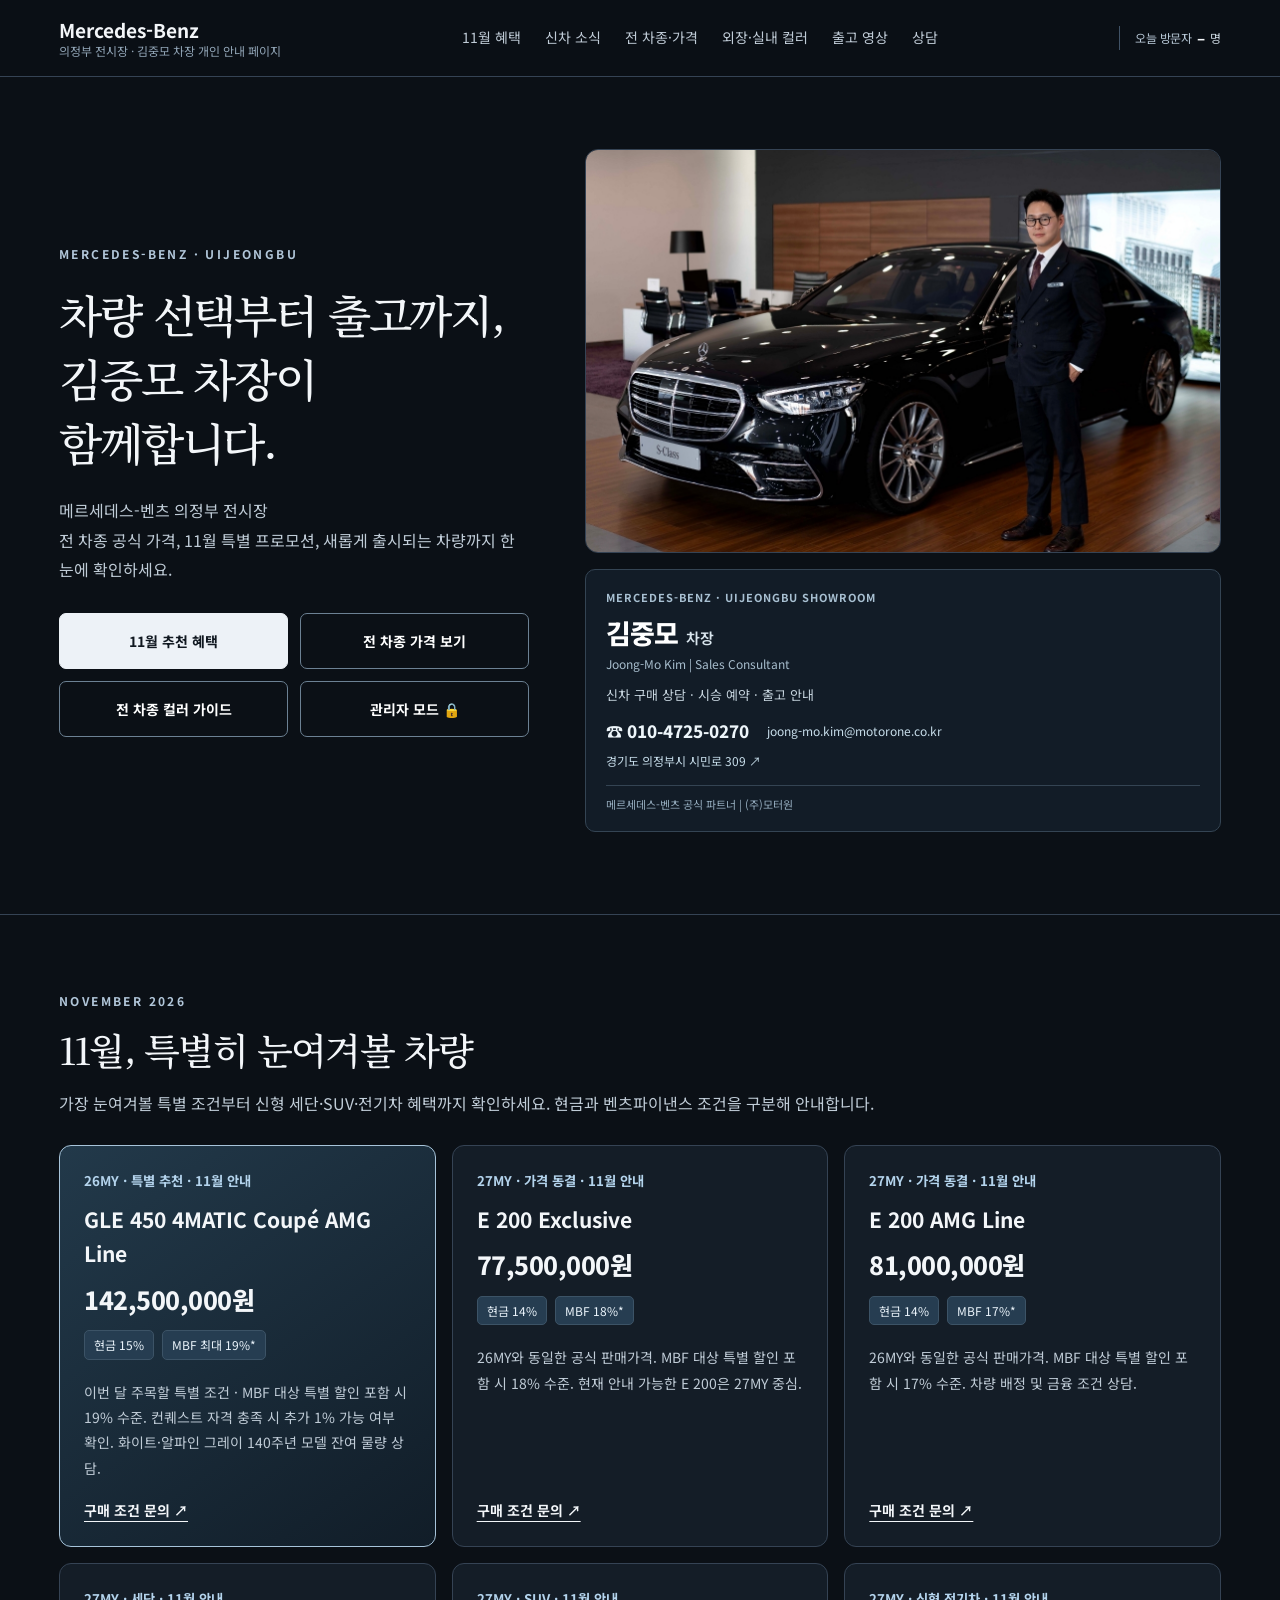
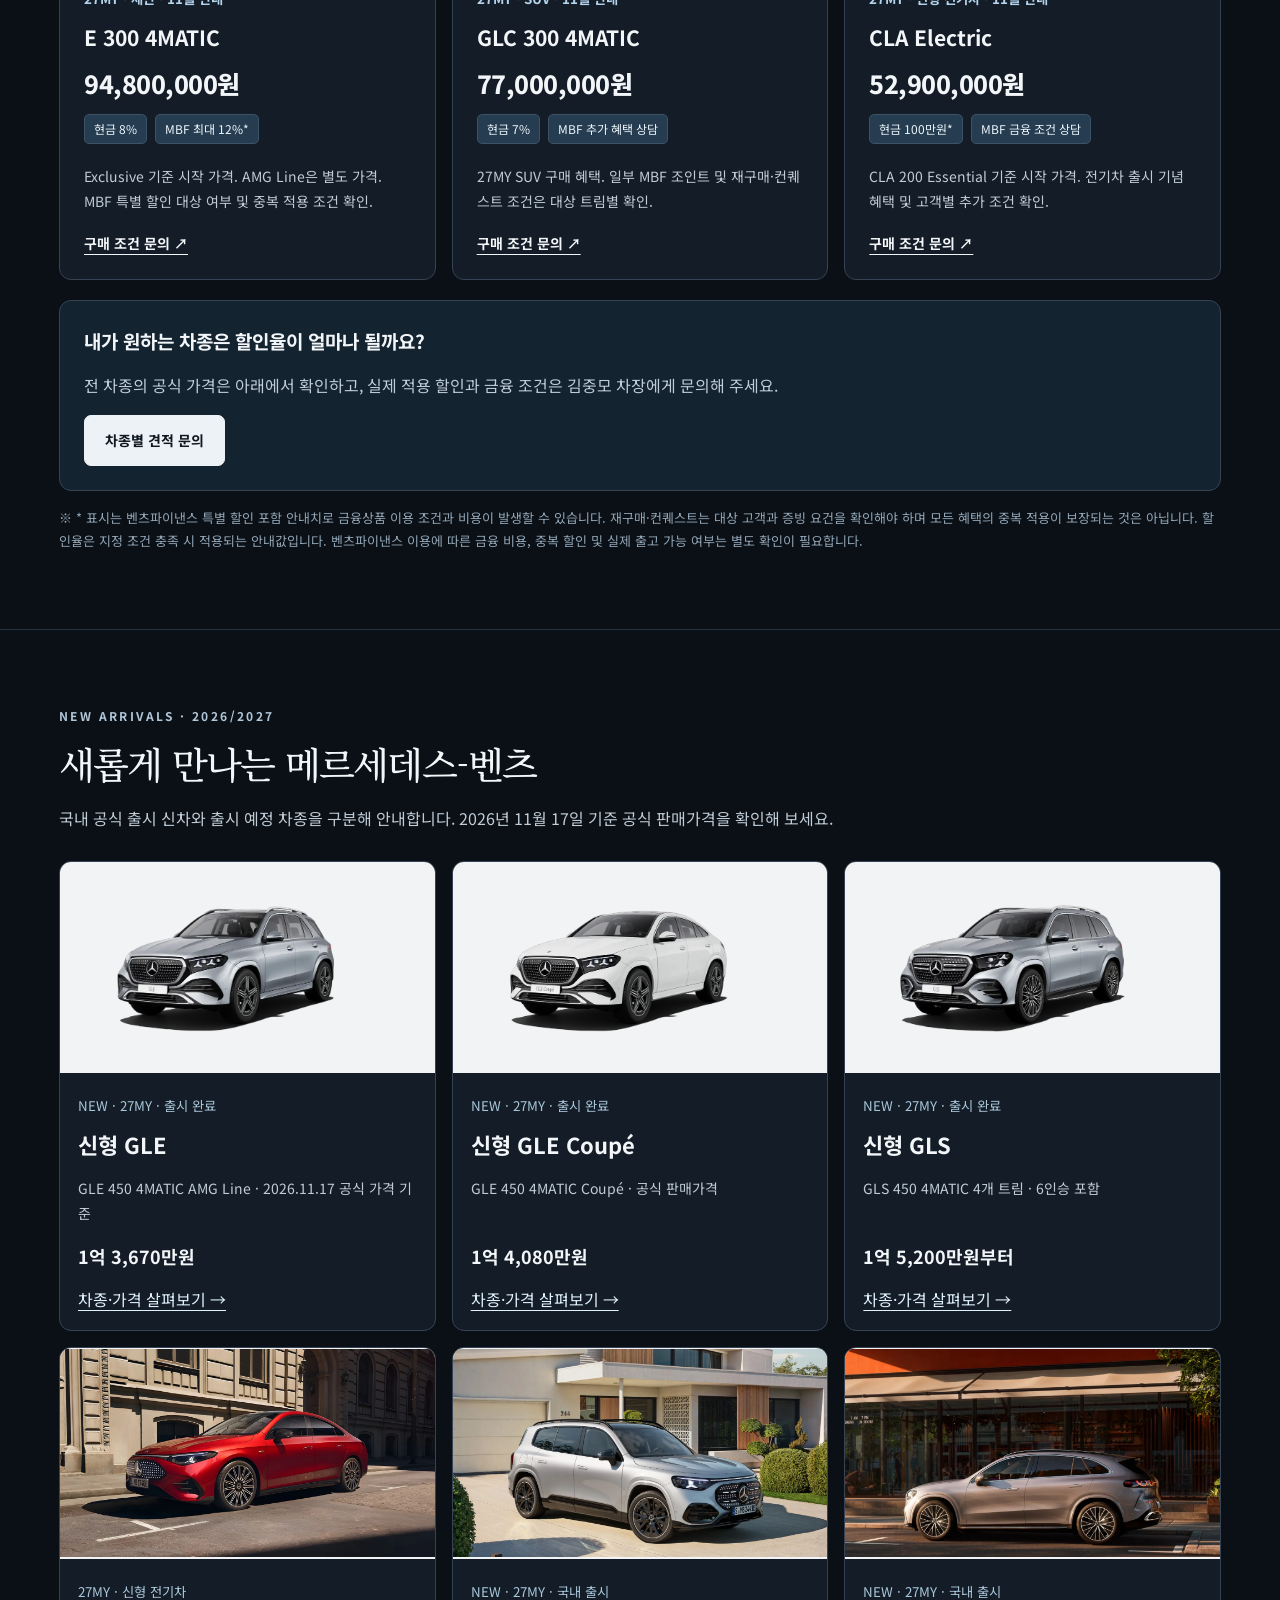
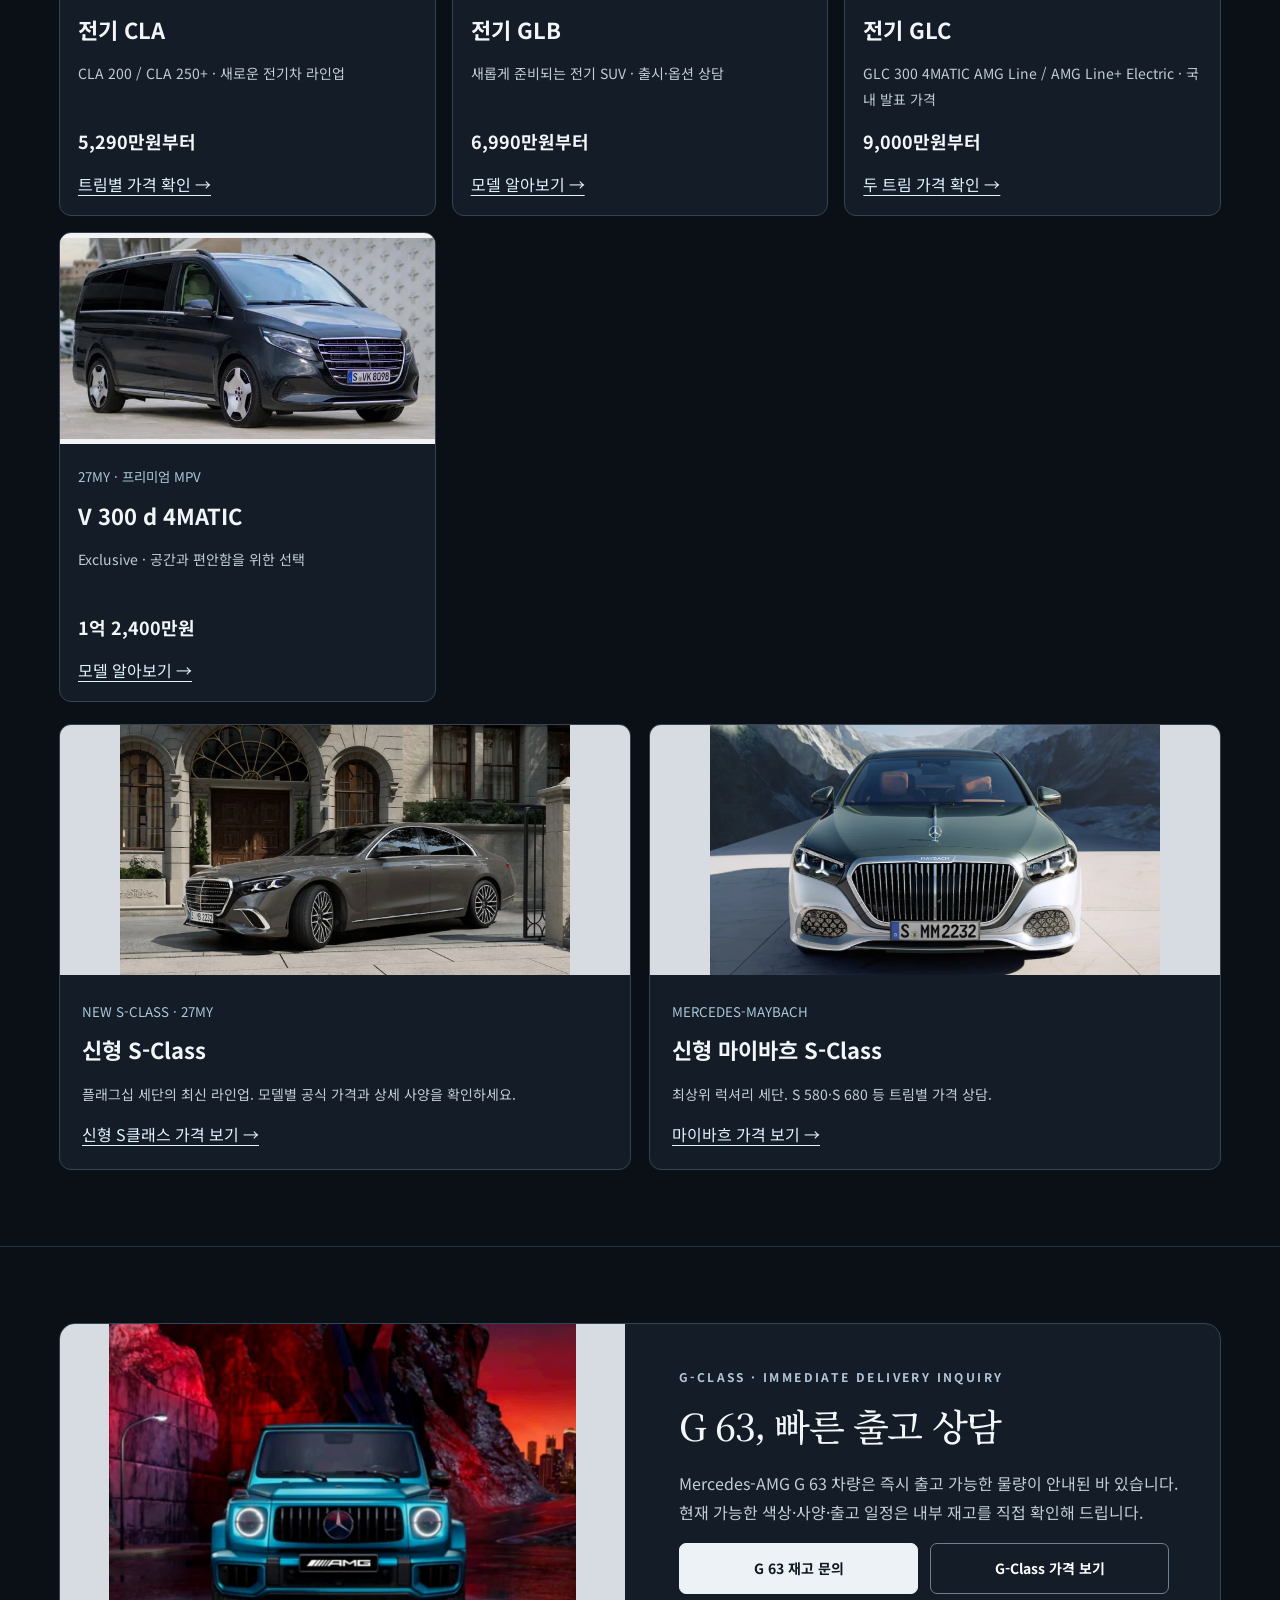
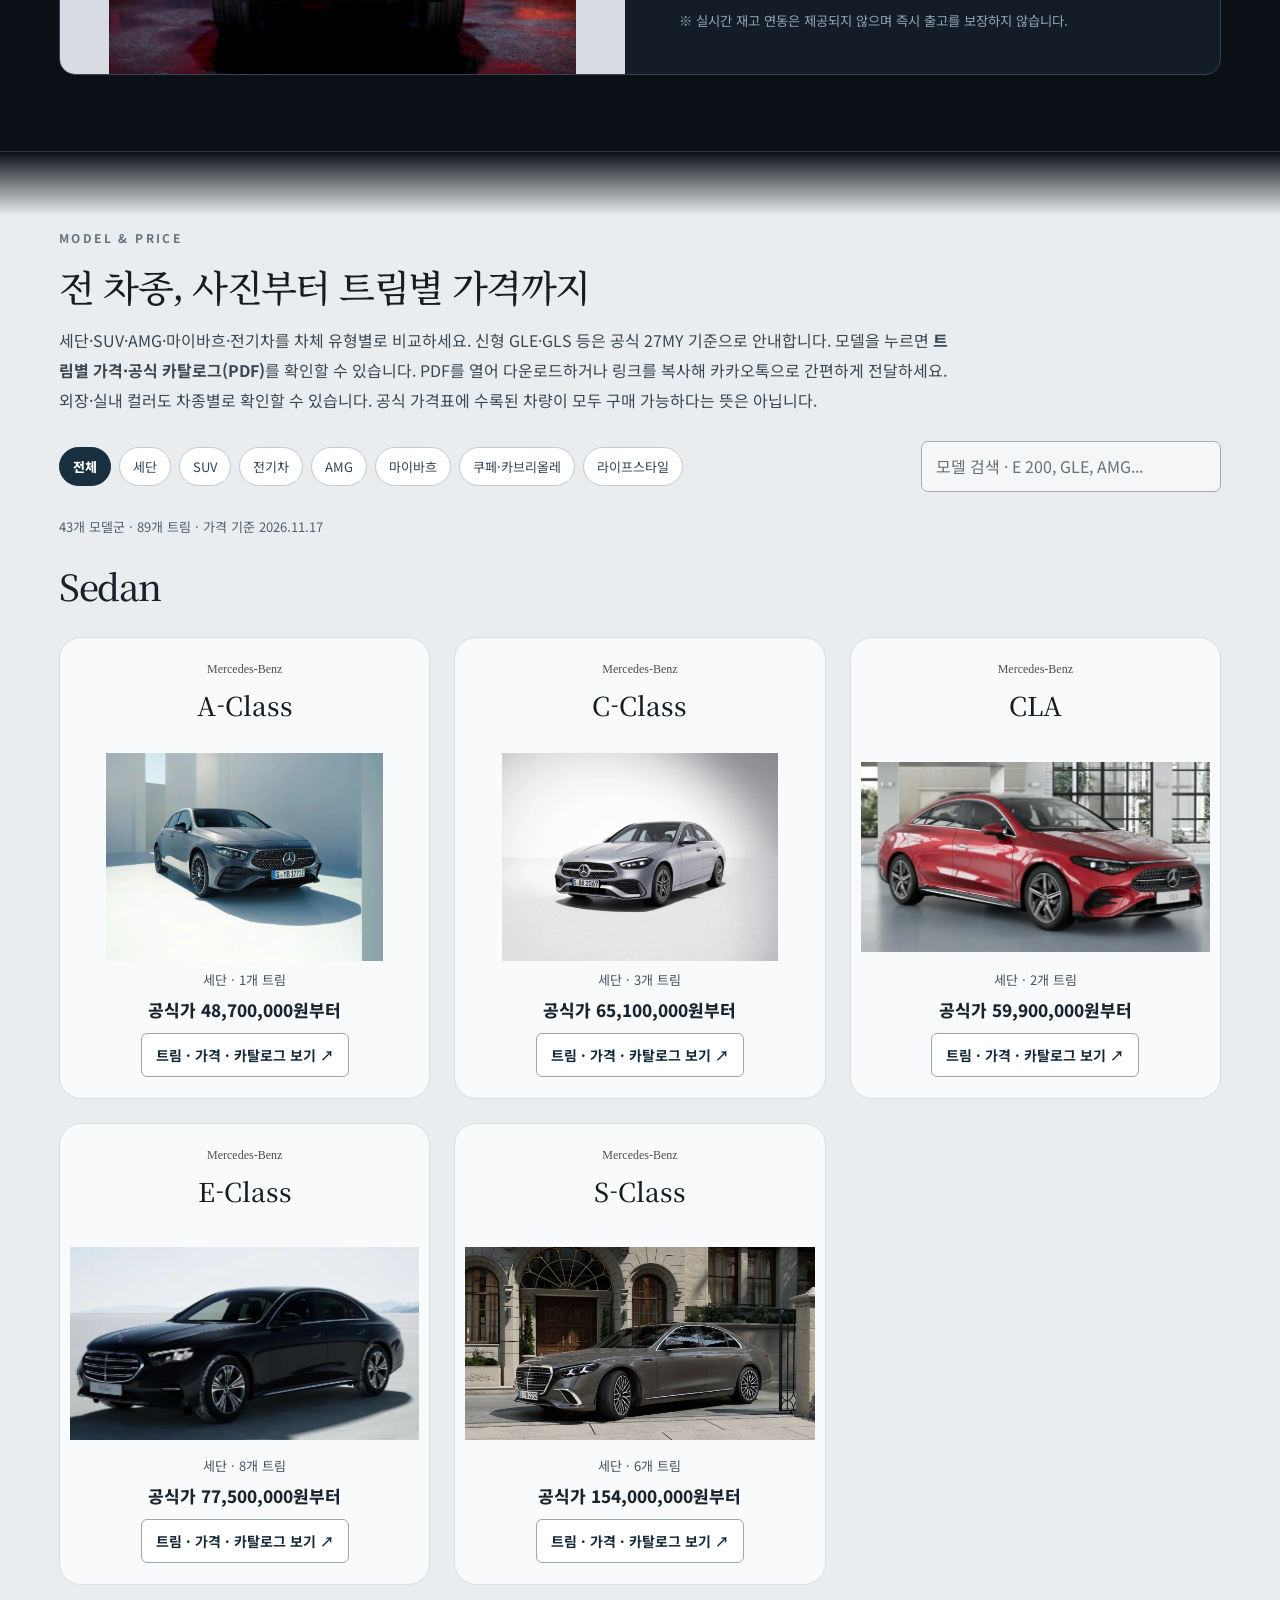
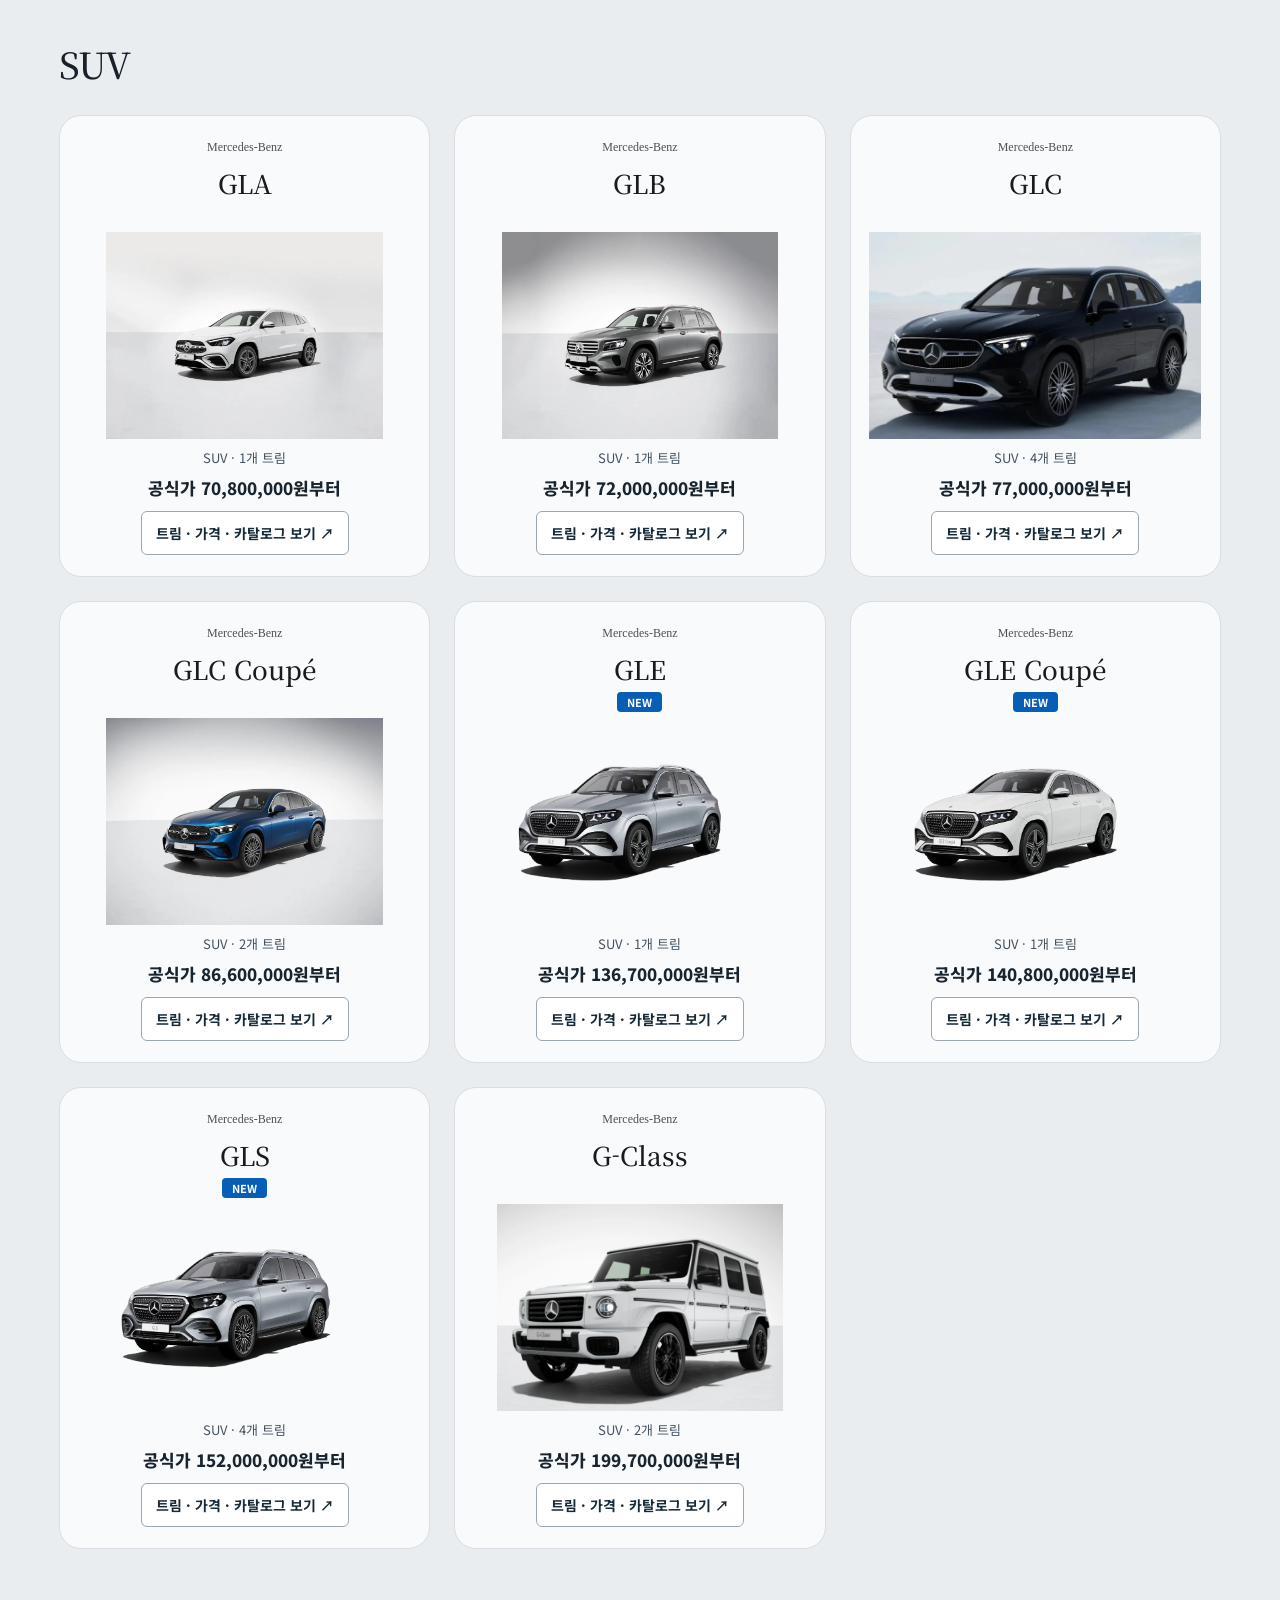
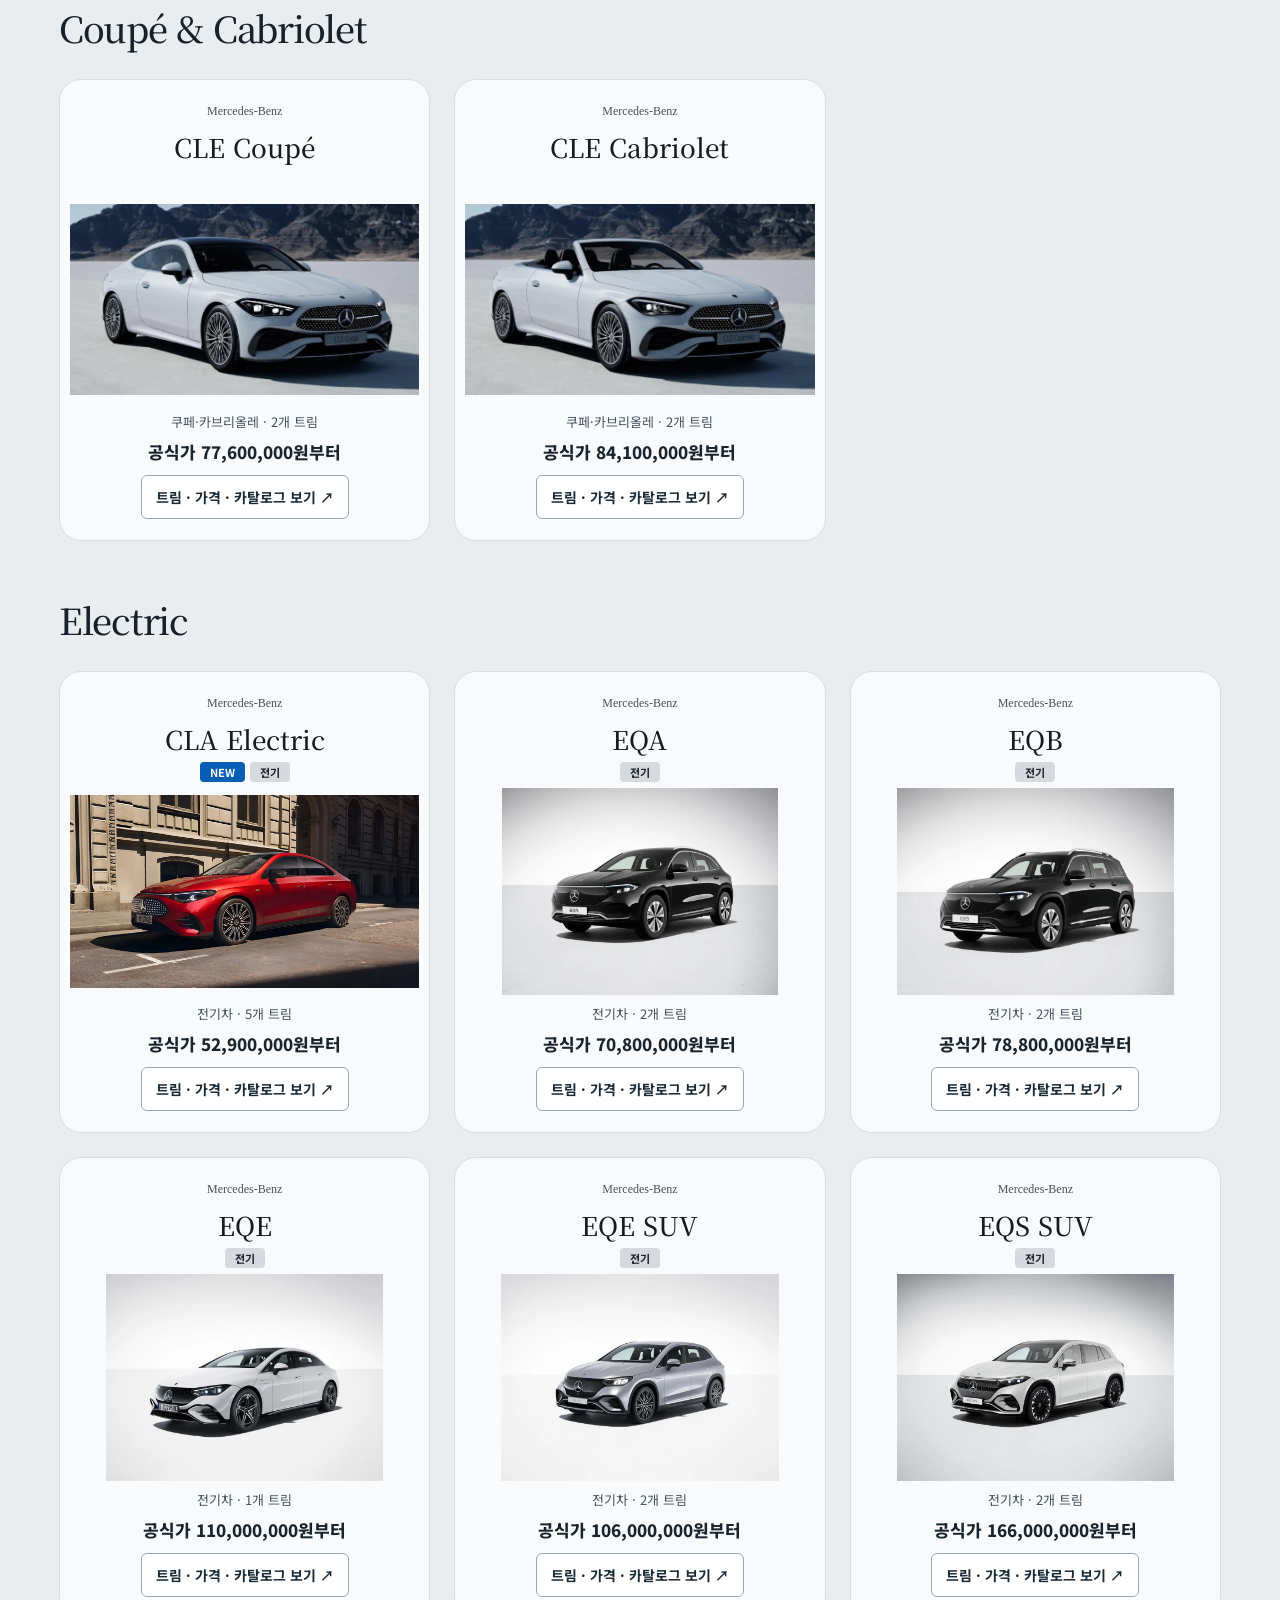
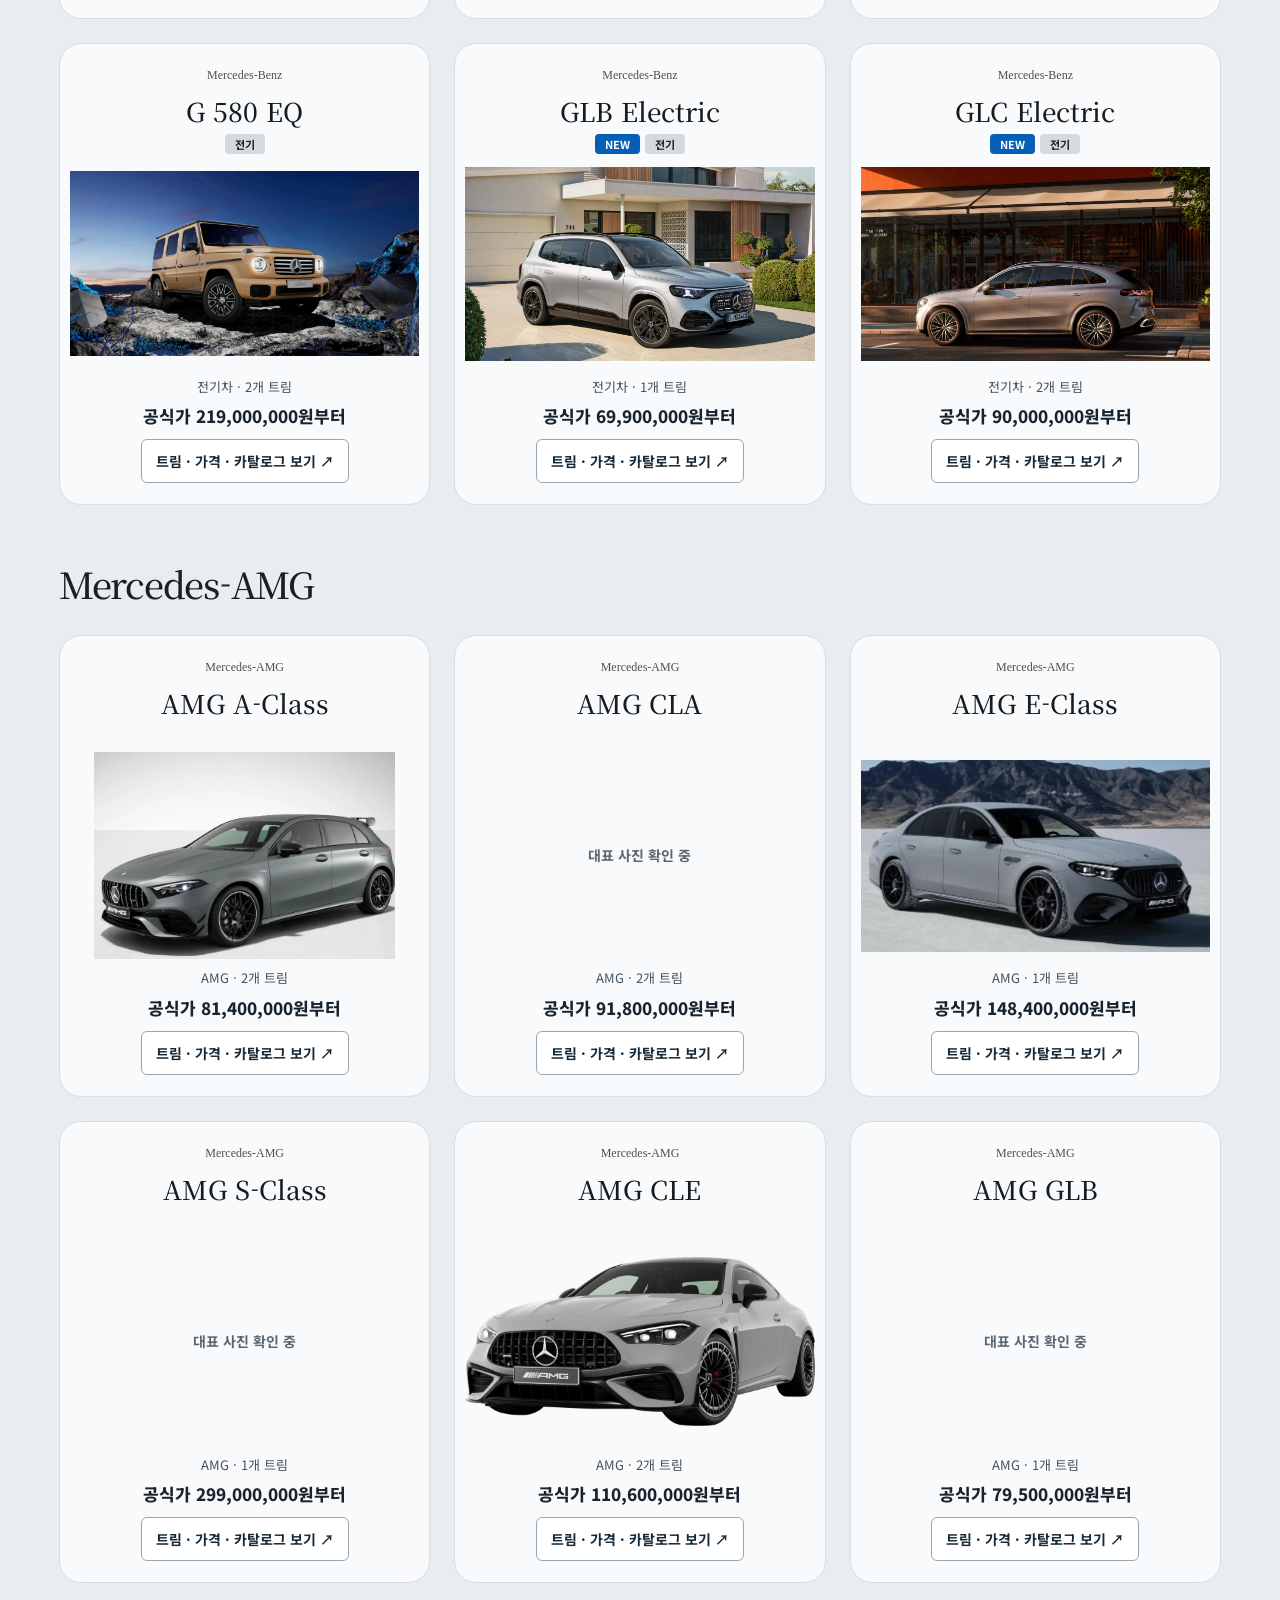
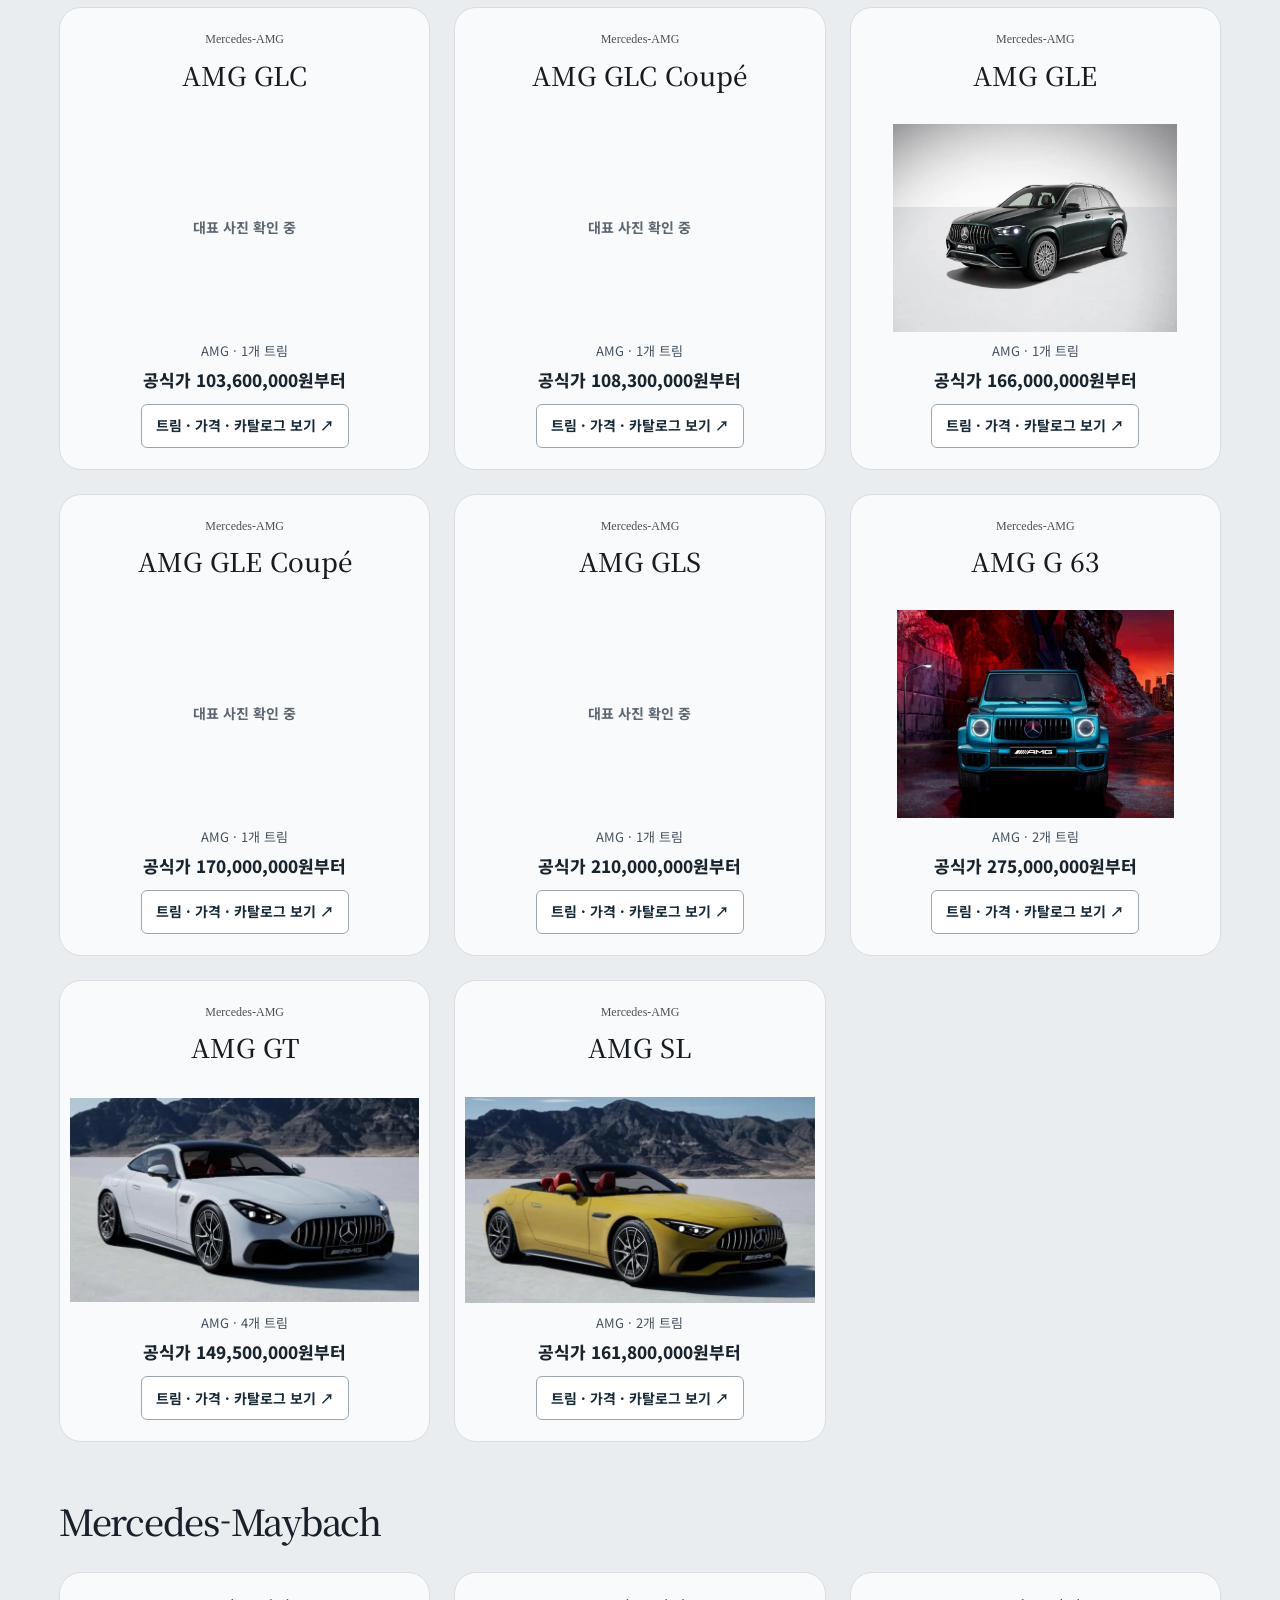
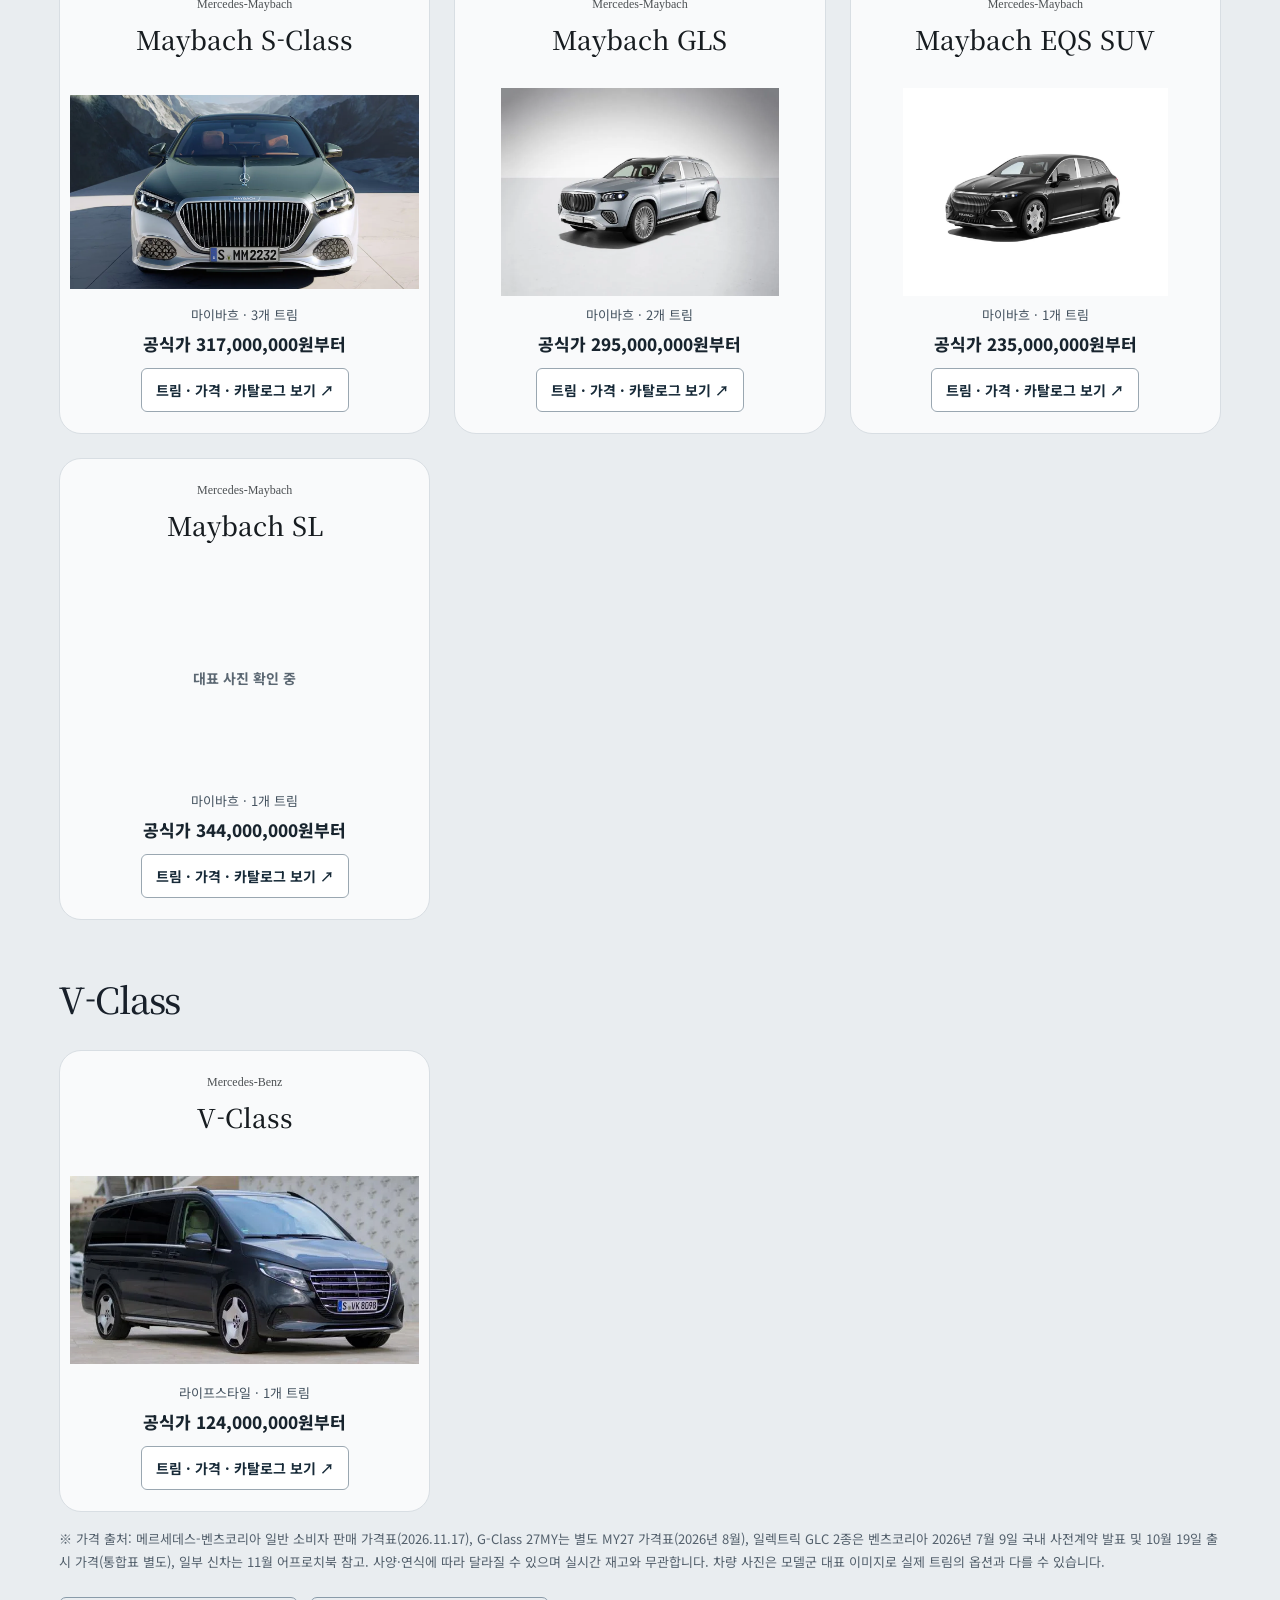
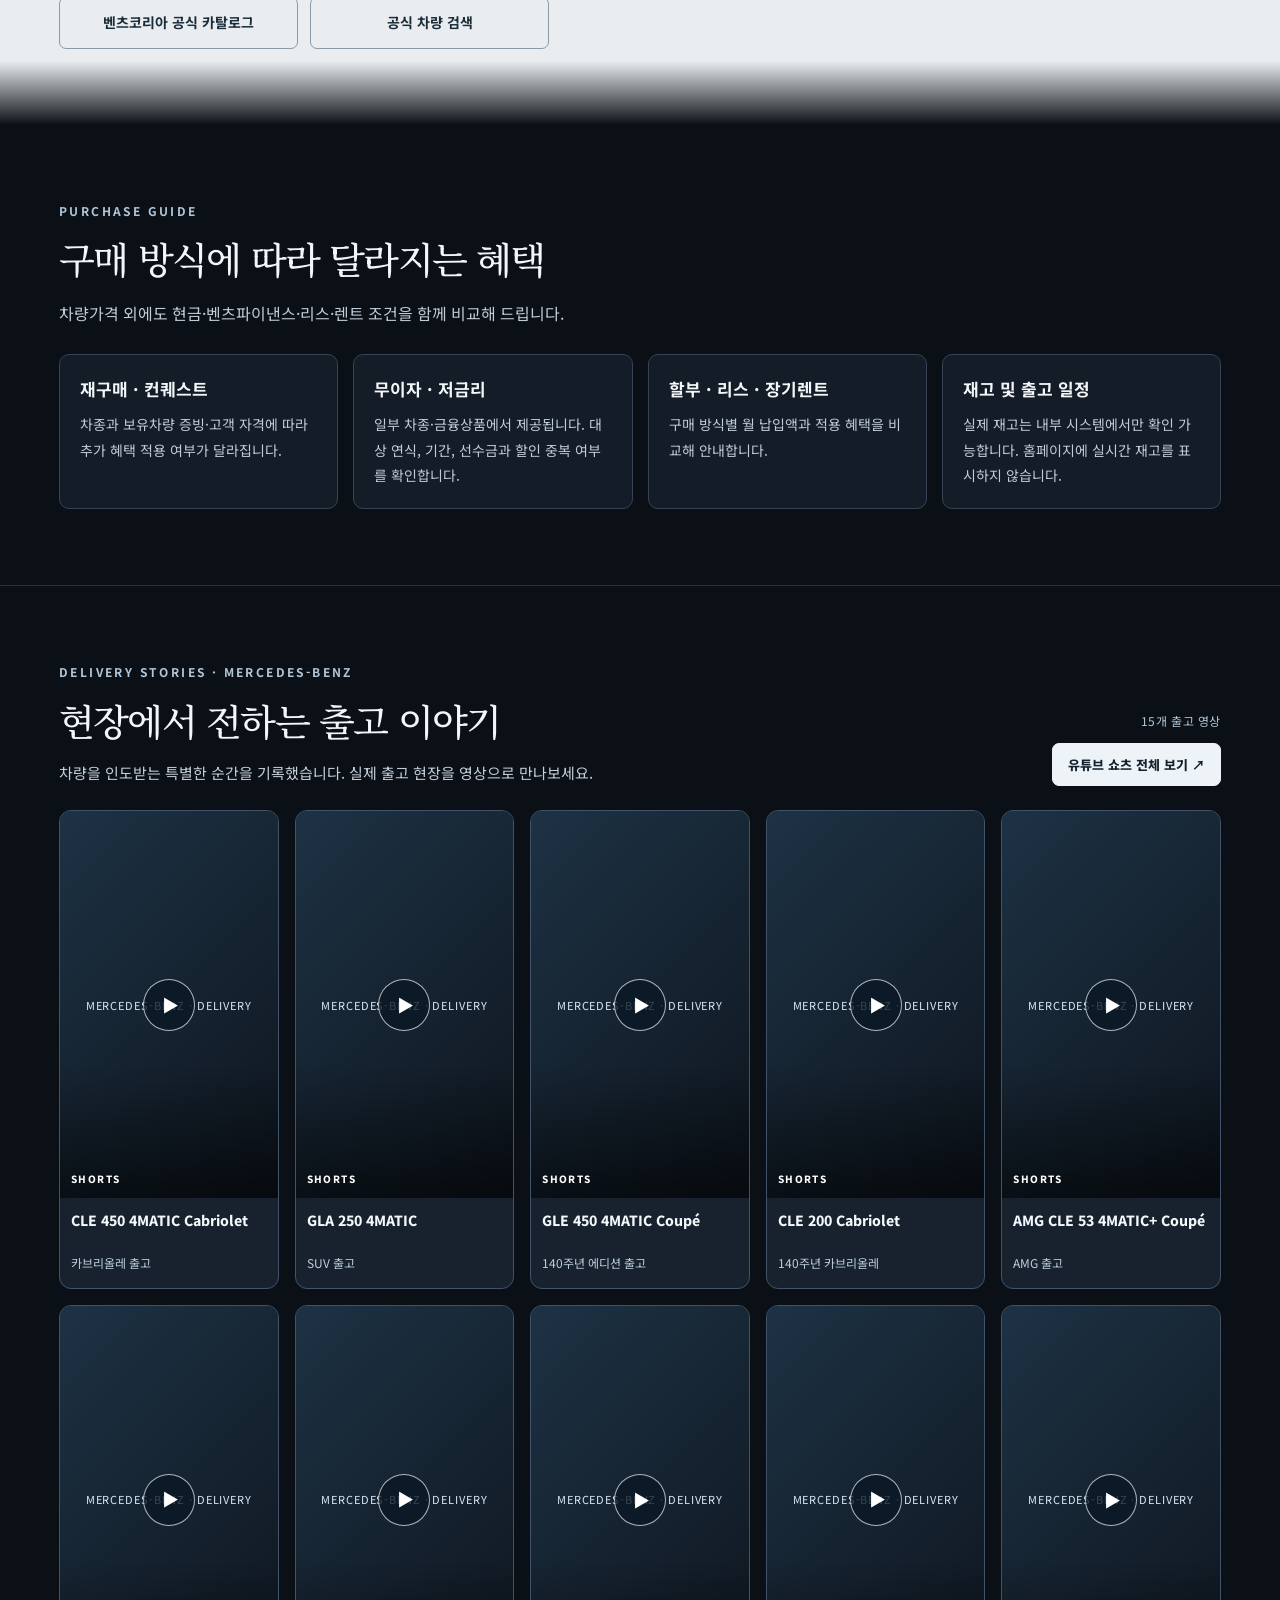
==== commit 3bfcfd22: "Prepare protected approach book cutover and remove public assets" ====
--- a/index.html
+++ b/index.html
@@ -81,7 +81,7 @@
 </script>
 </head><body>
 <header><div class="wrap head"><a class="logo" href="#top">Mercedes-Benz<small>의정부 전시장 · 김중모 차장 개인 안내 페이지</small></a><nav aria-label="주 메뉴"><a href="#offers"><span data-copy="offers_nav">구매 혜택</span></a><a href="#new">신차 소식</a><a href="#models">전 차종·가격</a><a href="colors.html">외장·실내 컬러</a><a href="#story">출고 영상</a><a href="#contact">상담</a></nav><div class="header-visit" id="visitor-counter" aria-label="오늘 방문자 수" title="오늘 방문자"><span class="header-visit-label">오늘 방문자</span><strong id="vc-today" aria-live="polite">–</strong><span class="header-visit-unit">명</span></div></div></header>
-<main><section class="hero" id="top"><div class="wrap hero-grid"><div><div class="eyebrow">MERCEDES-BENZ · UIJEONGBU</div><h1>차량 선택부터 출고까지,<br>김중모 차장이 함께합니다.</h1><p>메르세데스-벤츠 의정부 전시장<br><span data-copy="hero_intro">전 차종 가격과 구매 혜택을 확인하고 상담해 주세요.</span></p><div class="btns"><a class="btn primary" href="#offers"><span data-copy="offers_button">추천 혜택</span></a><a class="btn" href="#models">전 차종 가격 보기</a><a class="btn" href="colors.html">전 차종 컬러 가이드</a><a class="btn" href="approach/" aria-label="전 차종 어프로치북 열기">전 차종 어프로치북</a></div></div><figure class="hero-photo"><img src="images/kim-jungmo.jpg" alt="메르세데스-벤츠 의정부 전시장 김중모 차장과 S클래스 차량이 함께 나온 실제 사진" width="1274" height="806" fetchpriority="high"><figcaption class="consultant-card" aria-label="김중모 차장 디지털 명함">
+<main><section class="hero" id="top"><div class="wrap hero-grid"><div><div class="eyebrow">MERCEDES-BENZ · UIJEONGBU</div><h1>차량 선택부터 출고까지,<br>김중모 차장이 함께합니다.</h1><p>메르세데스-벤츠 의정부 전시장<br><span data-copy="hero_intro">전 차종 가격과 구매 혜택을 확인하고 상담해 주세요.</span></p><div class="btns"><a class="btn primary" href="#offers"><span data-copy="offers_button">추천 혜택</span></a><a class="btn" href="#models">전 차종 가격 보기</a><a class="btn" href="colors.html">전 차종 컬러 가이드</a><a class="btn" href="https://kjm-approach-auth.kjm032900.workers.dev/" aria-label="관리자 모드 및 어프로치북 접근 인증">관리자 모드 🔒</a></div></div><figure class="hero-photo"><img src="images/kim-jungmo.jpg" alt="메르세데스-벤츠 의정부 전시장 김중모 차장과 S클래스 차량이 함께 나온 실제 사진" width="1274" height="806" fetchpriority="high"><figcaption class="consultant-card" aria-label="김중모 차장 디지털 명함">
   <span class="consultant-card-kicker">MERCEDES-BENZ · UIJEONGBU SHOWROOM</span>
   <span class="consultant-card-name">김중모 <small>차장</small></span>
   <span class="consultant-card-en">Joong-Mo Kim <span aria-hidden="true">|</span> Sales Consultant</span>
